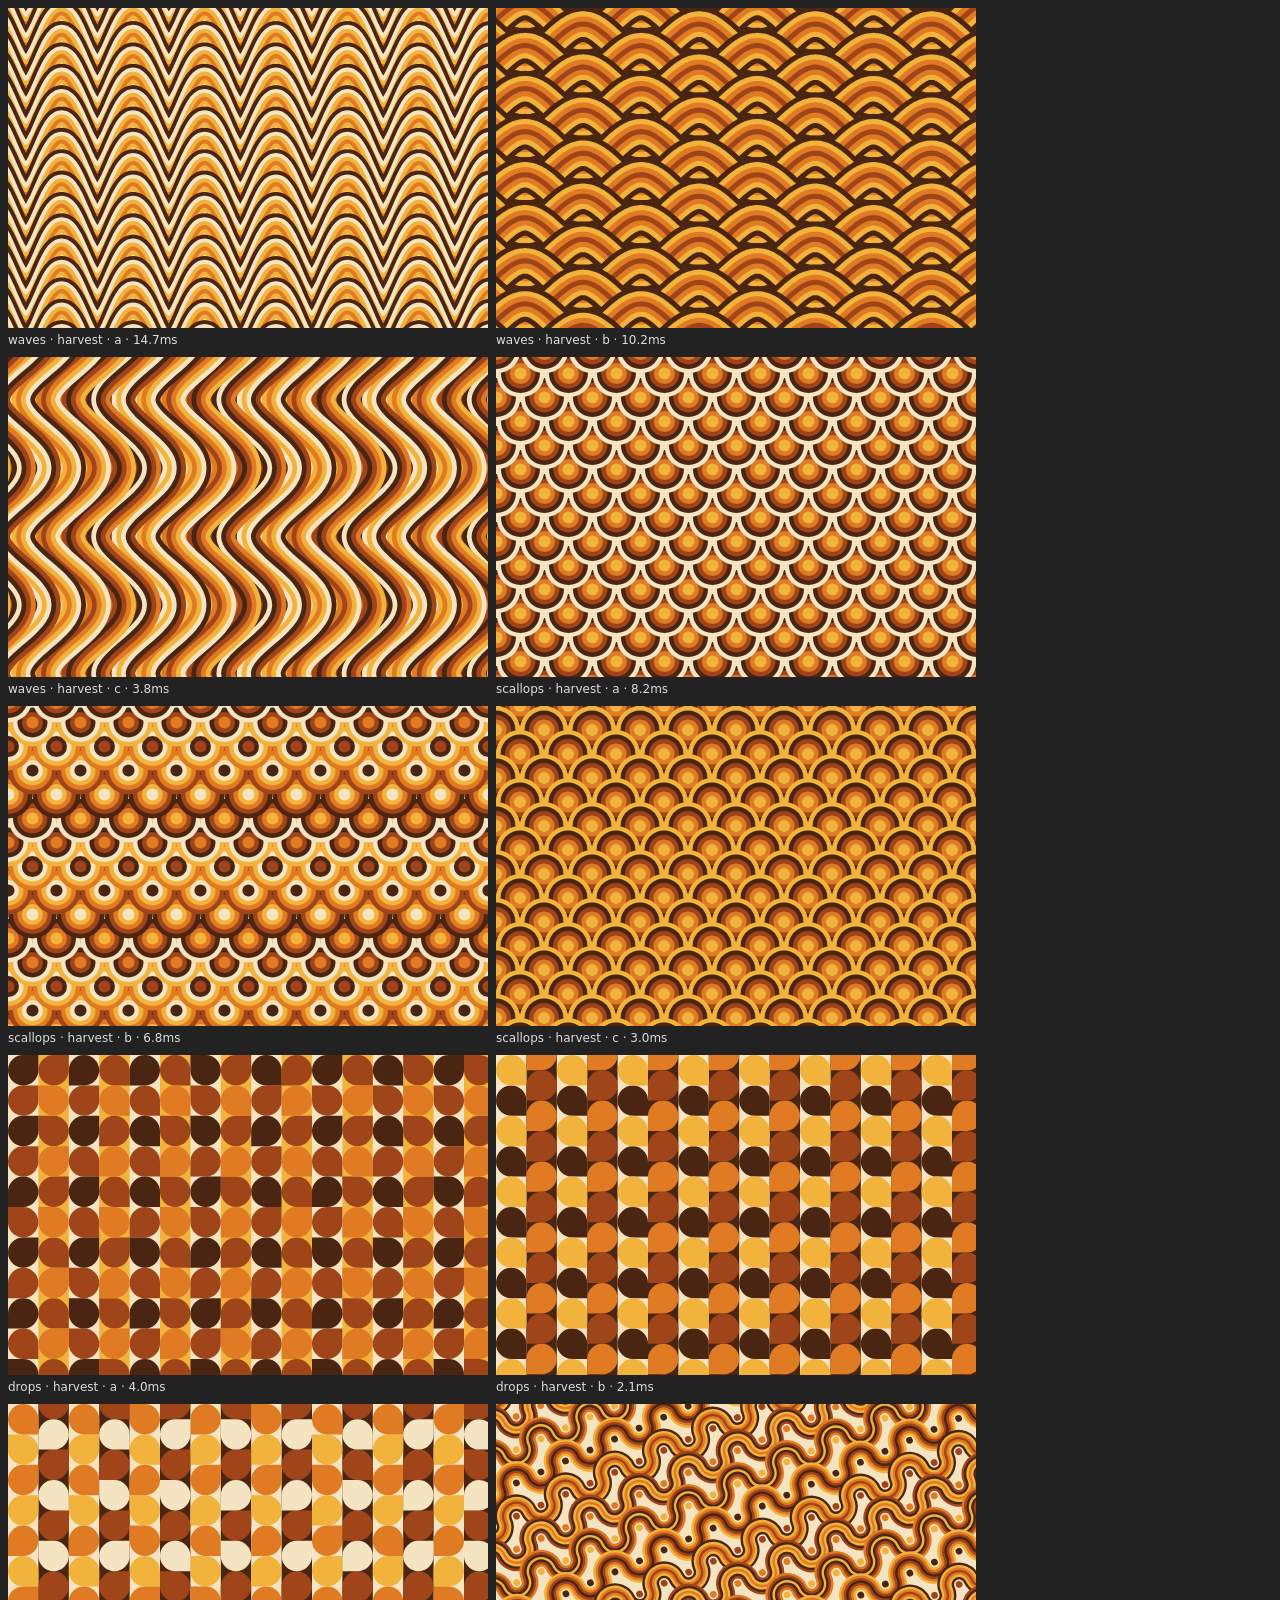
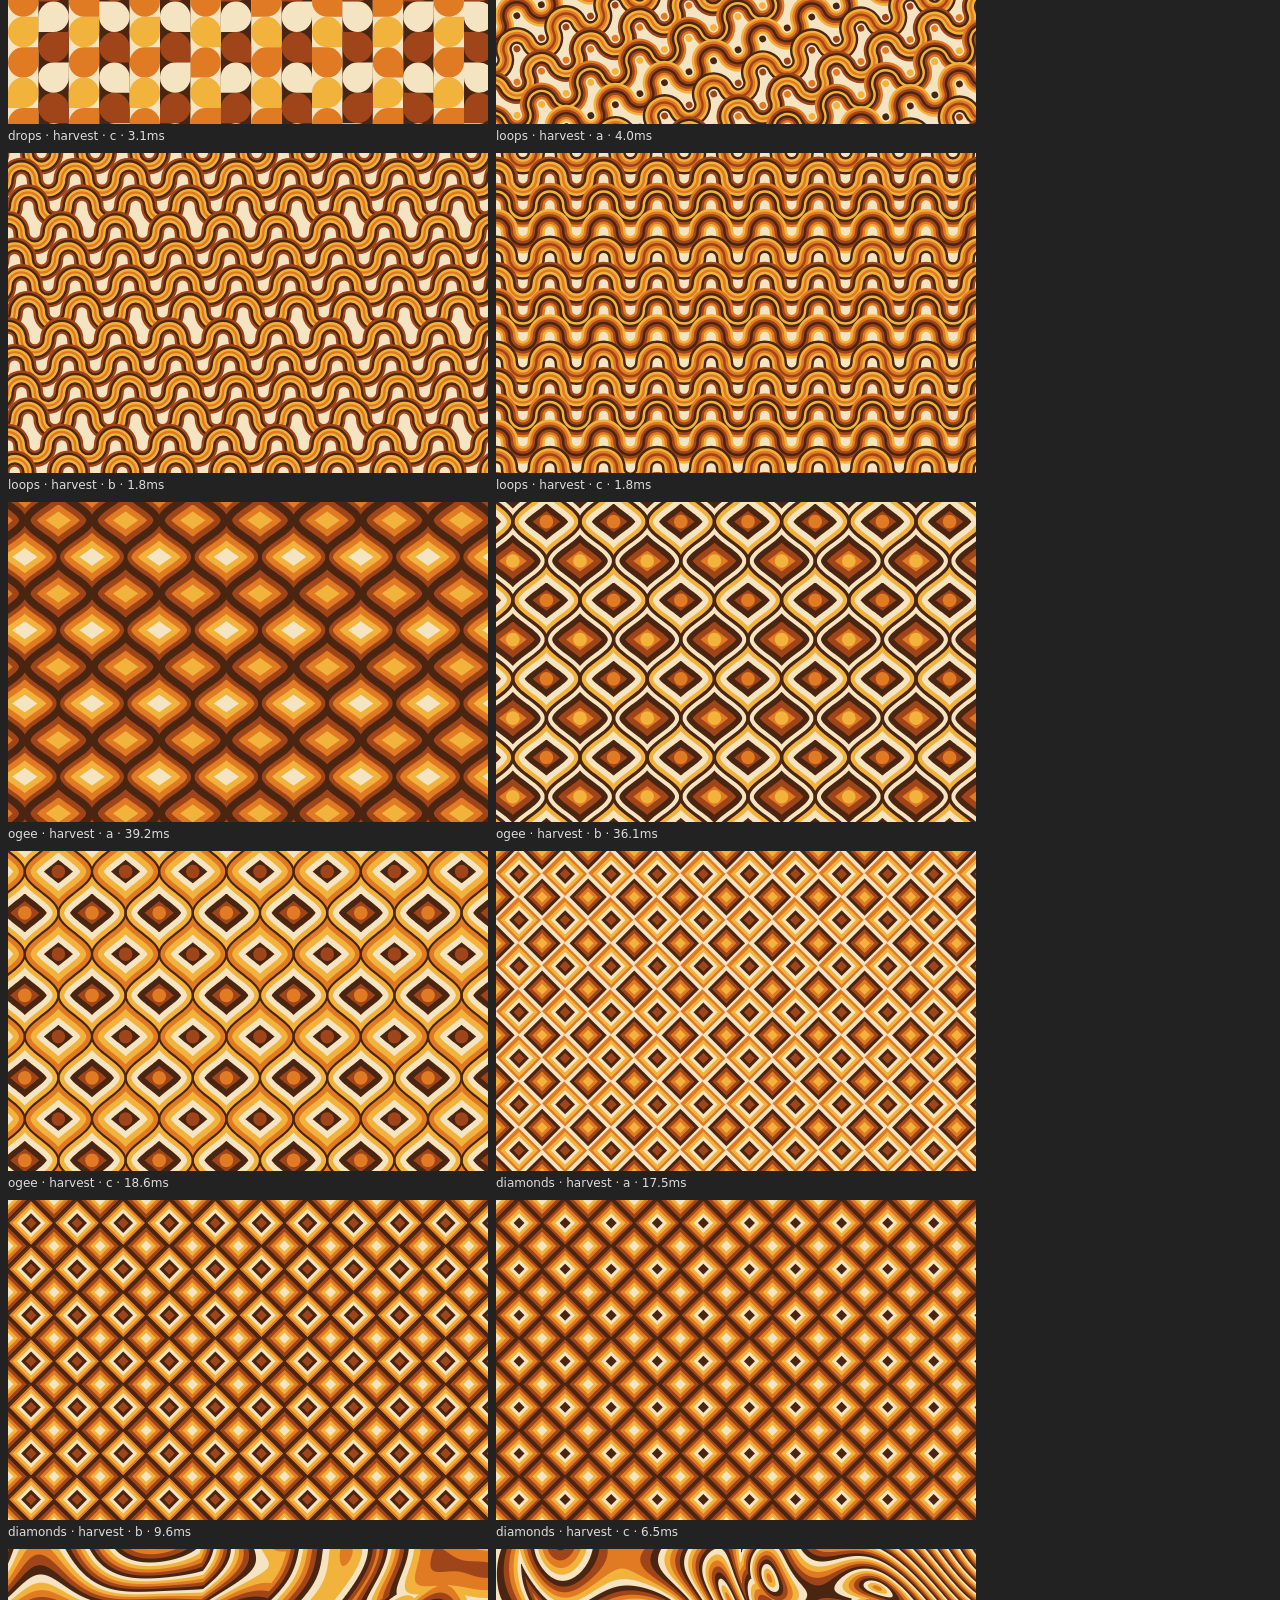
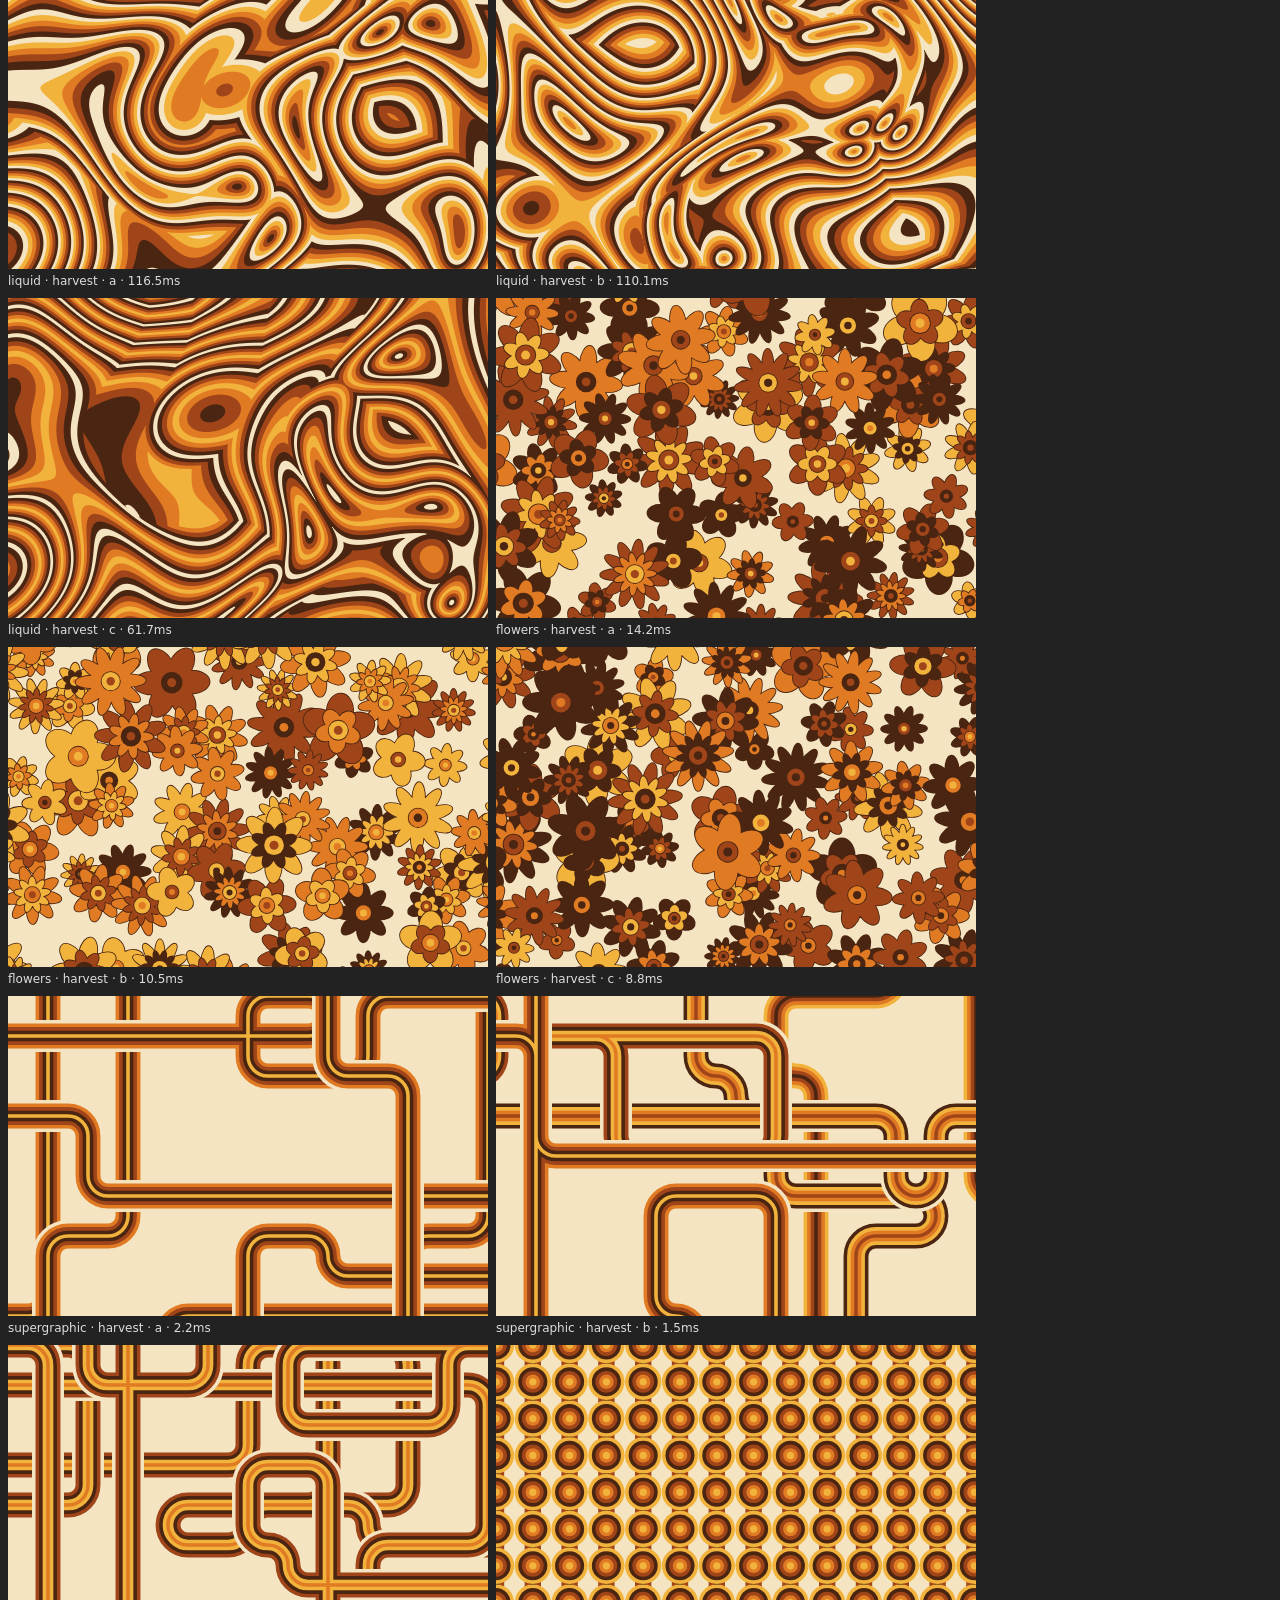
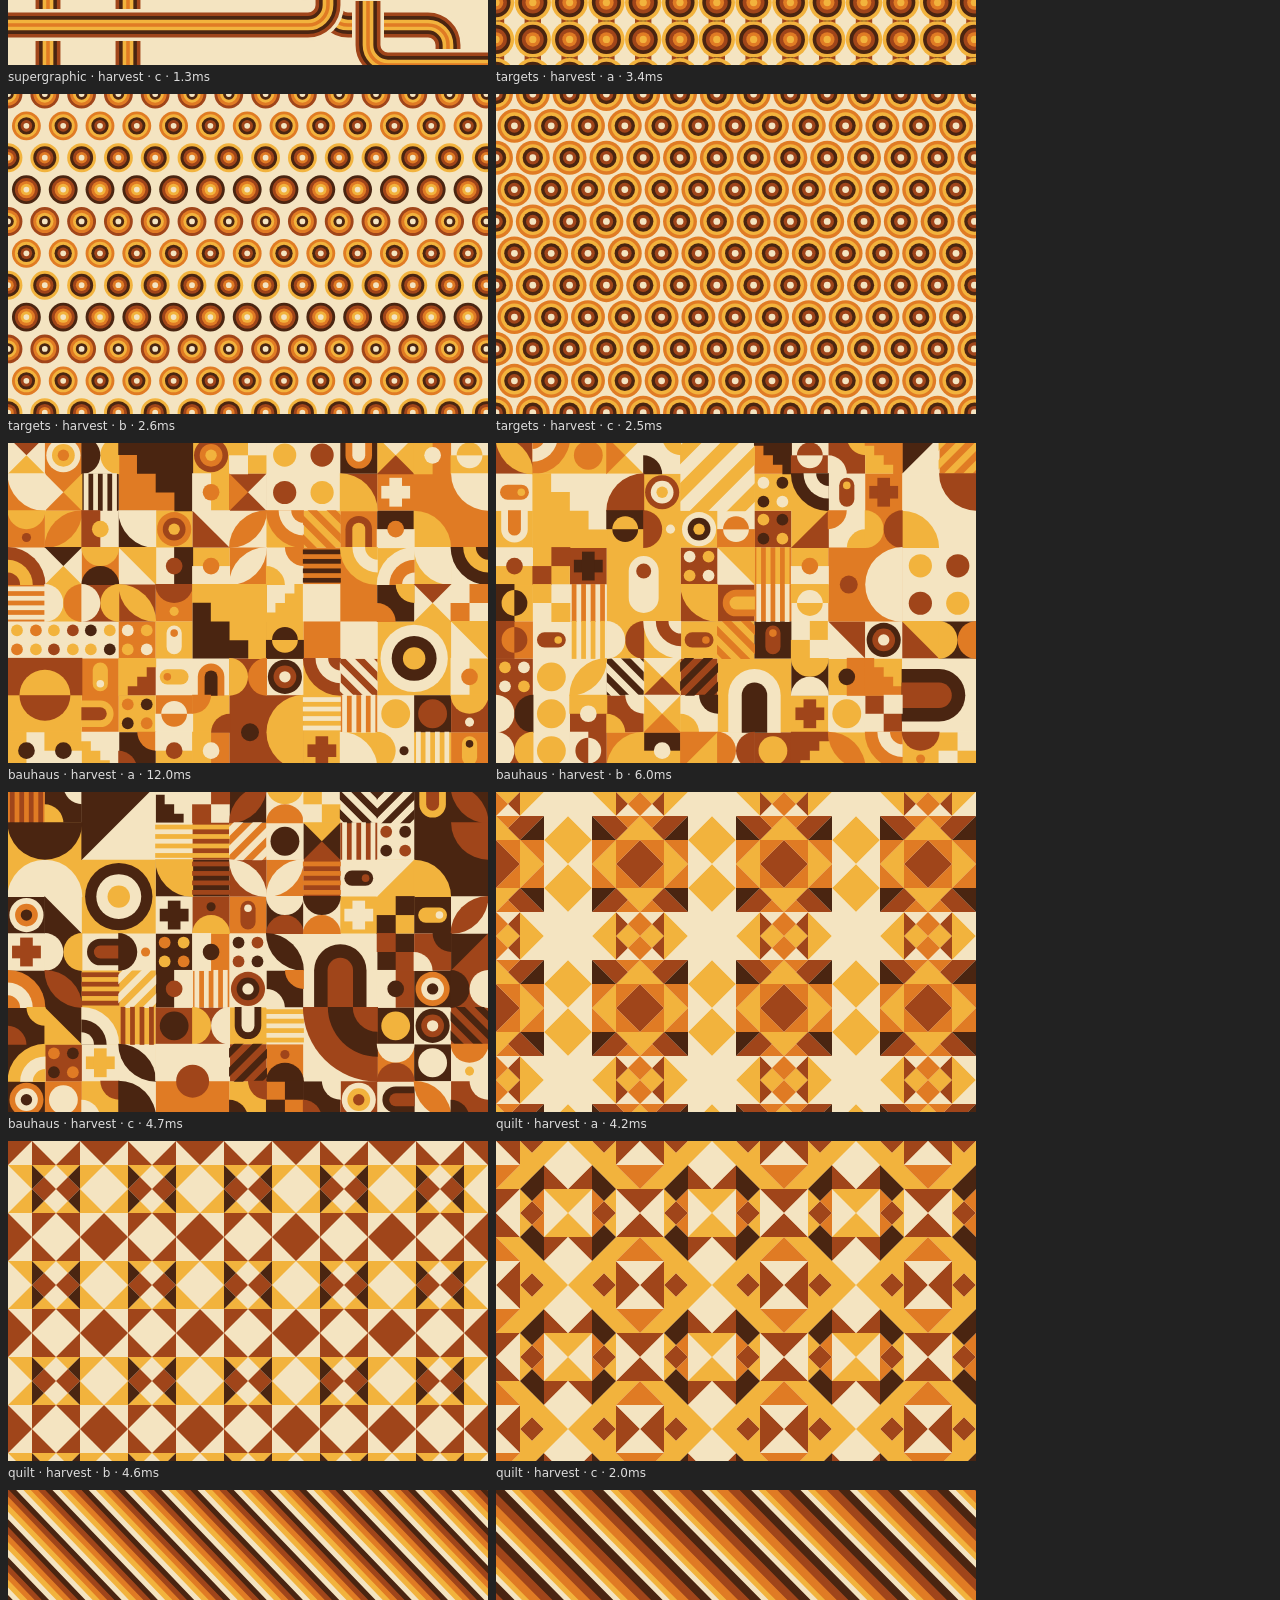
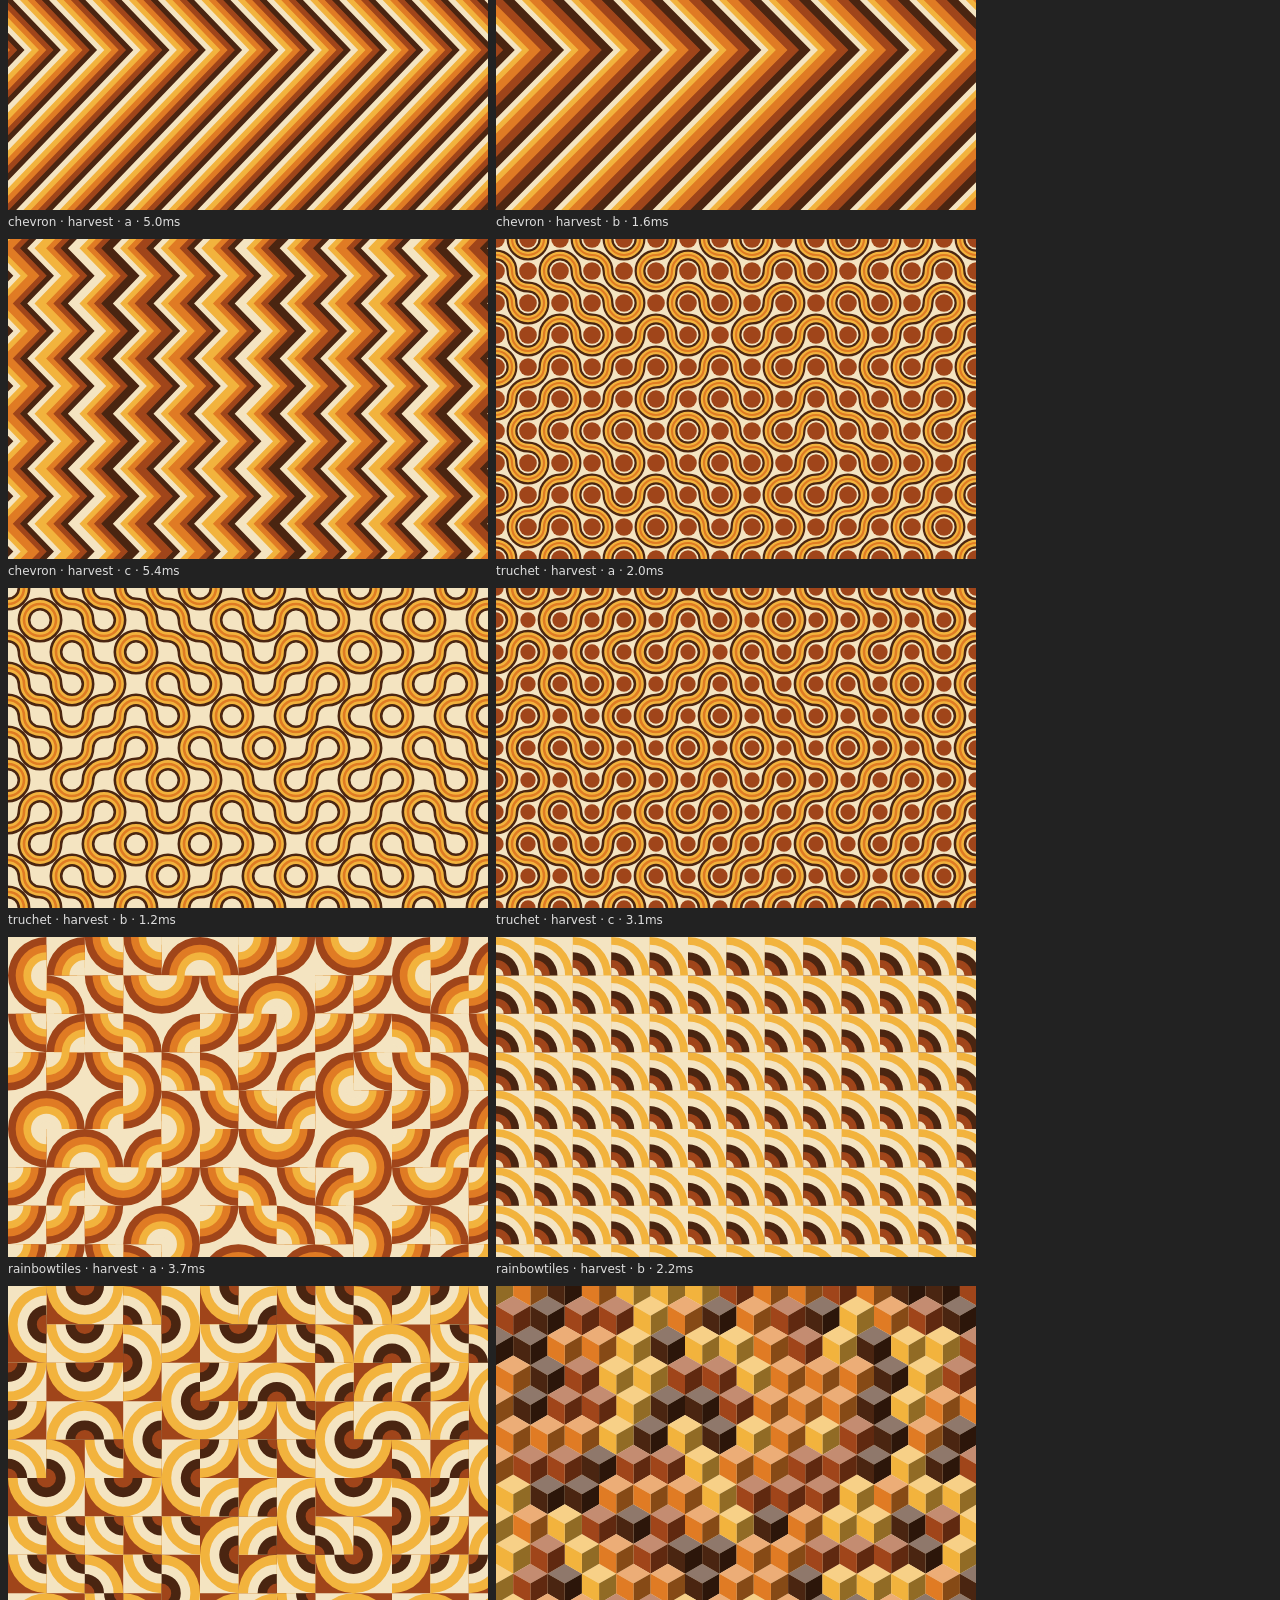
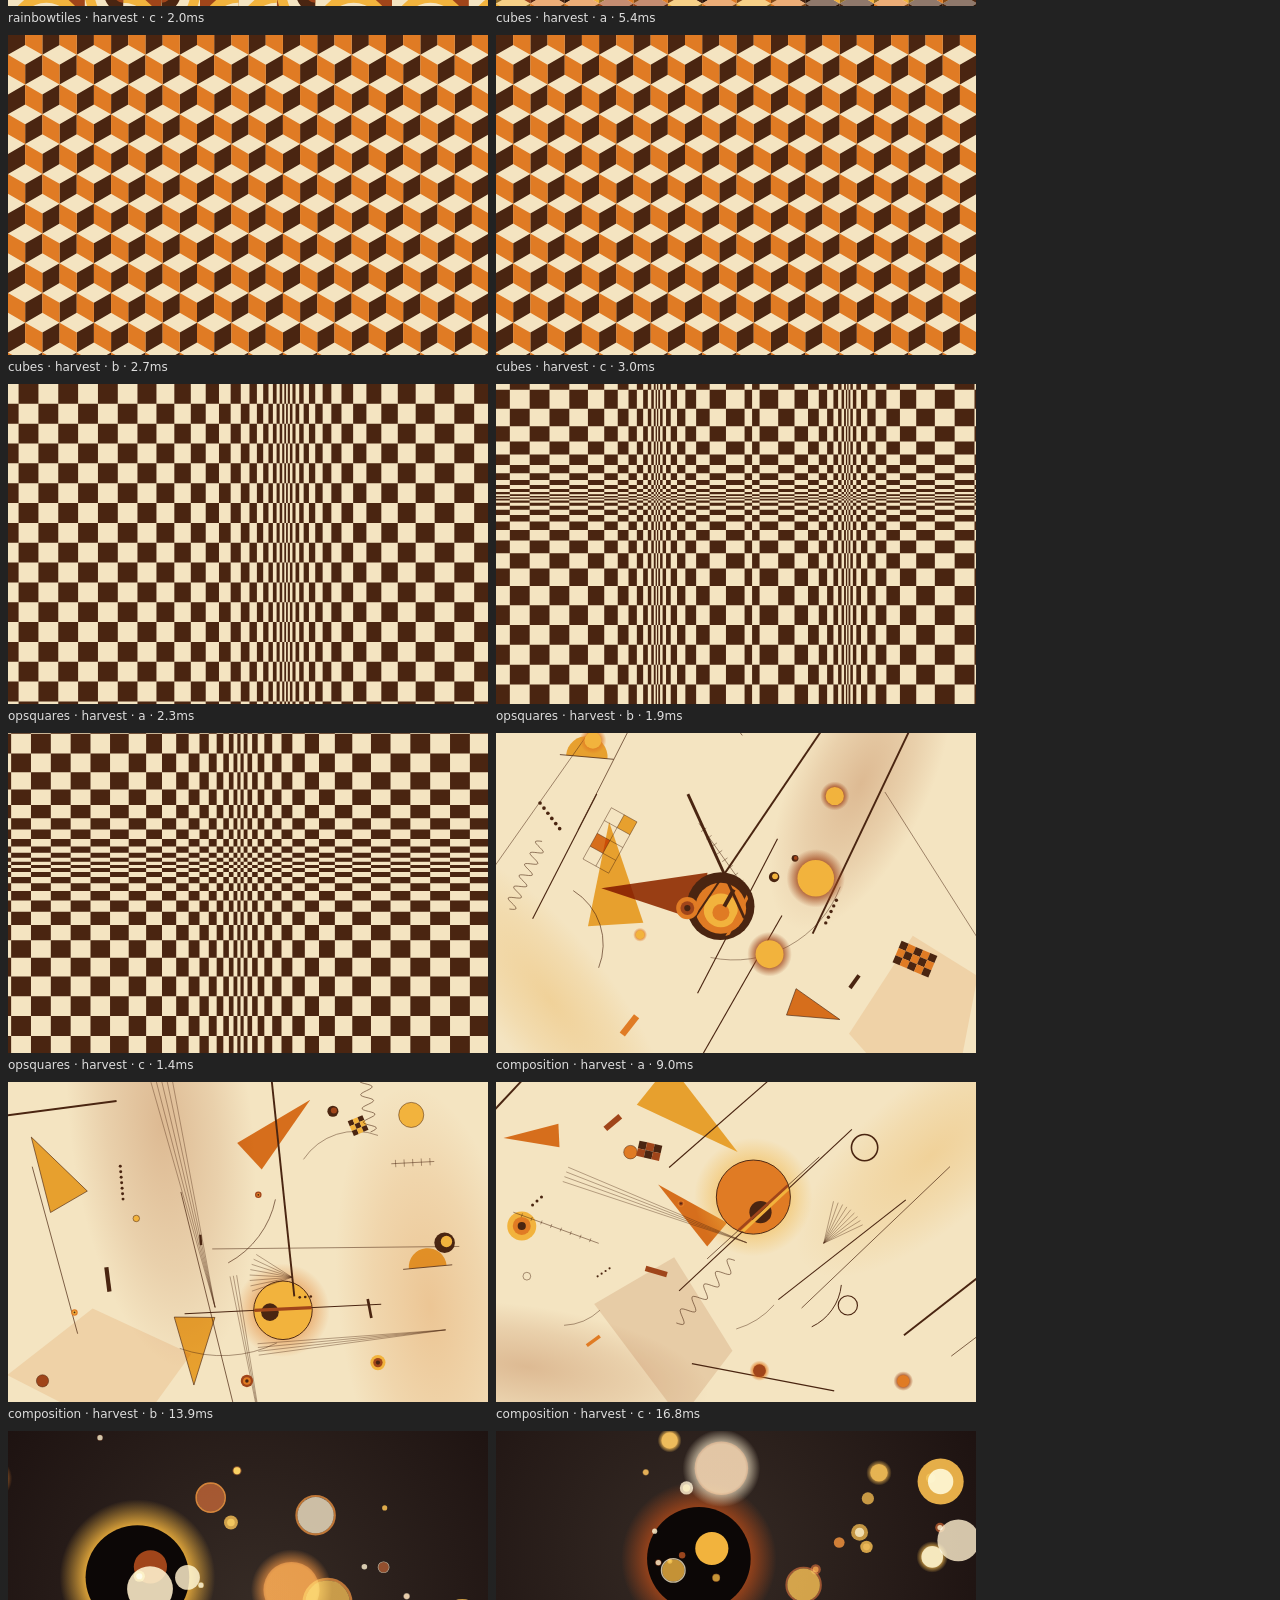
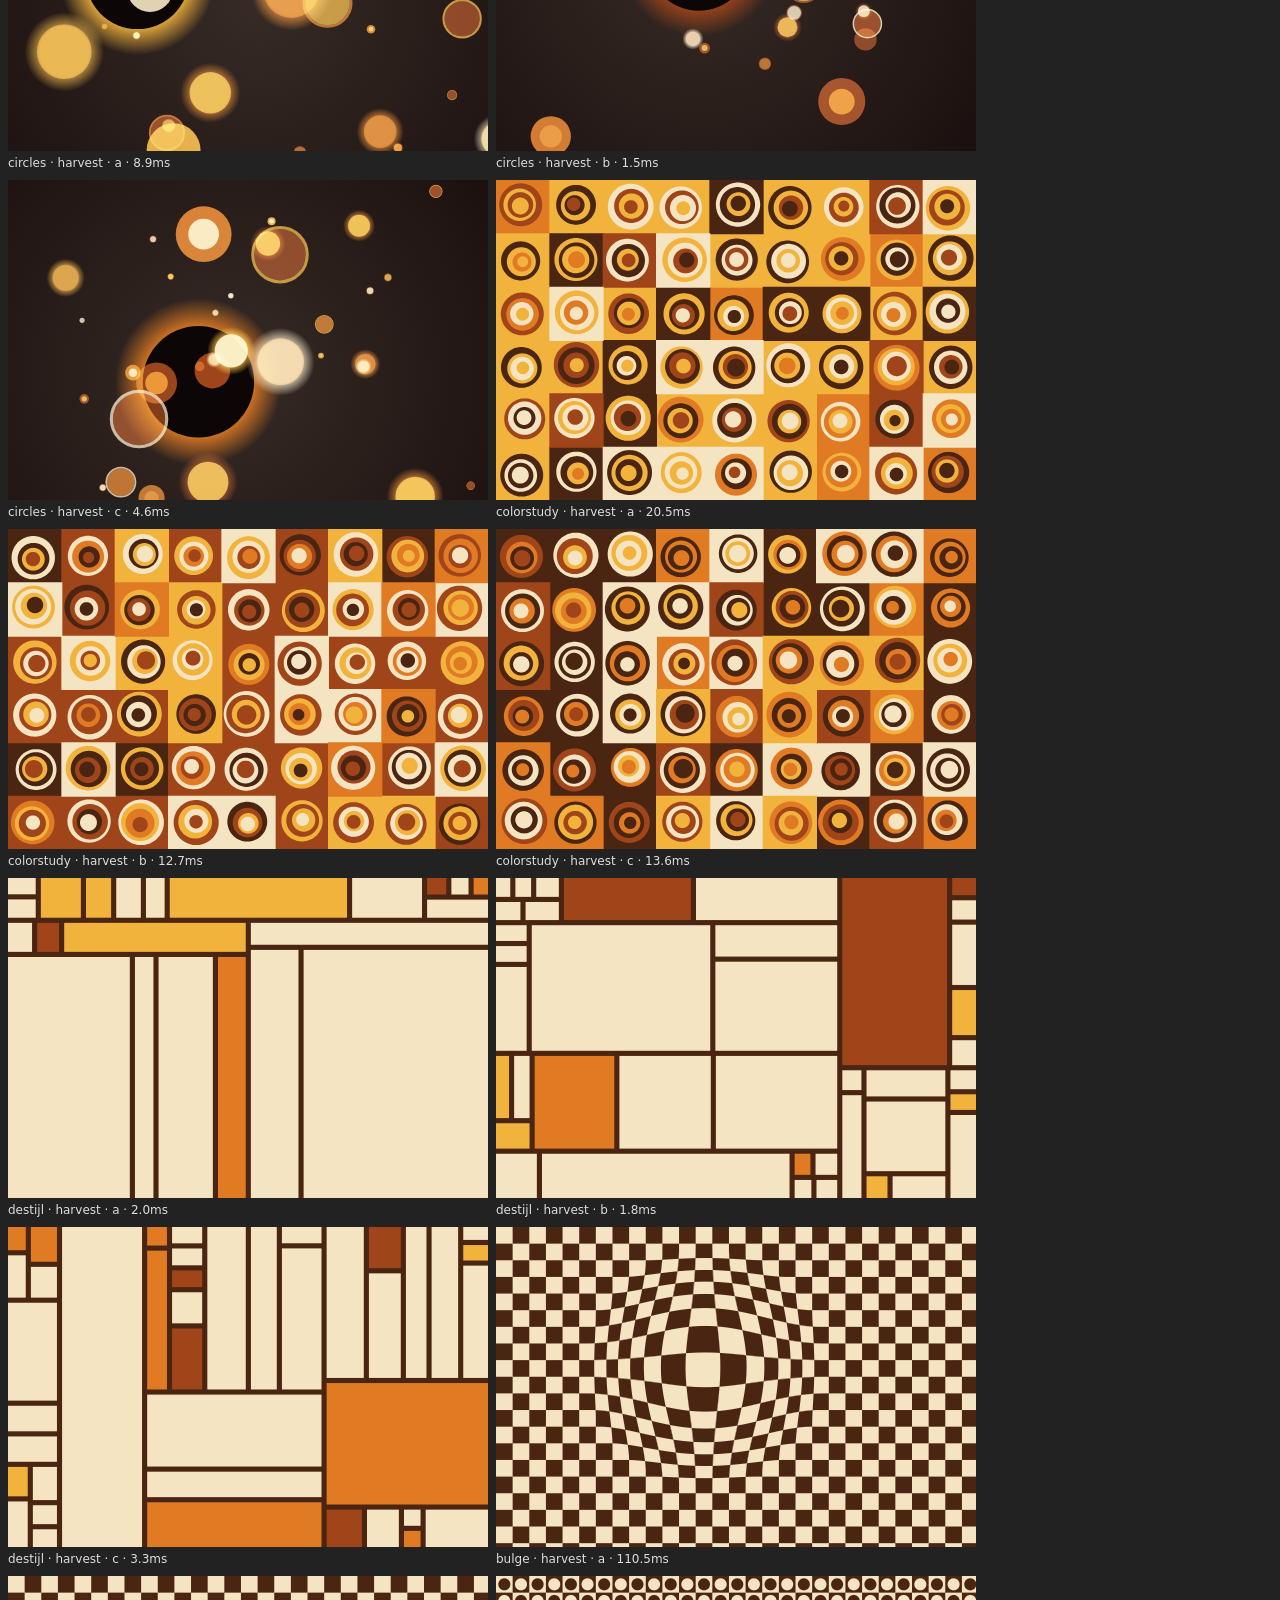
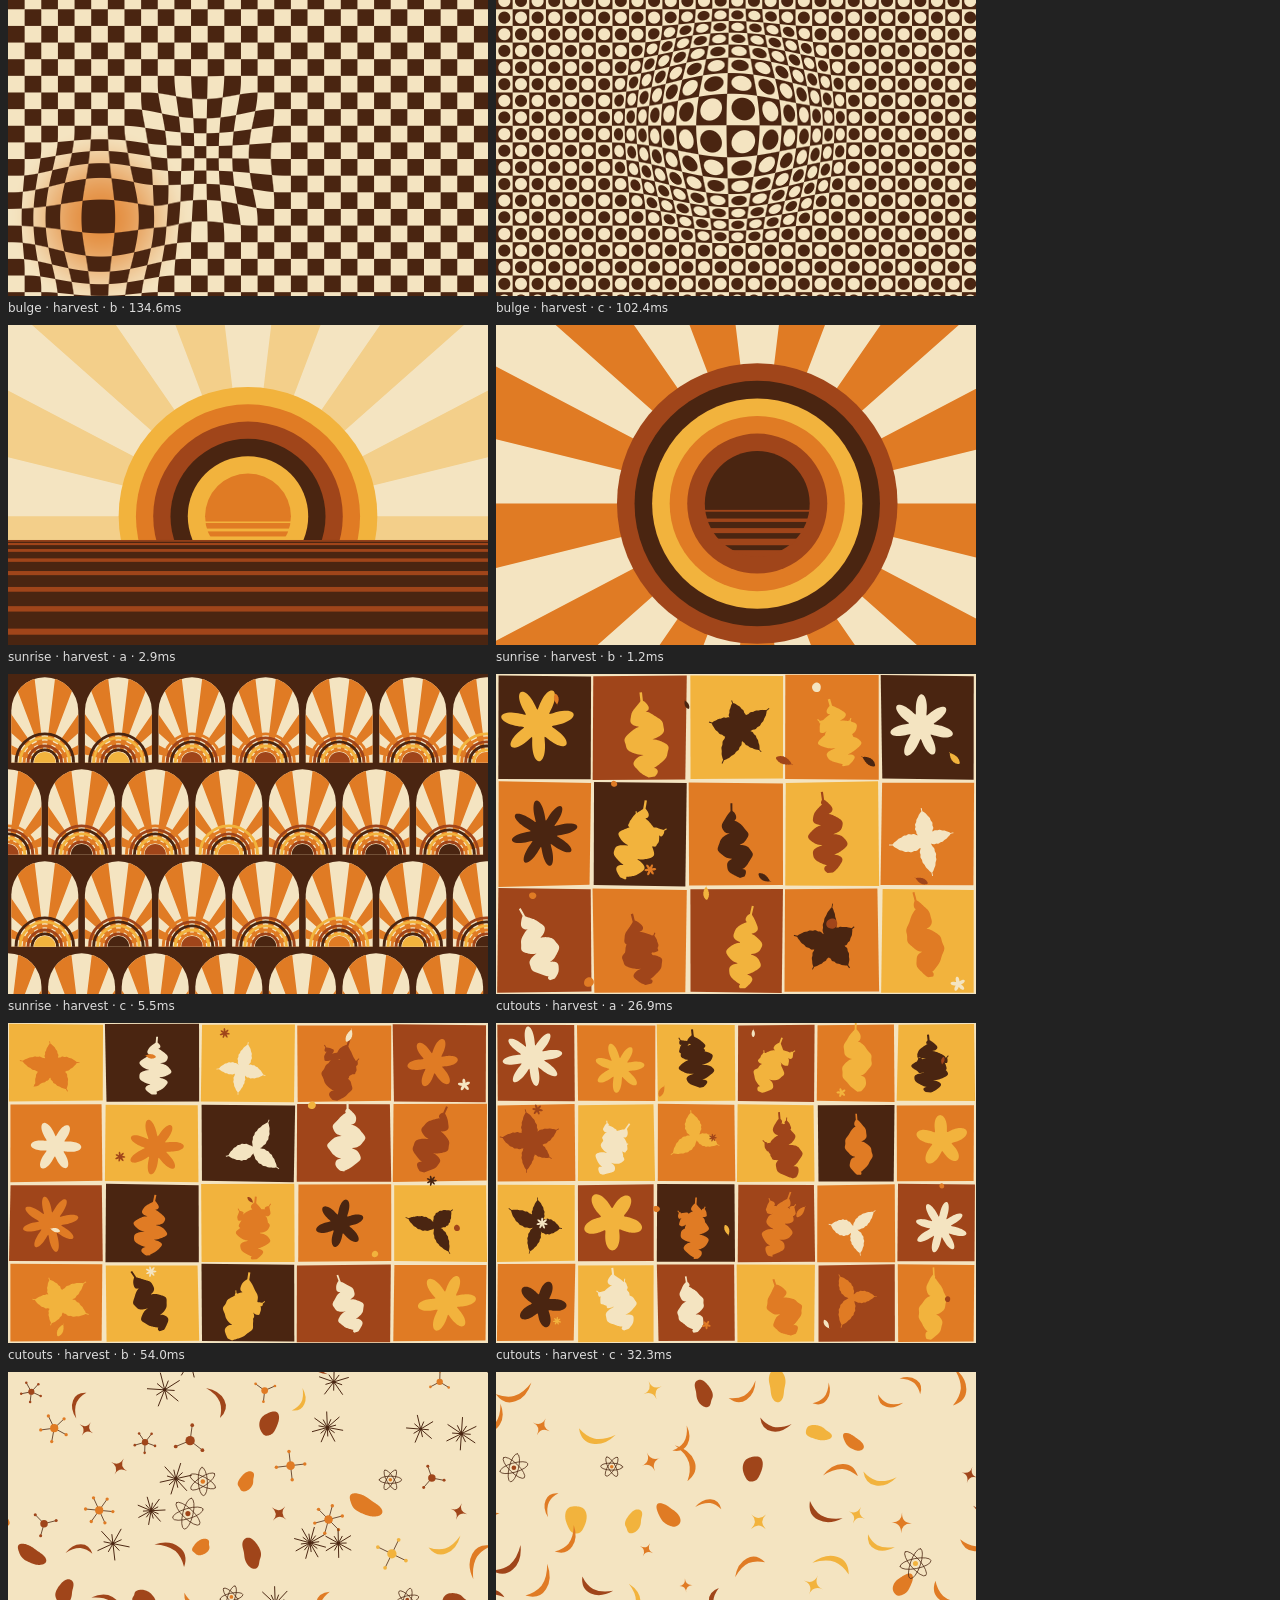
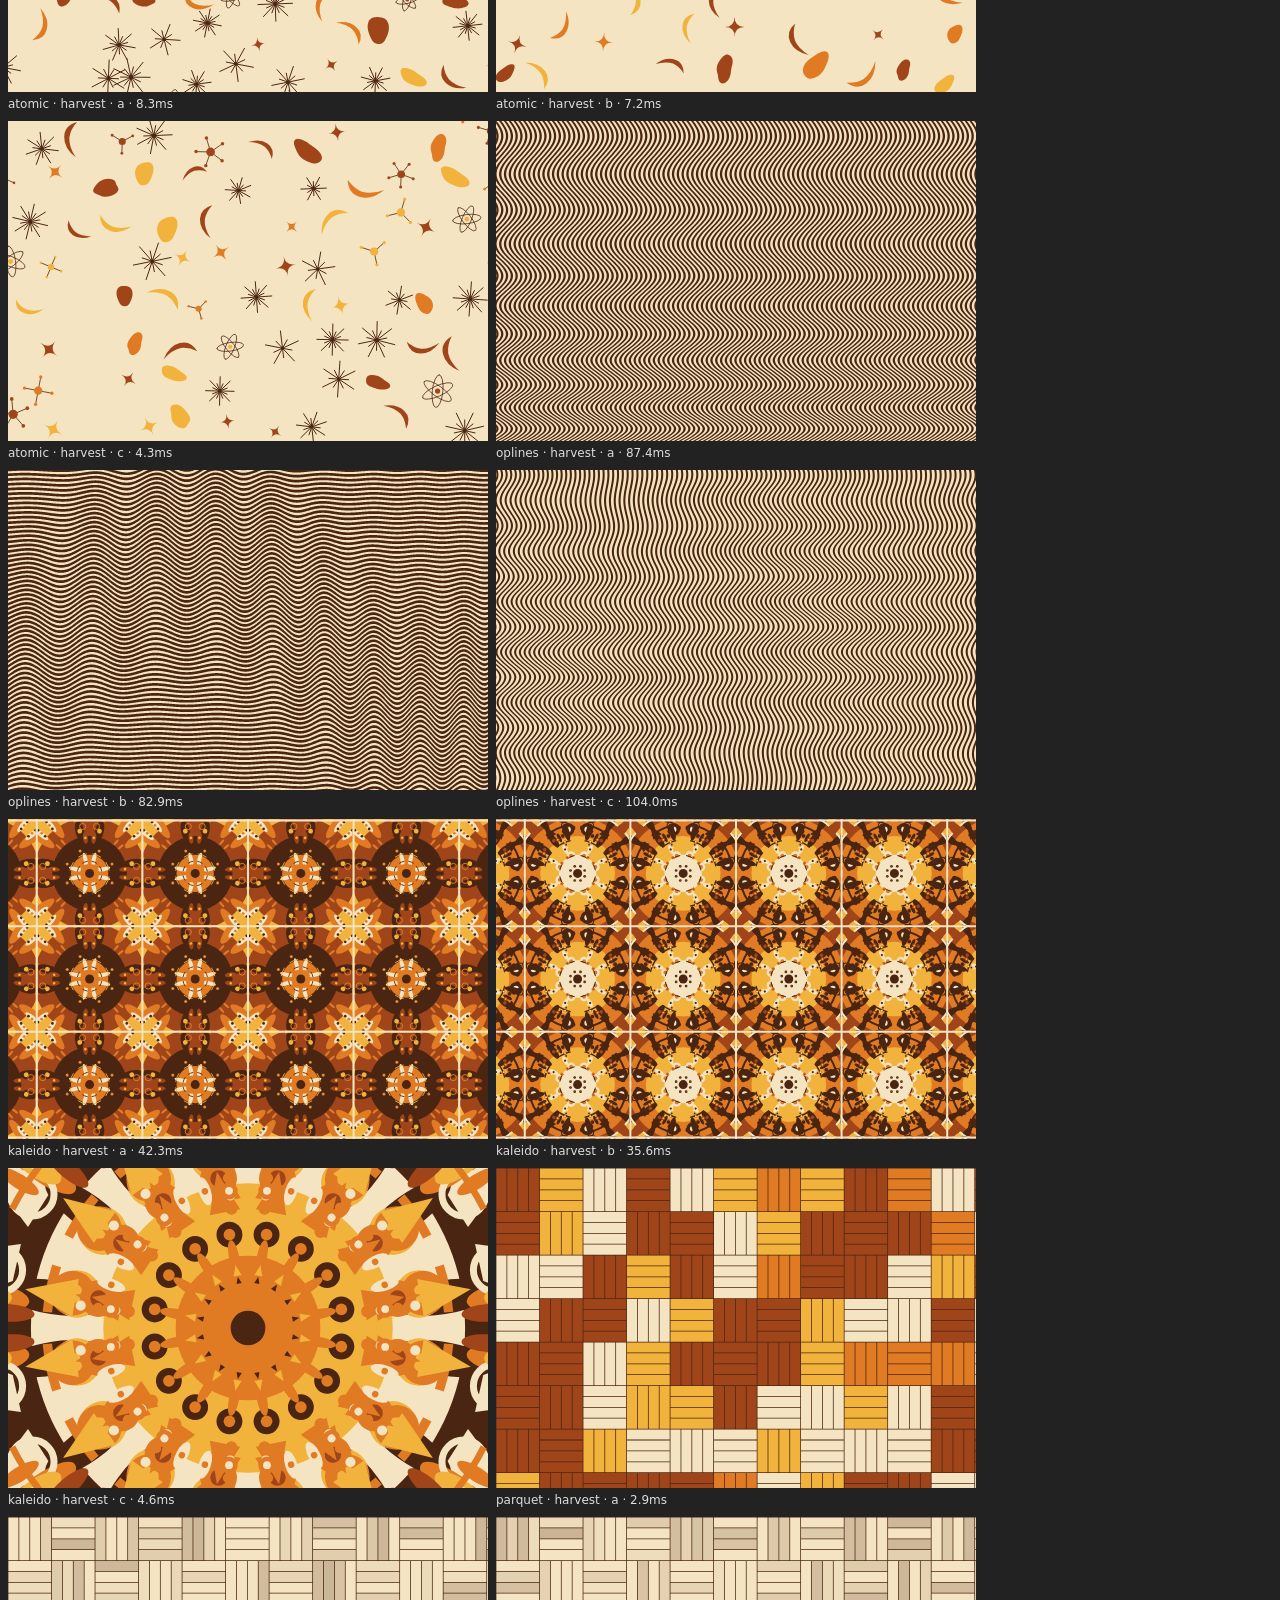
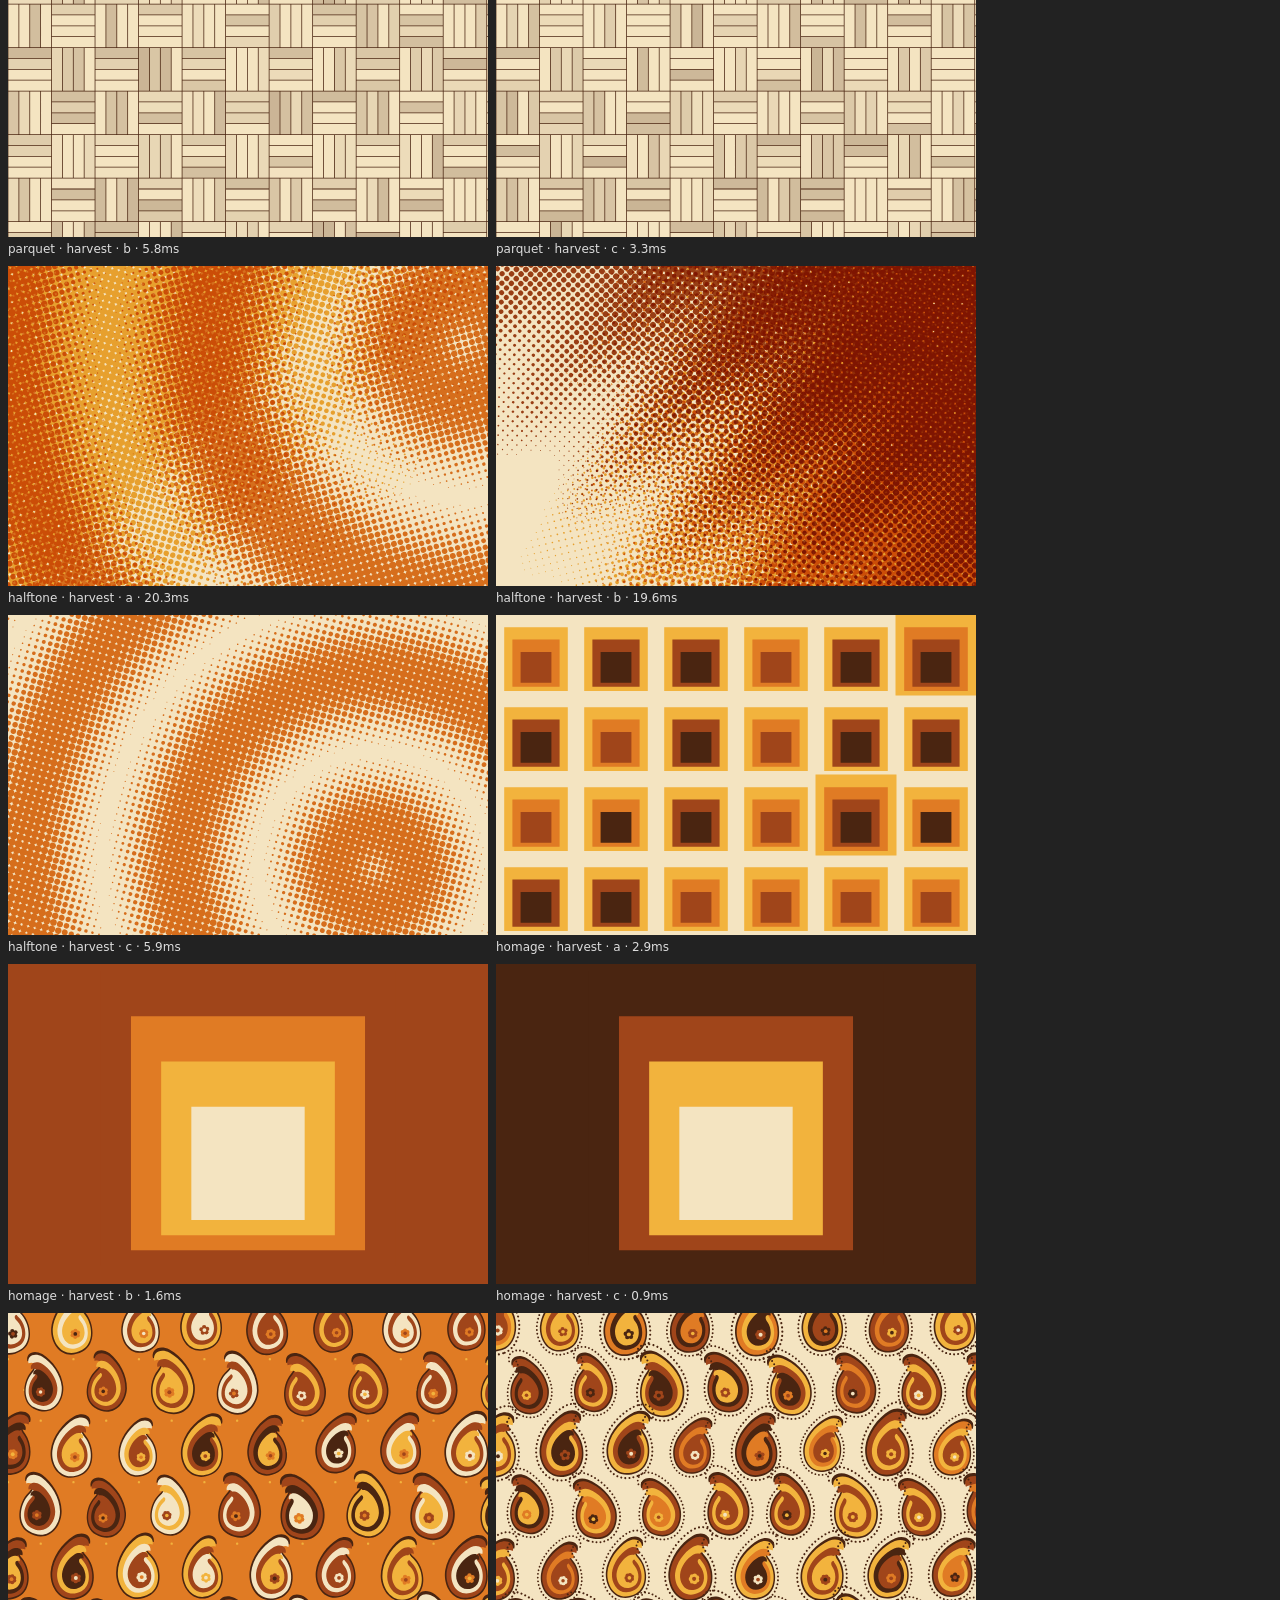
==== site/sheet.html @ 004f5cdc "Add Star & Cross: eight-point star tiling with nested stars and lead lines Co-Authored-By: Claude Op" ====
<!doctype html>
<html lang="en">
<head>
  <meta charset="utf-8">
  <title>Contact sheet</title>
  <!-- Dev tool: renders many style/seed combinations at once for visual QA.
       sheet.html?styles=waves,ogee&seeds=a,b,c&palette=harvest&w=480&h=320&scale=1&detail=5&rot=0 -->
  <style>
    body { margin: 0; background: #222; color: #ddd; font: 12px system-ui, sans-serif; }
    #grid { display: flex; flex-wrap: wrap; gap: 8px; padding: 8px; }
    figure { margin: 0; }
    figcaption { padding: 2px 0; }
  </style>
</head>
<body>
  <div id="grid"></div>
  <script type="module">
    import { PATTERNS, PALETTES_BY_ID, renderPattern } from './js/core.js?v=39';
    const q = new URLSearchParams(location.search);
    const styles = (q.get('styles') || PATTERNS.map((p) => p.id).join()).split(',');
    const seeds = (q.get('seeds') || 'a,b,c').split(',');
    const palettes = (q.get('palette') || 'harvest').split(',');
    const w = +q.get('w') || 480;
    const h = +q.get('h') || 320;
    const grid = document.getElementById('grid');
    for (const style of styles) for (const palette of palettes) for (const seed of seeds) {
      const fig = document.createElement('figure');
      const c = document.createElement('canvas');
      c.width = w;
      c.height = h;
      const t0 = performance.now();
      renderPattern(c.getContext('2d'), {
        style, seed, colors: PALETTES_BY_ID[palette].colors,
        scale: +q.get('scale') || 1, detail: +q.get('detail') || 5, rotation: +q.get('rot') || 0,
      }, w, h);
      const cap = document.createElement('figcaption');
      cap.textContent = `${style} · ${palette} · ${seed} · ${(performance.now() - t0).toFixed(1)}ms`;
      fig.append(c, cap);
      grid.append(fig);
    }
    document.body.dataset.done = '1';
  </script>
</body>
</html>
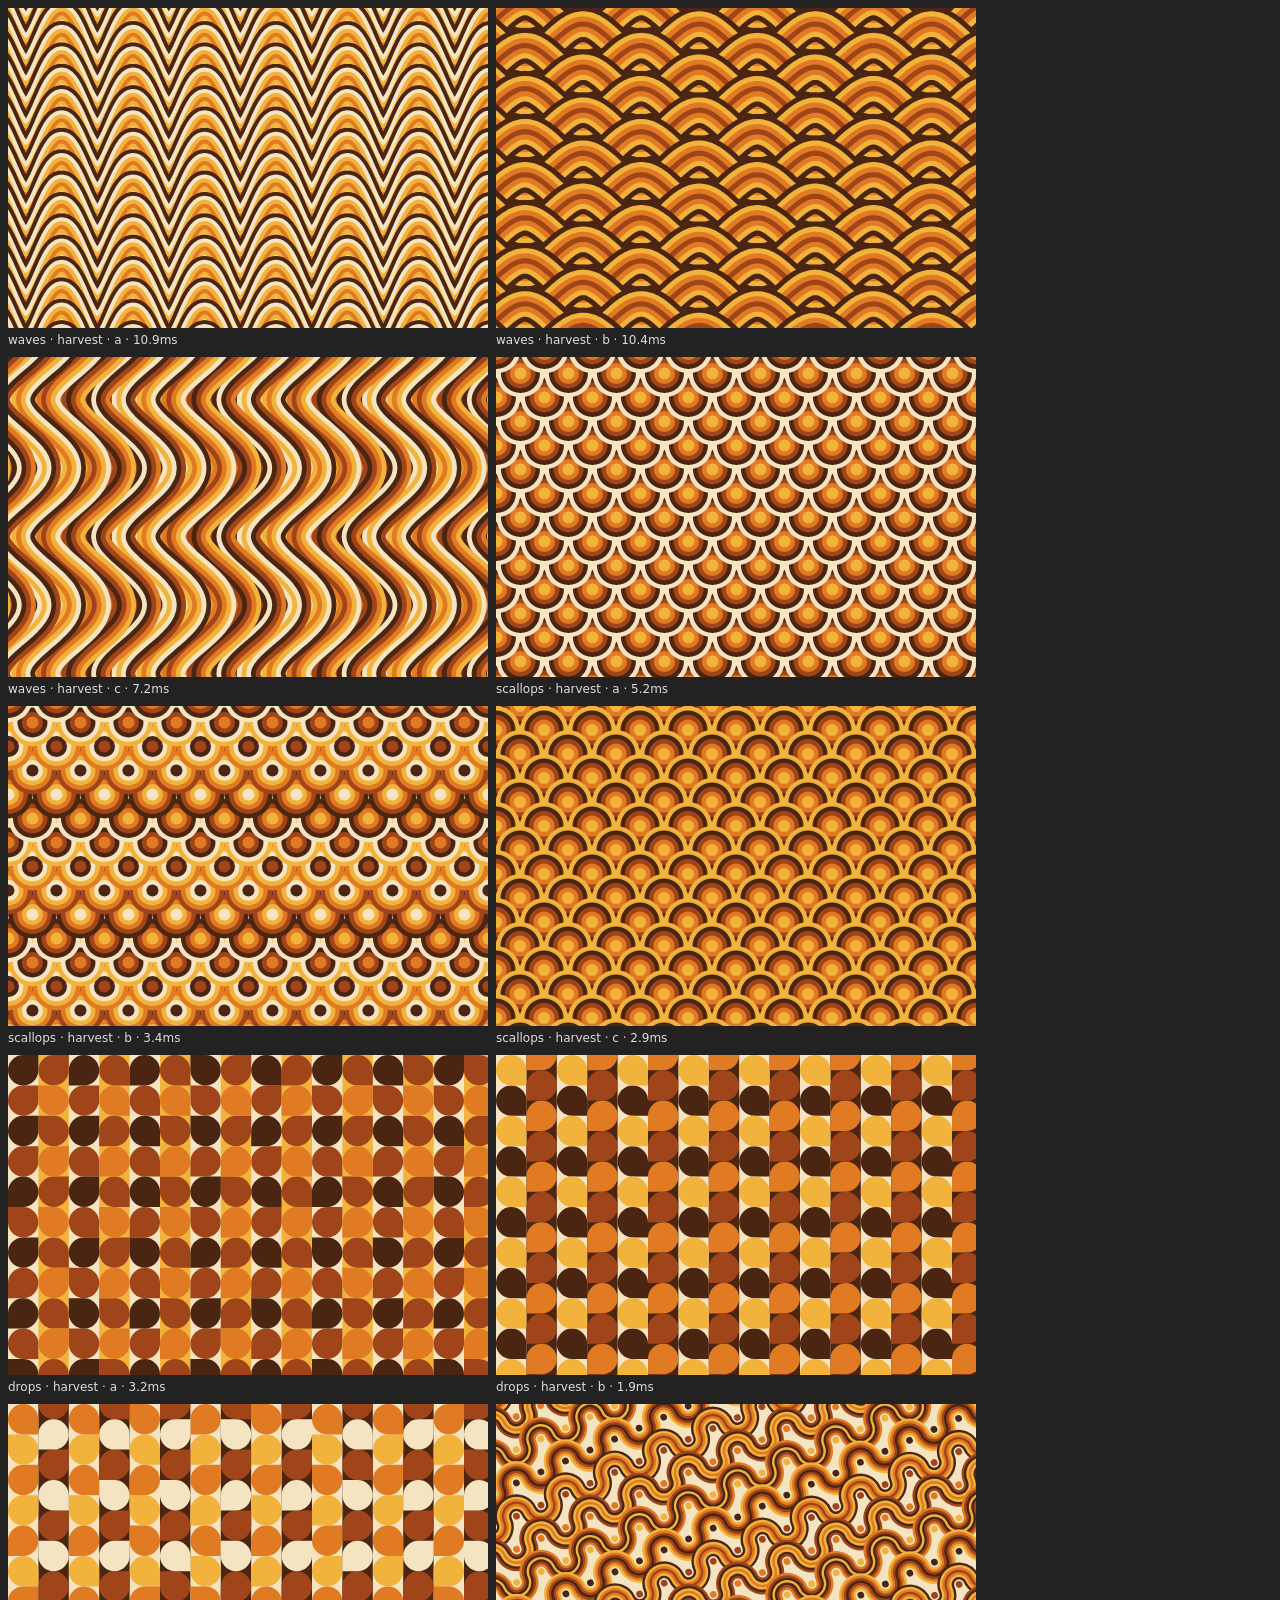
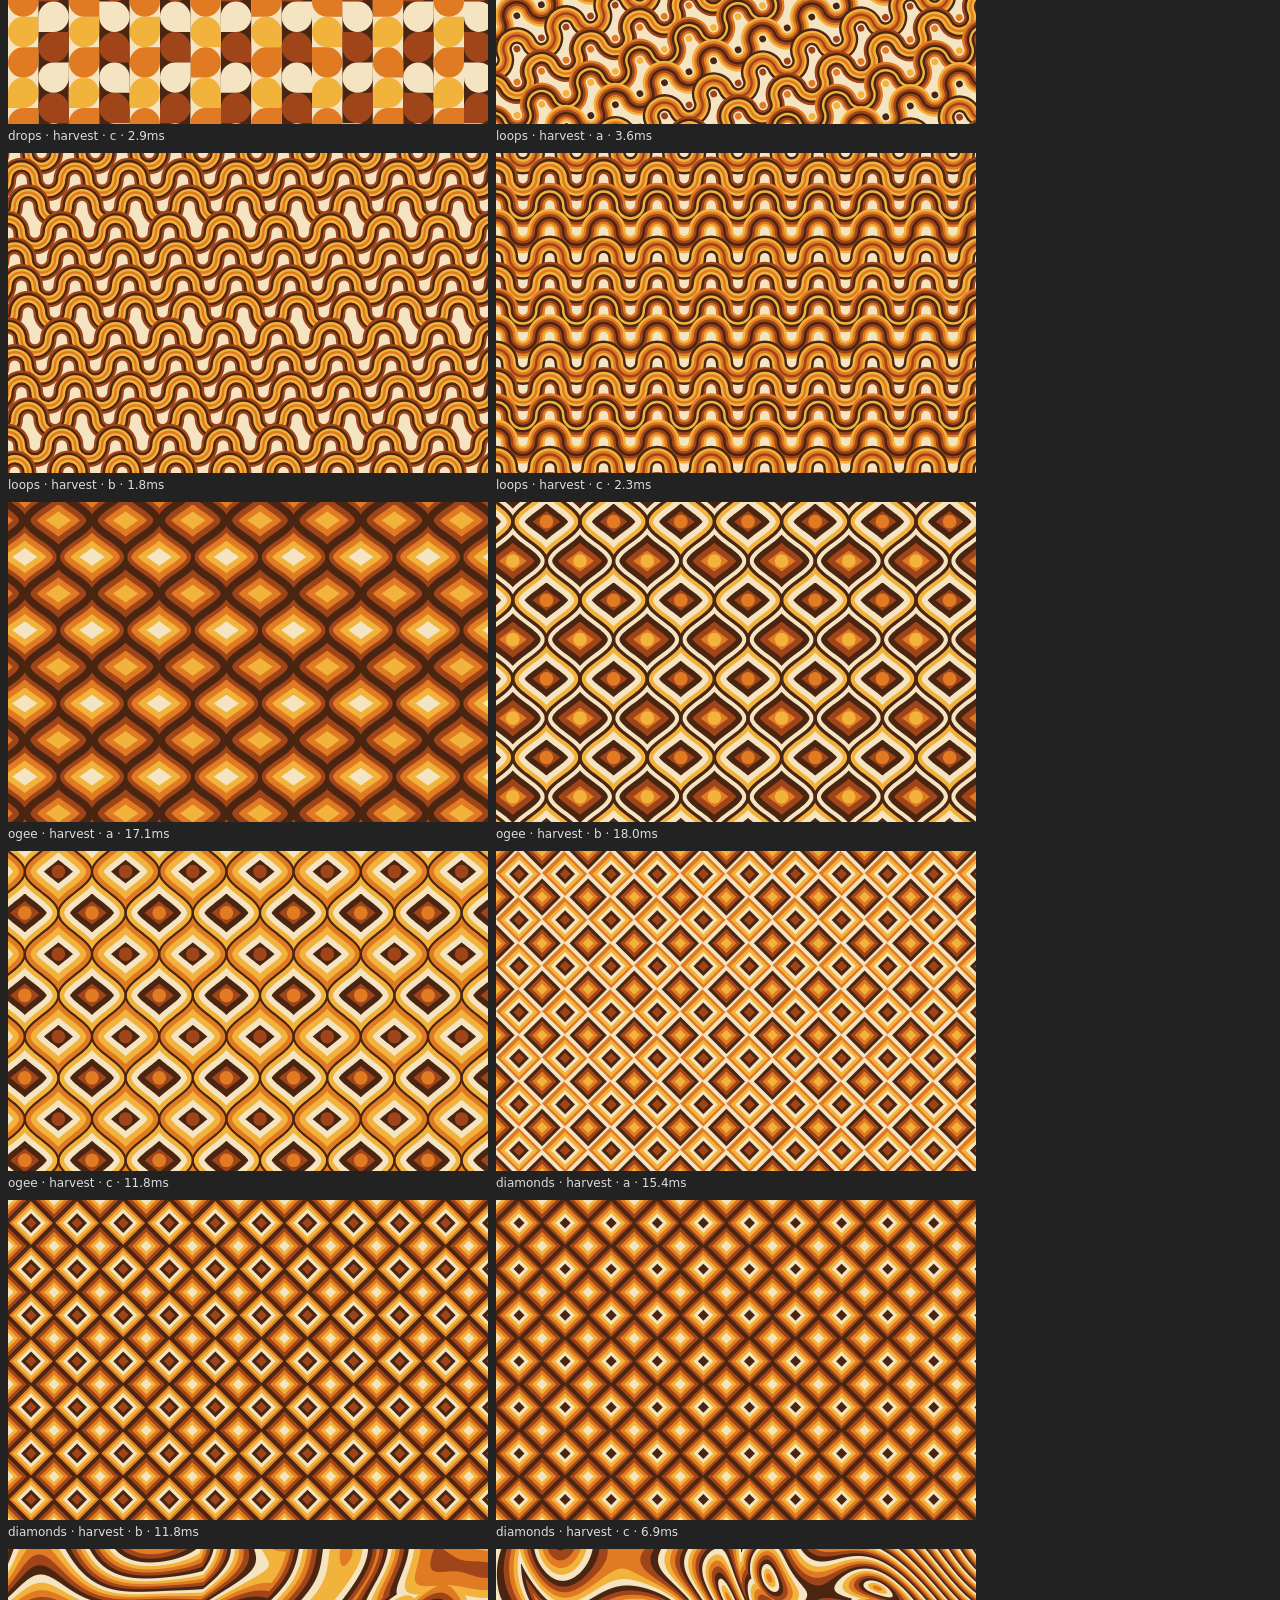
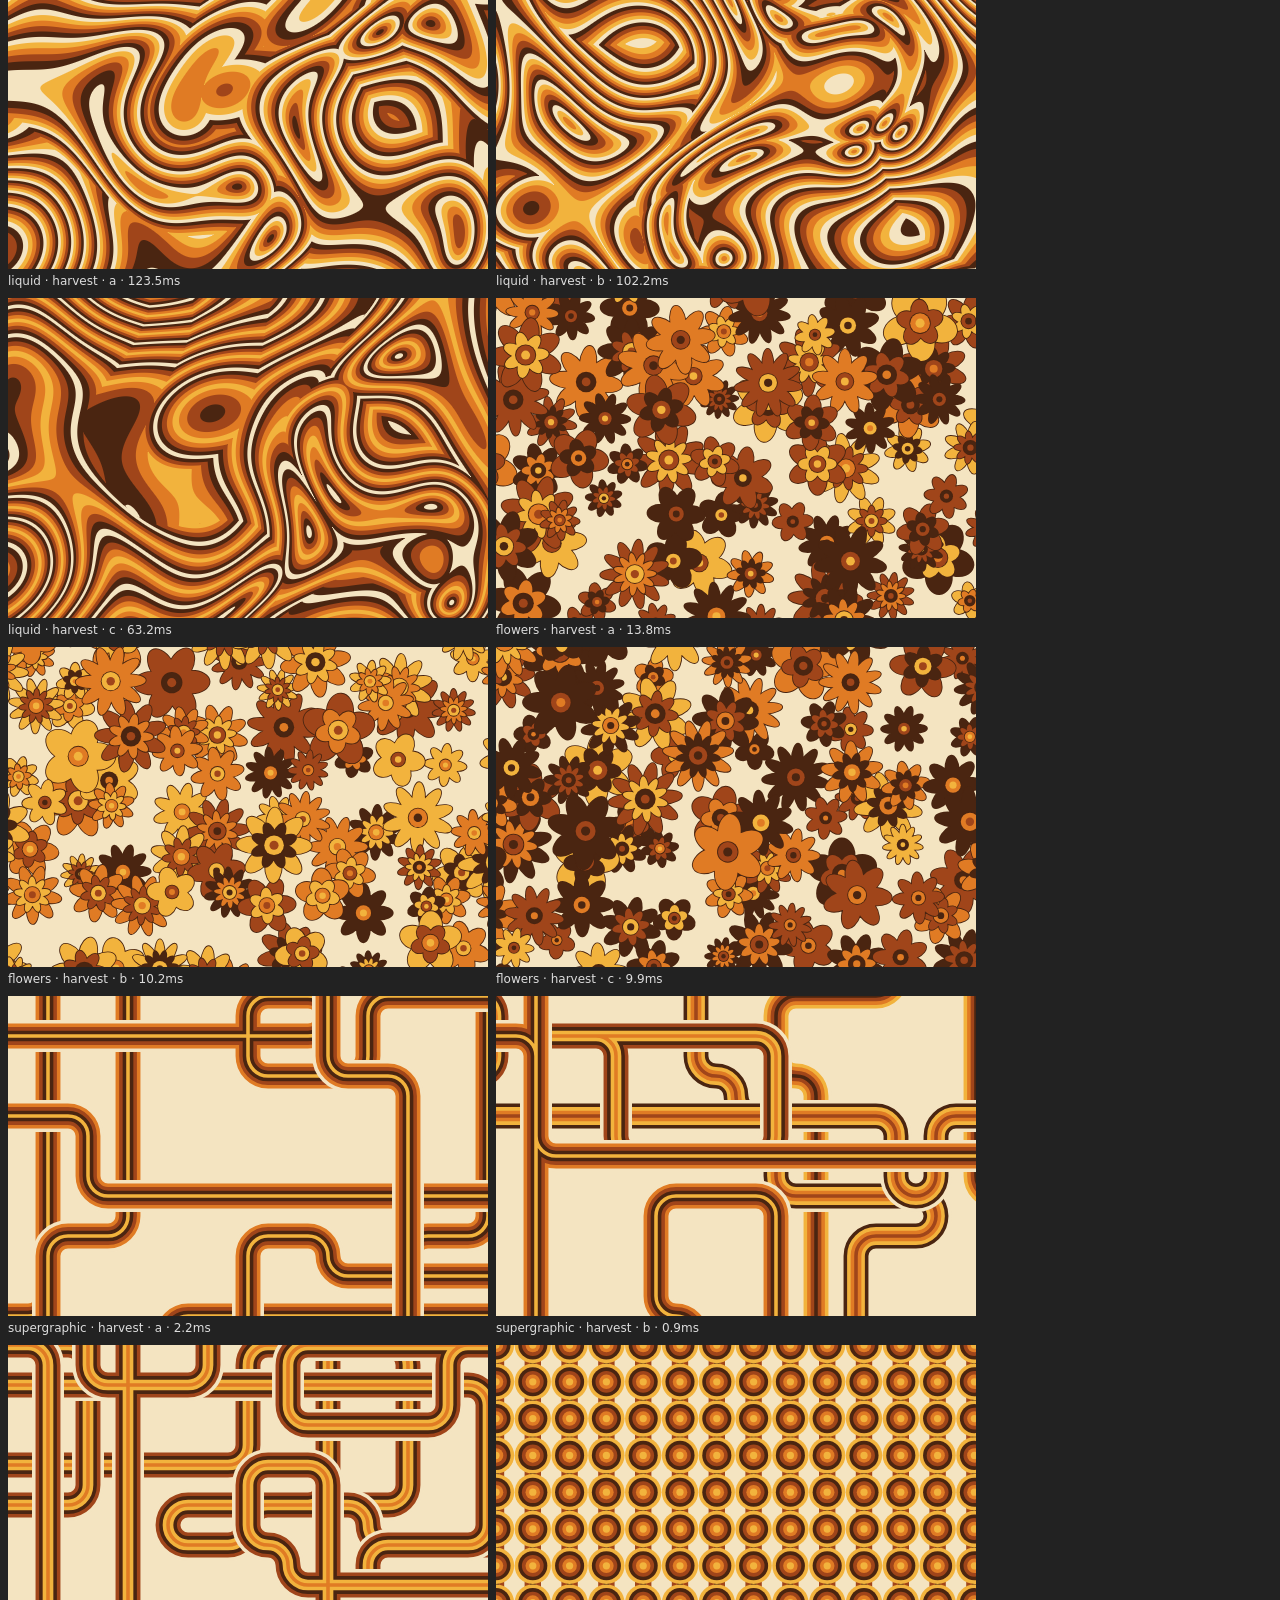
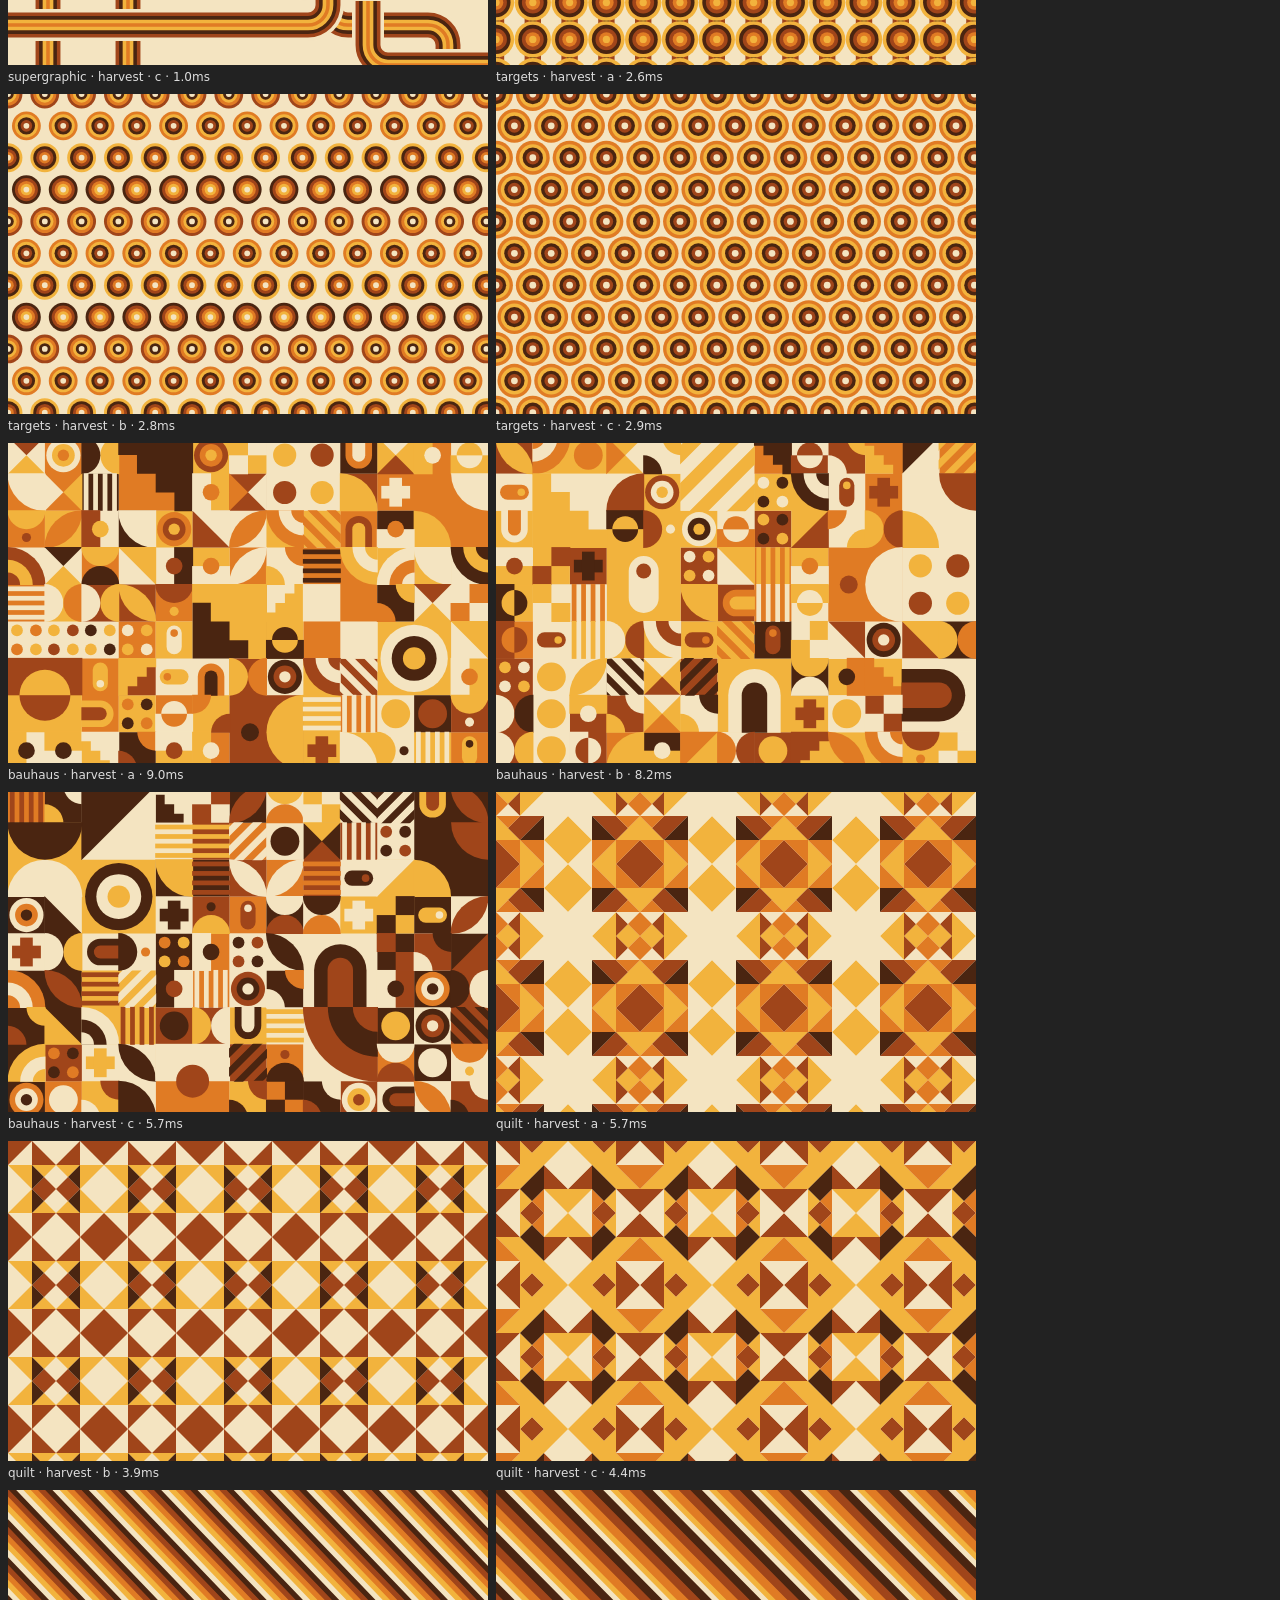
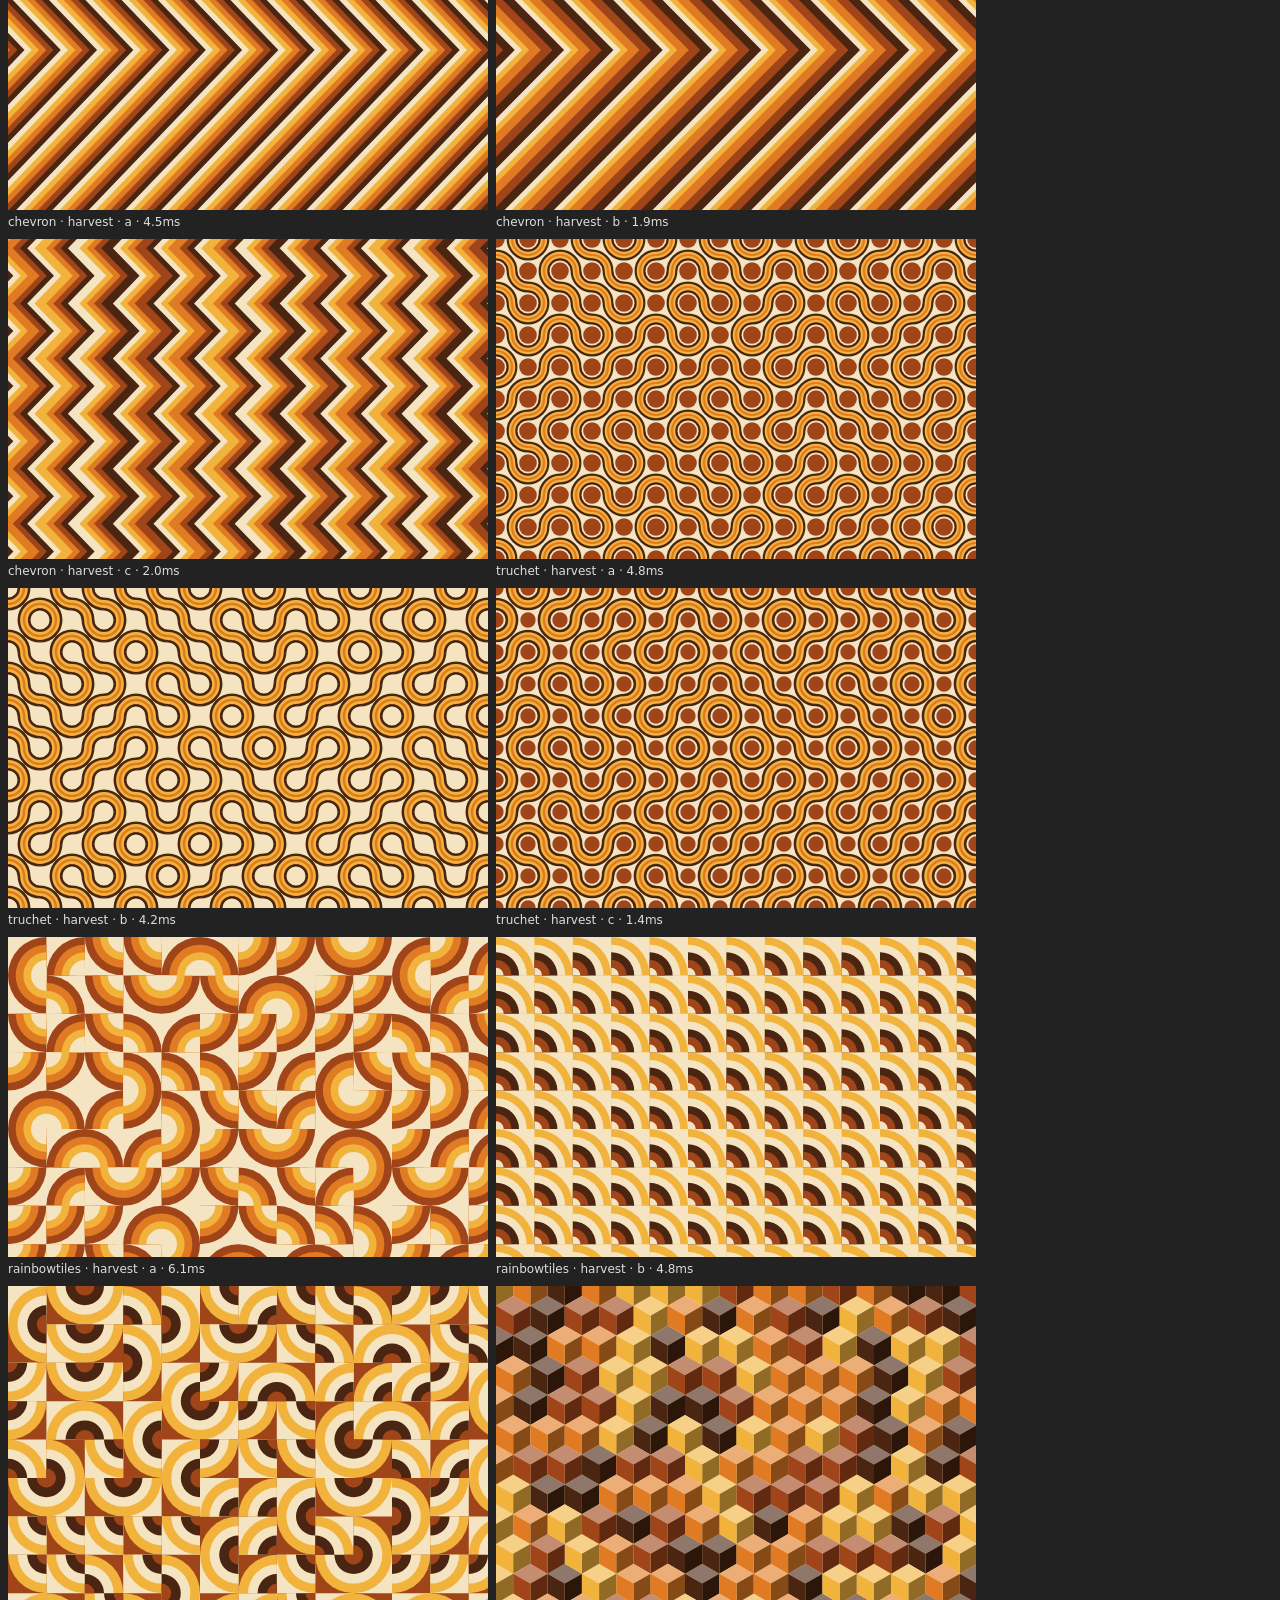
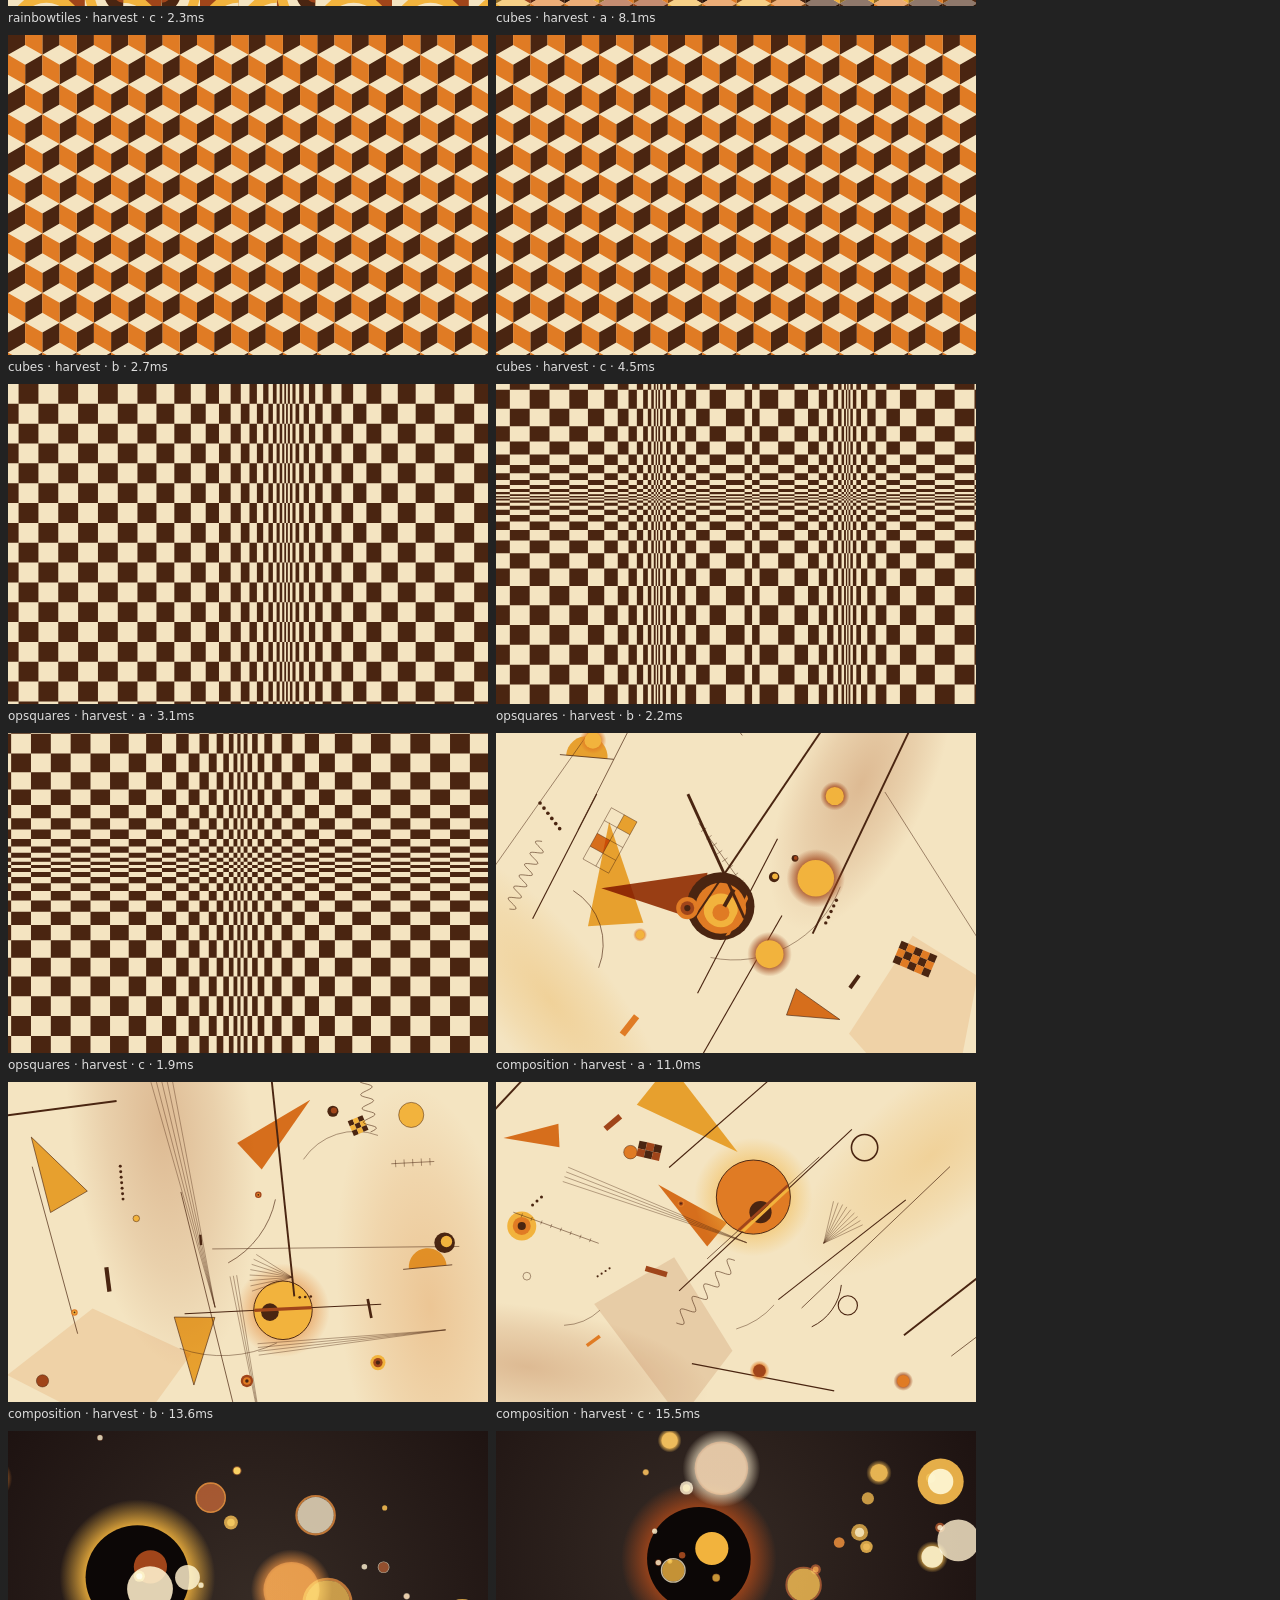
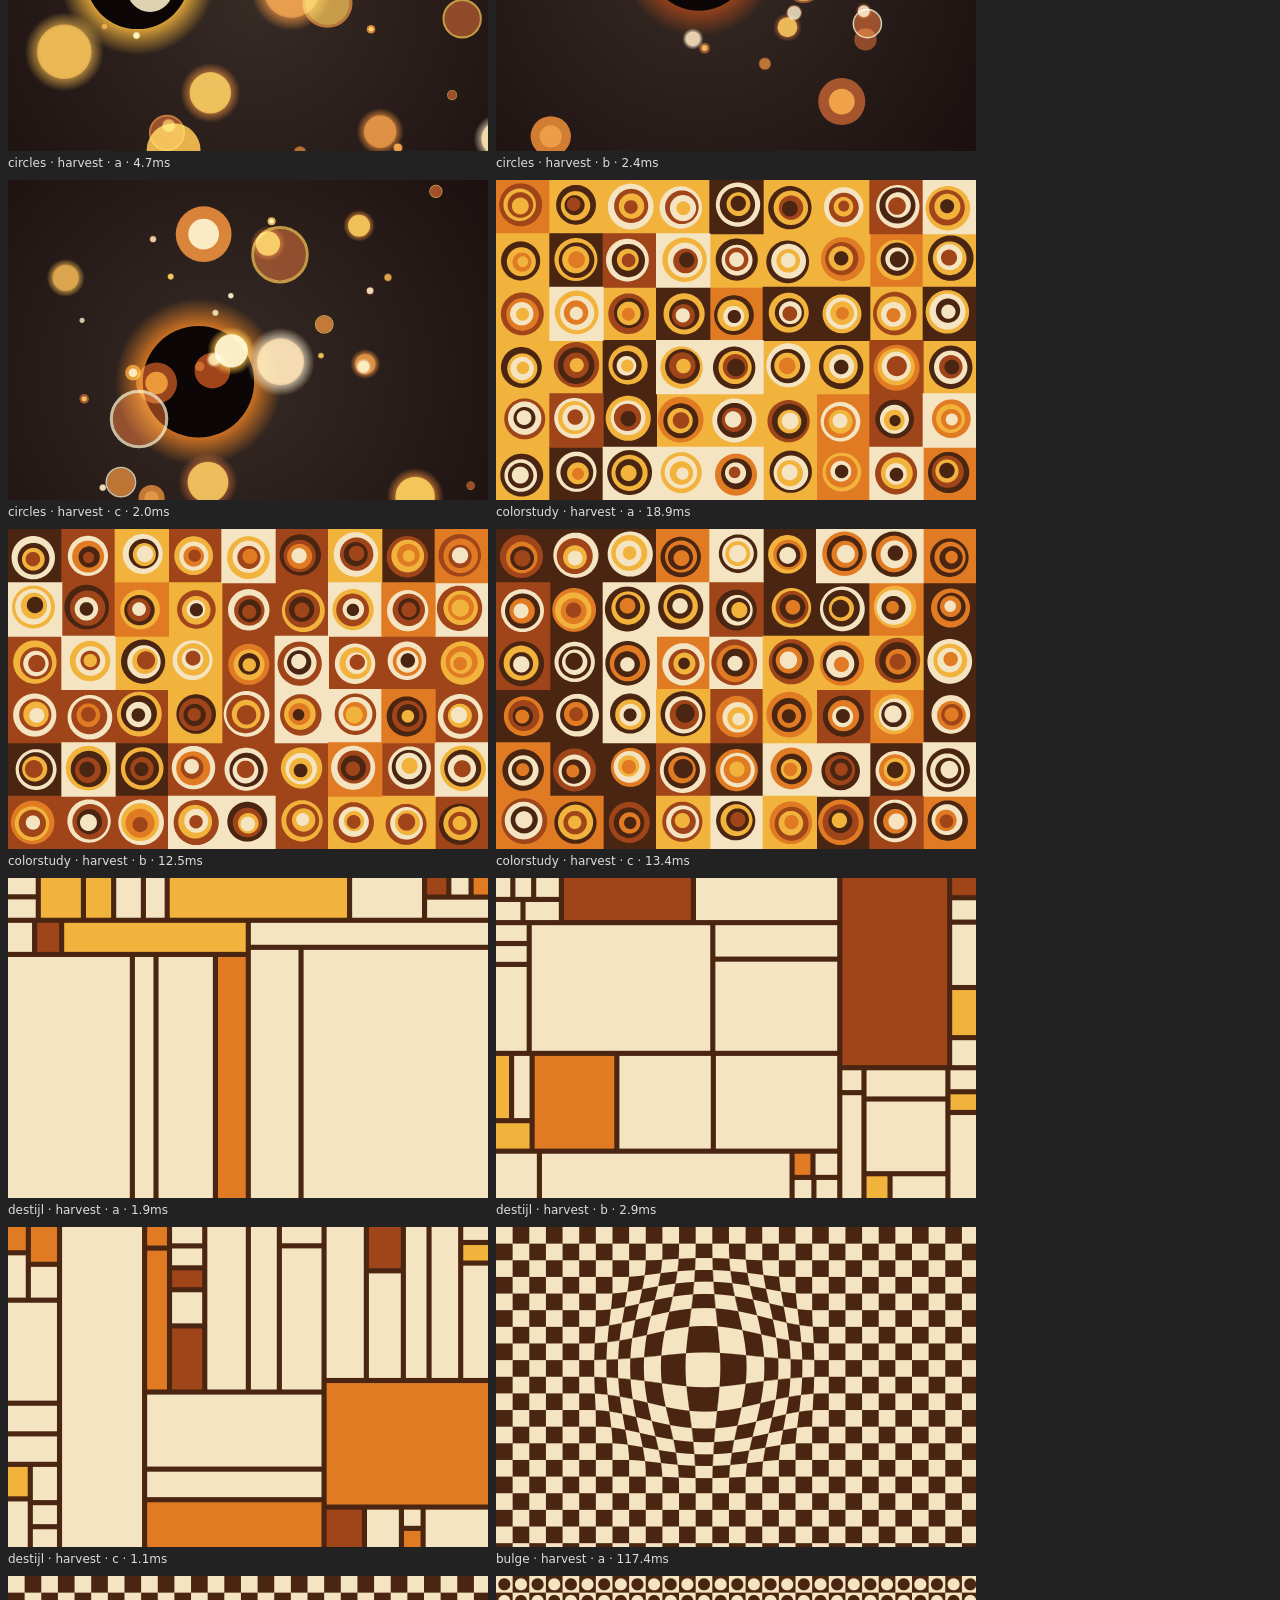
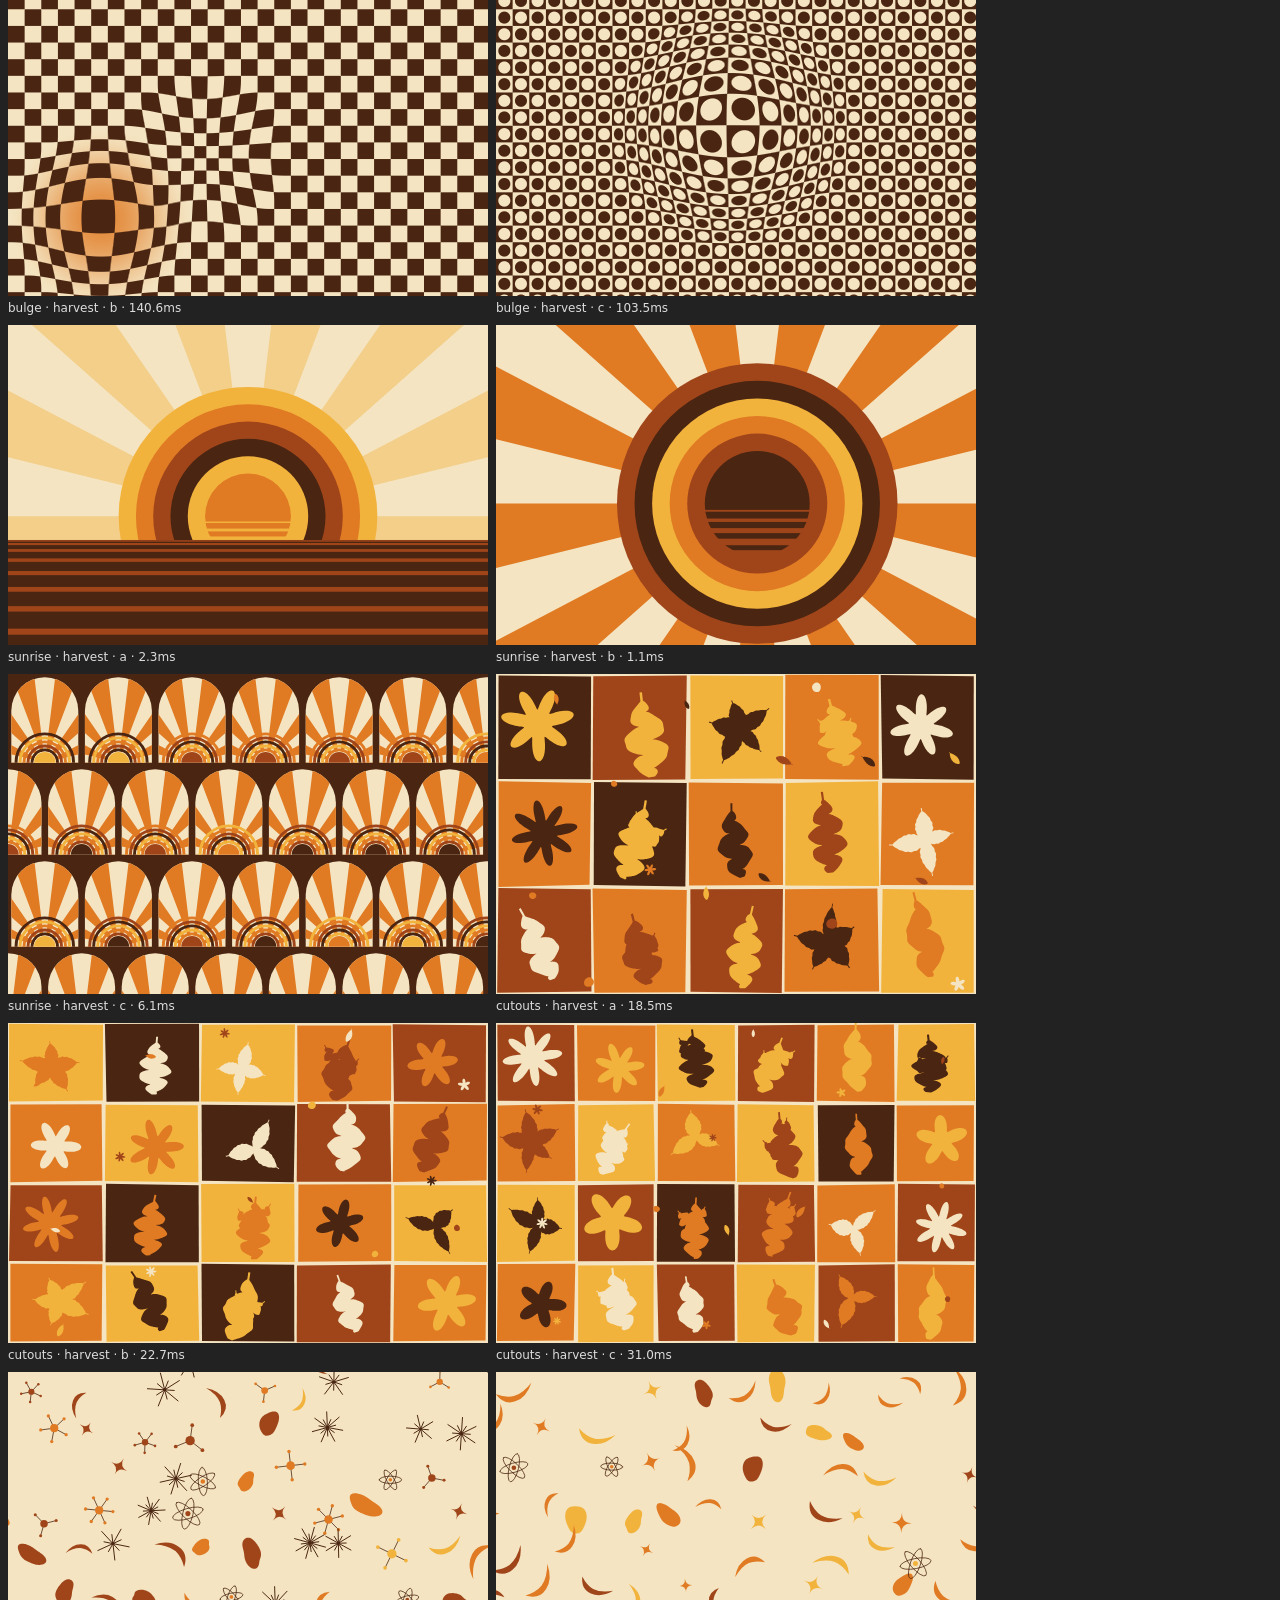
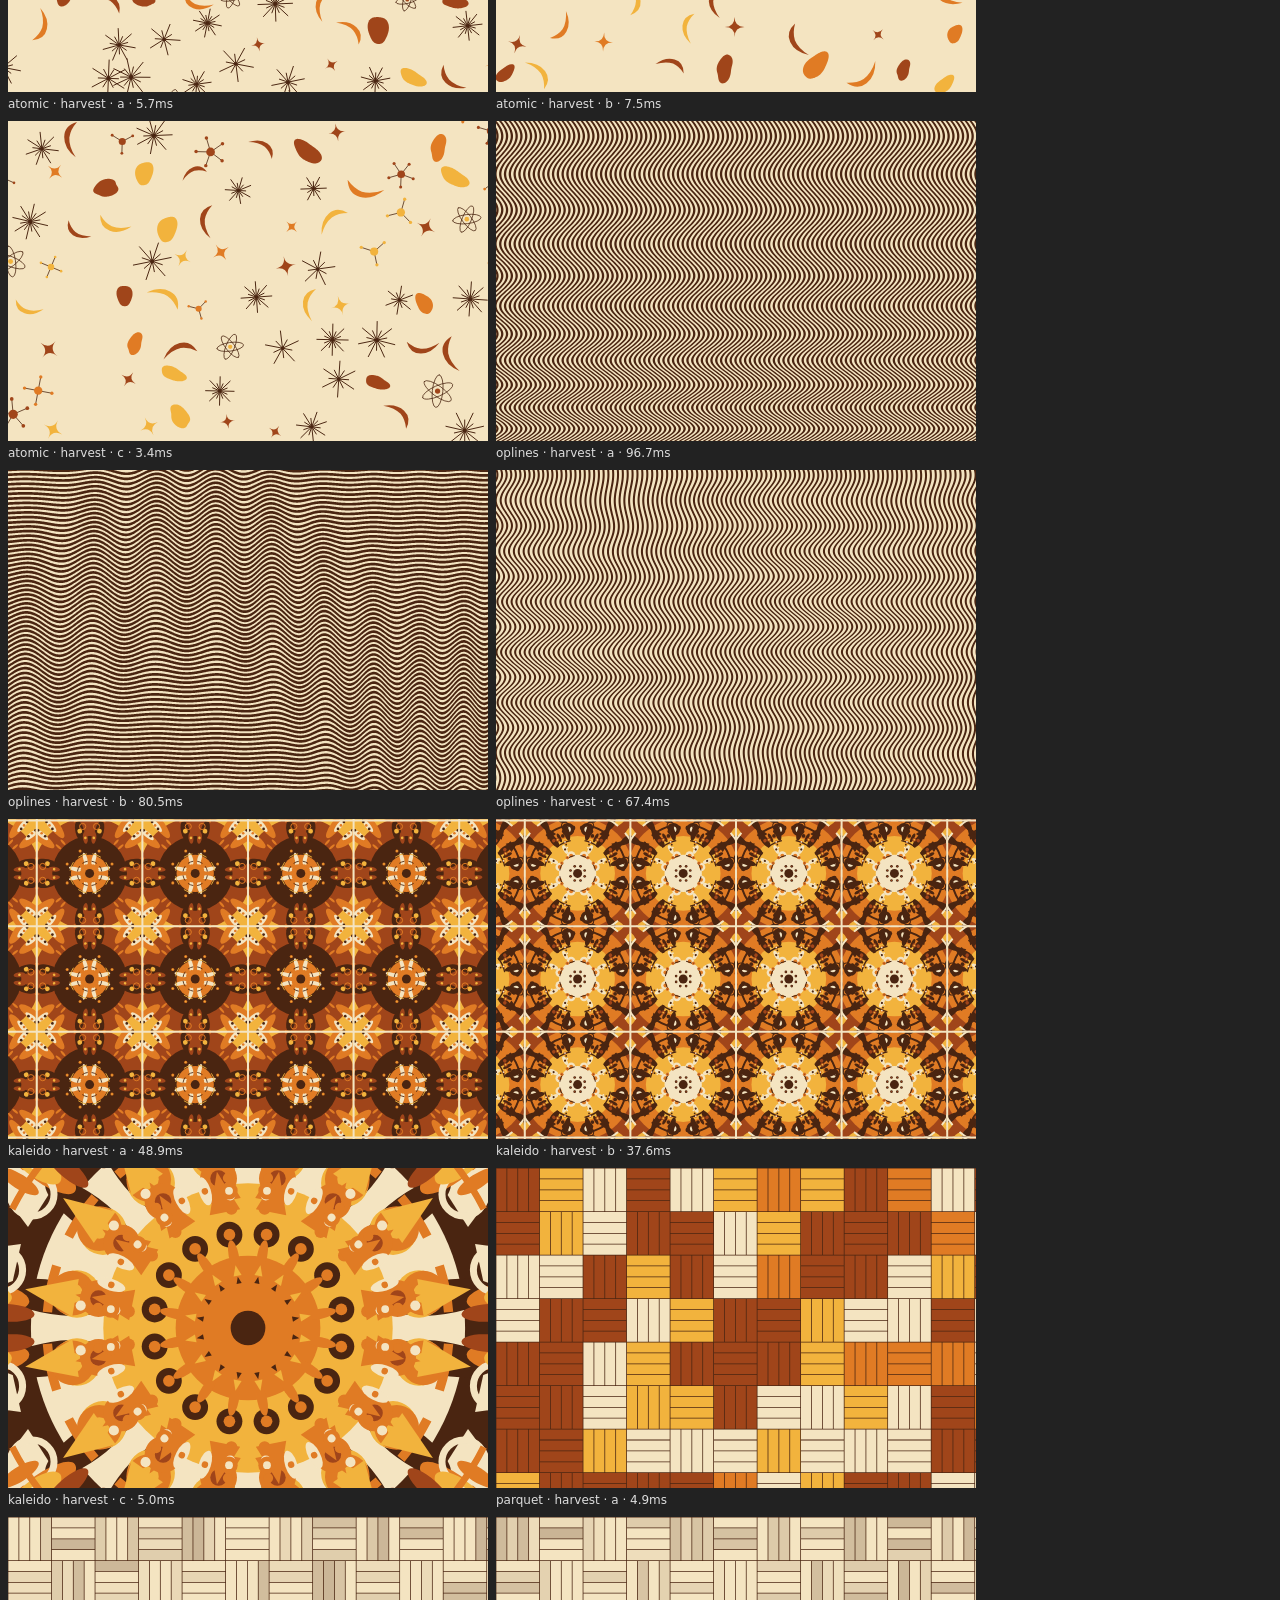
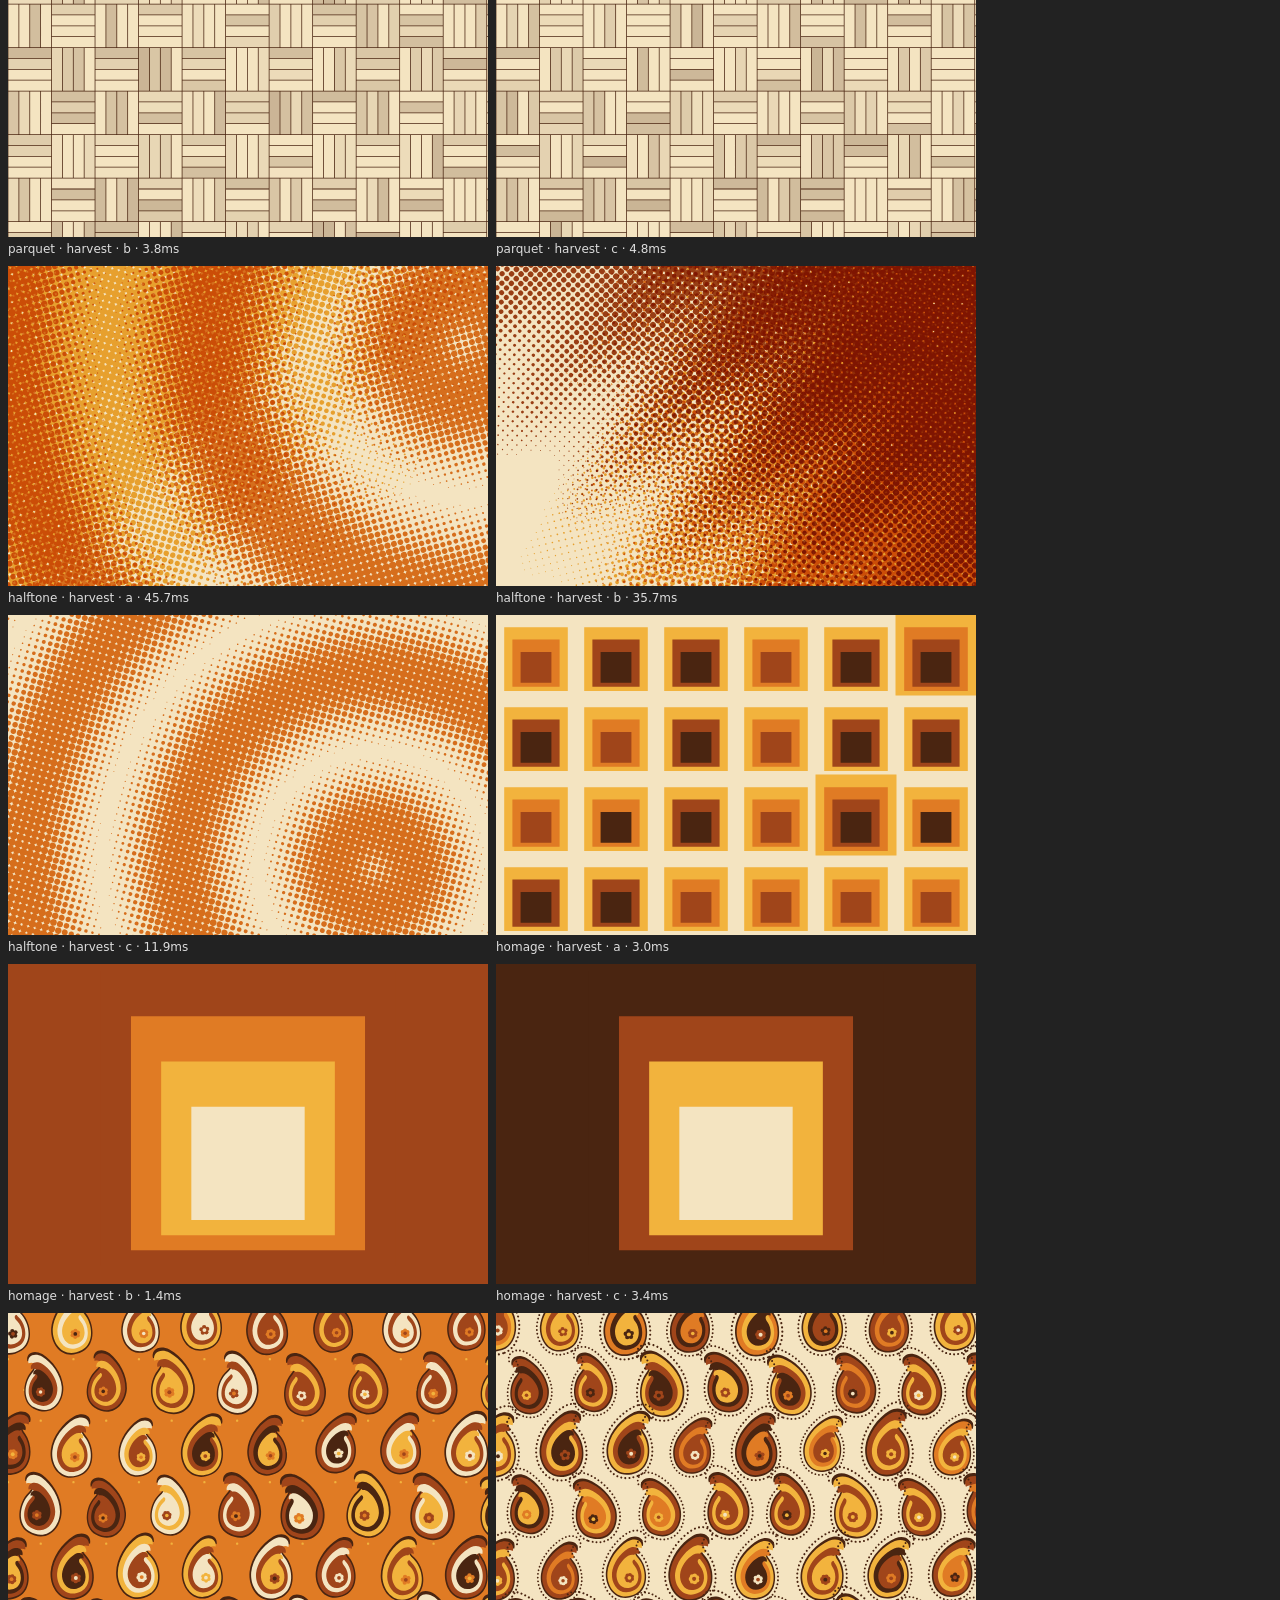
==== commit 513b90b4: "Even rows of picks on tablets Co-Authored-By: Claude Opus 5.5 <noreply@anthropic.com>" ====
--- a/site/sheet.html
+++ b/site/sheet.html
@@ -15,7 +15,7 @@
 <body>
   <div id="grid"></div>
   <script type="module">
-    import { PATTERNS, PALETTES_BY_ID, renderPattern } from './js/core.js?v=39';
+    import { PATTERNS, PALETTES_BY_ID, renderPattern } from './js/core.js?v=40';
     const q = new URLSearchParams(location.search);
     const styles = (q.get('styles') || PATTERNS.map((p) => p.id).join()).split(',');
     const seeds = (q.get('seeds') || 'a,b,c').split(',');
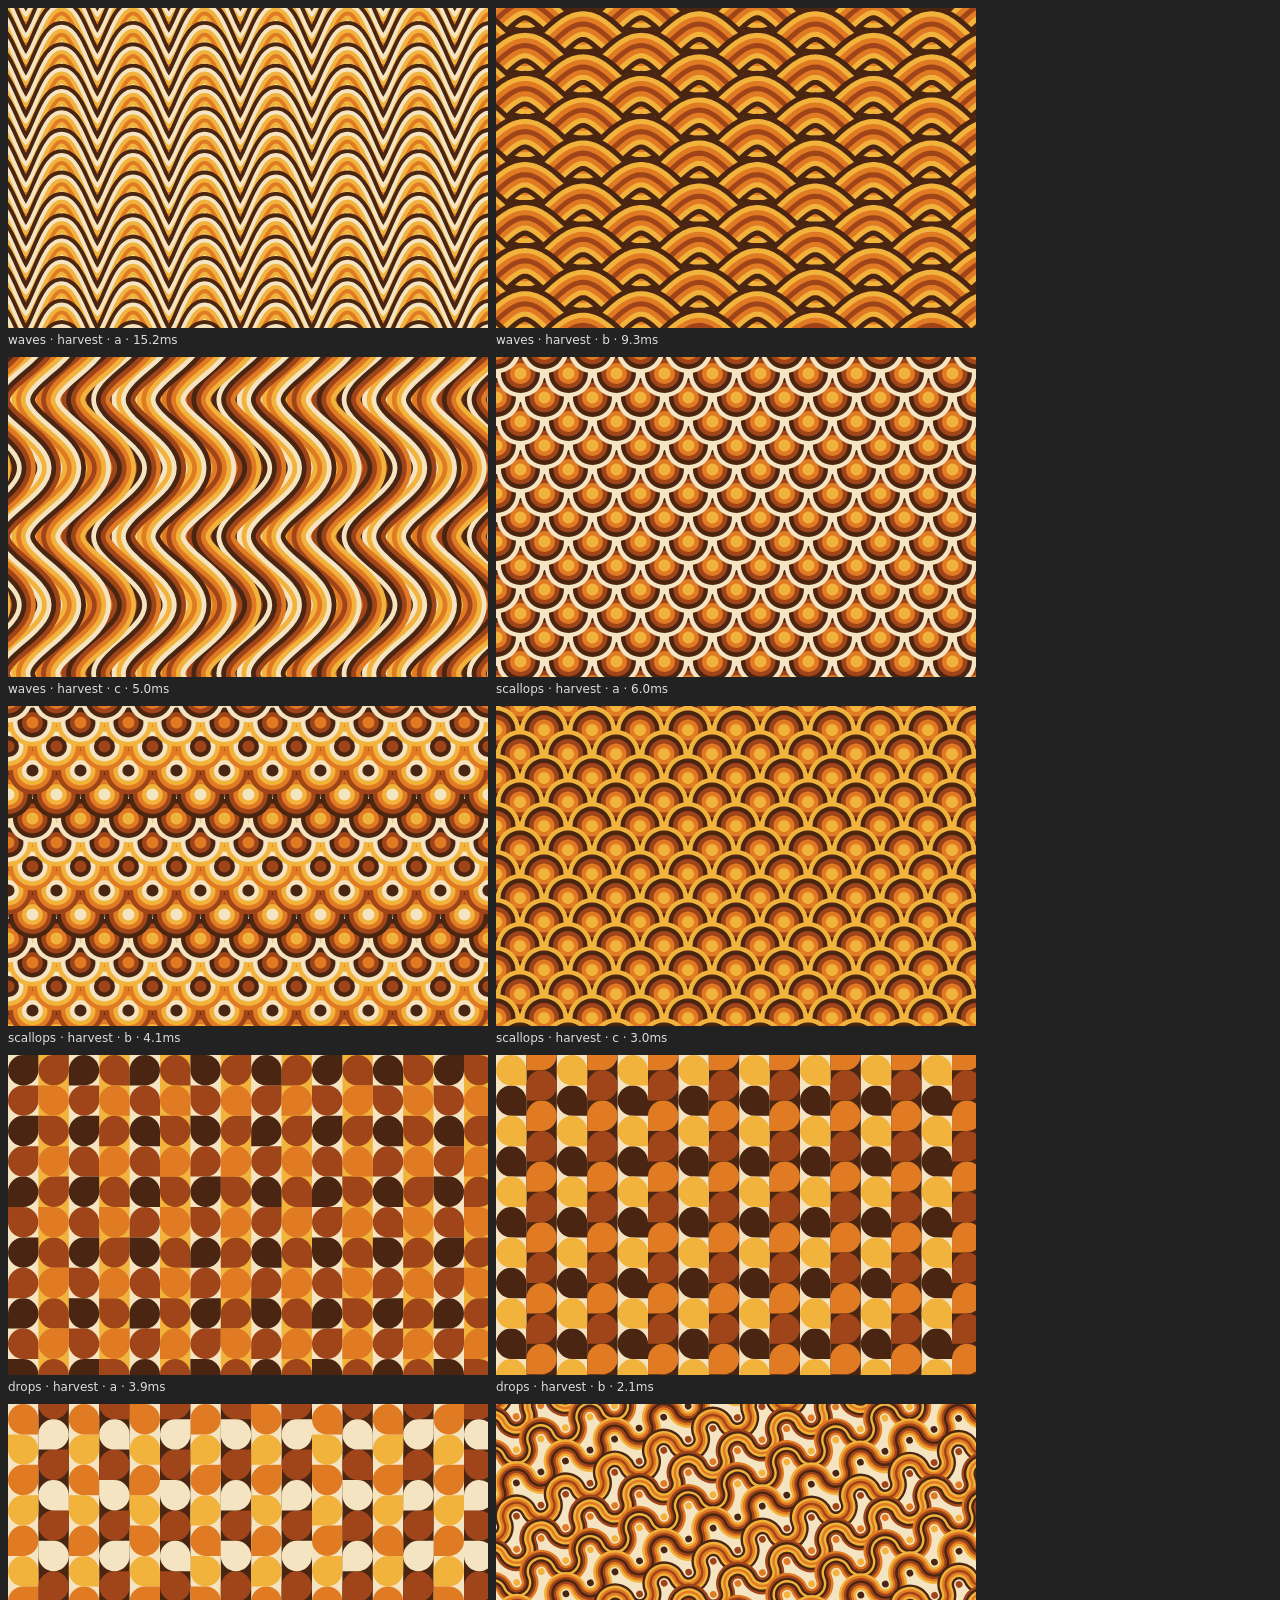
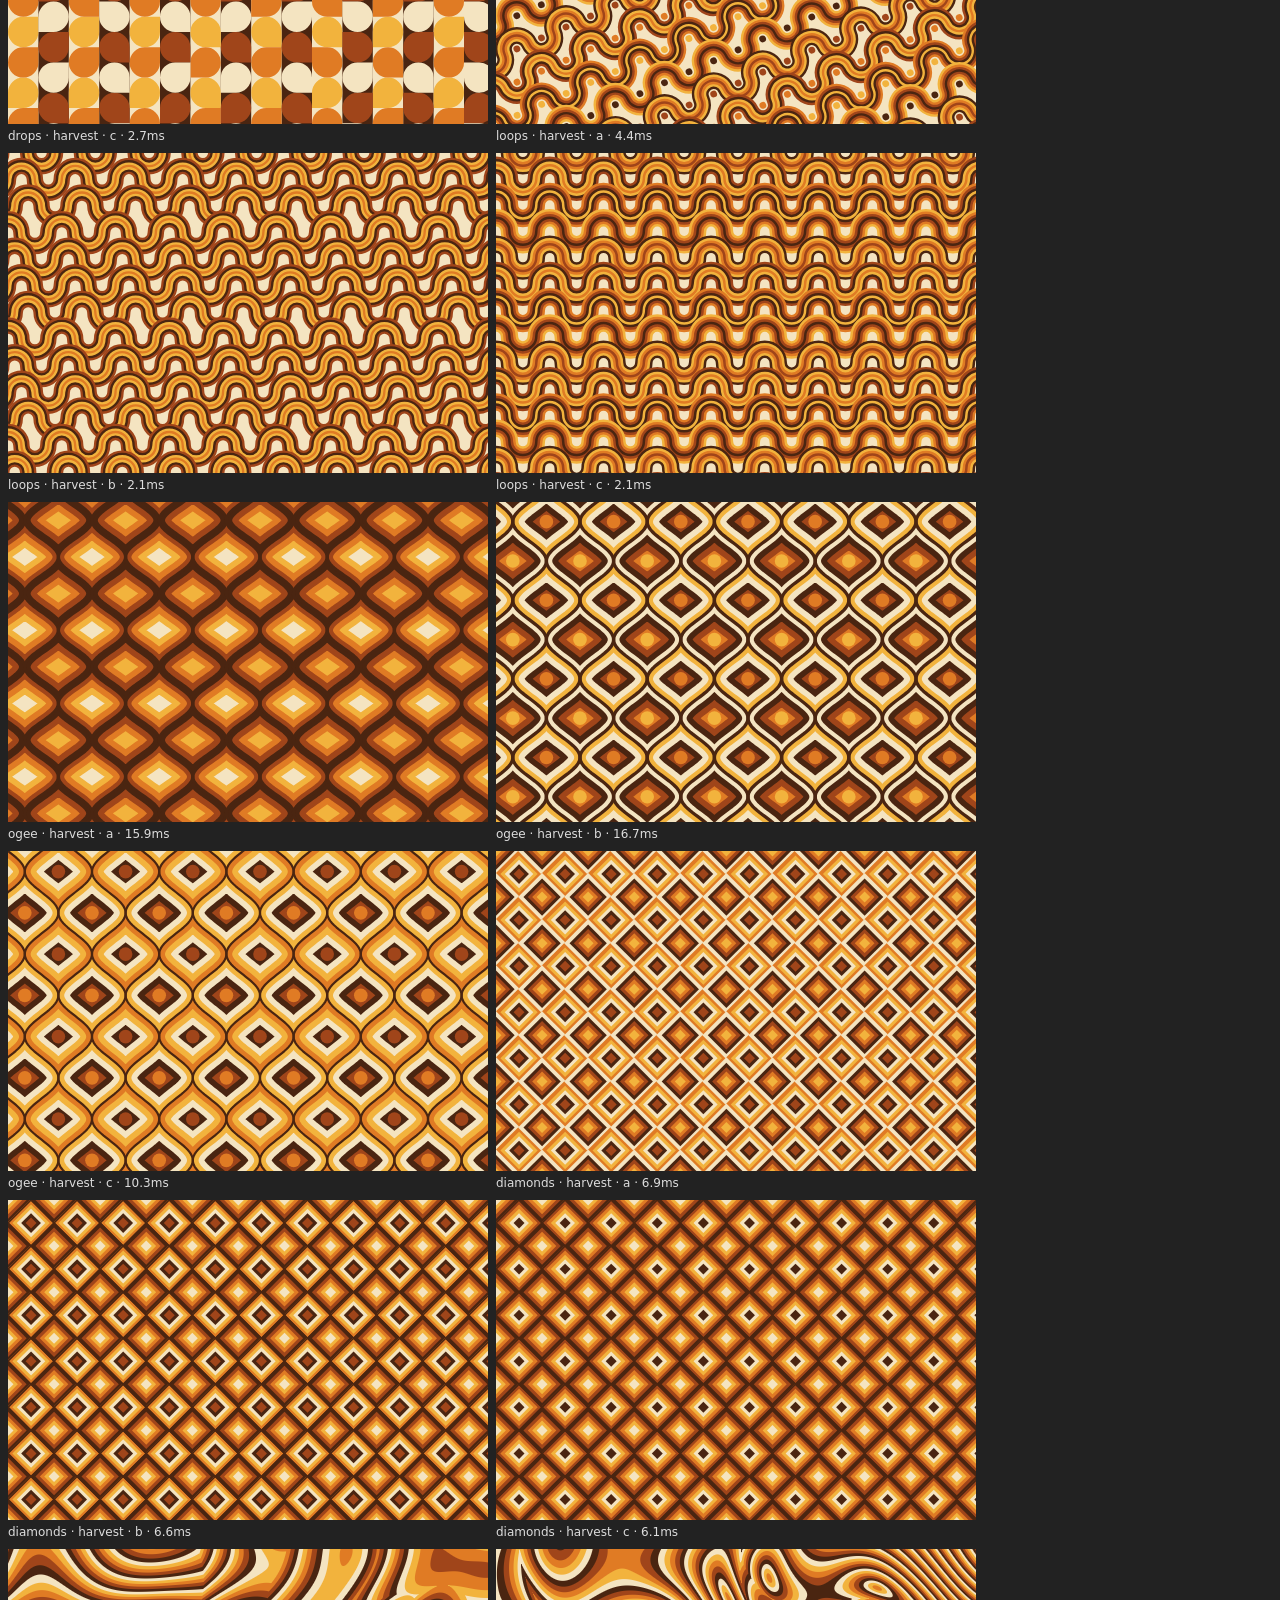
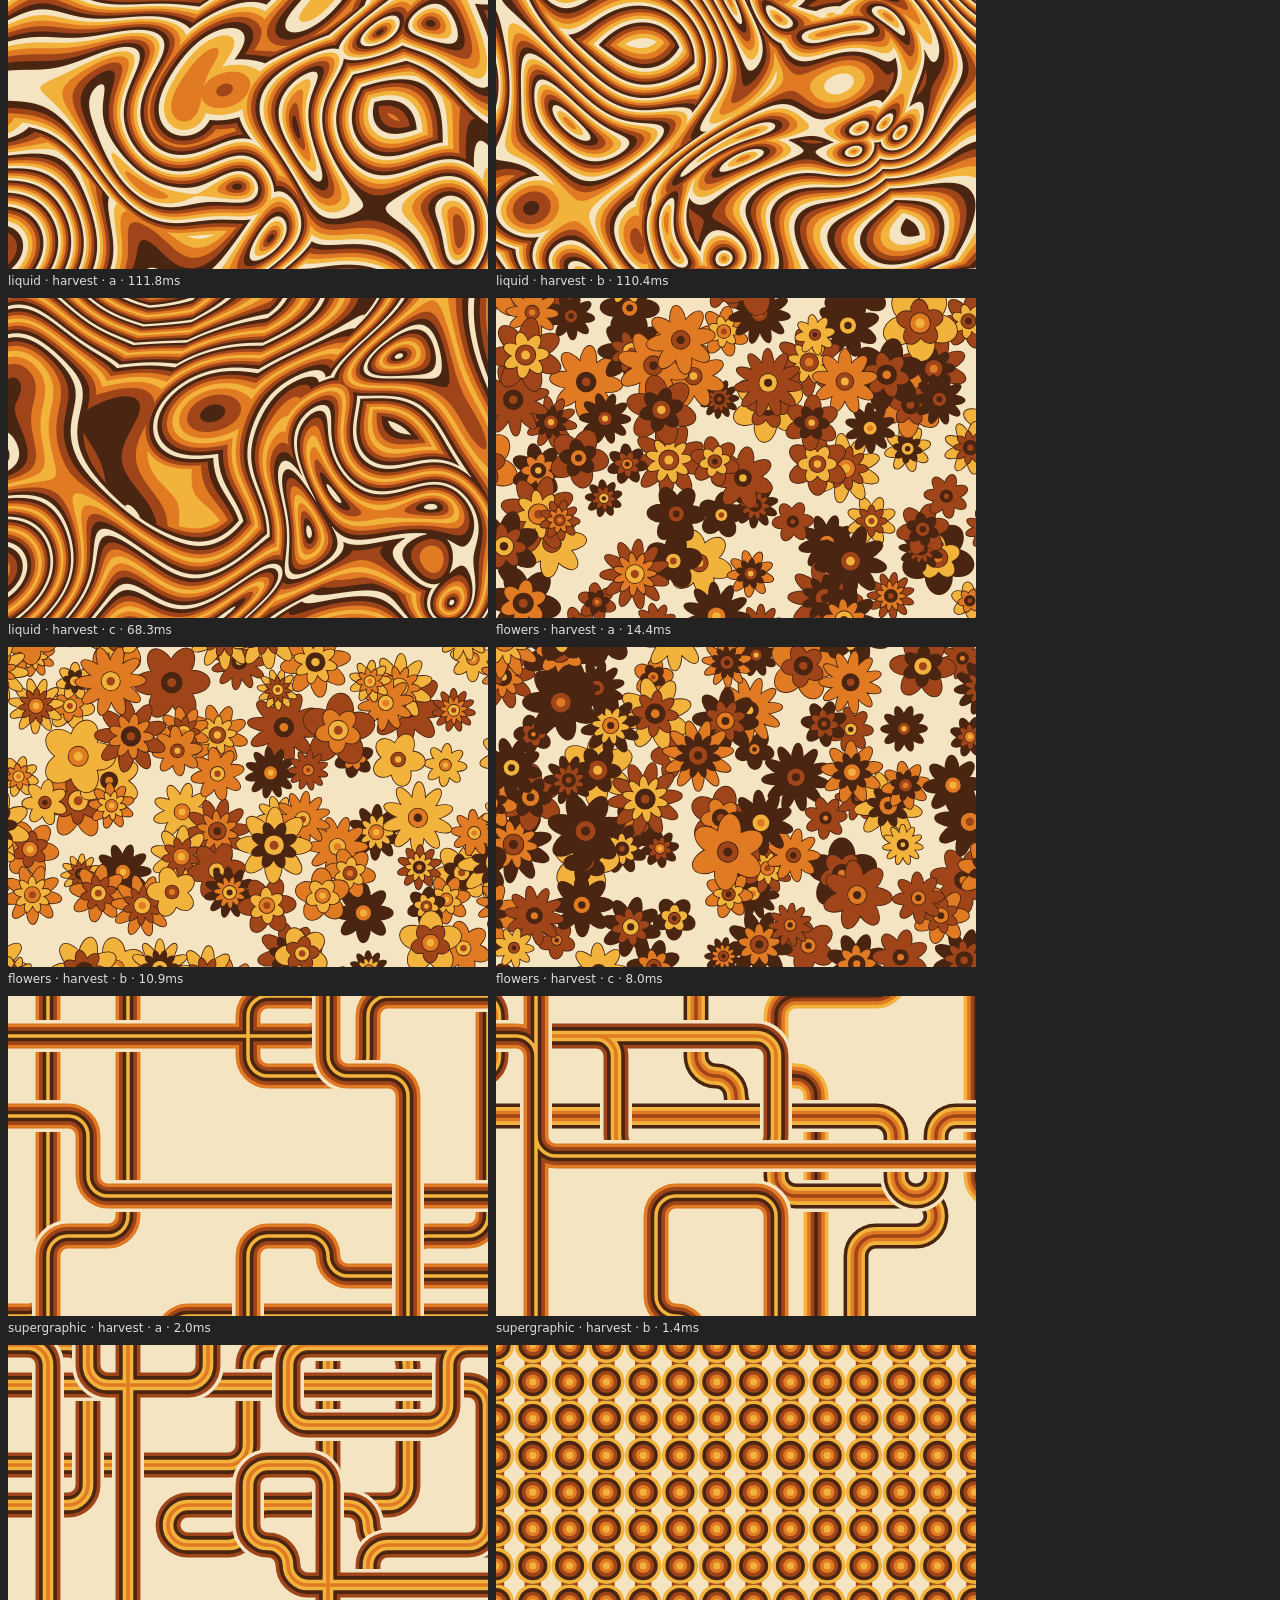
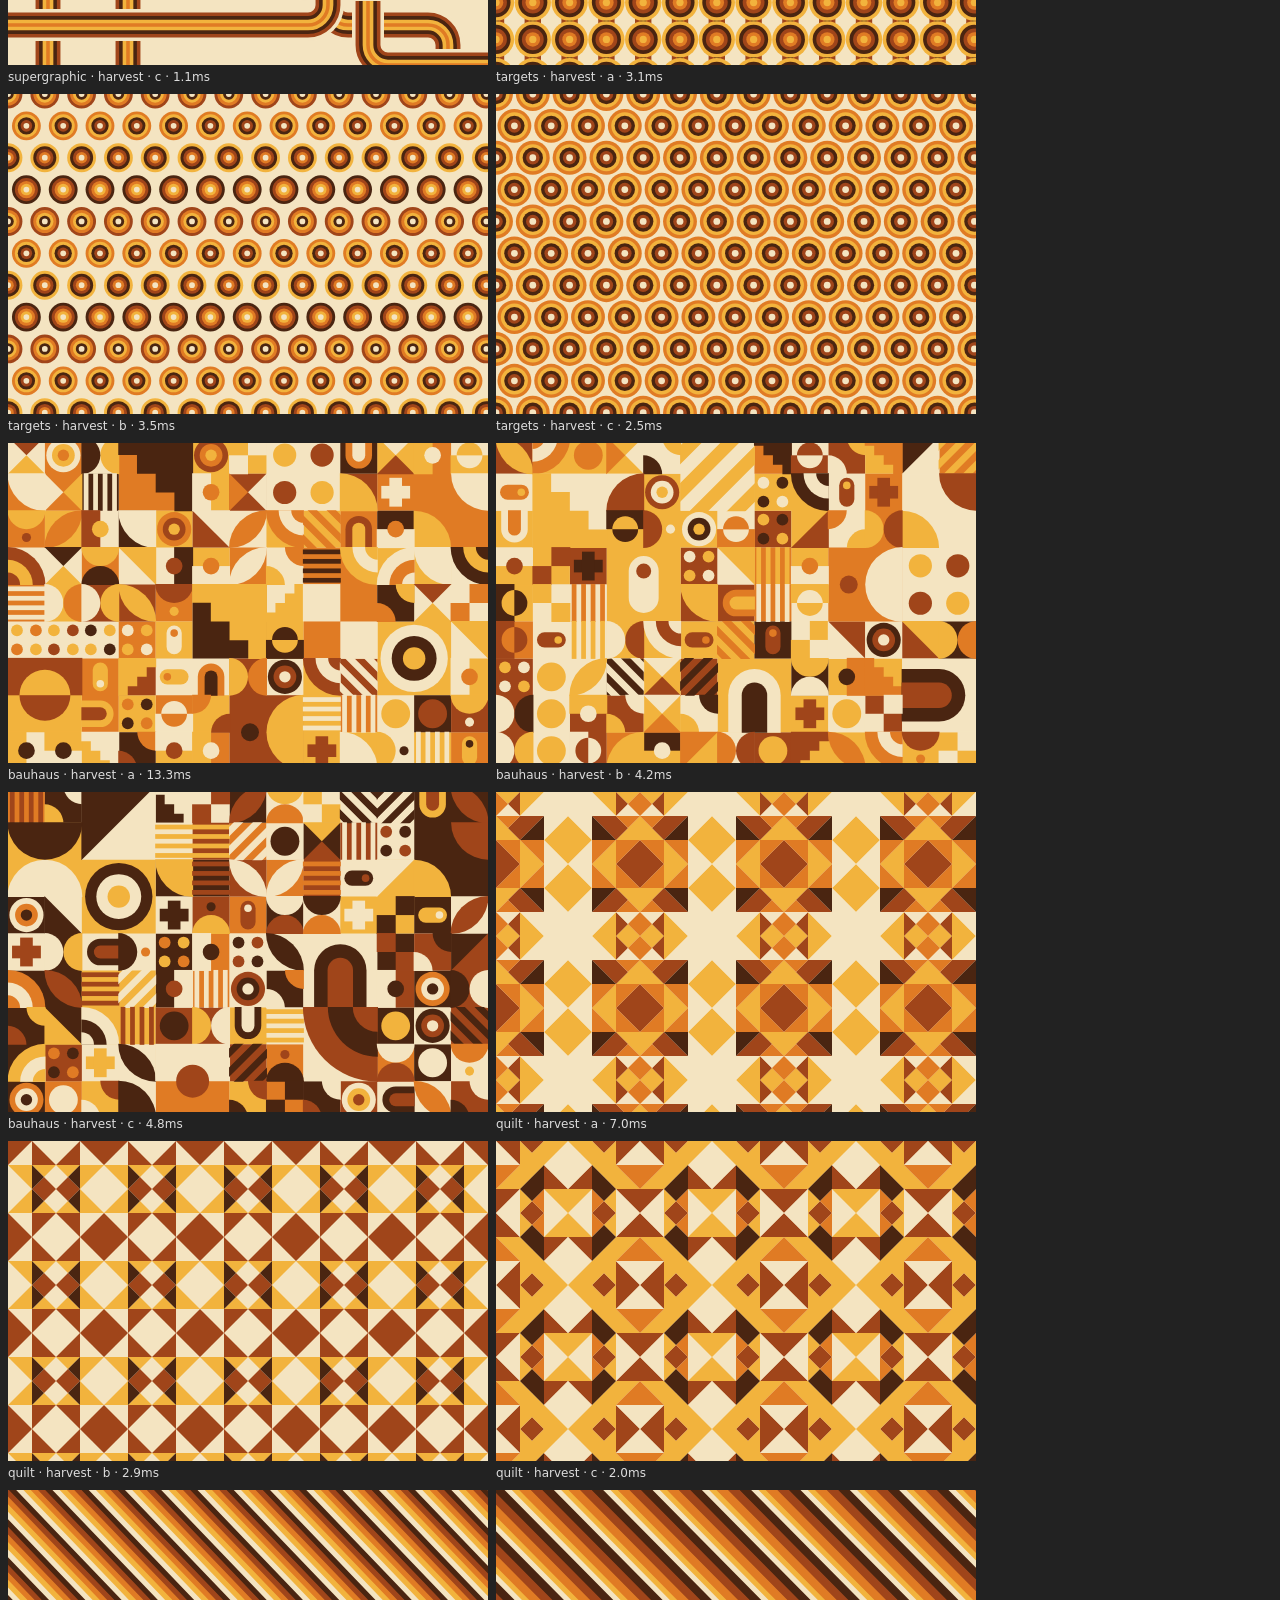
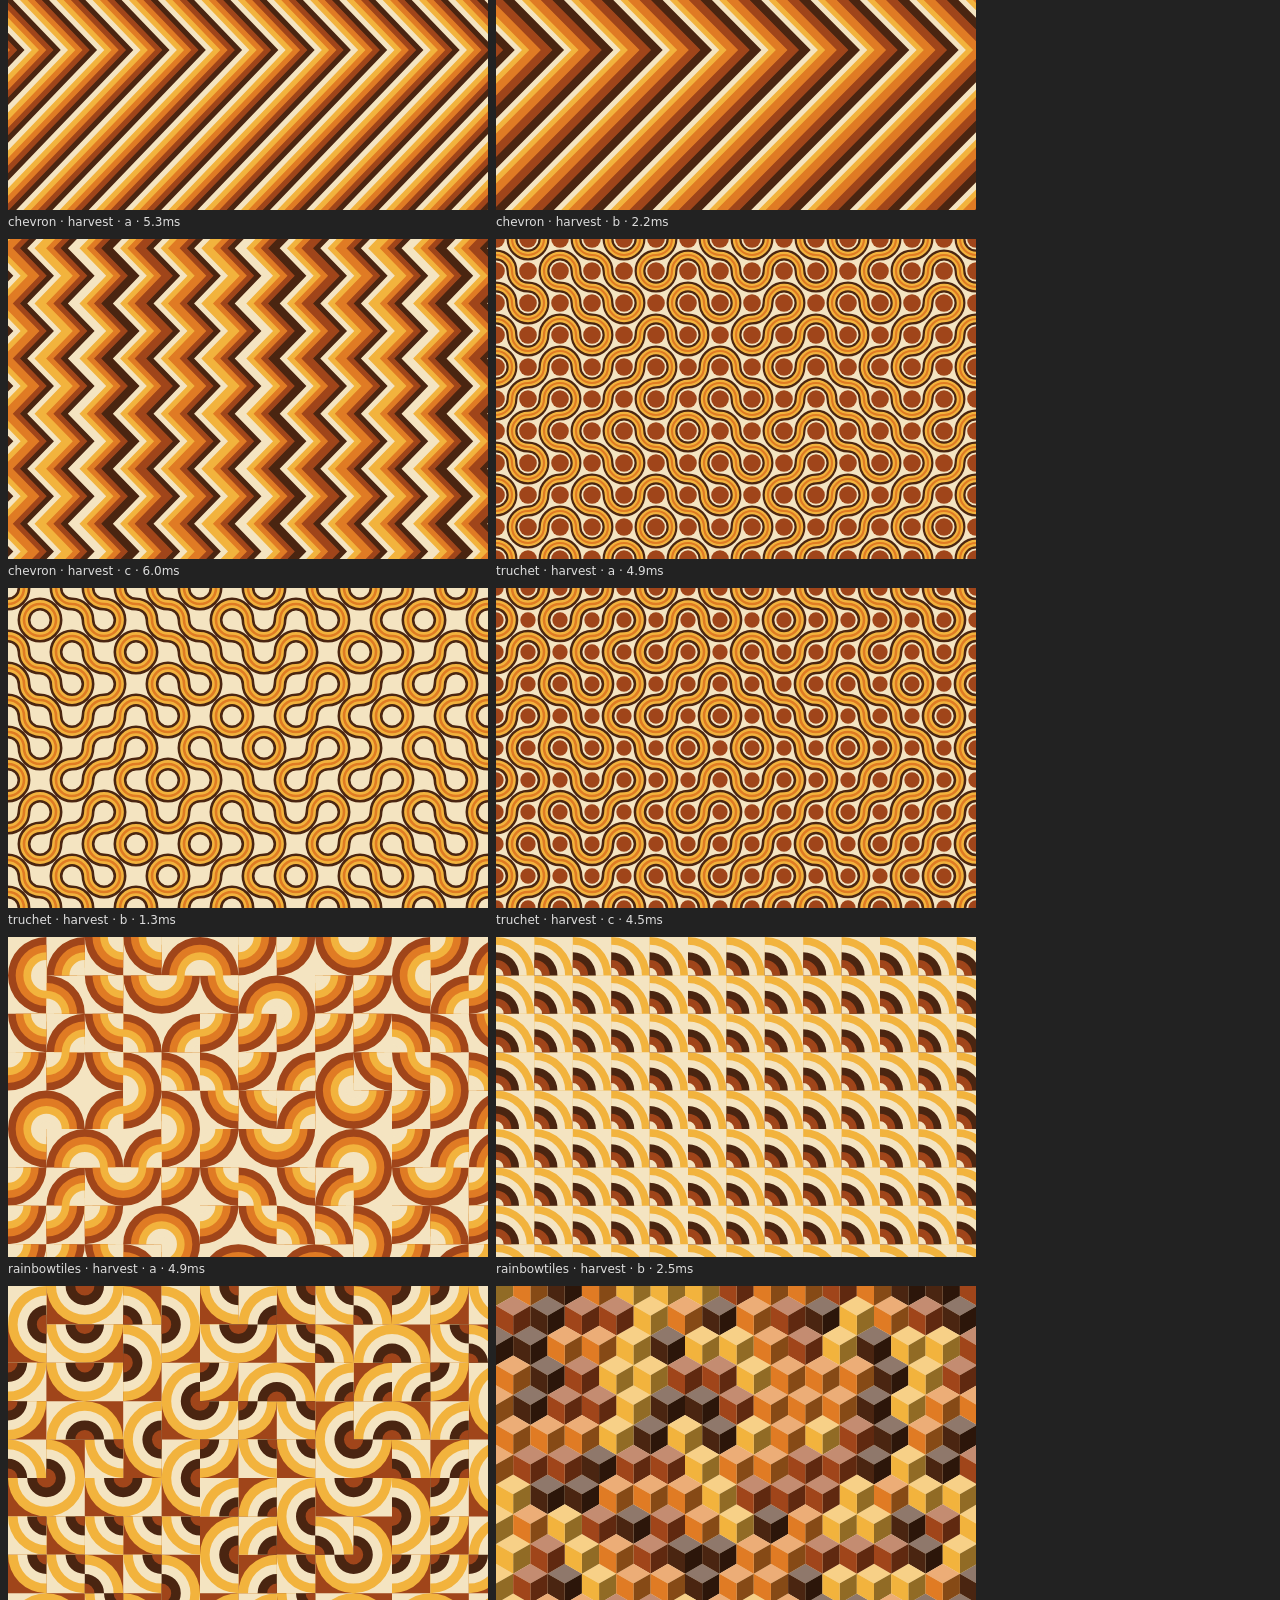
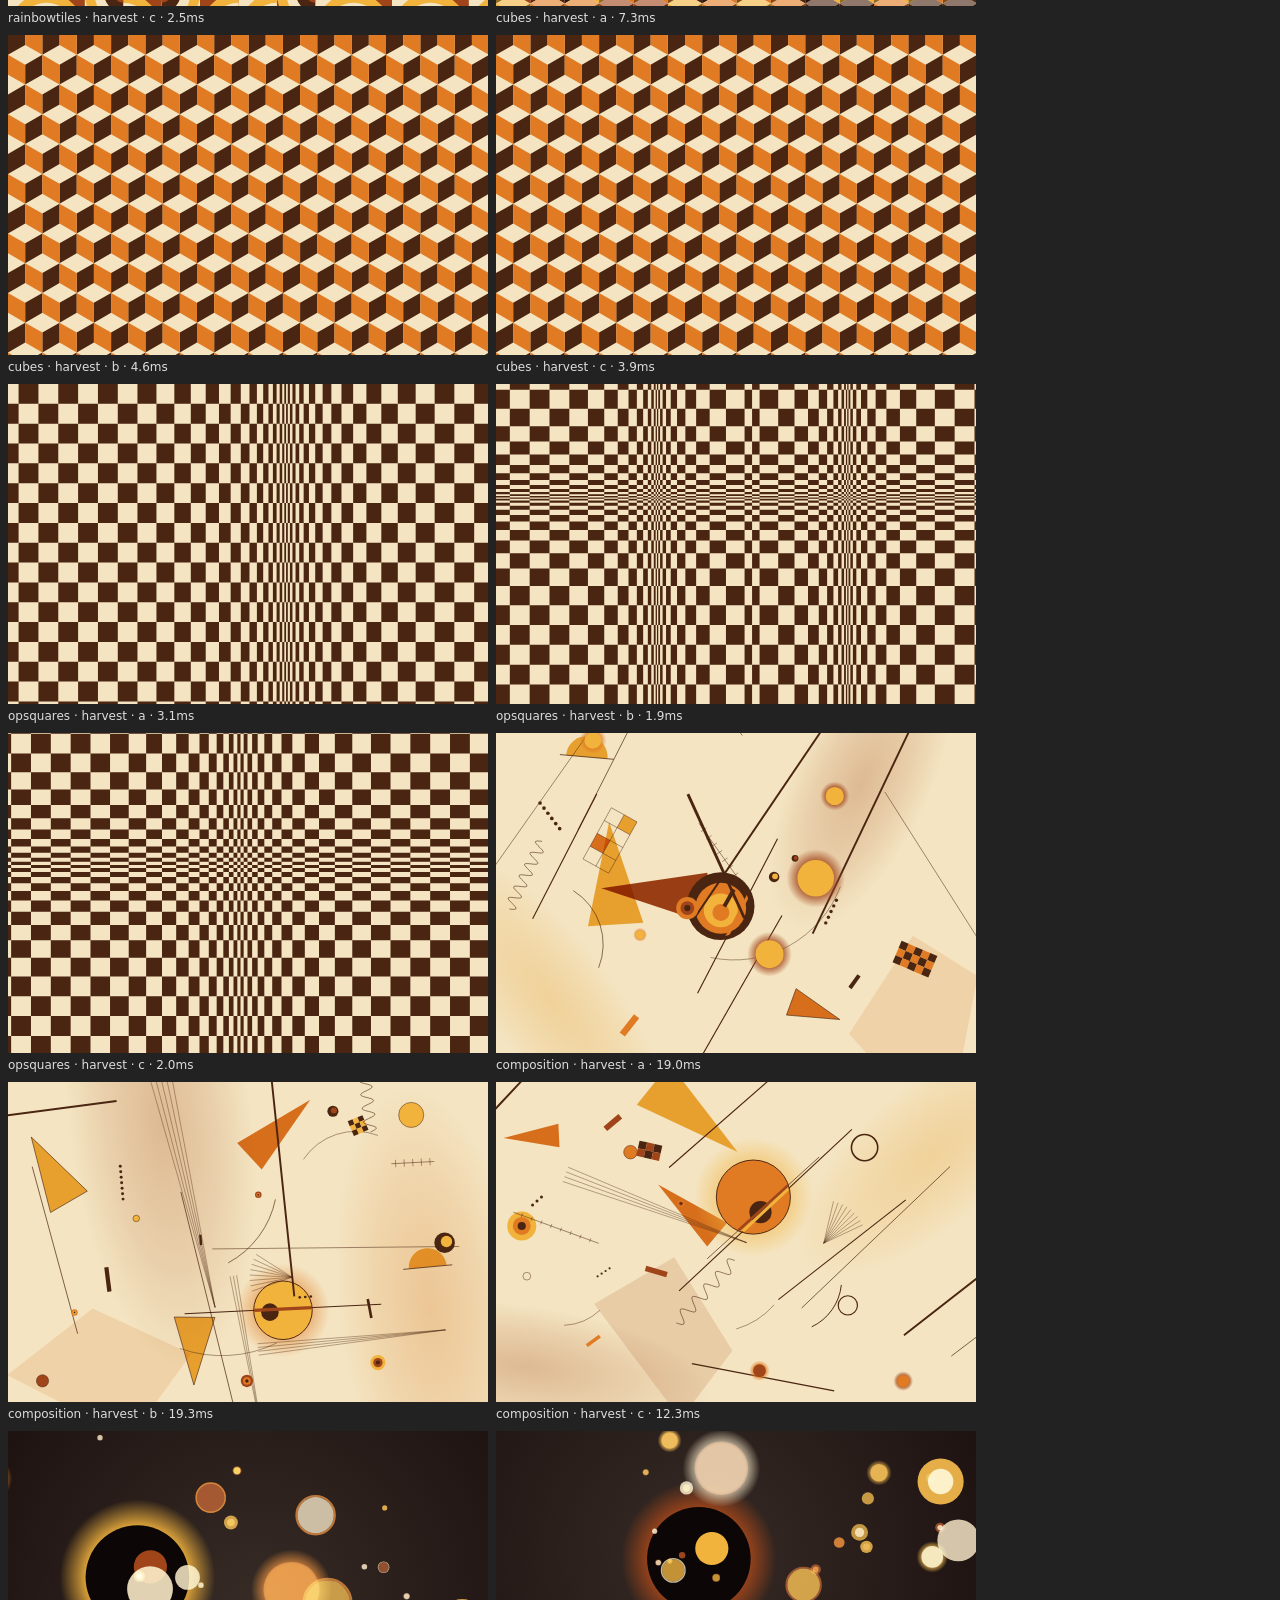
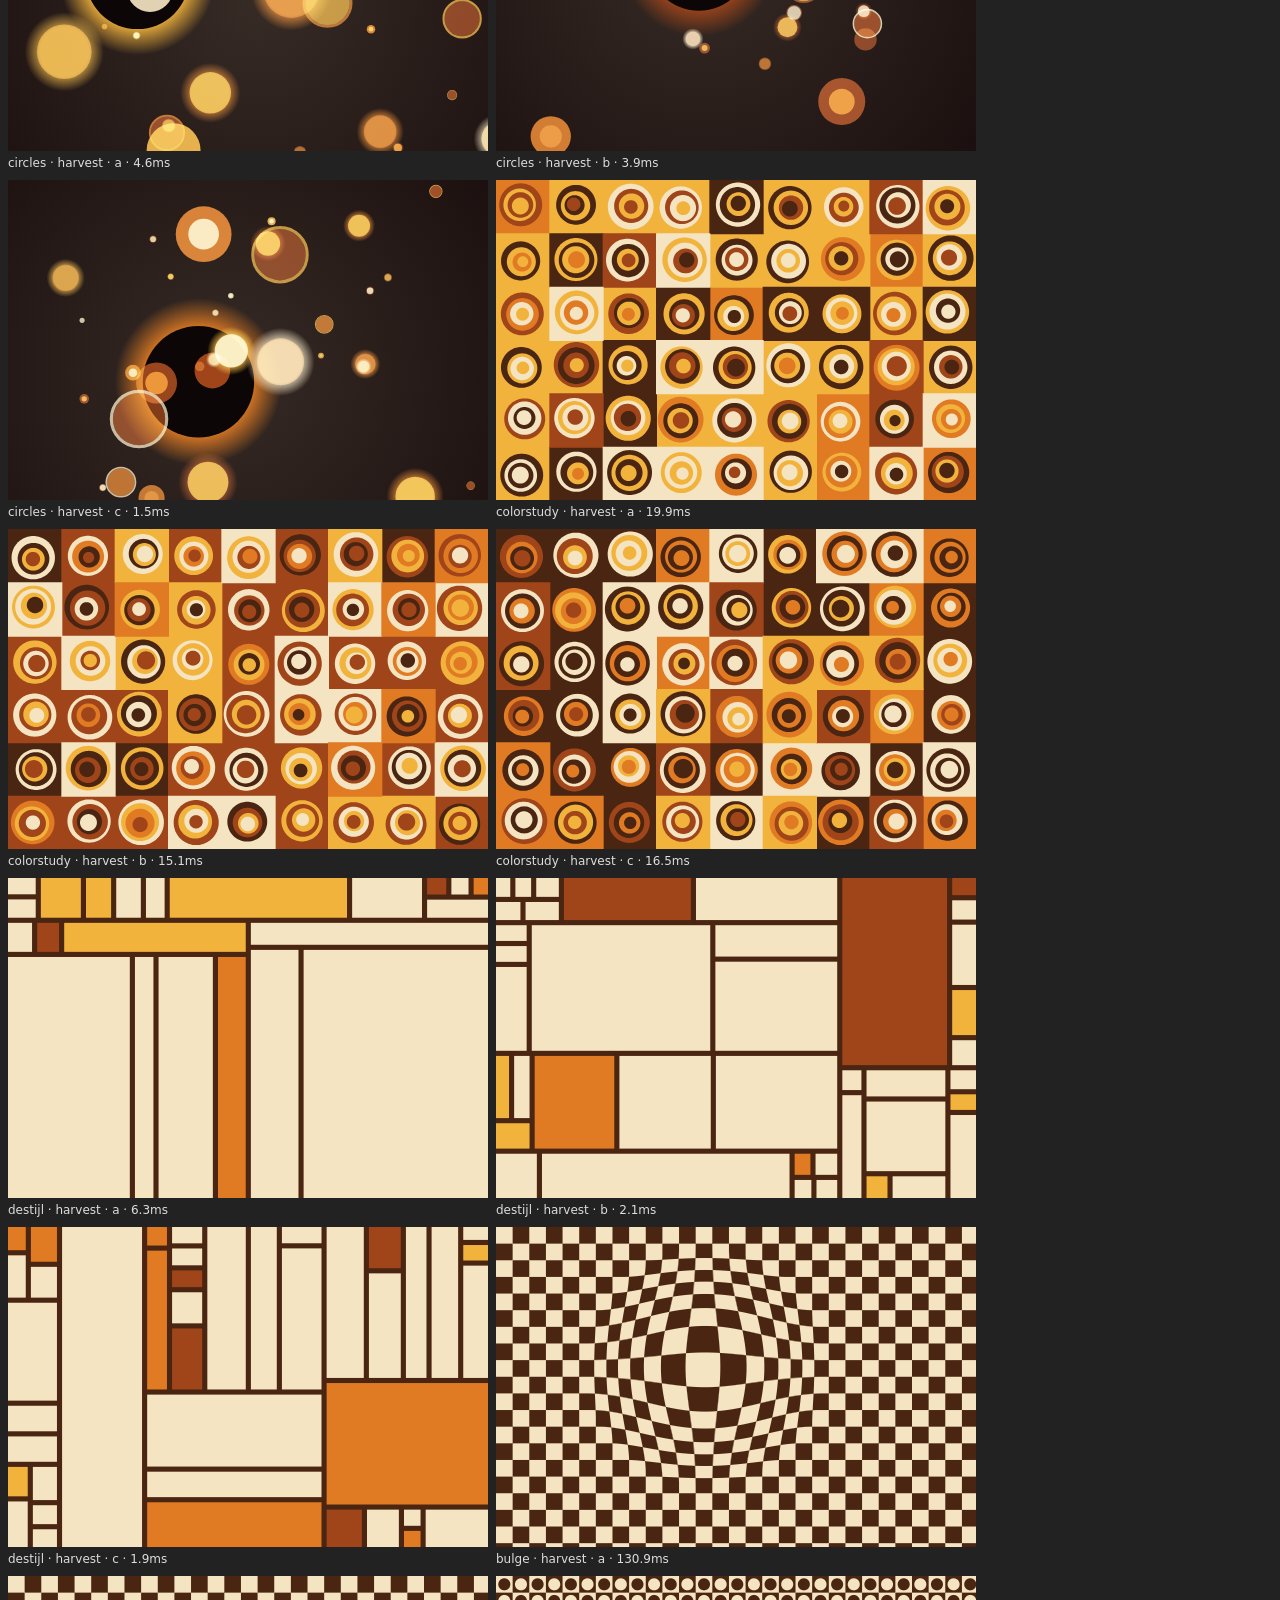
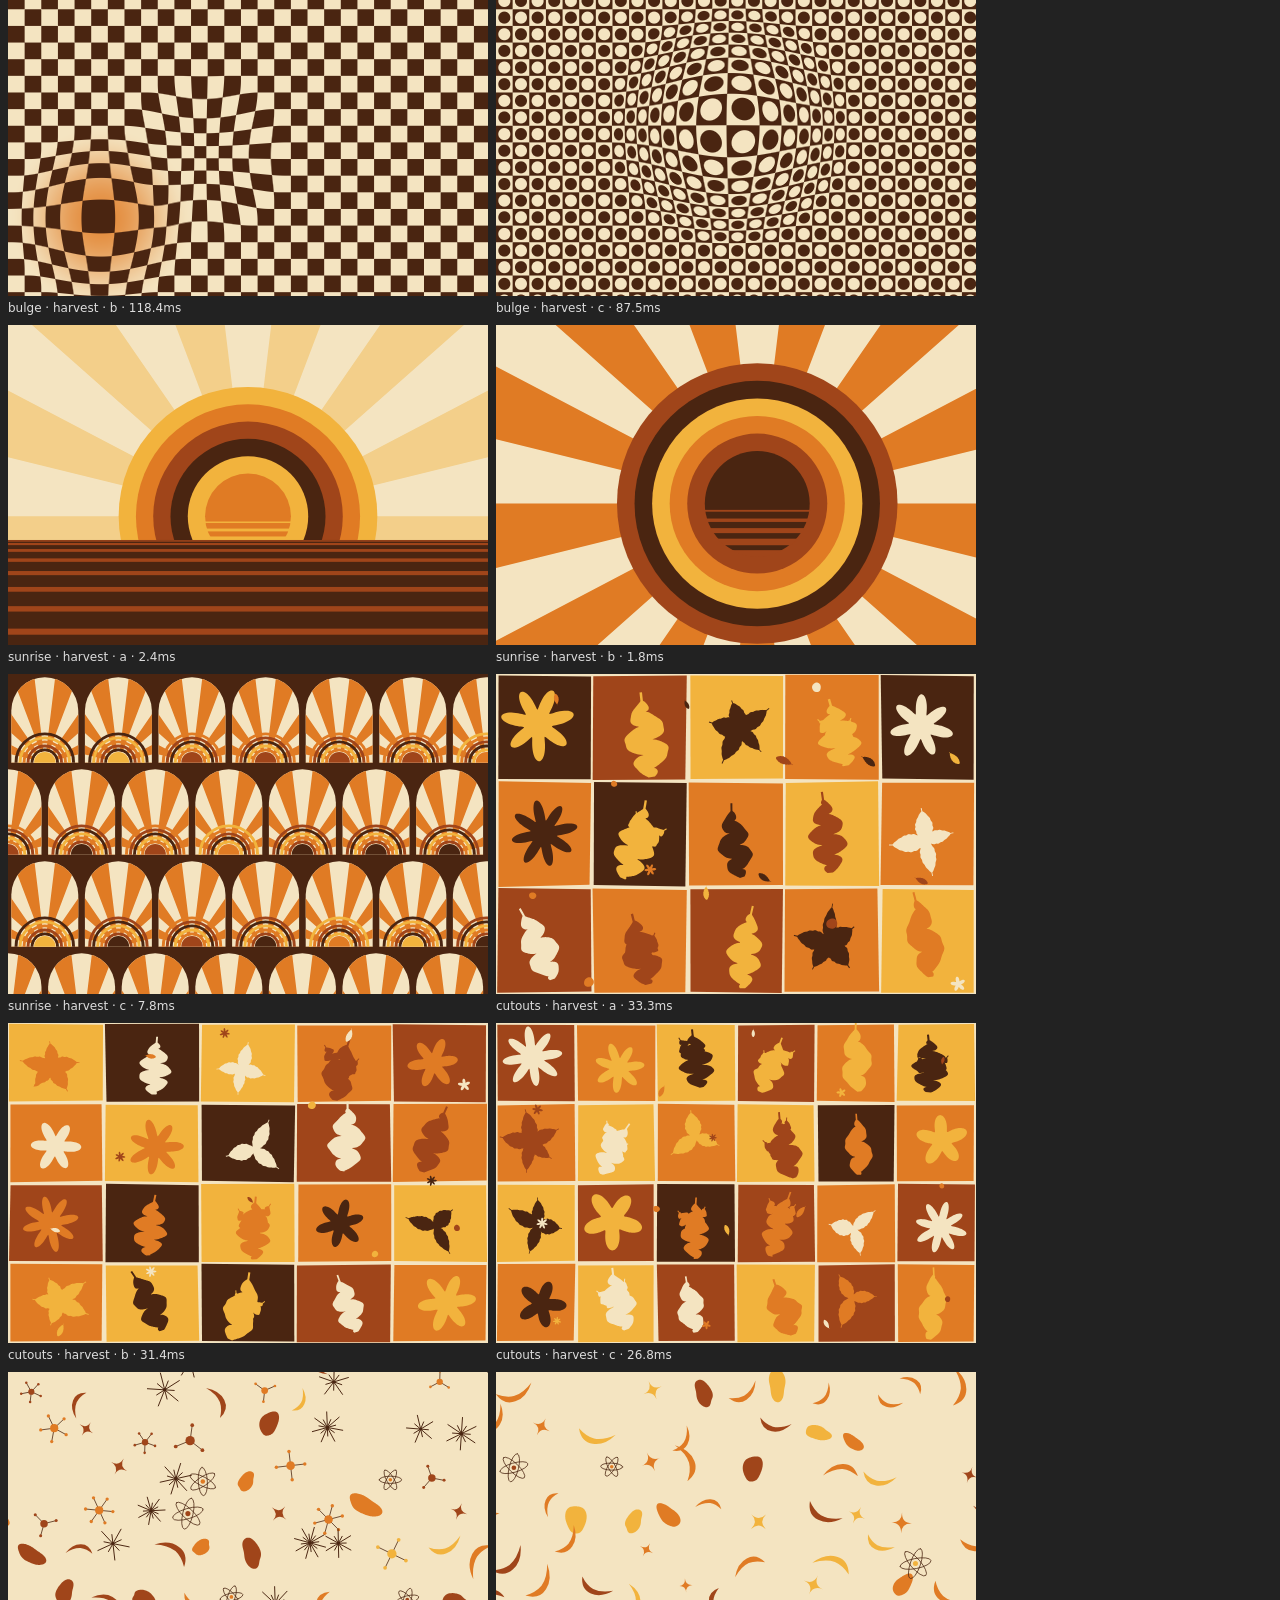
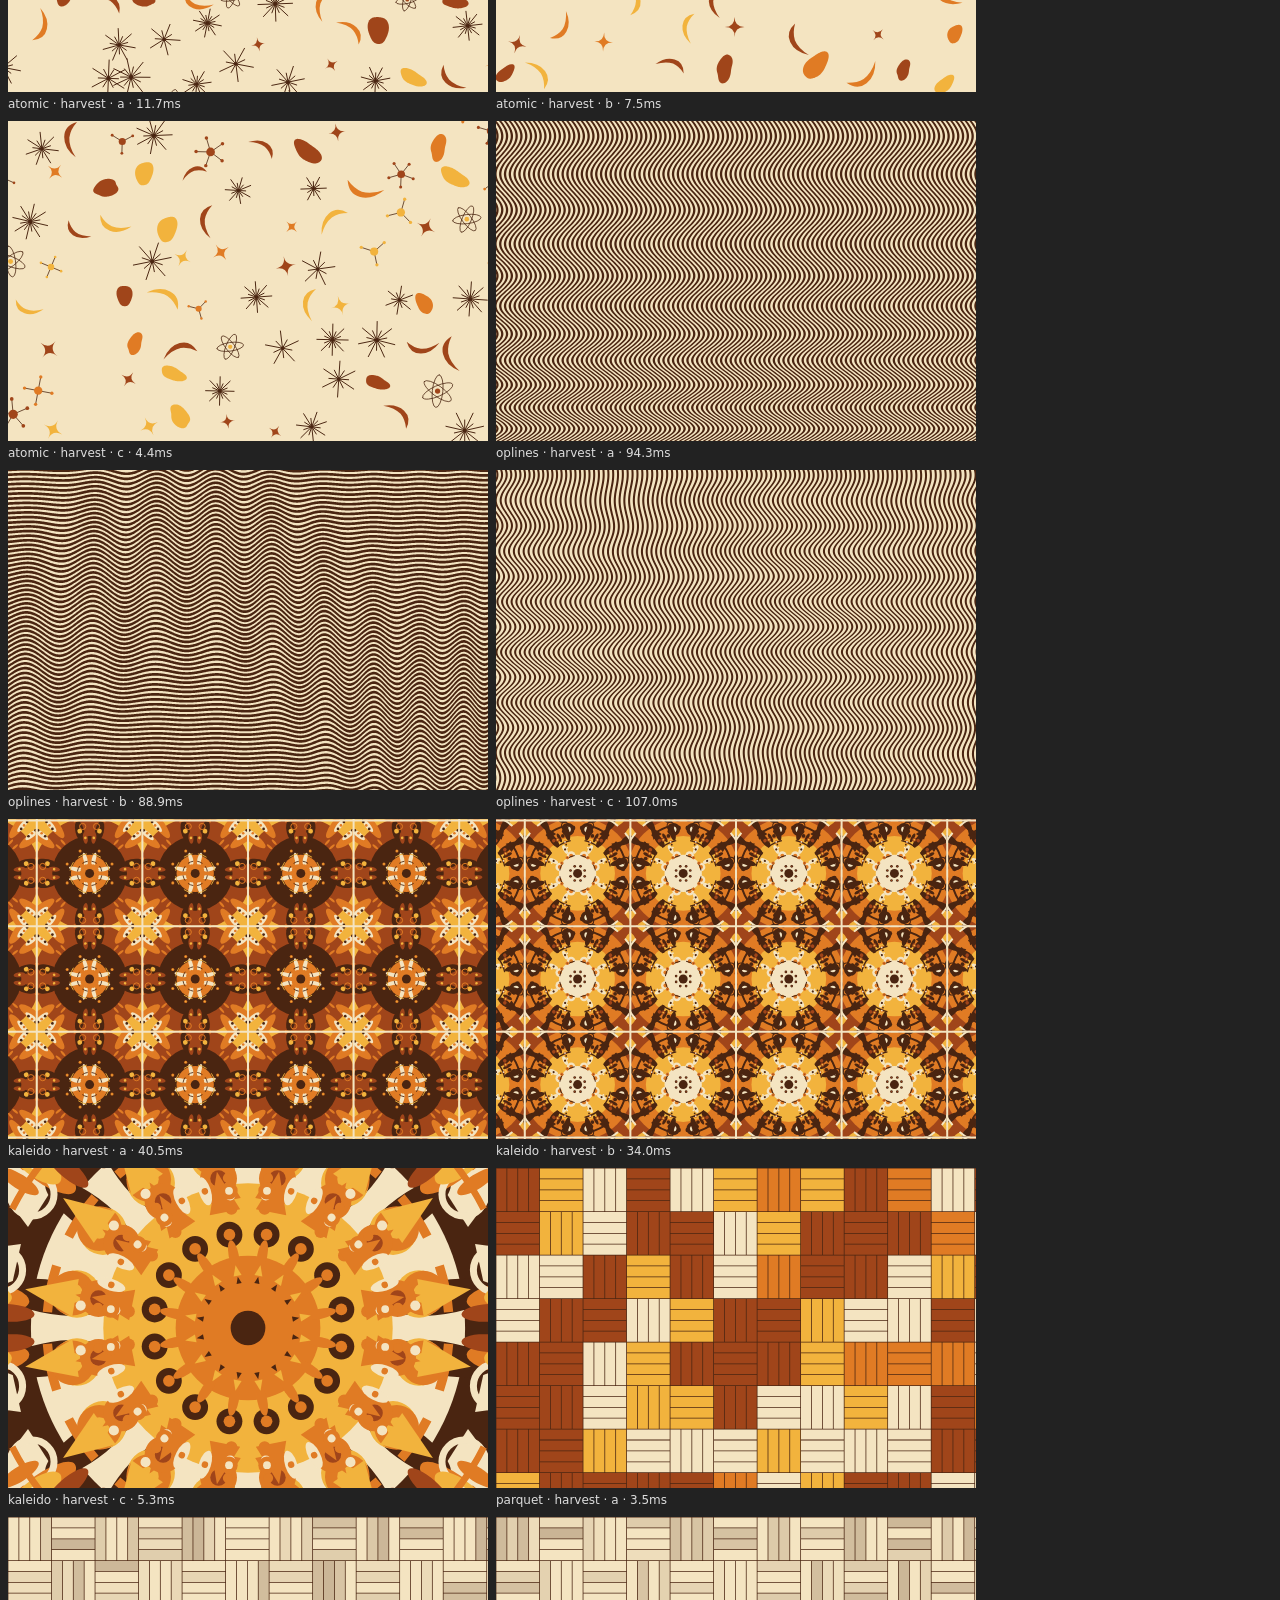
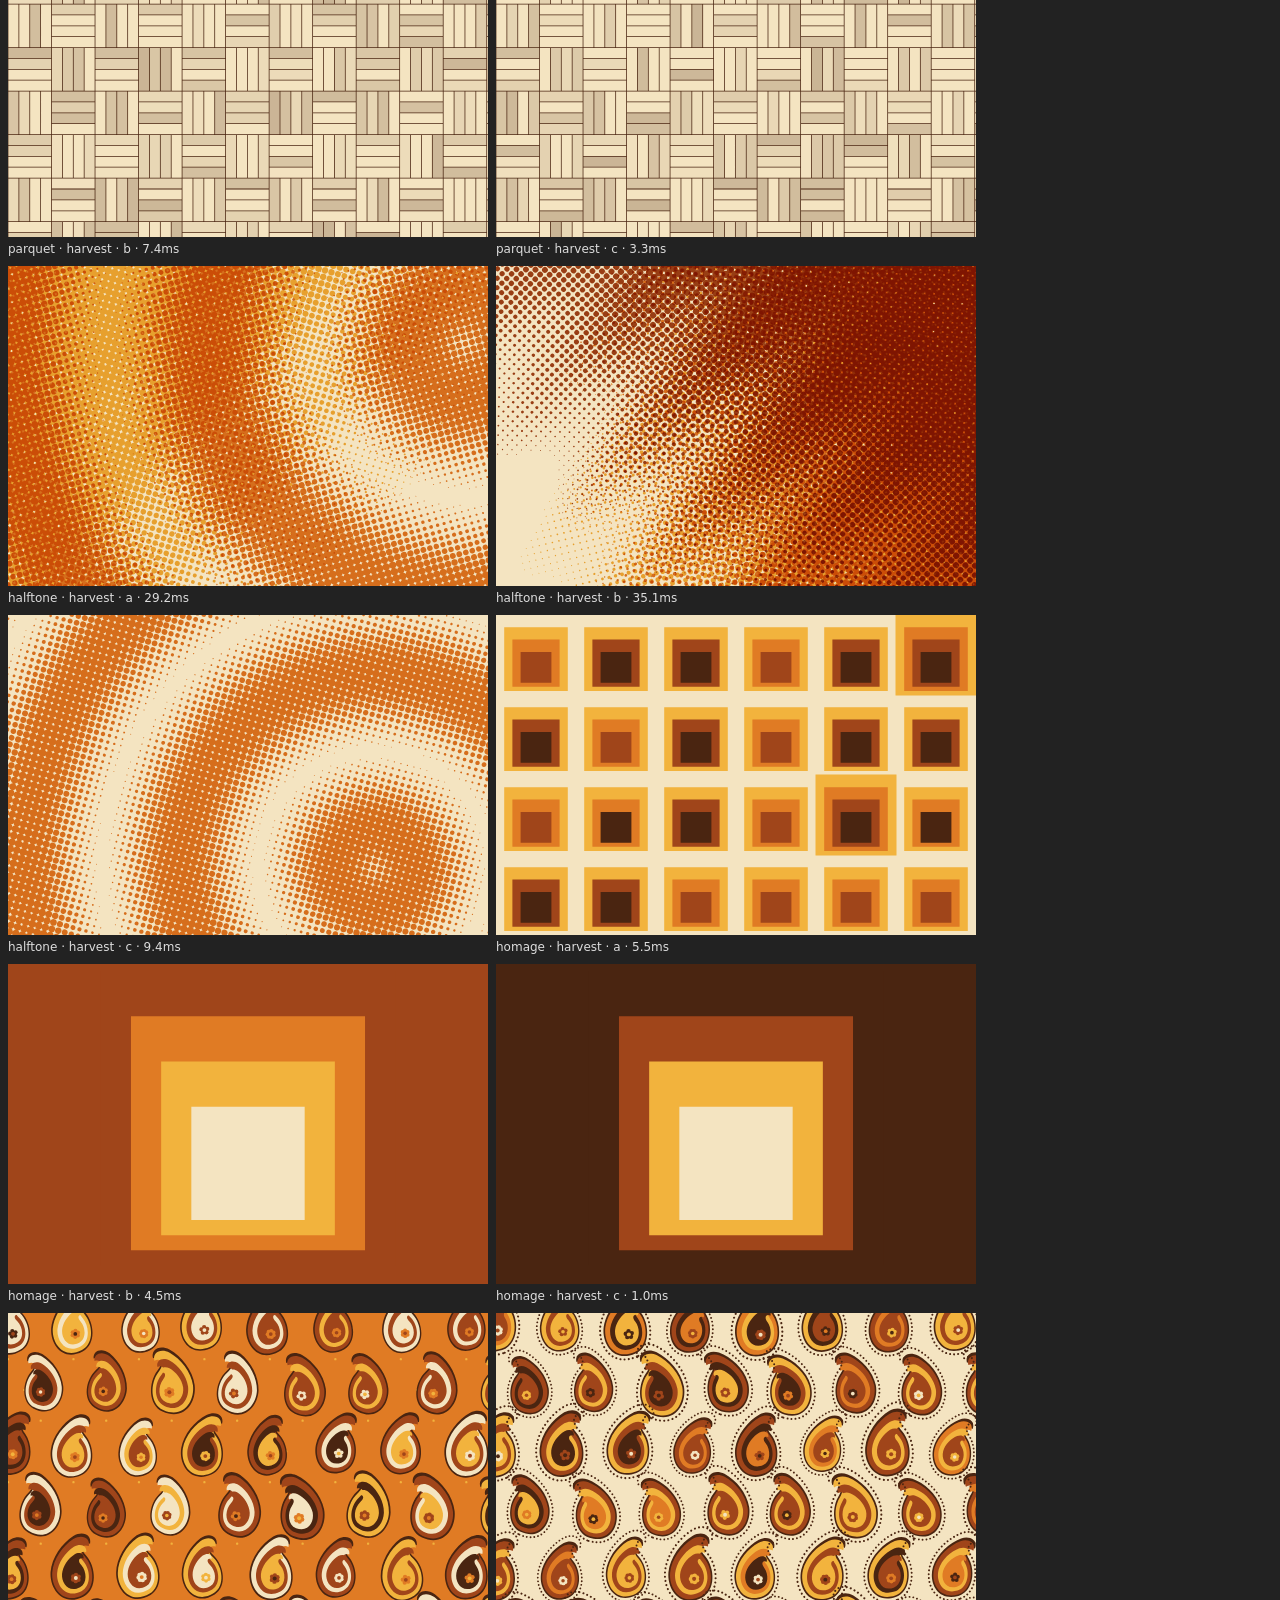
==== commit 385cdc06: "Homage covers the frame when rotated Co-Authored-By: Claude Opus 5.5 <noreply@anthropic.com>" ====
--- a/site/sheet.html
+++ b/site/sheet.html
@@ -15,7 +15,7 @@
 <body>
   <div id="grid"></div>
   <script type="module">
-    import { PATTERNS, PALETTES_BY_ID, renderPattern } from './js/core.js?v=40';
+    import { PATTERNS, PALETTES_BY_ID, renderPattern } from './js/core.js?v=41';
     const q = new URLSearchParams(location.search);
     const styles = (q.get('styles') || PATTERNS.map((p) => p.id).join()).split(',');
     const seeds = (q.get('seeds') || 'a,b,c').split(',');
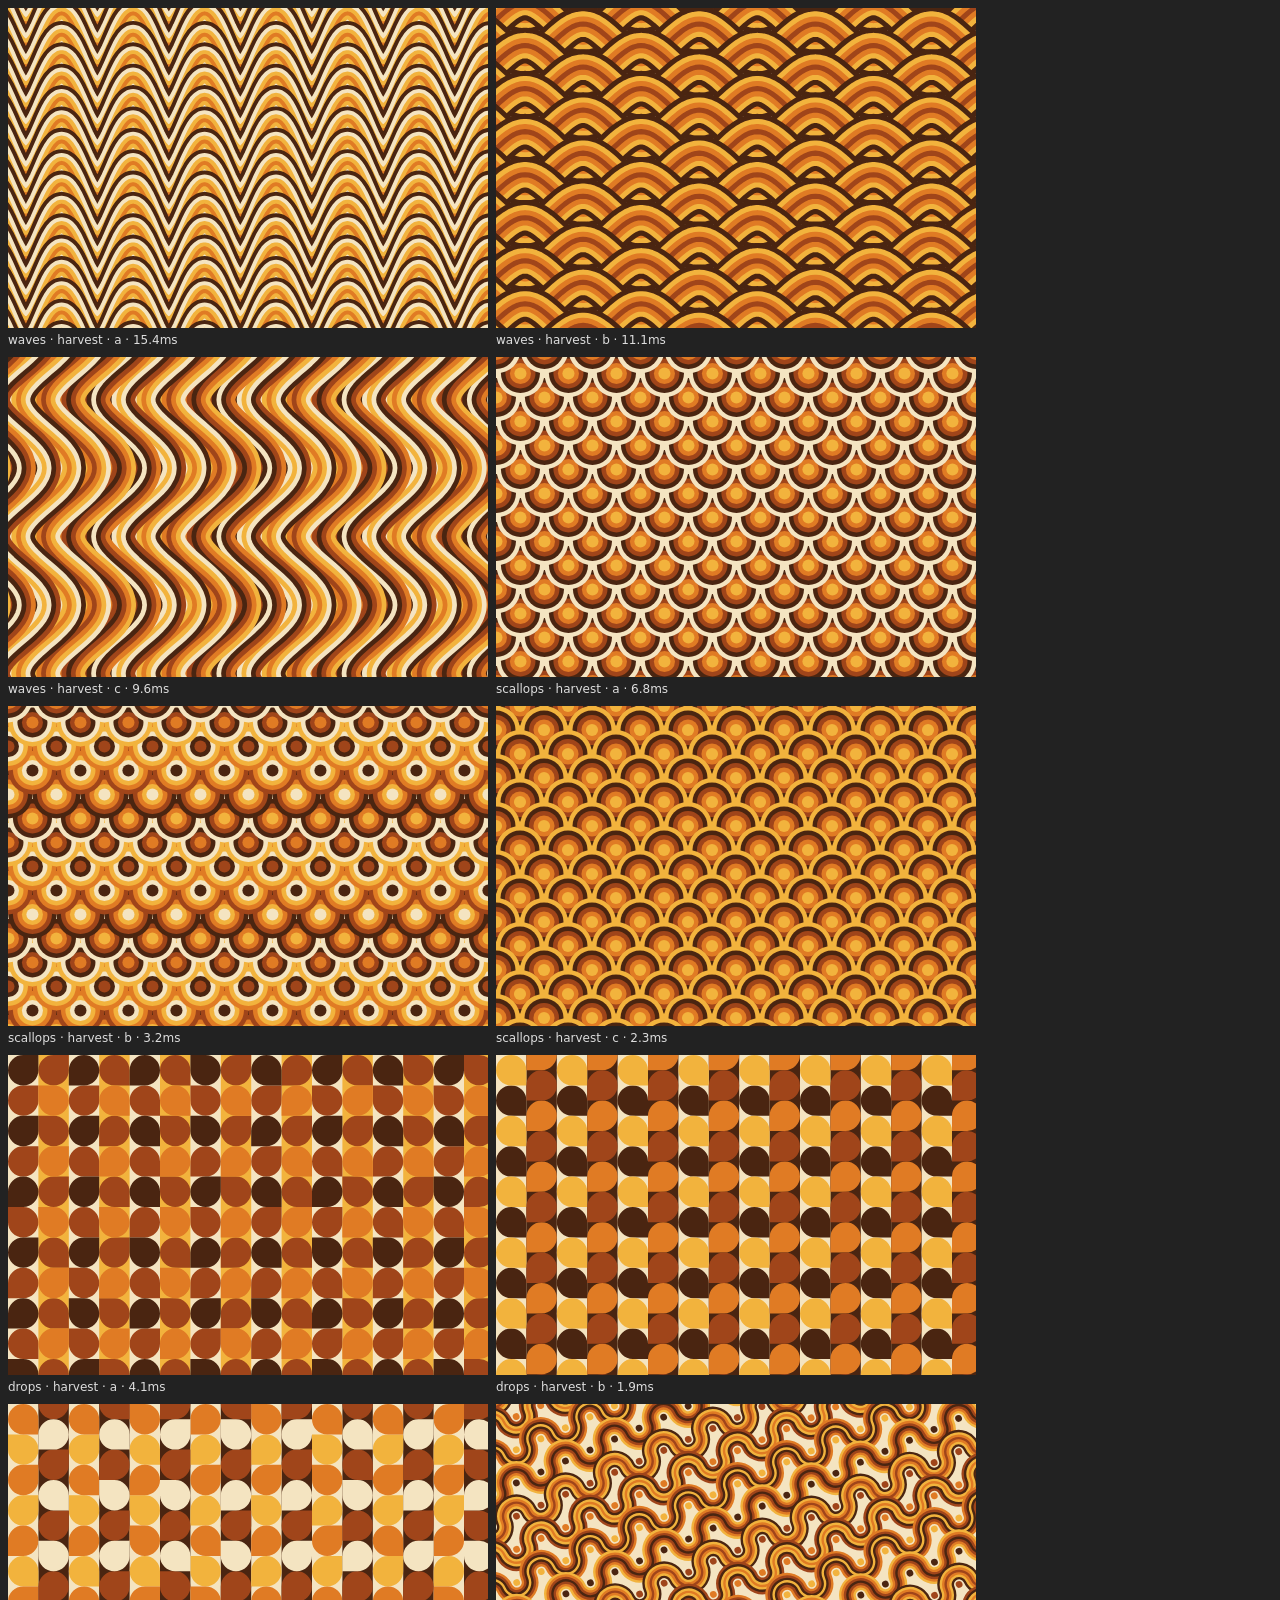
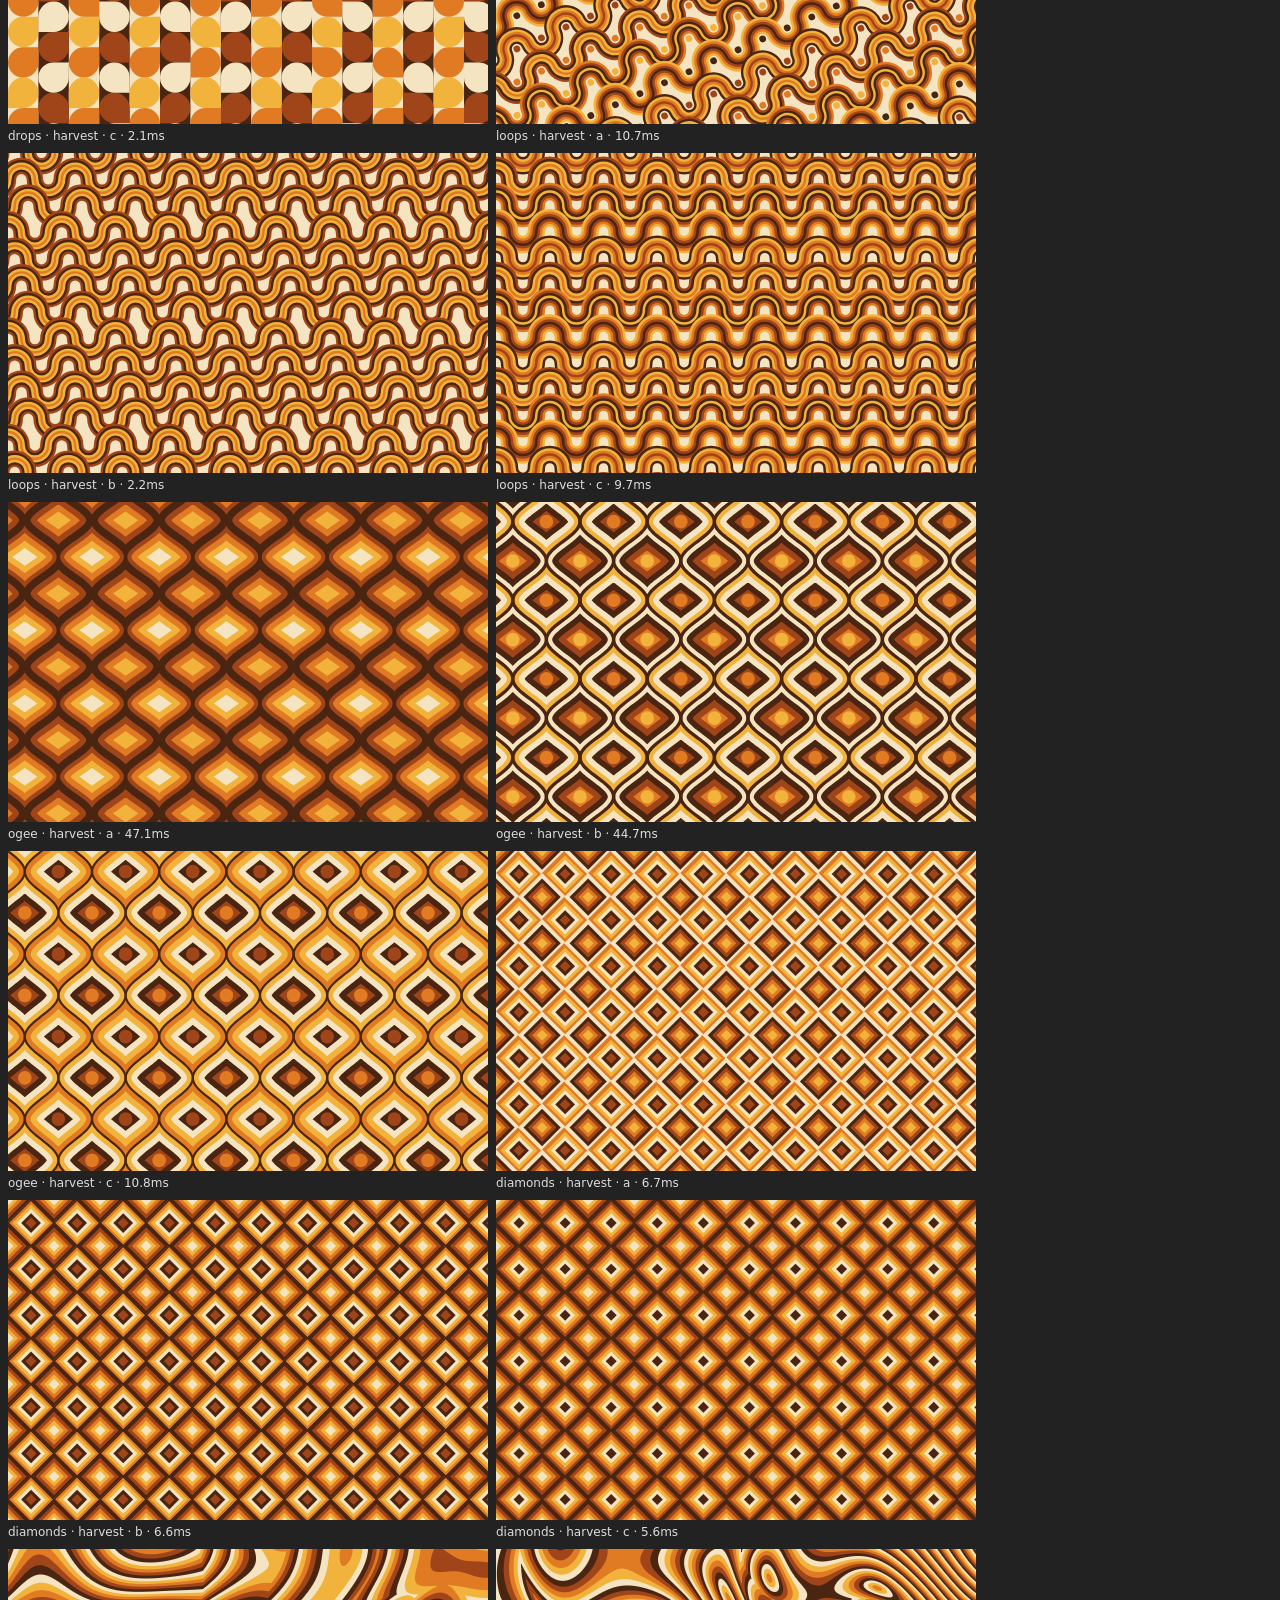
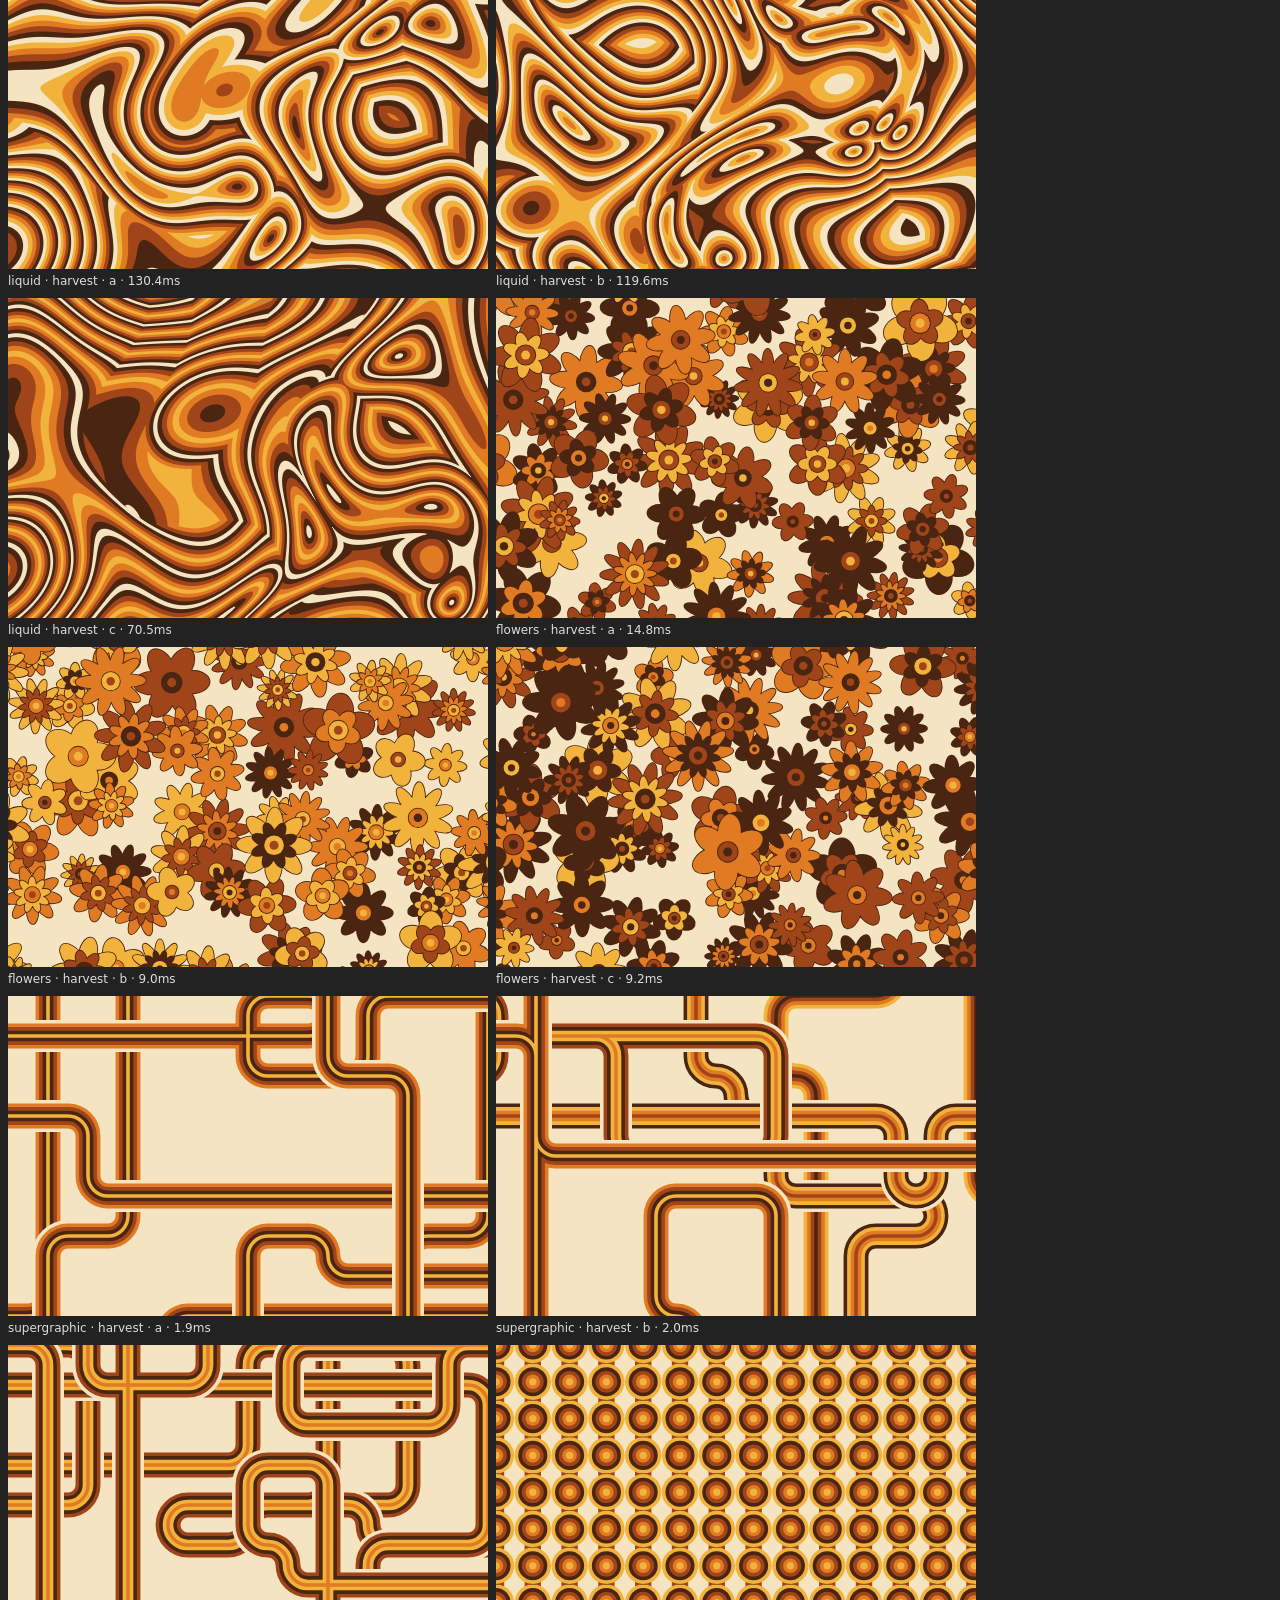
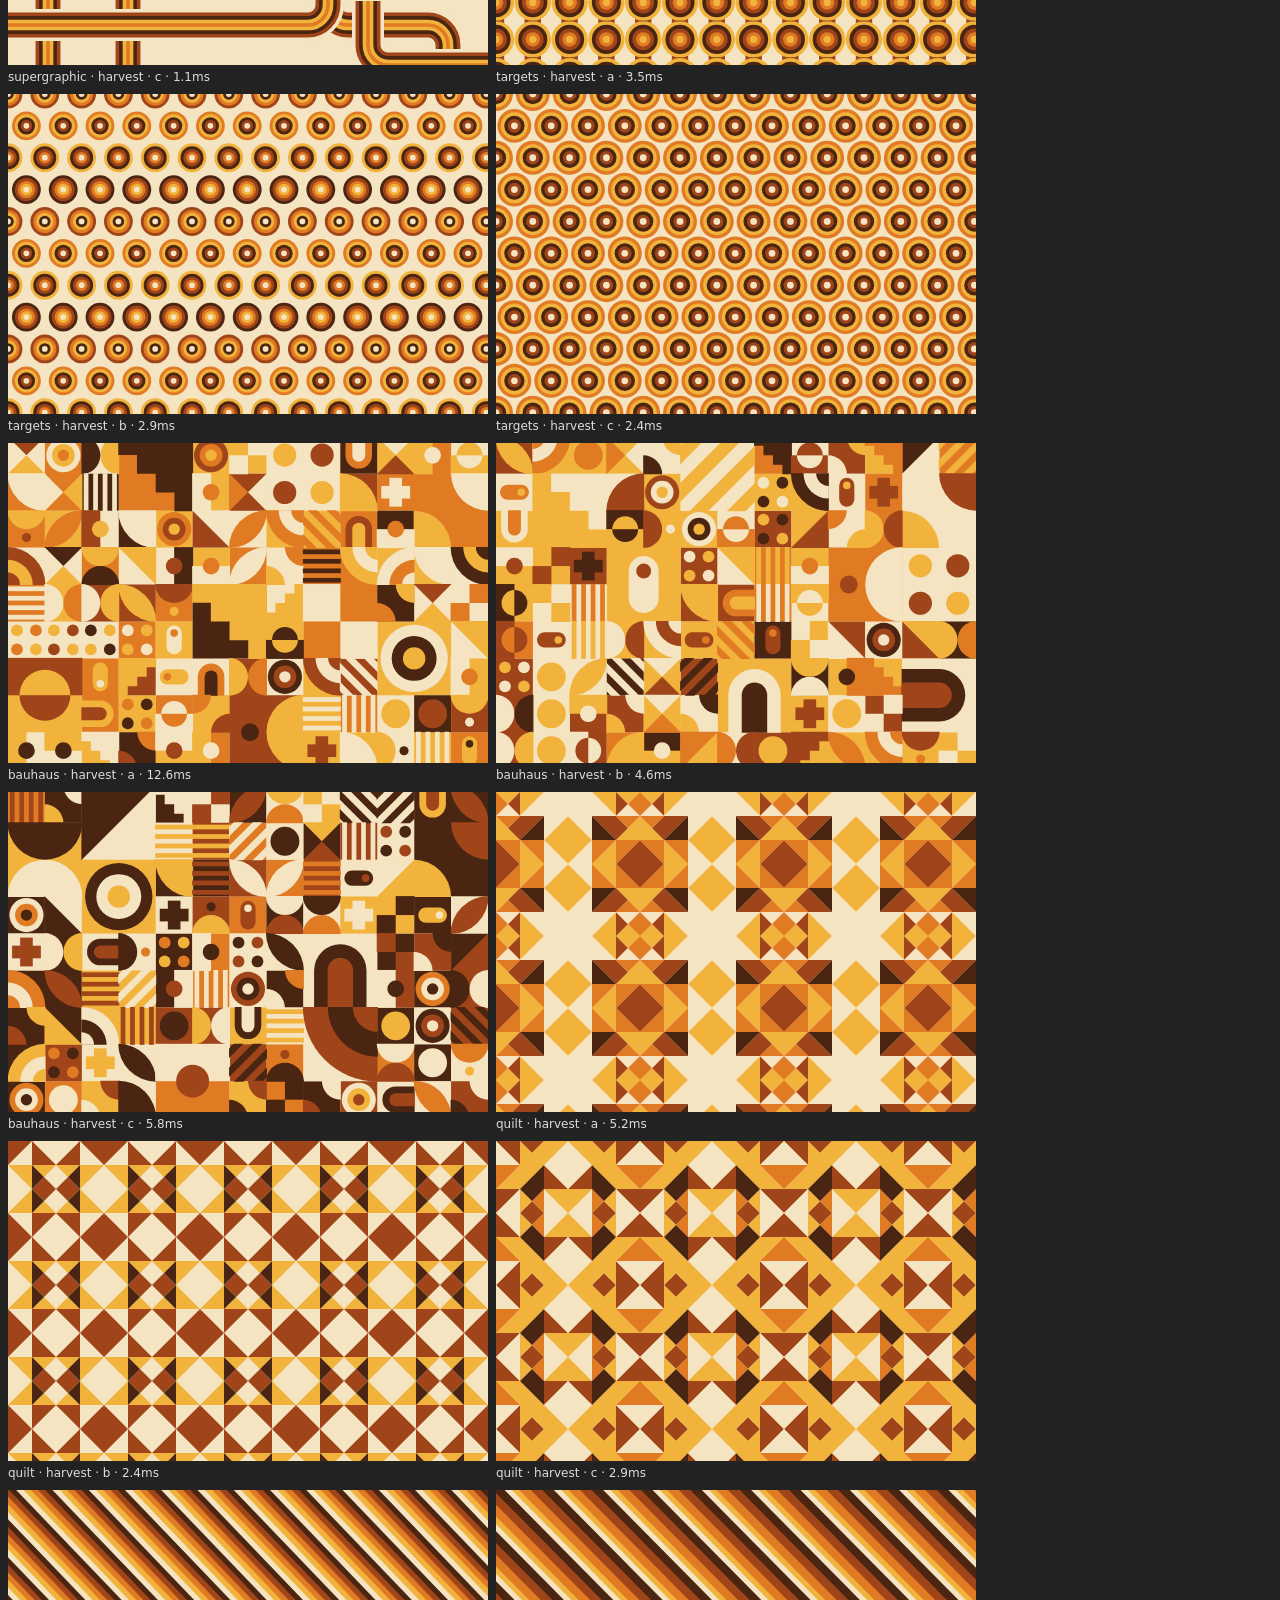
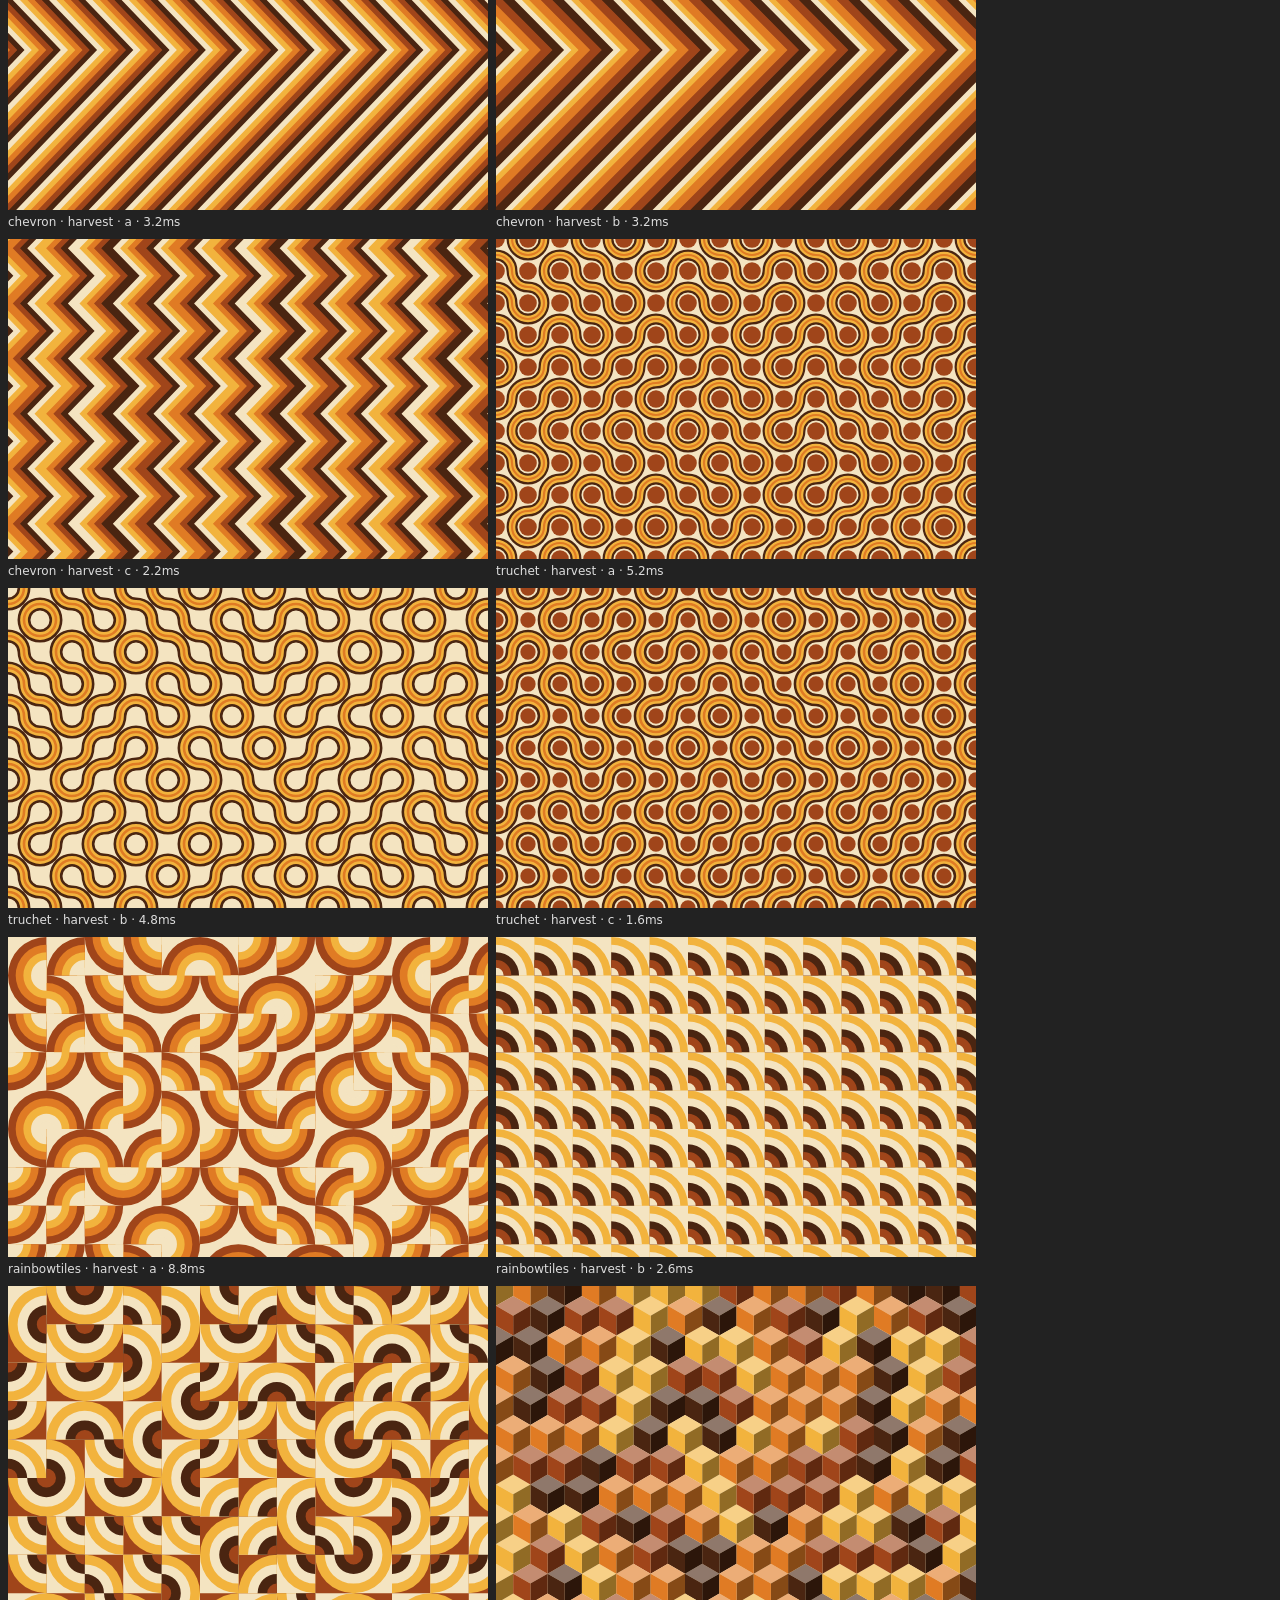
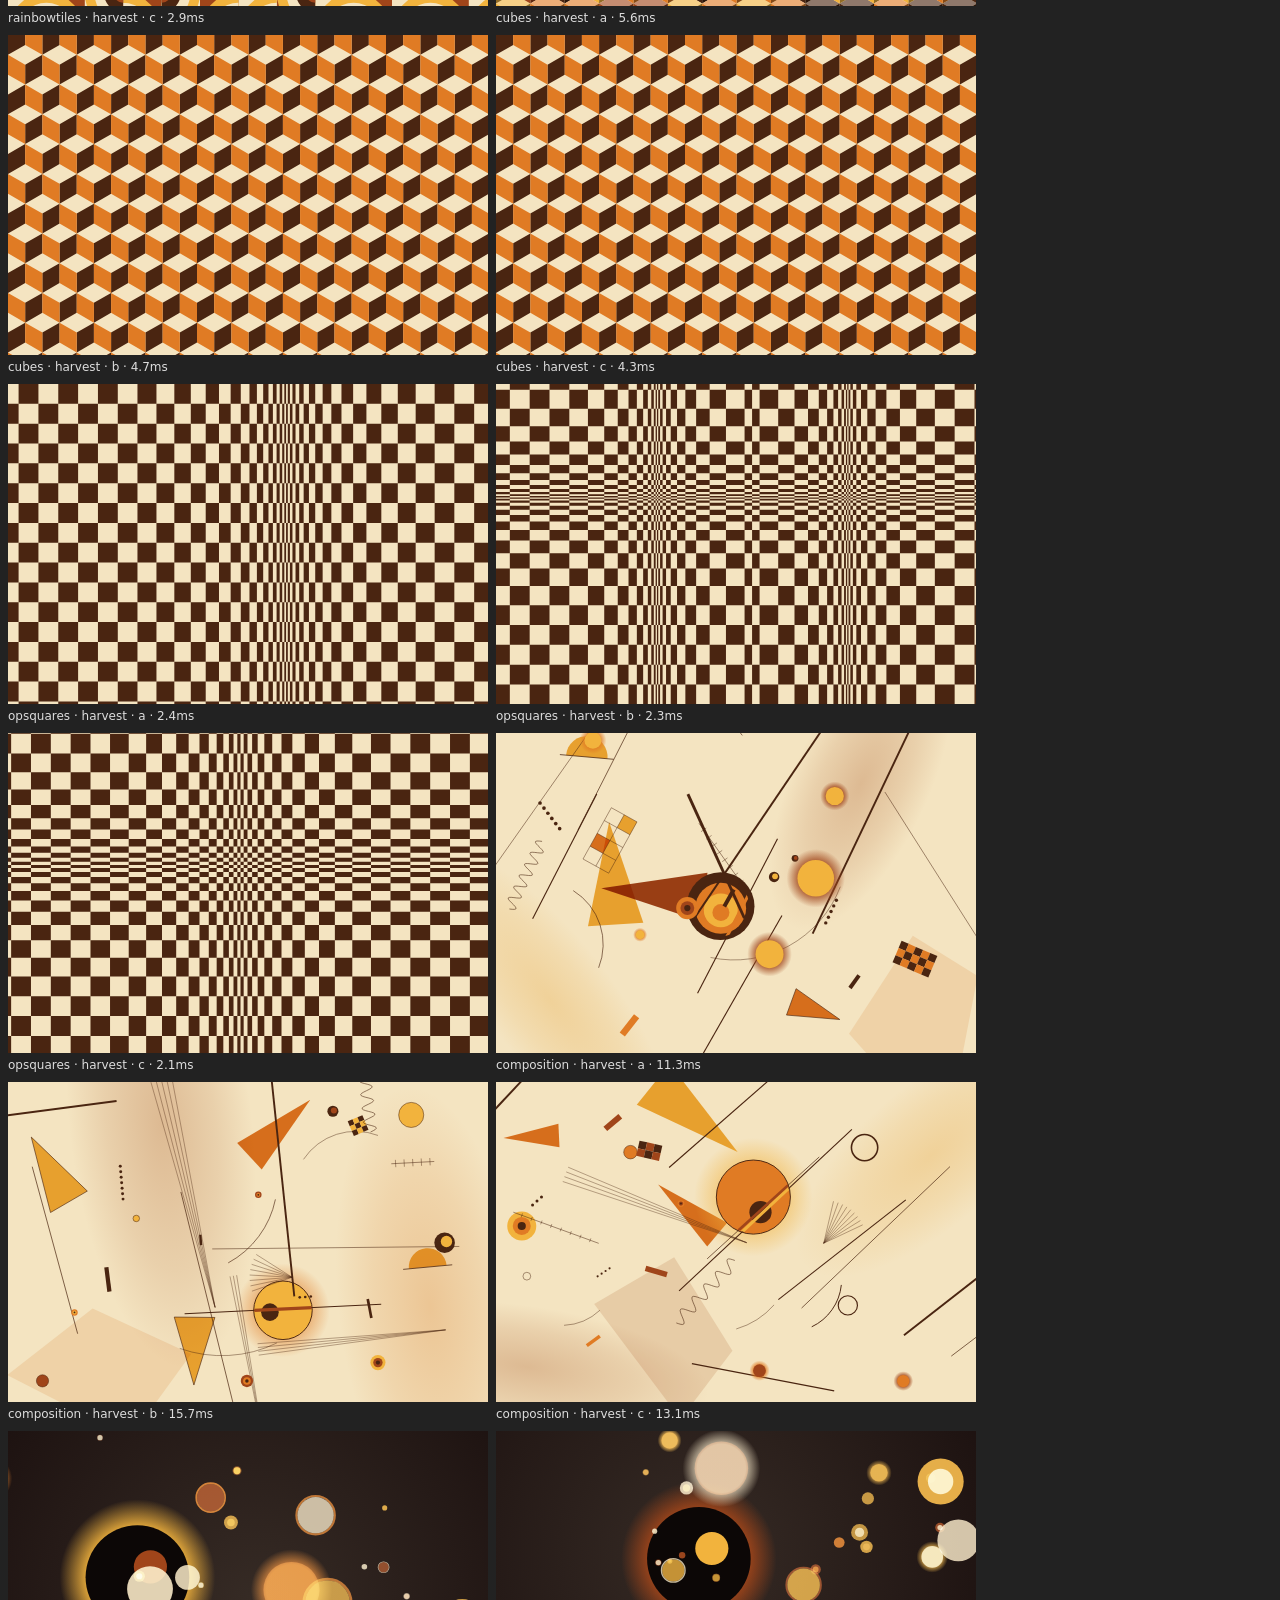
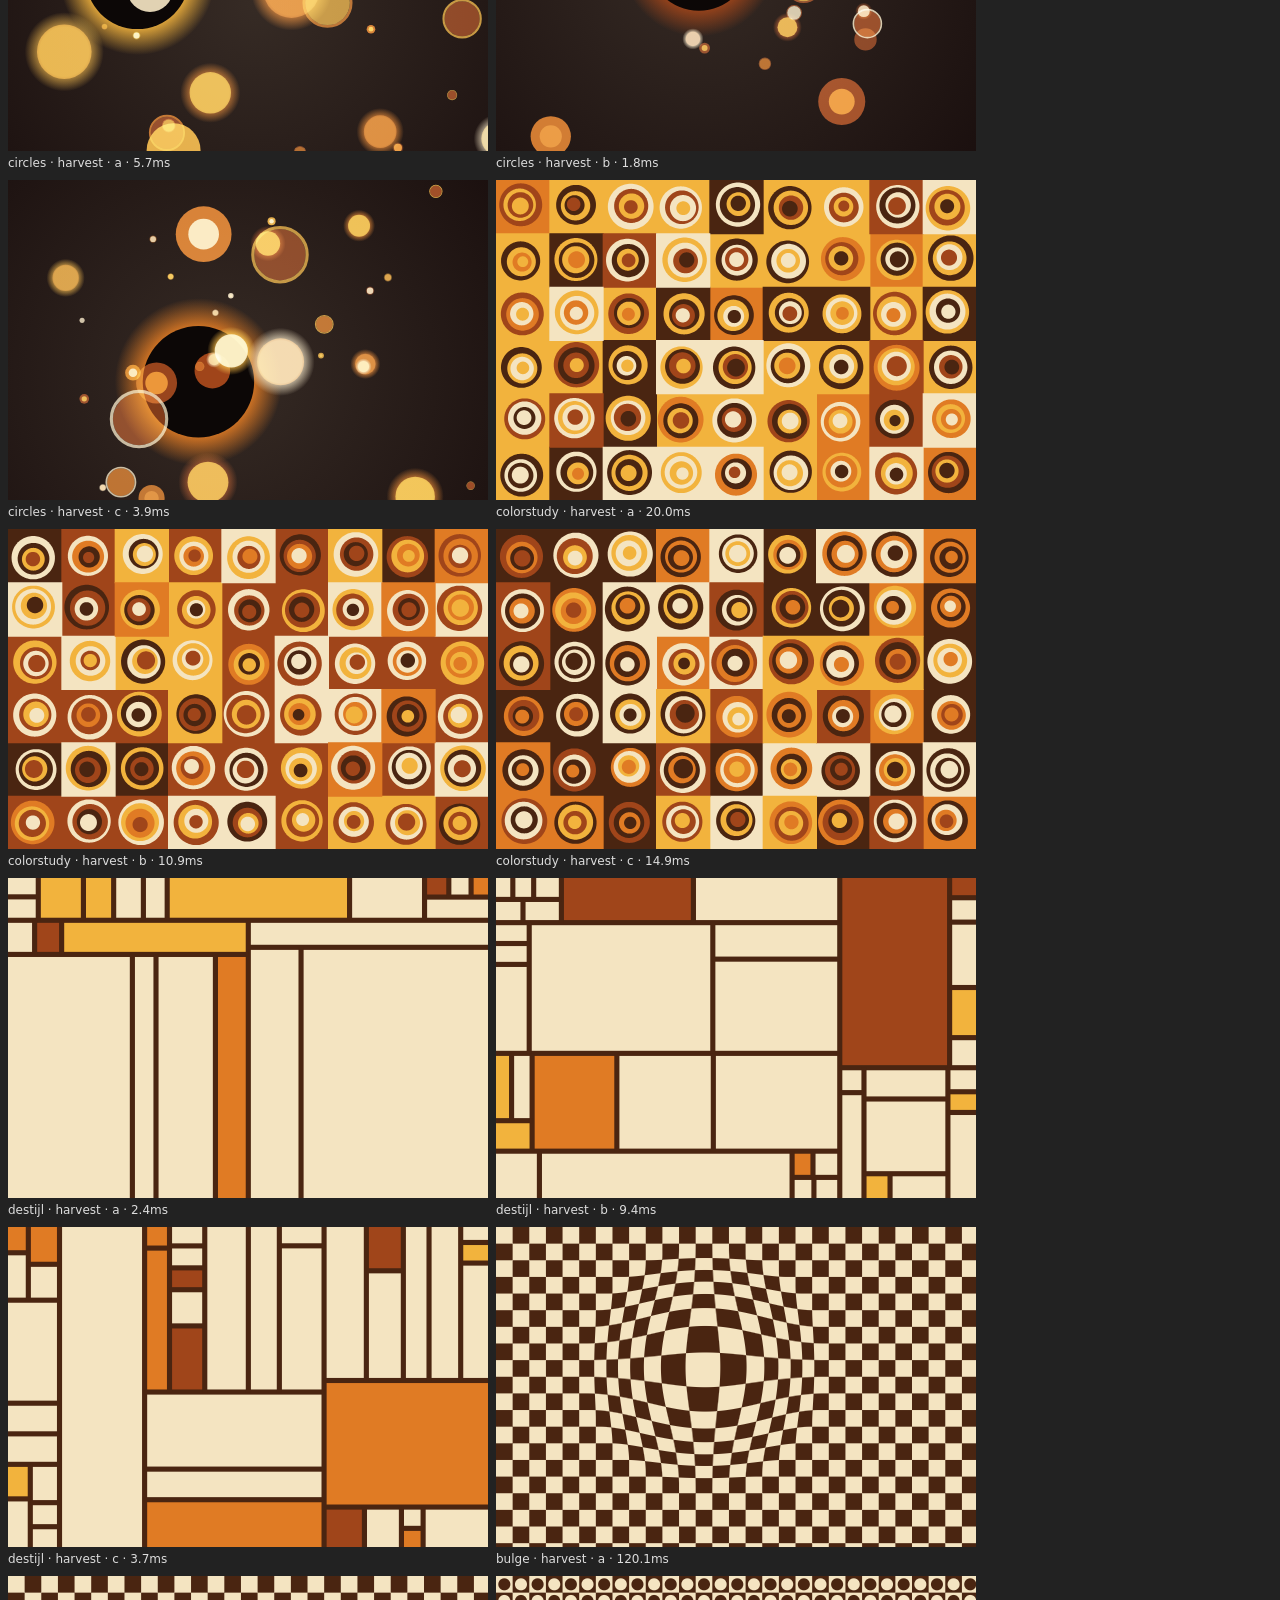
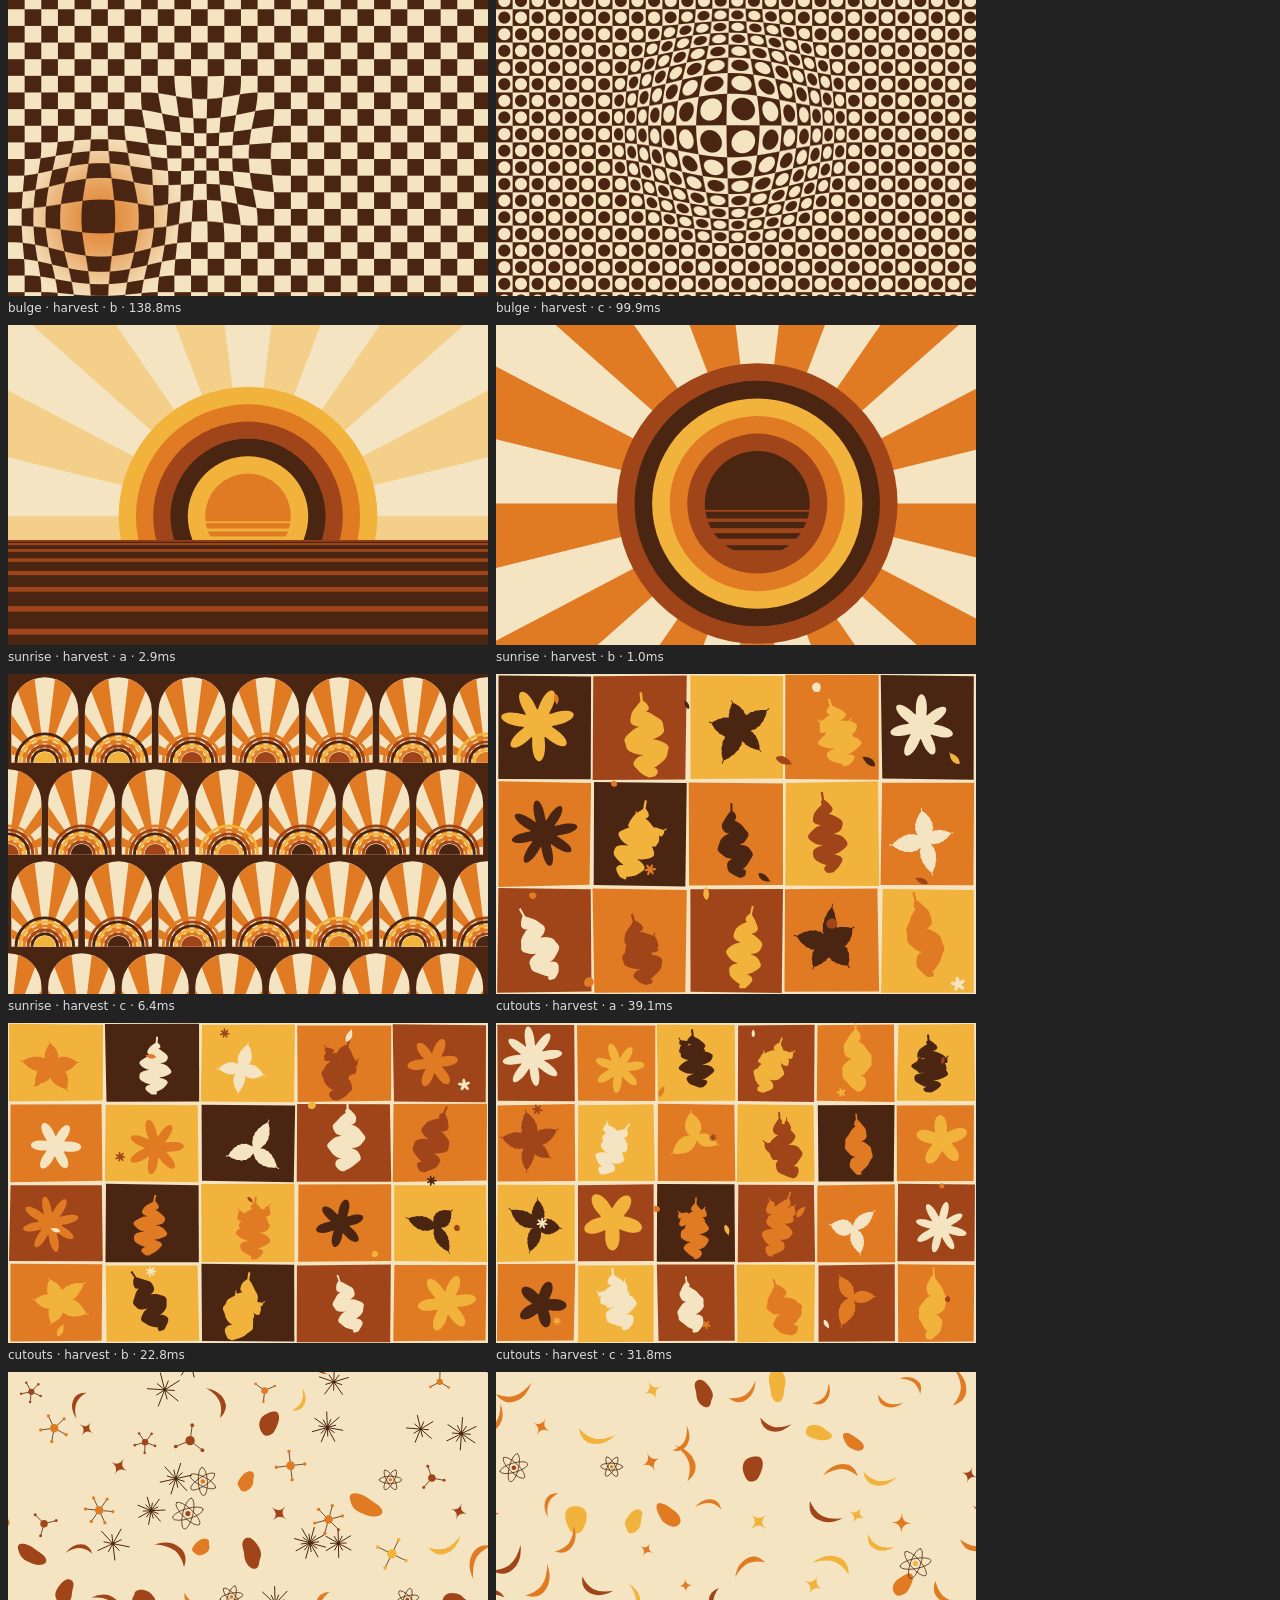
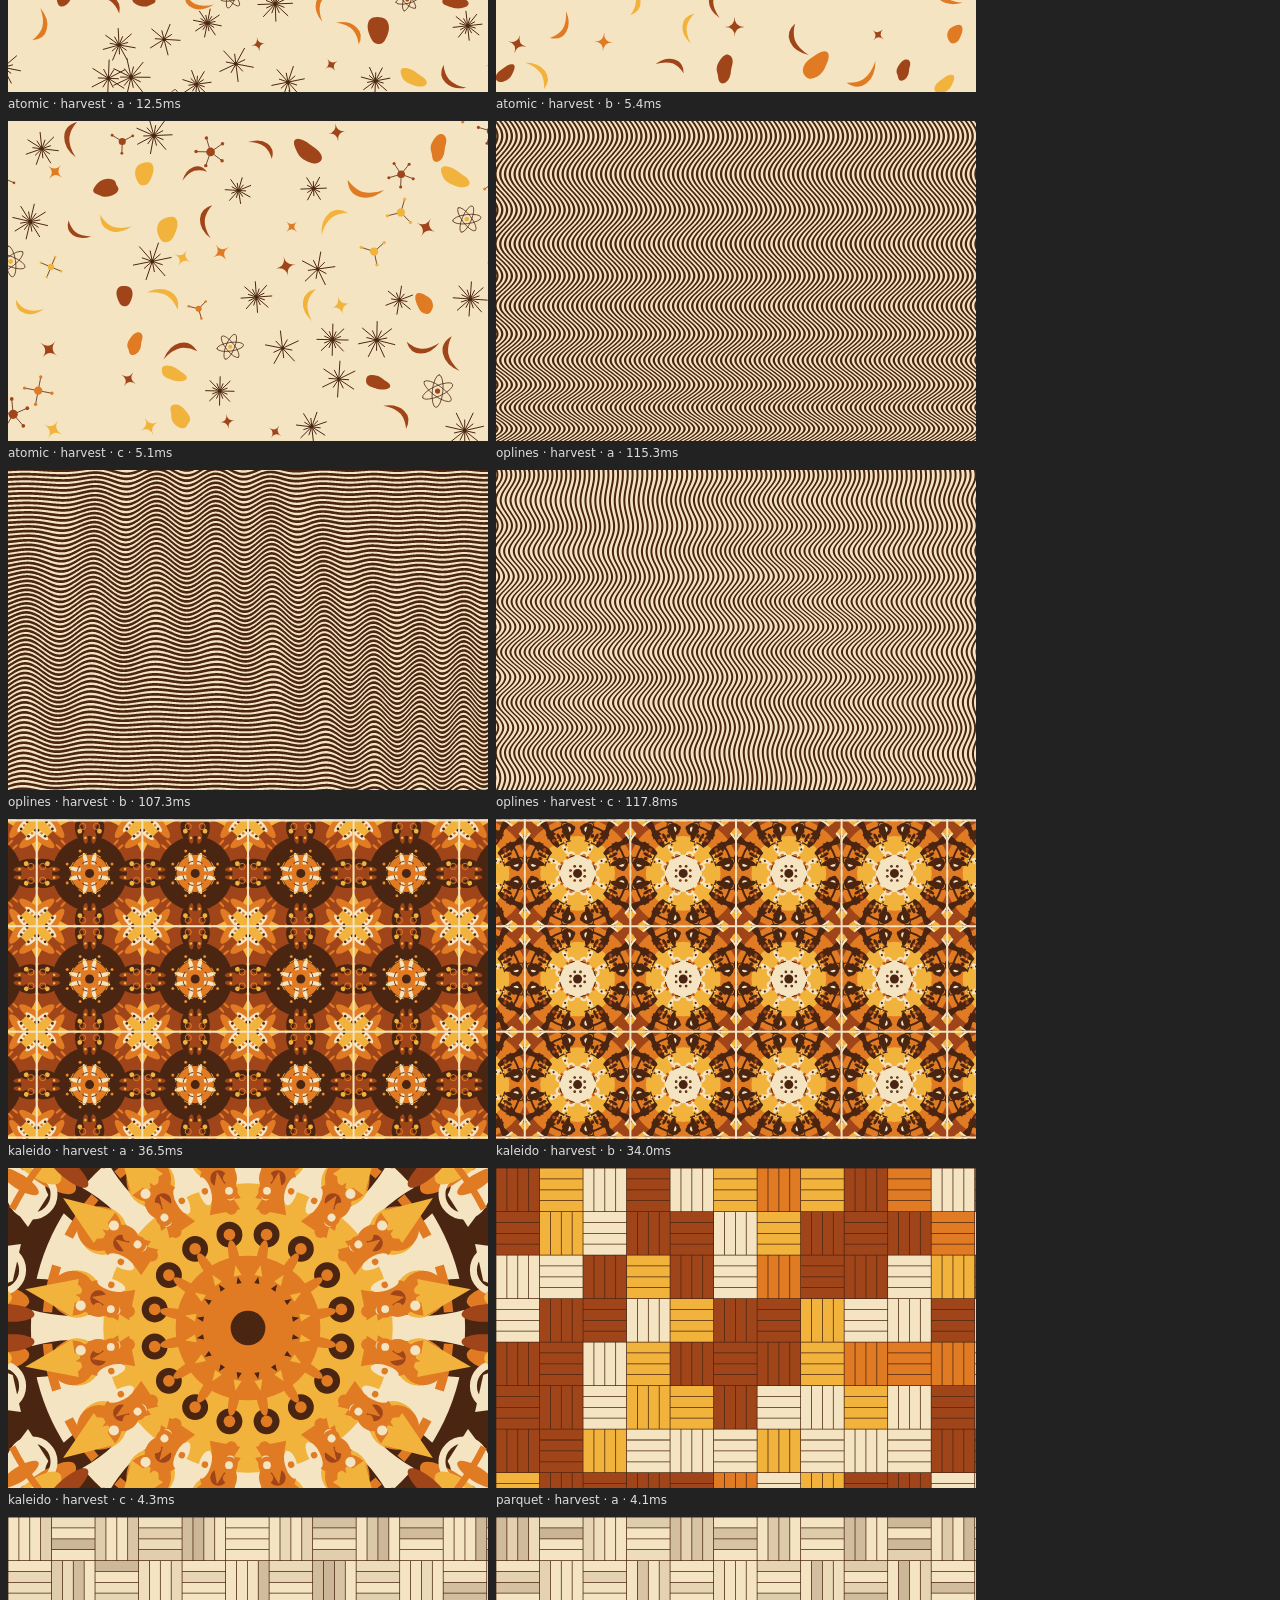
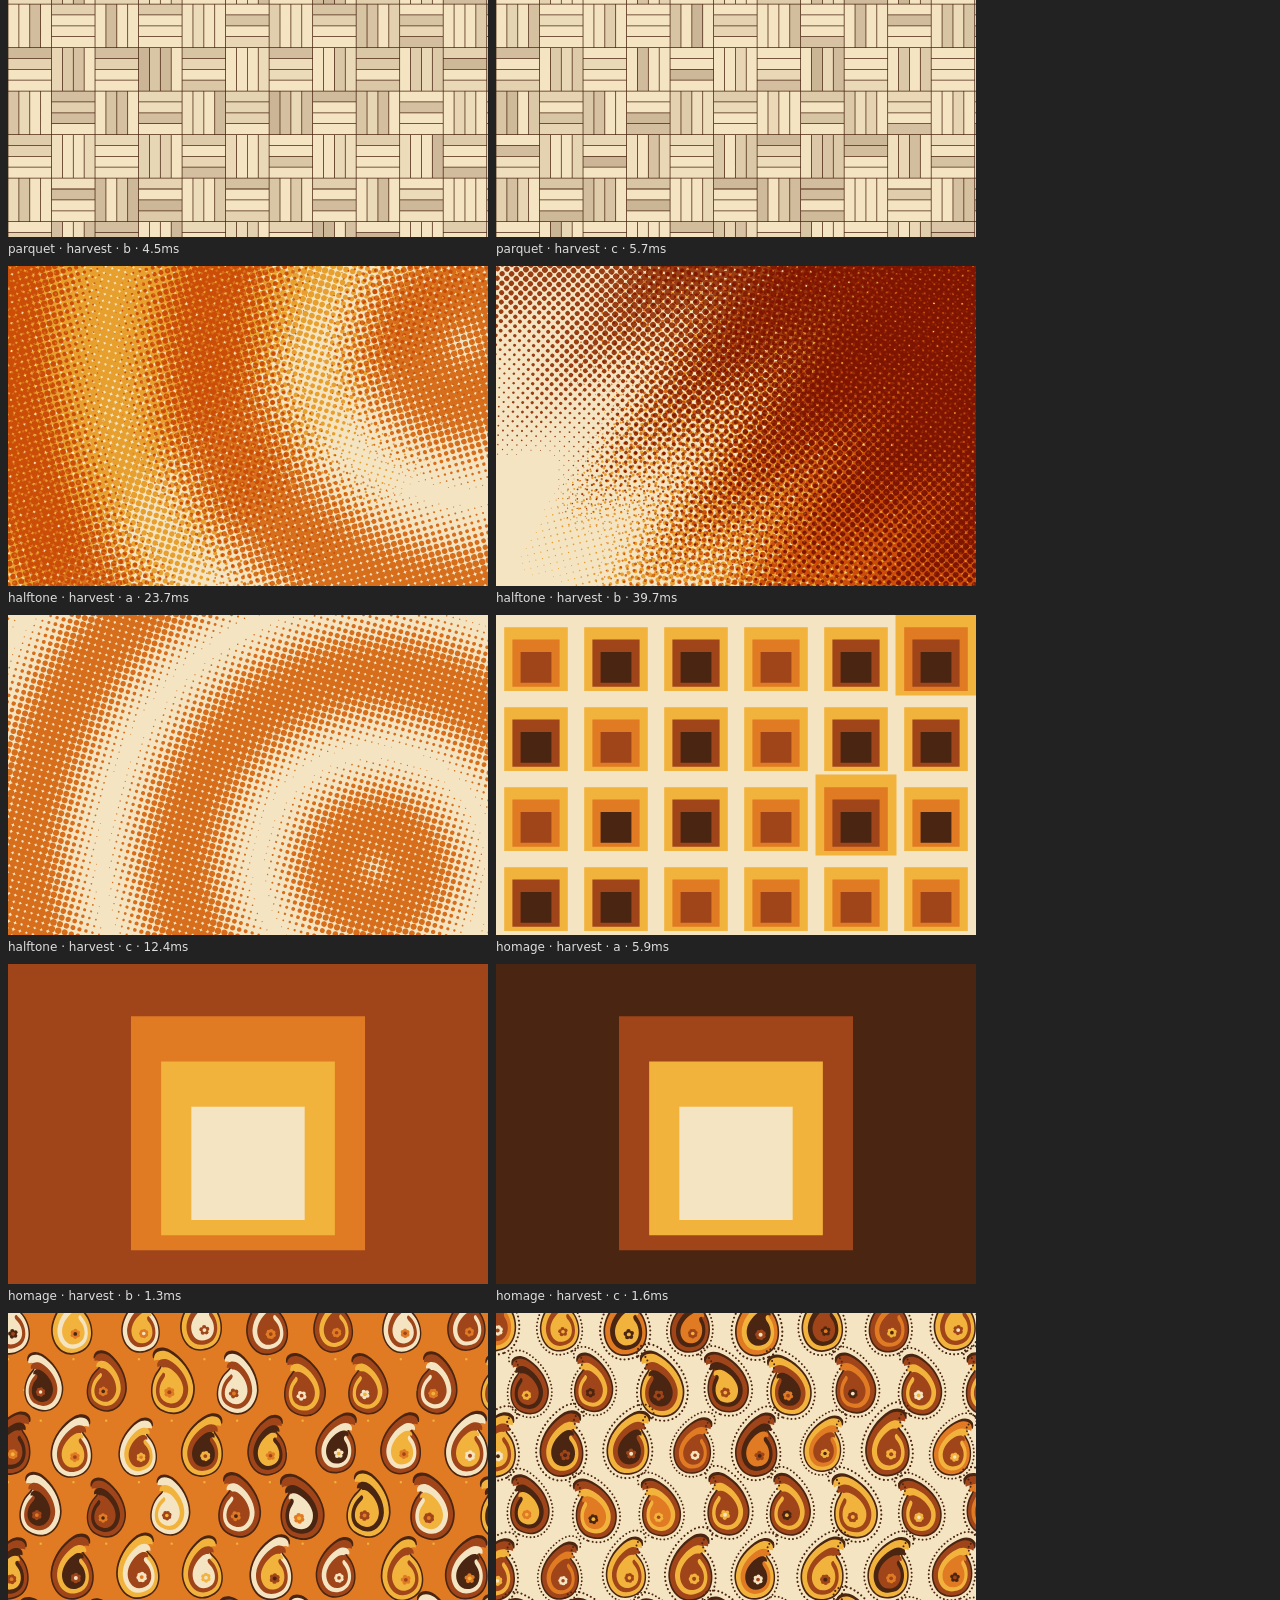
==== commit 407b3924: "Keep output sizes within 16:1 Patterns scale to the shorter side, so extreme strips (8192 x 16) drew" ====
--- a/site/sheet.html
+++ b/site/sheet.html
@@ -15,7 +15,7 @@
 <body>
   <div id="grid"></div>
   <script type="module">
-    import { PATTERNS, PALETTES_BY_ID, renderPattern } from './js/core.js?v=41';
+    import { PATTERNS, PALETTES_BY_ID, renderPattern } from './js/core.js?v=42';
     const q = new URLSearchParams(location.search);
     const styles = (q.get('styles') || PATTERNS.map((p) => p.id).join()).split(',');
     const seeds = (q.get('seeds') || 'a,b,c').split(',');
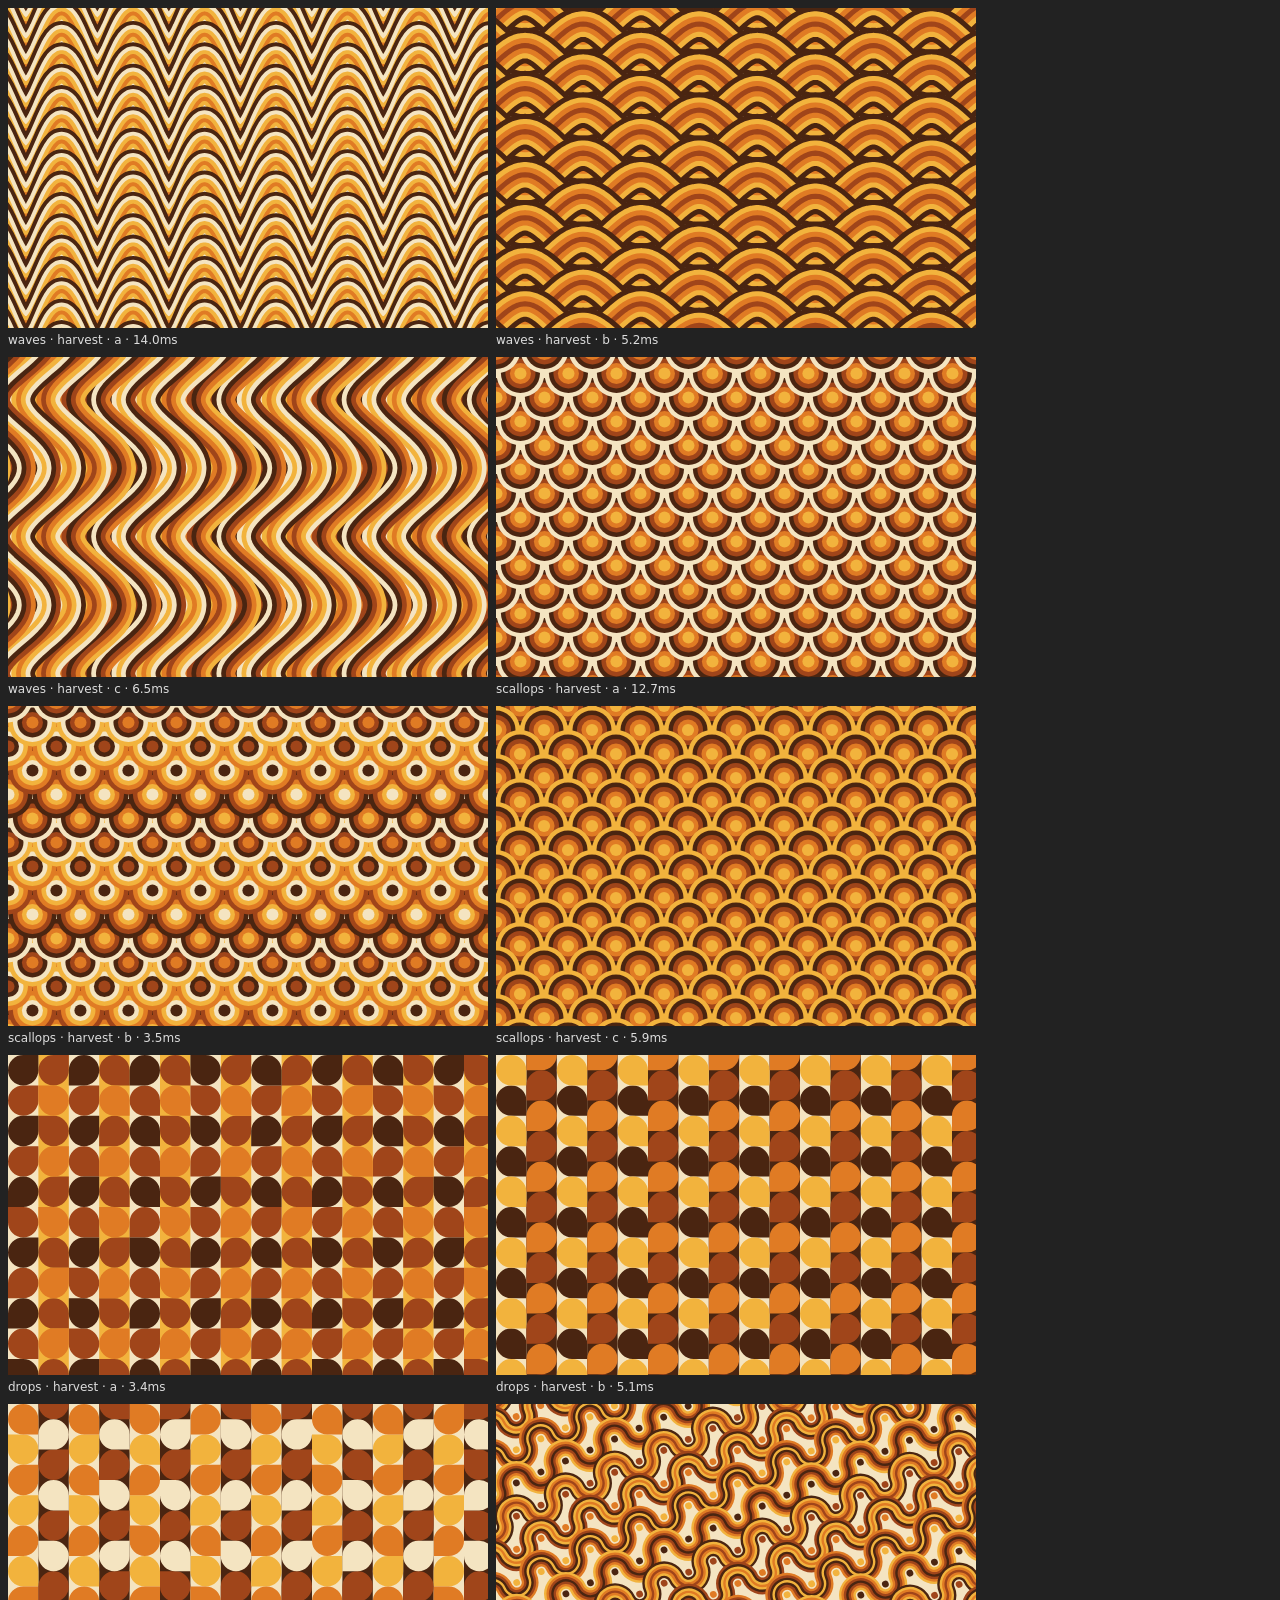
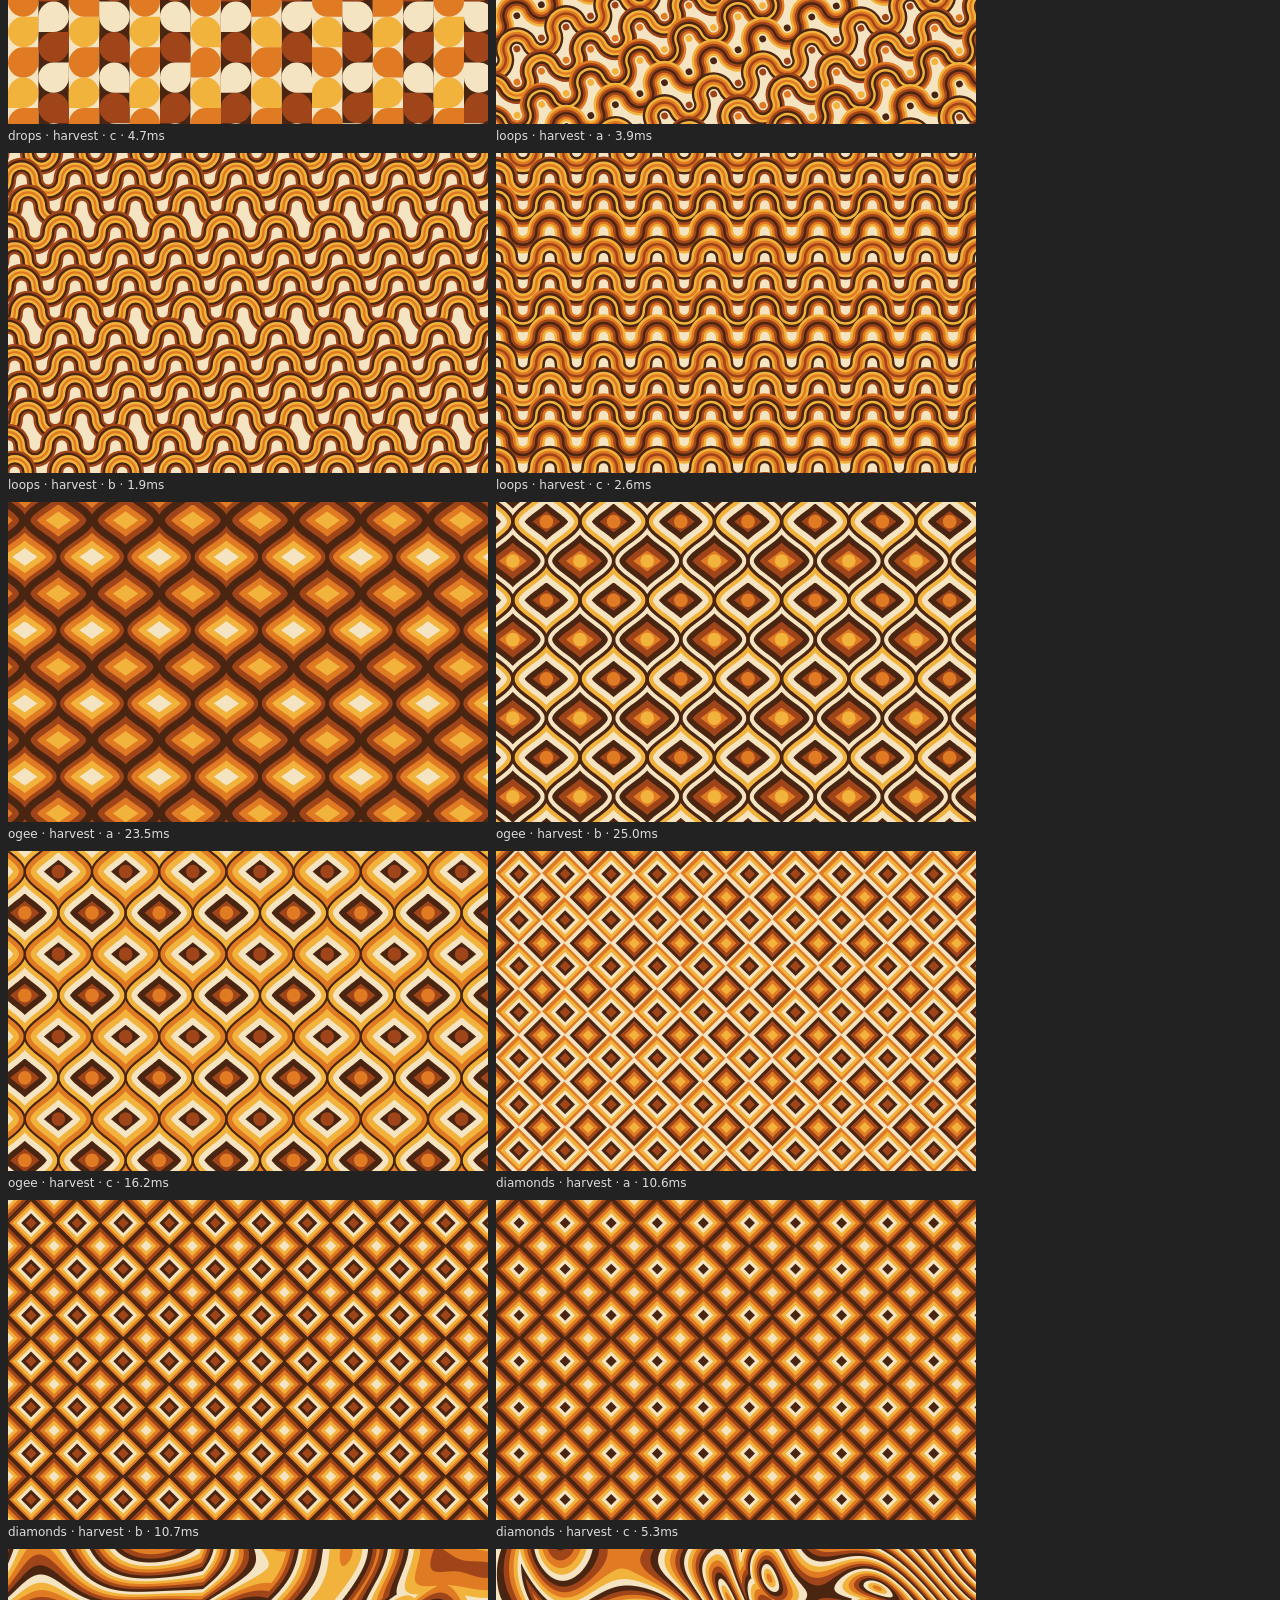
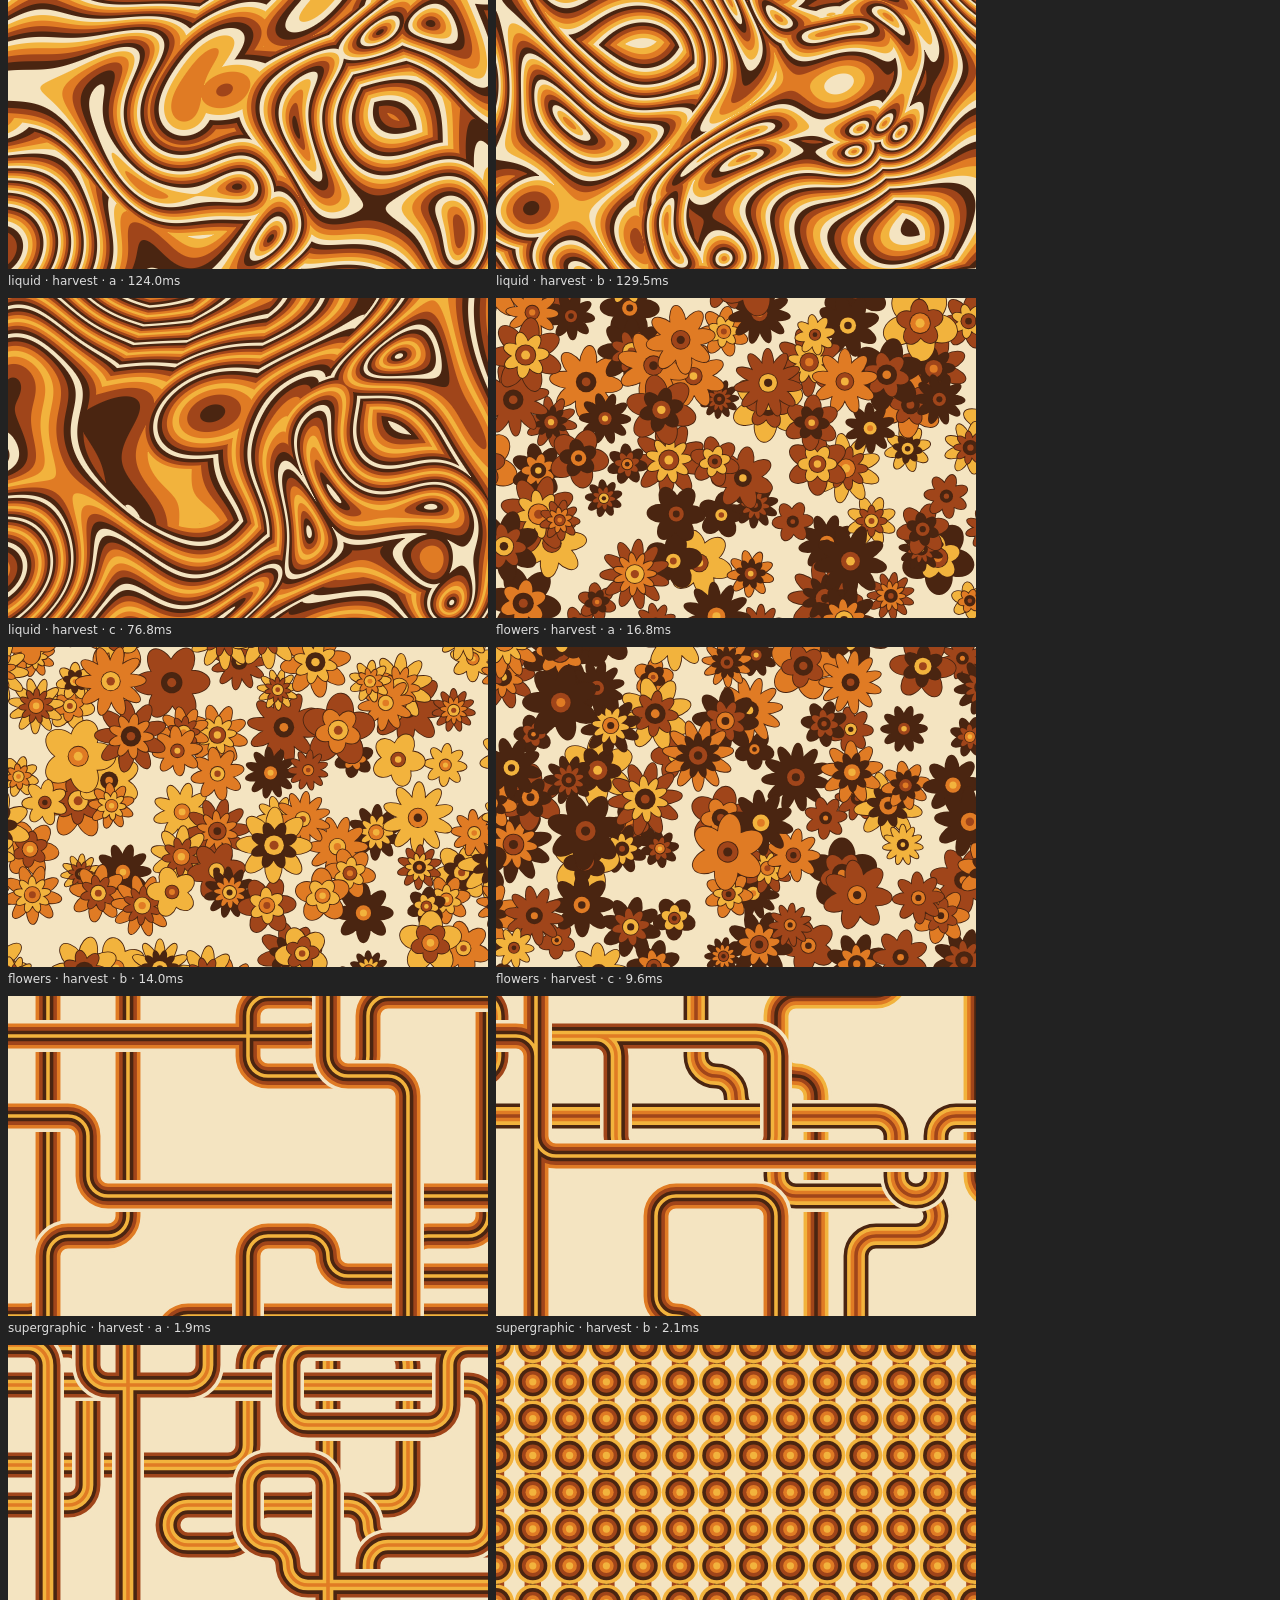
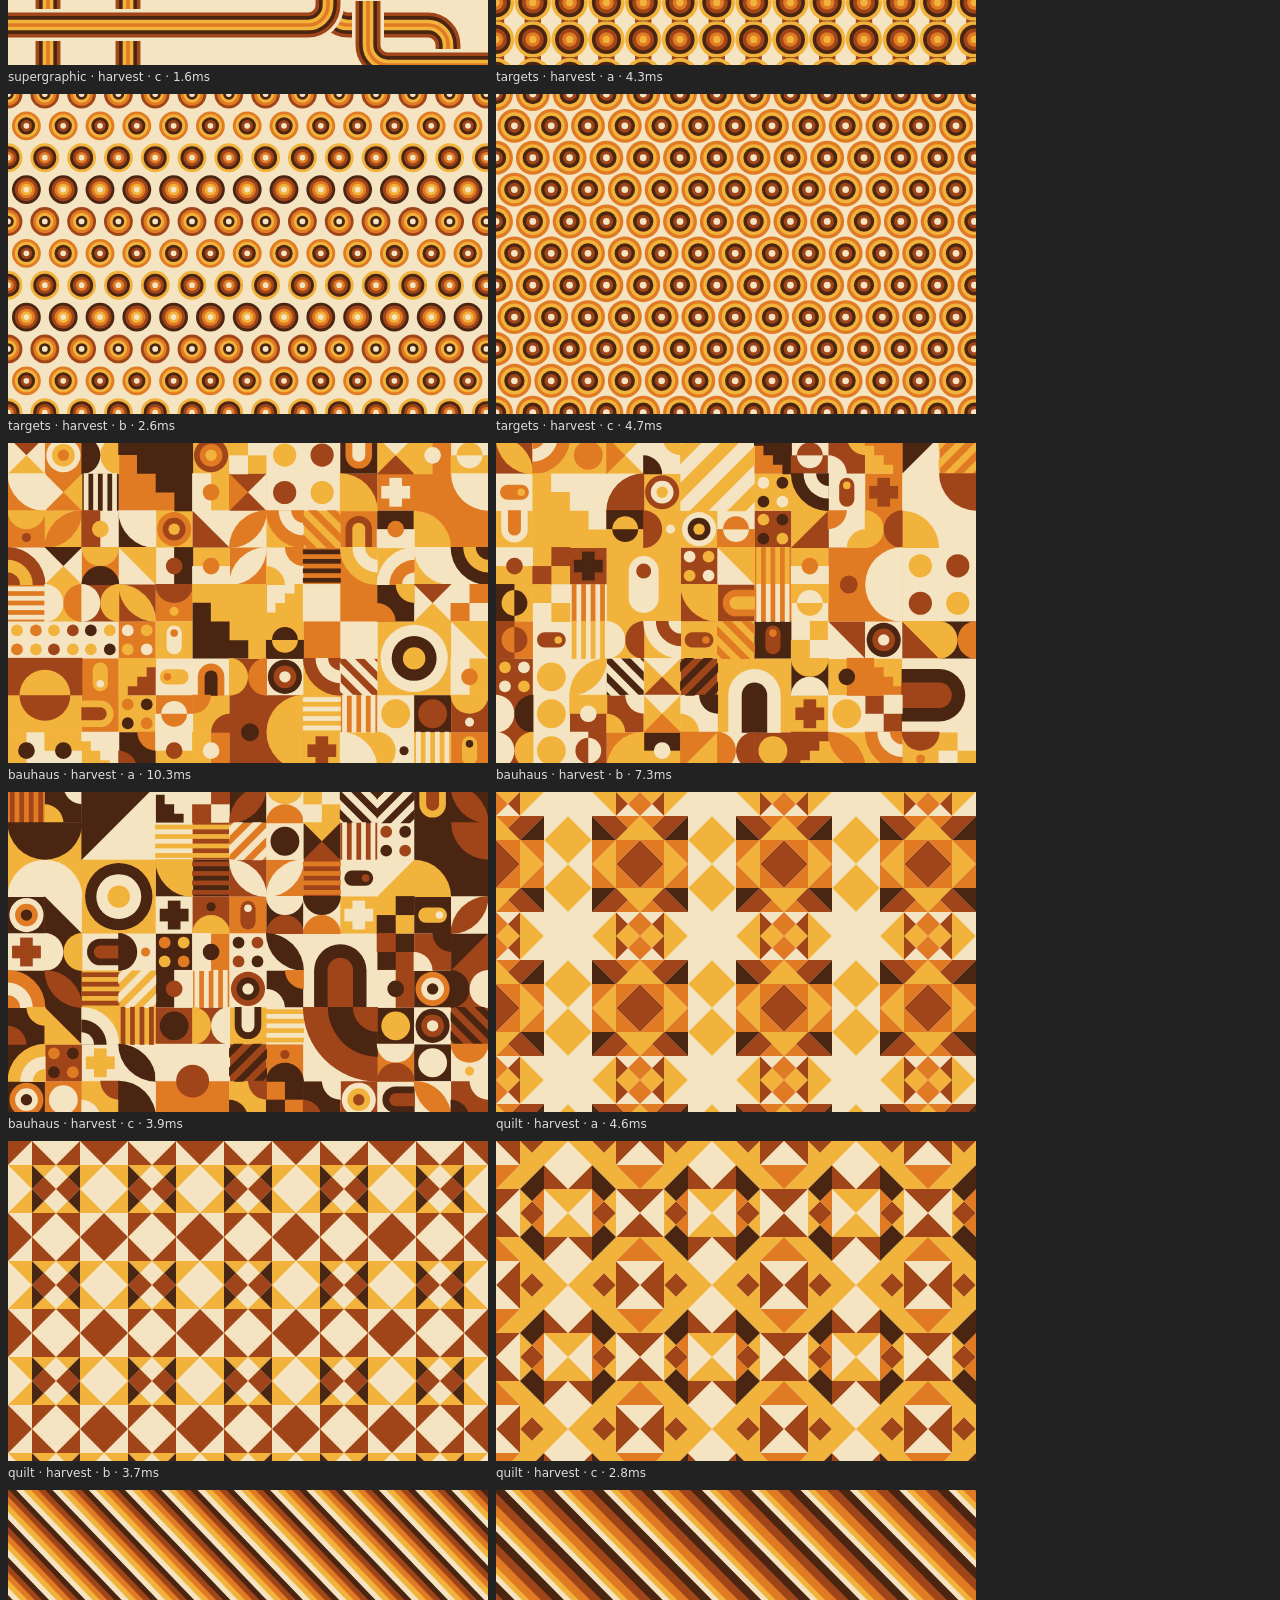
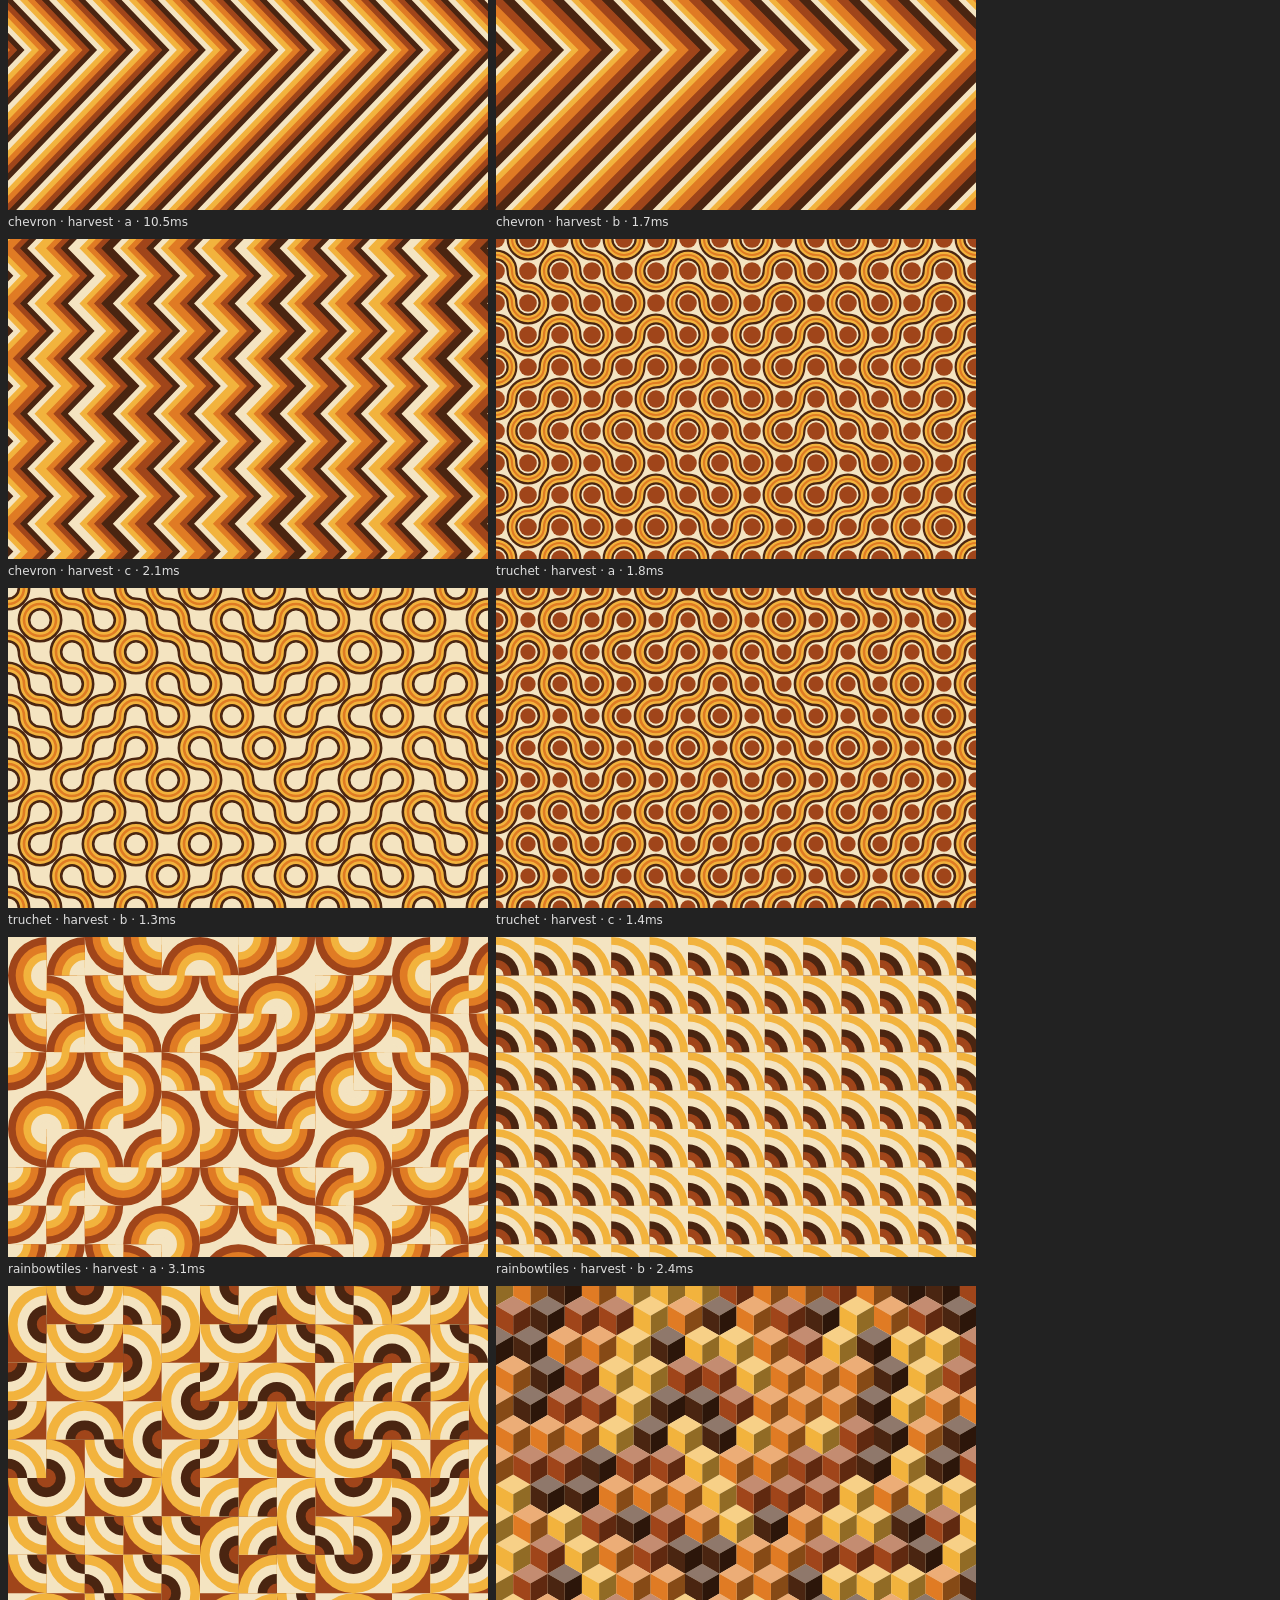
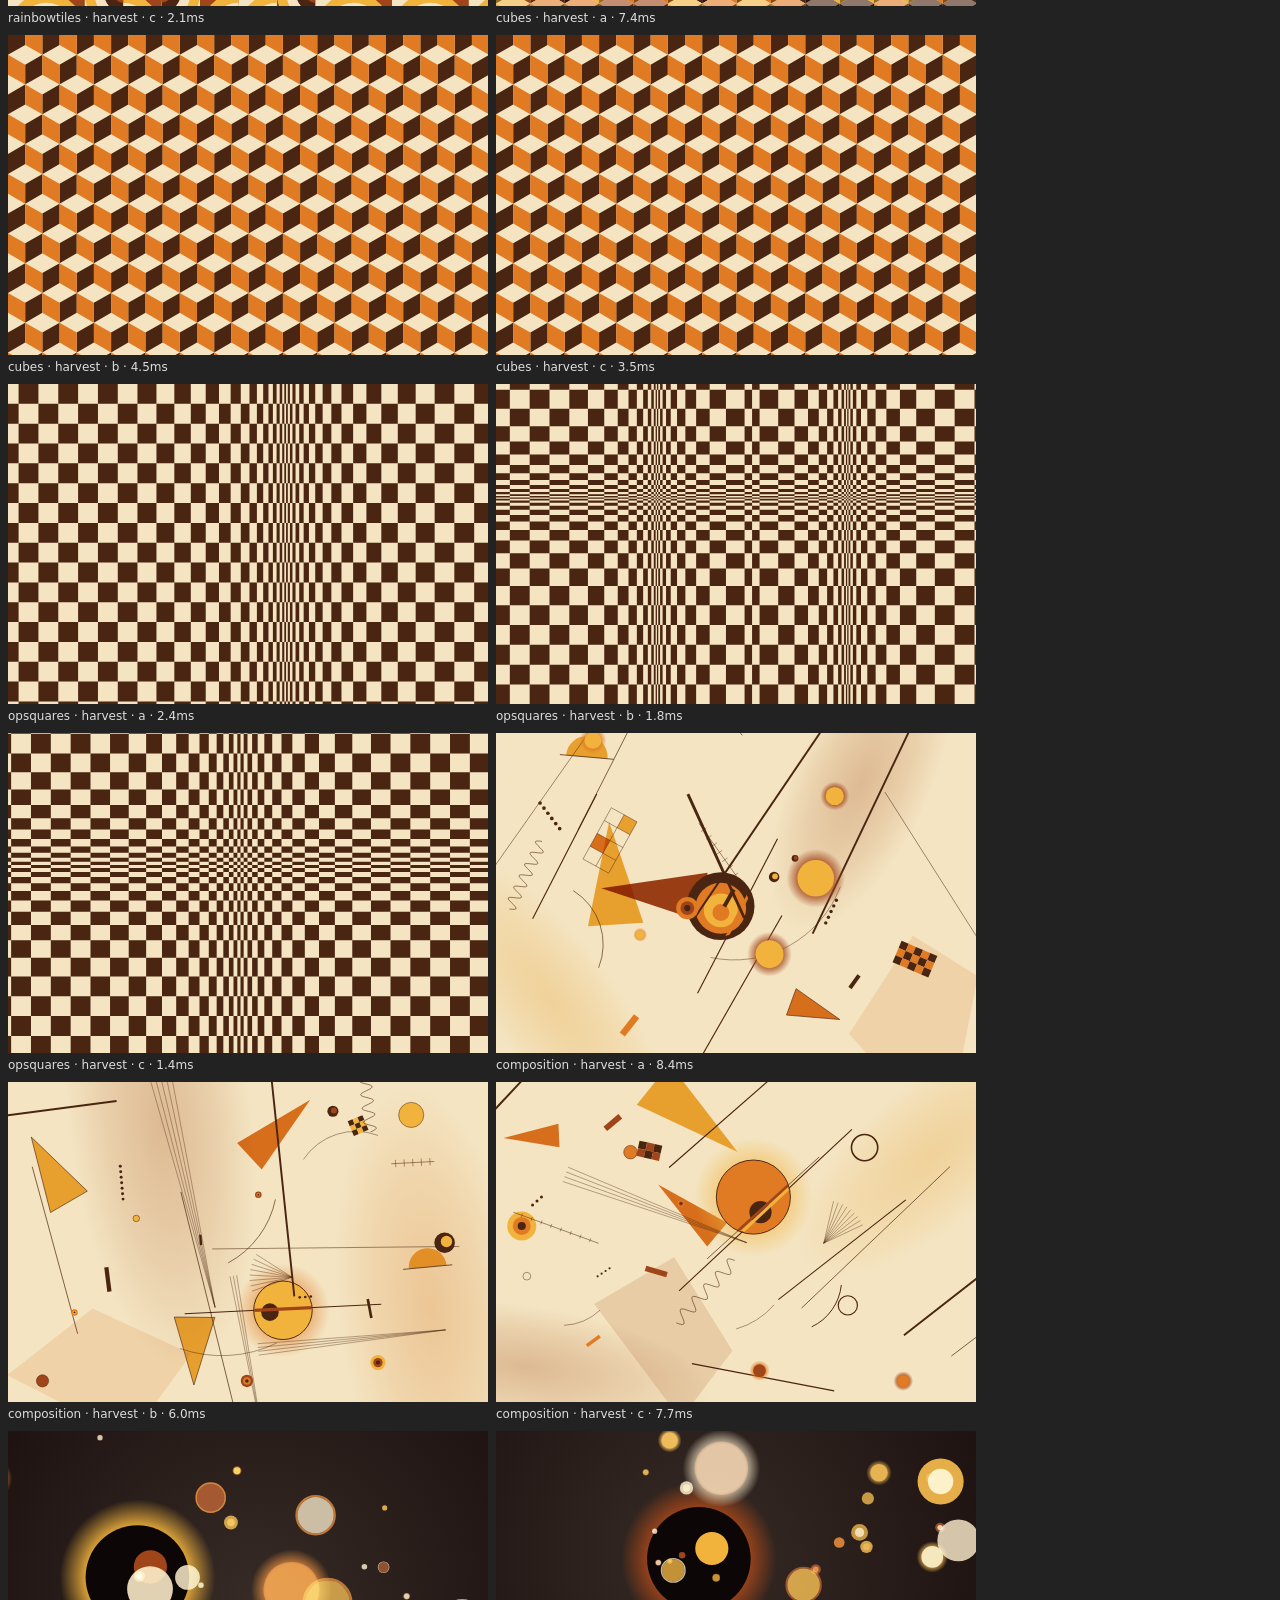
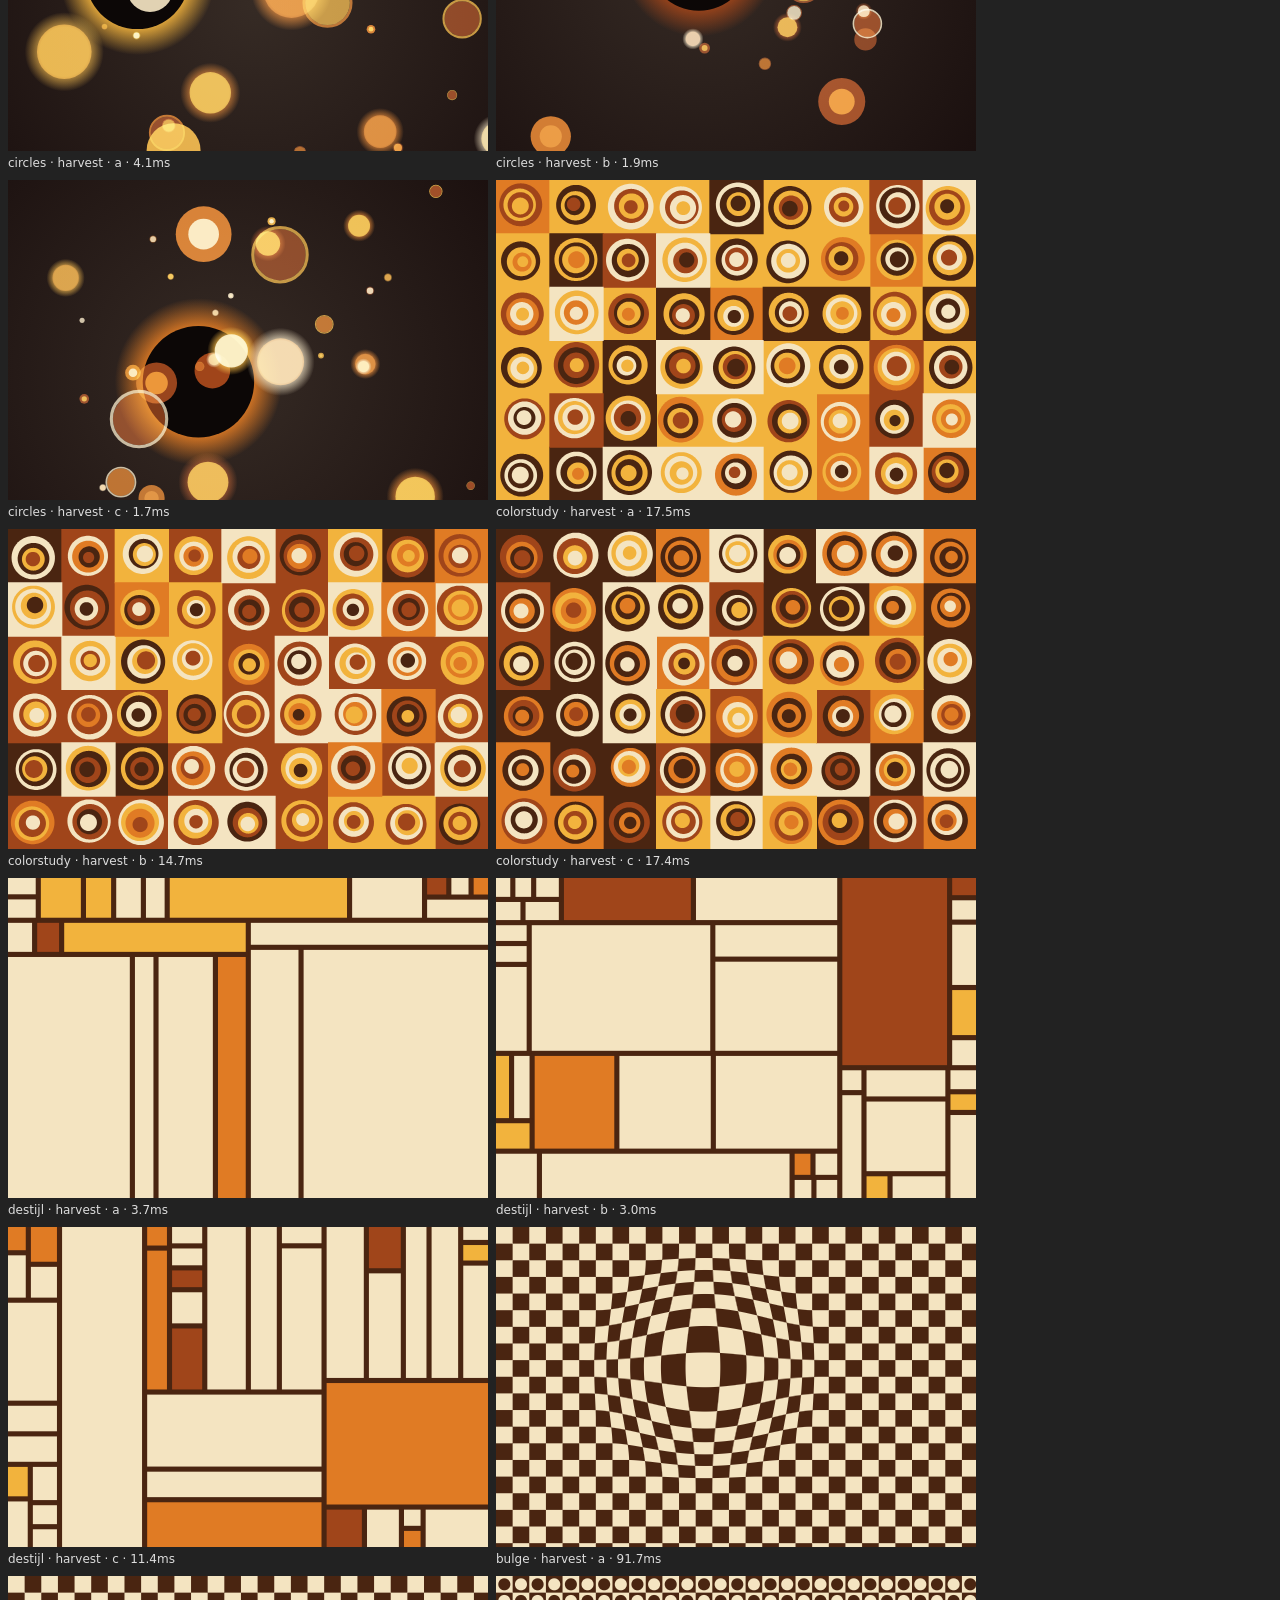
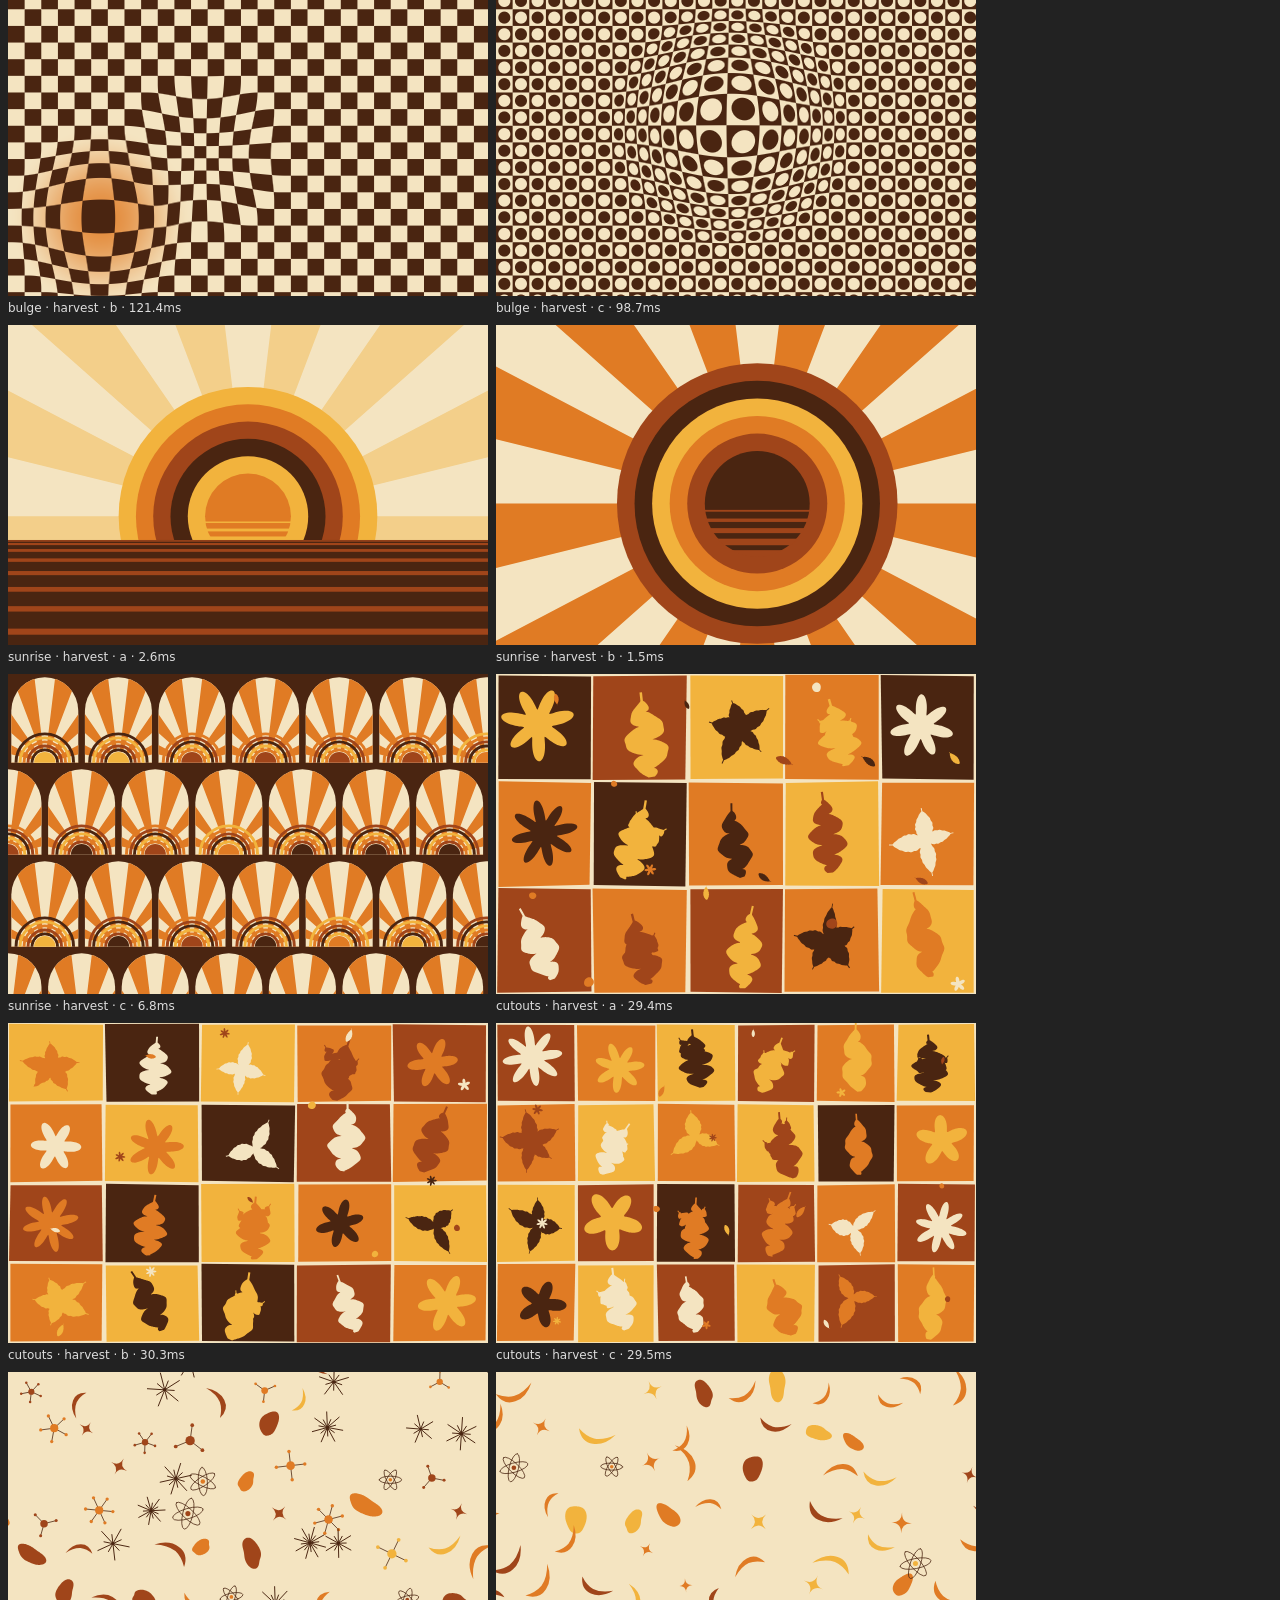
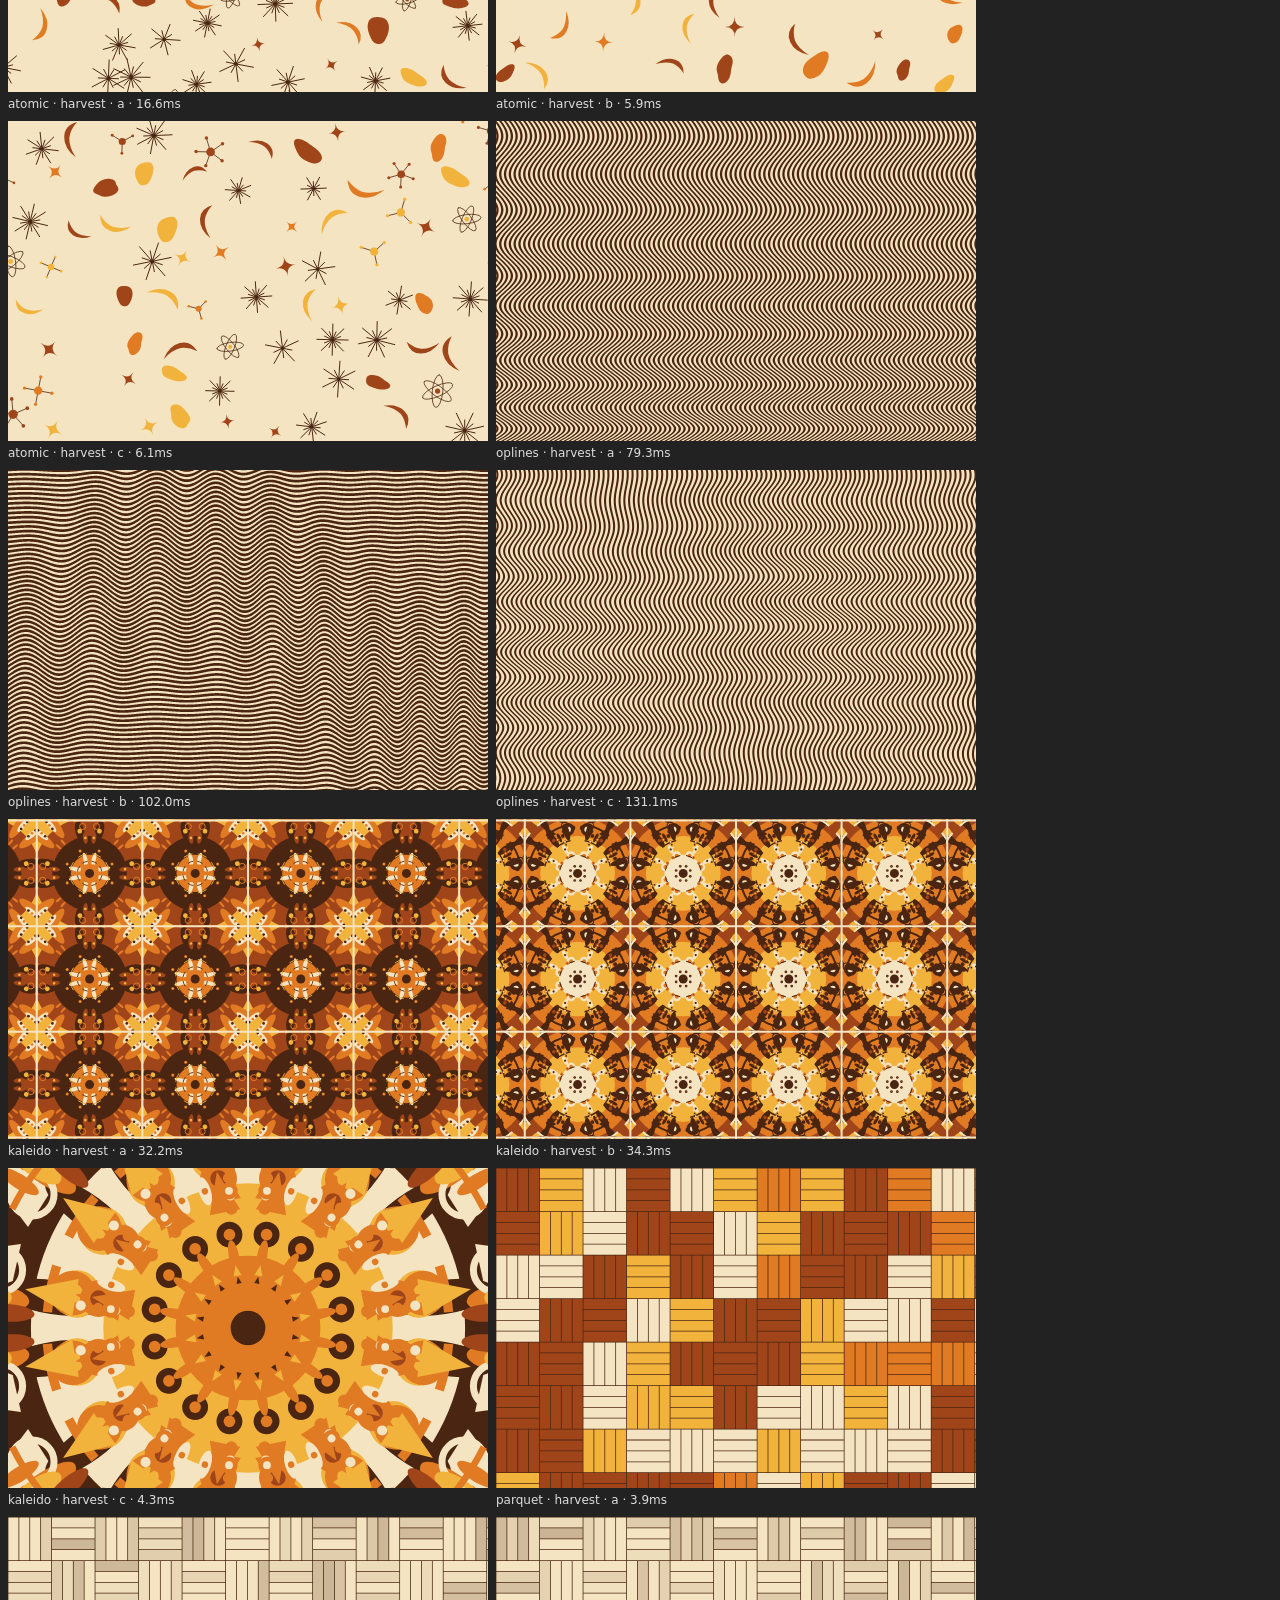
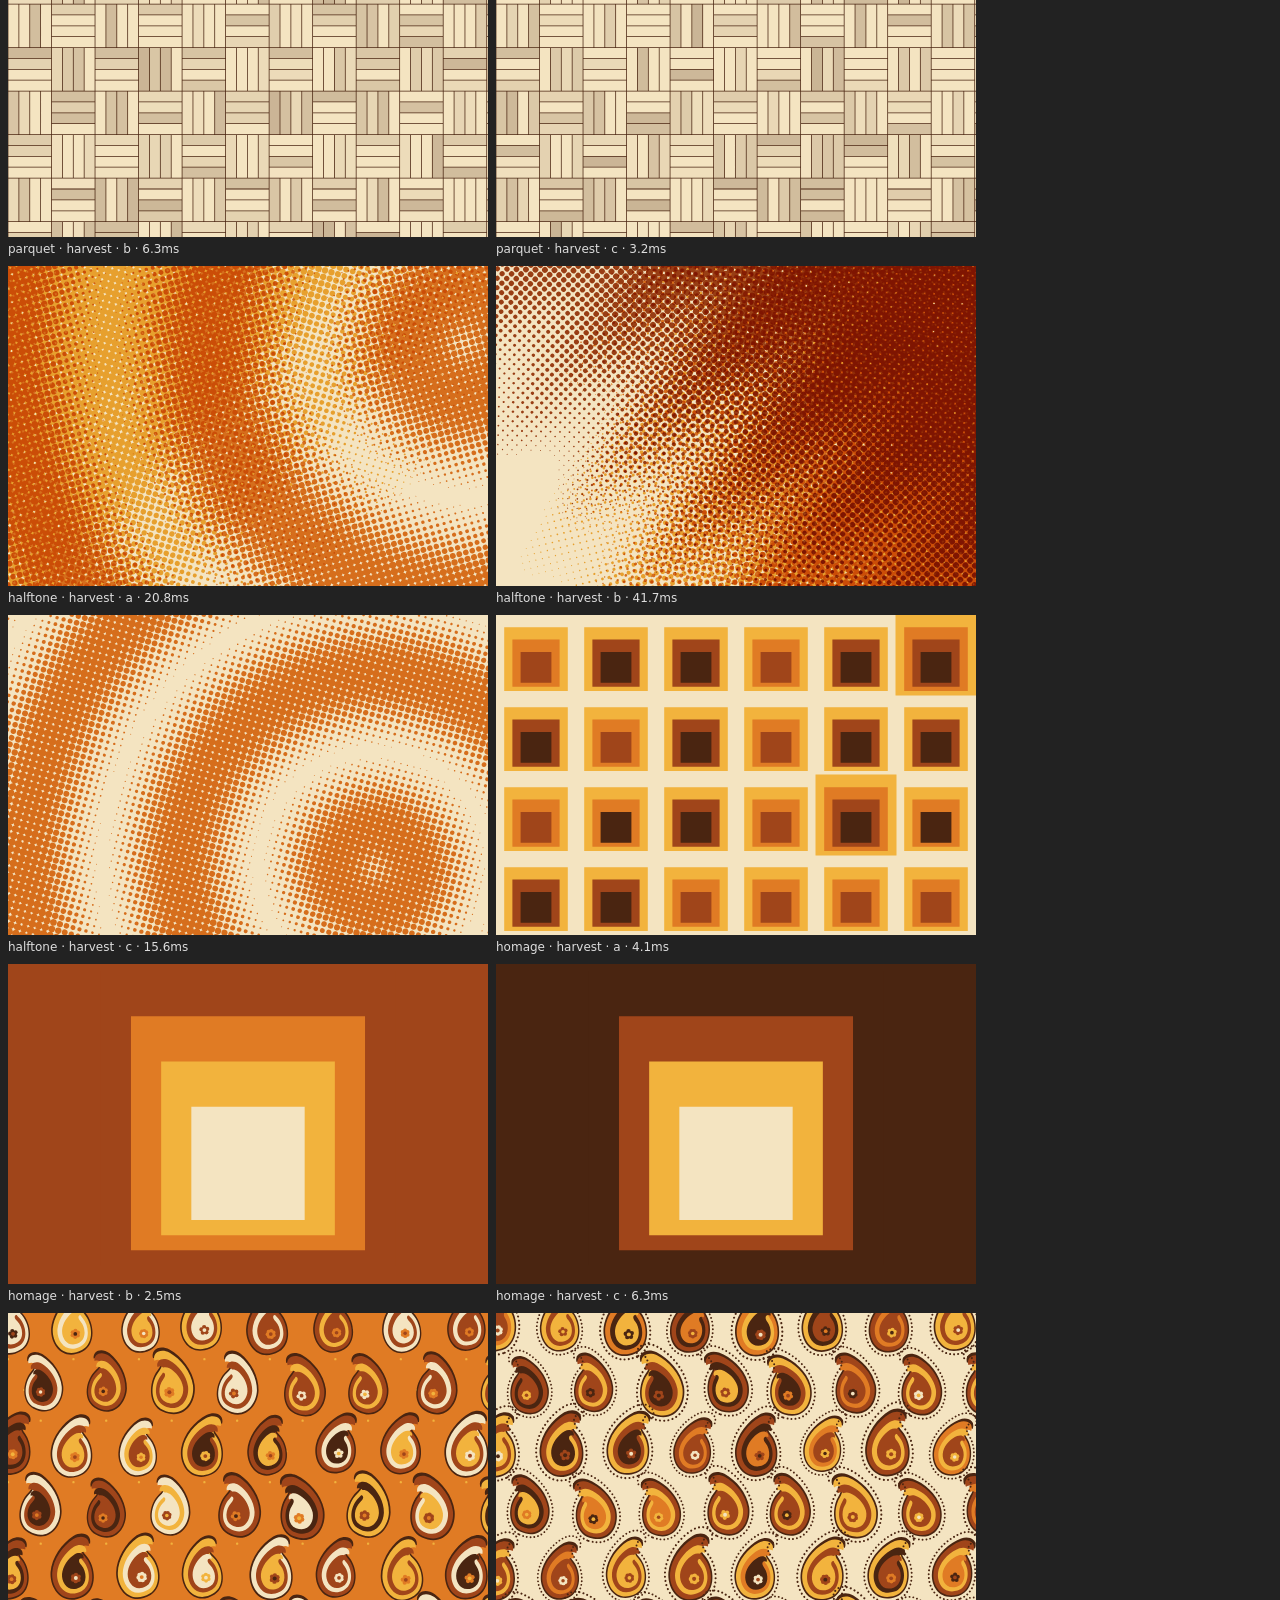
==== commit 1a13287a: "F opens full screen Co-Authored-By: Claude Opus 5.5 <noreply@anthropic.com>" ====
--- a/site/sheet.html
+++ b/site/sheet.html
@@ -15,7 +15,7 @@
 <body>
   <div id="grid"></div>
   <script type="module">
-    import { PATTERNS, PALETTES_BY_ID, renderPattern } from './js/core.js?v=42';
+    import { PATTERNS, PALETTES_BY_ID, renderPattern } from './js/core.js?v=43';
     const q = new URLSearchParams(location.search);
     const styles = (q.get('styles') || PATTERNS.map((p) => p.id).join()).split(',');
     const seeds = (q.get('seeds') || 'a,b,c').split(',');
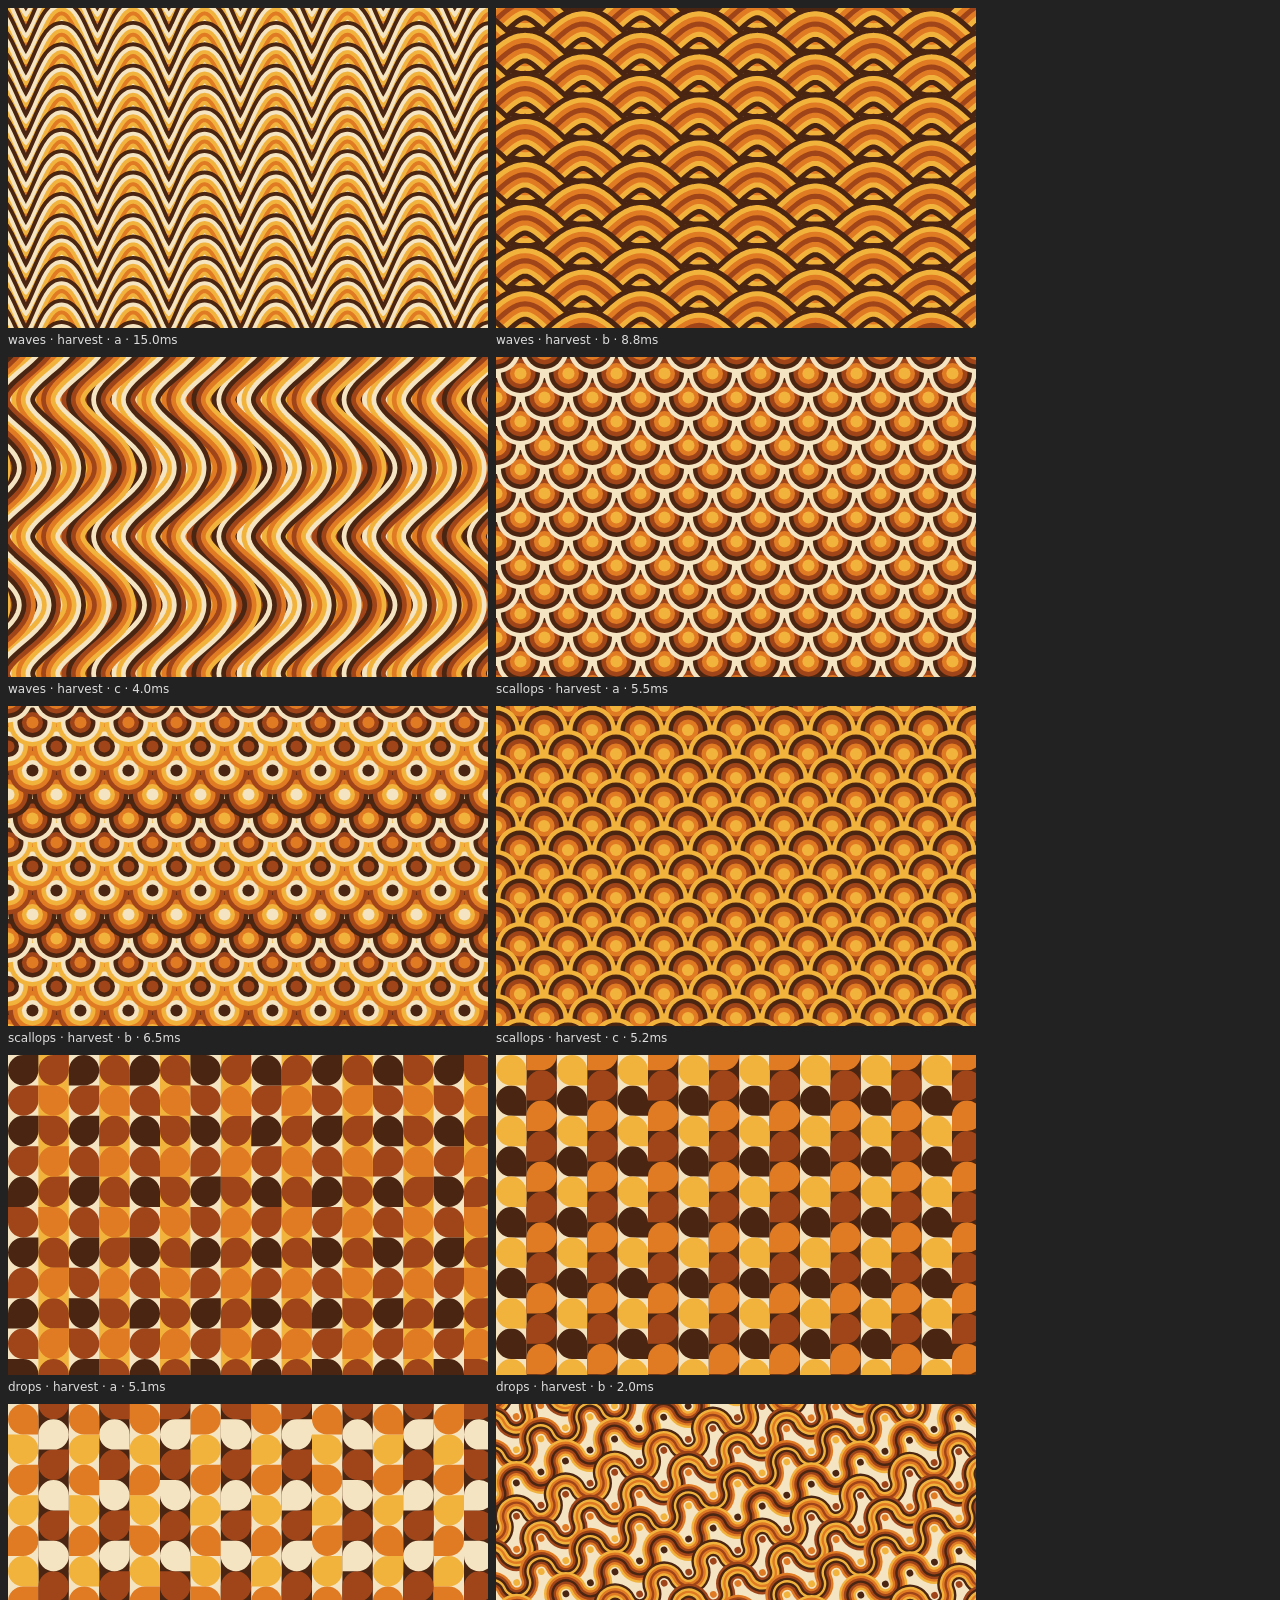
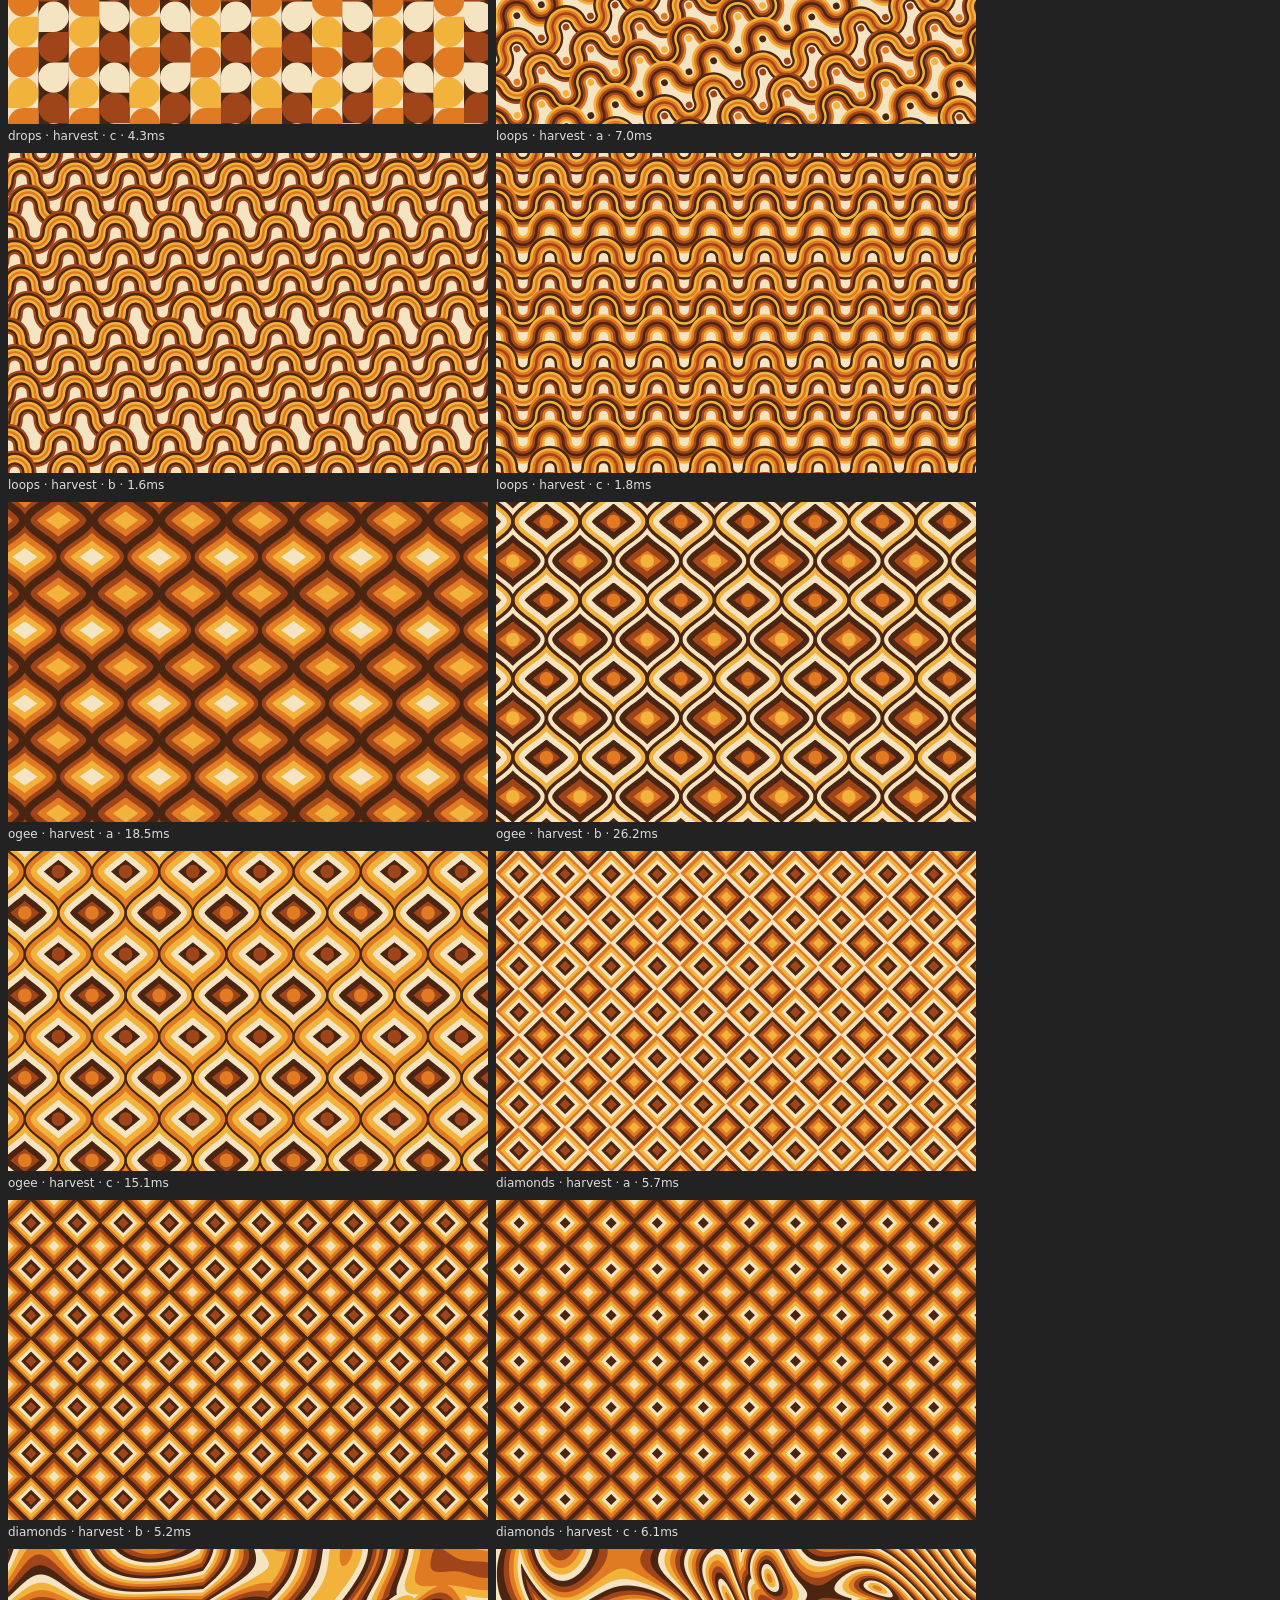
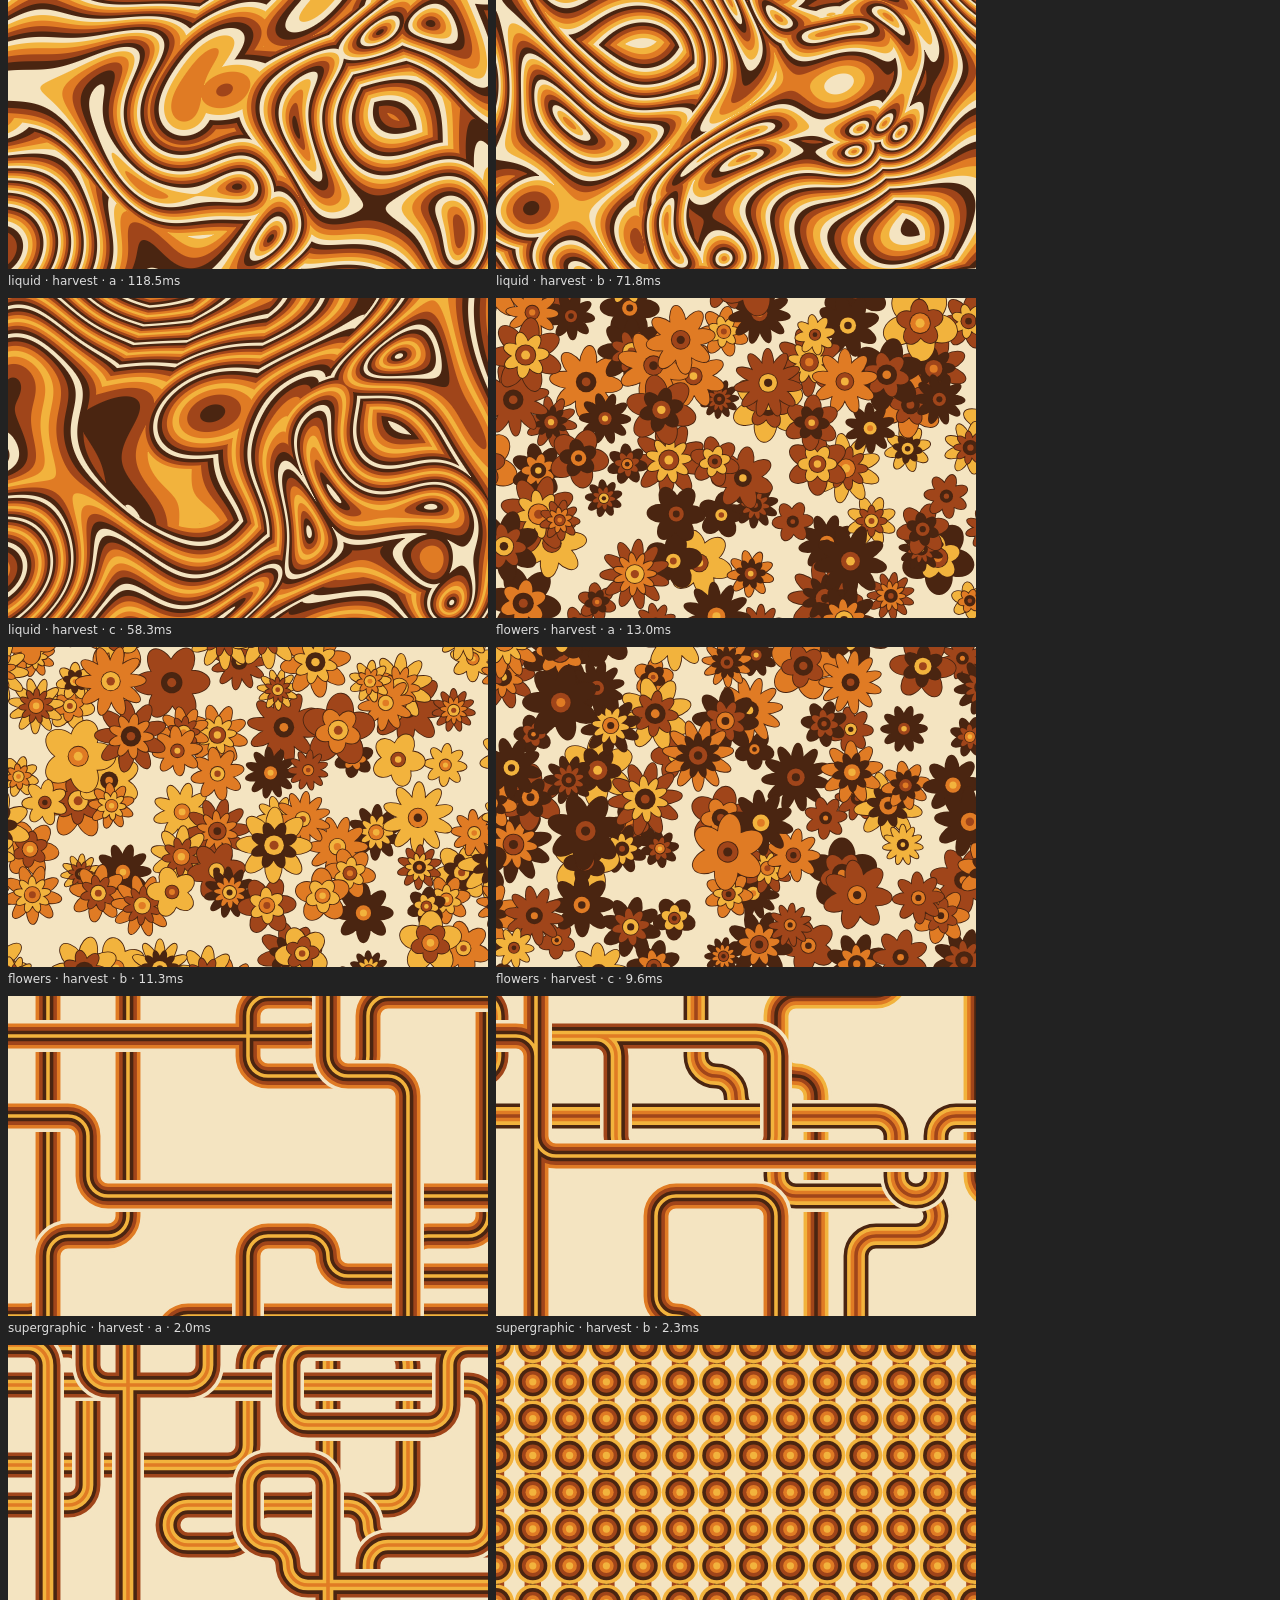
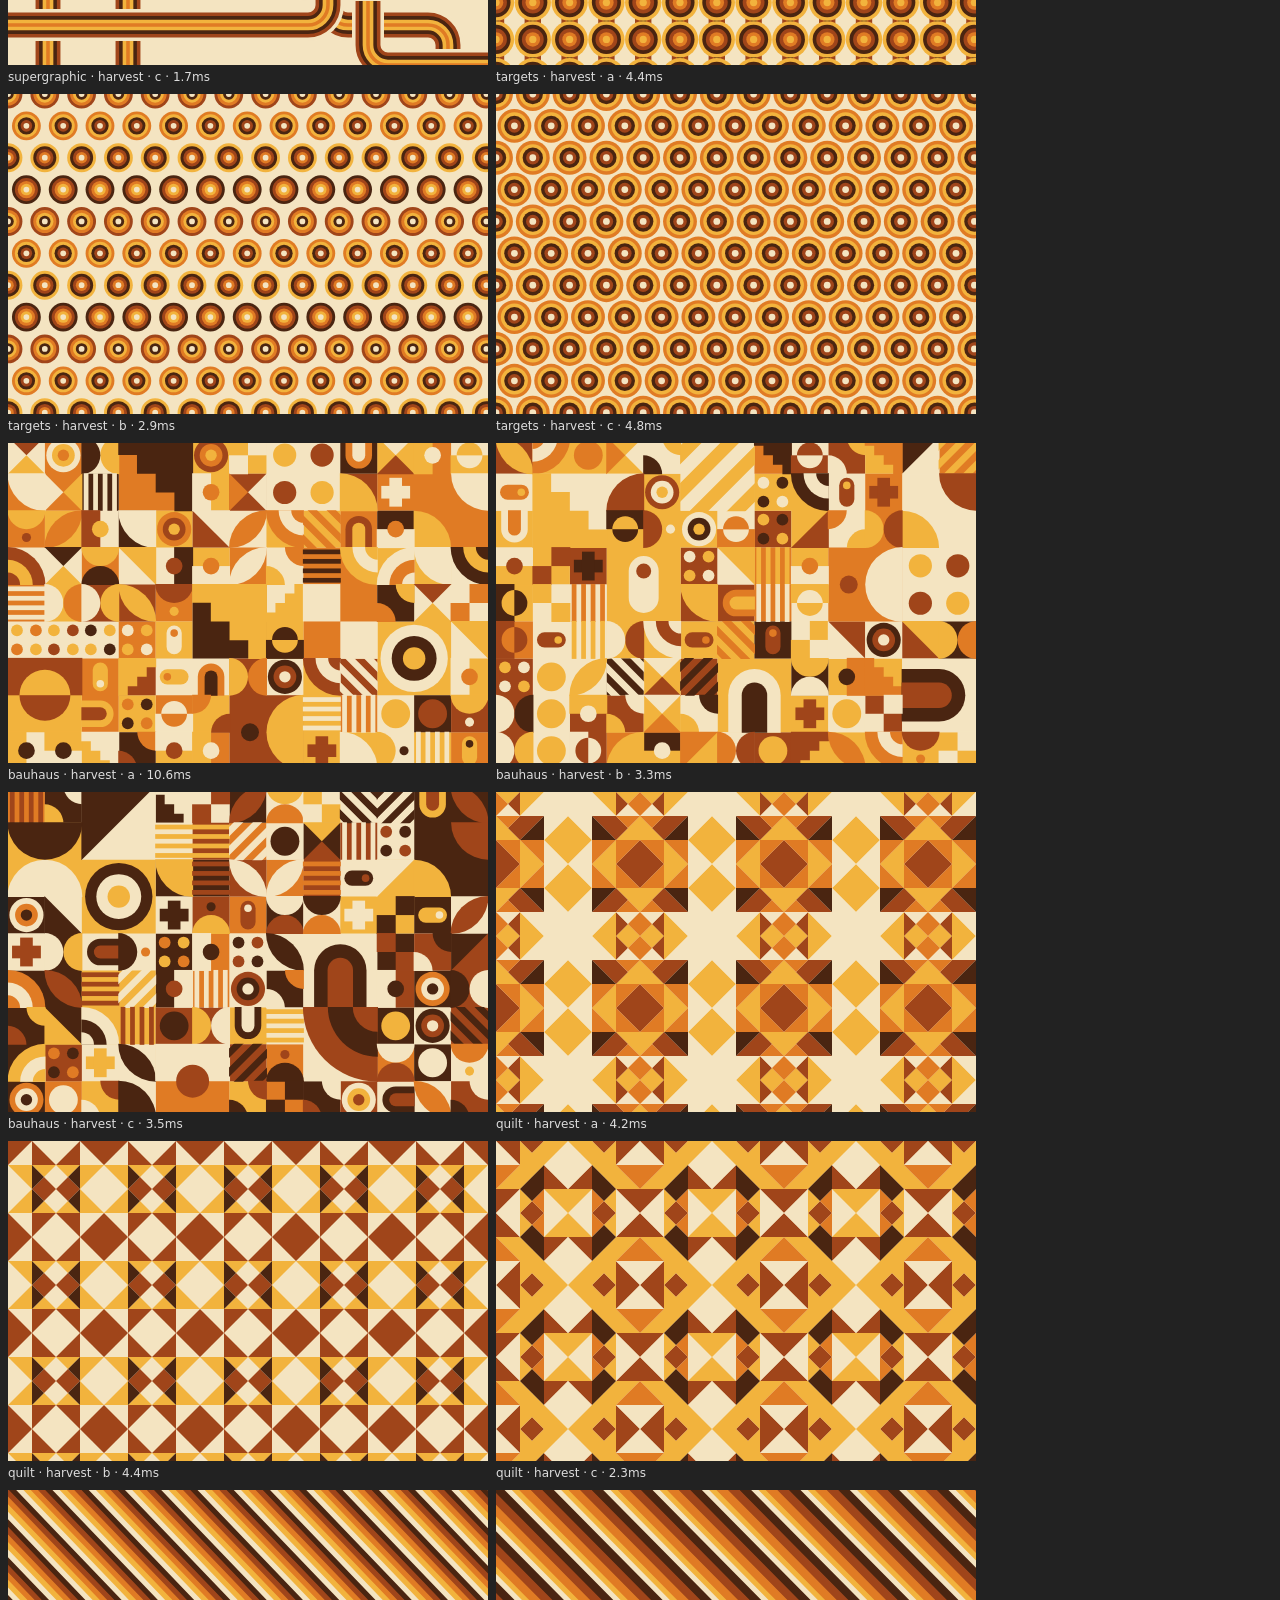
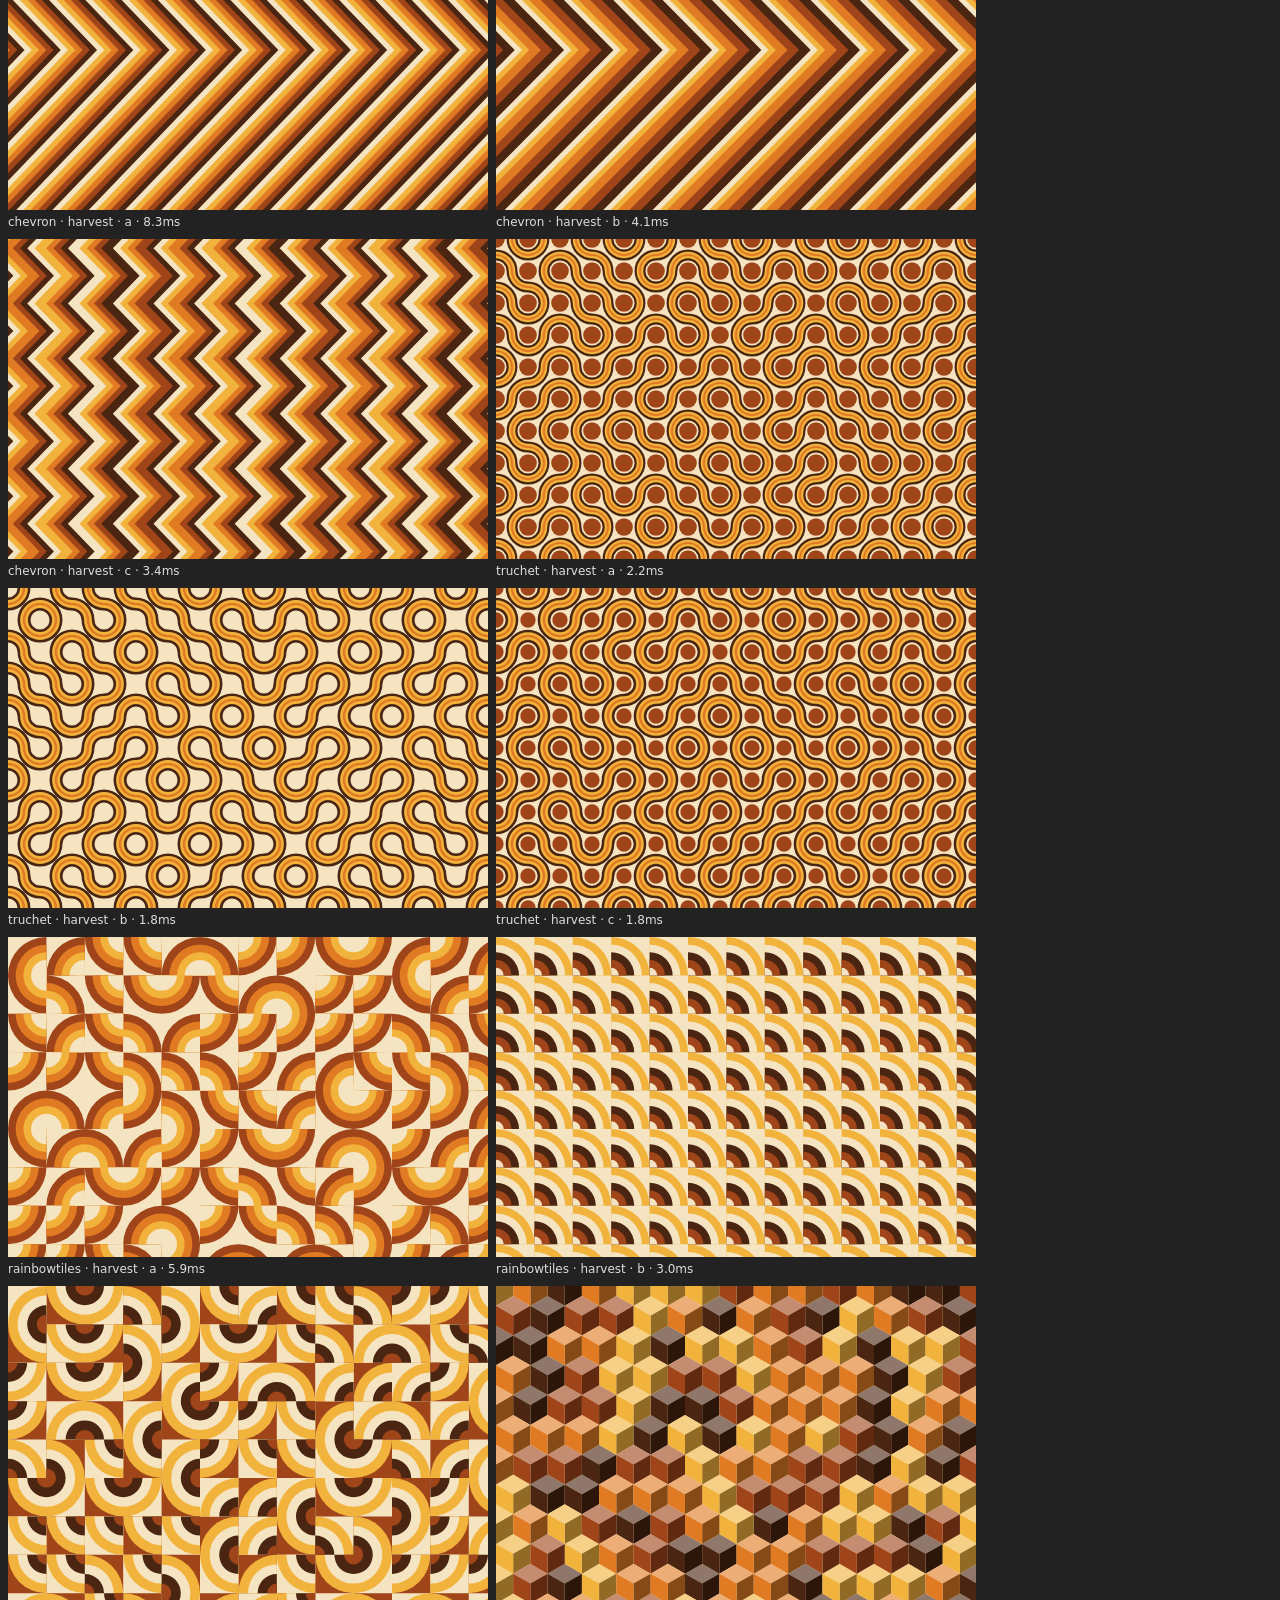
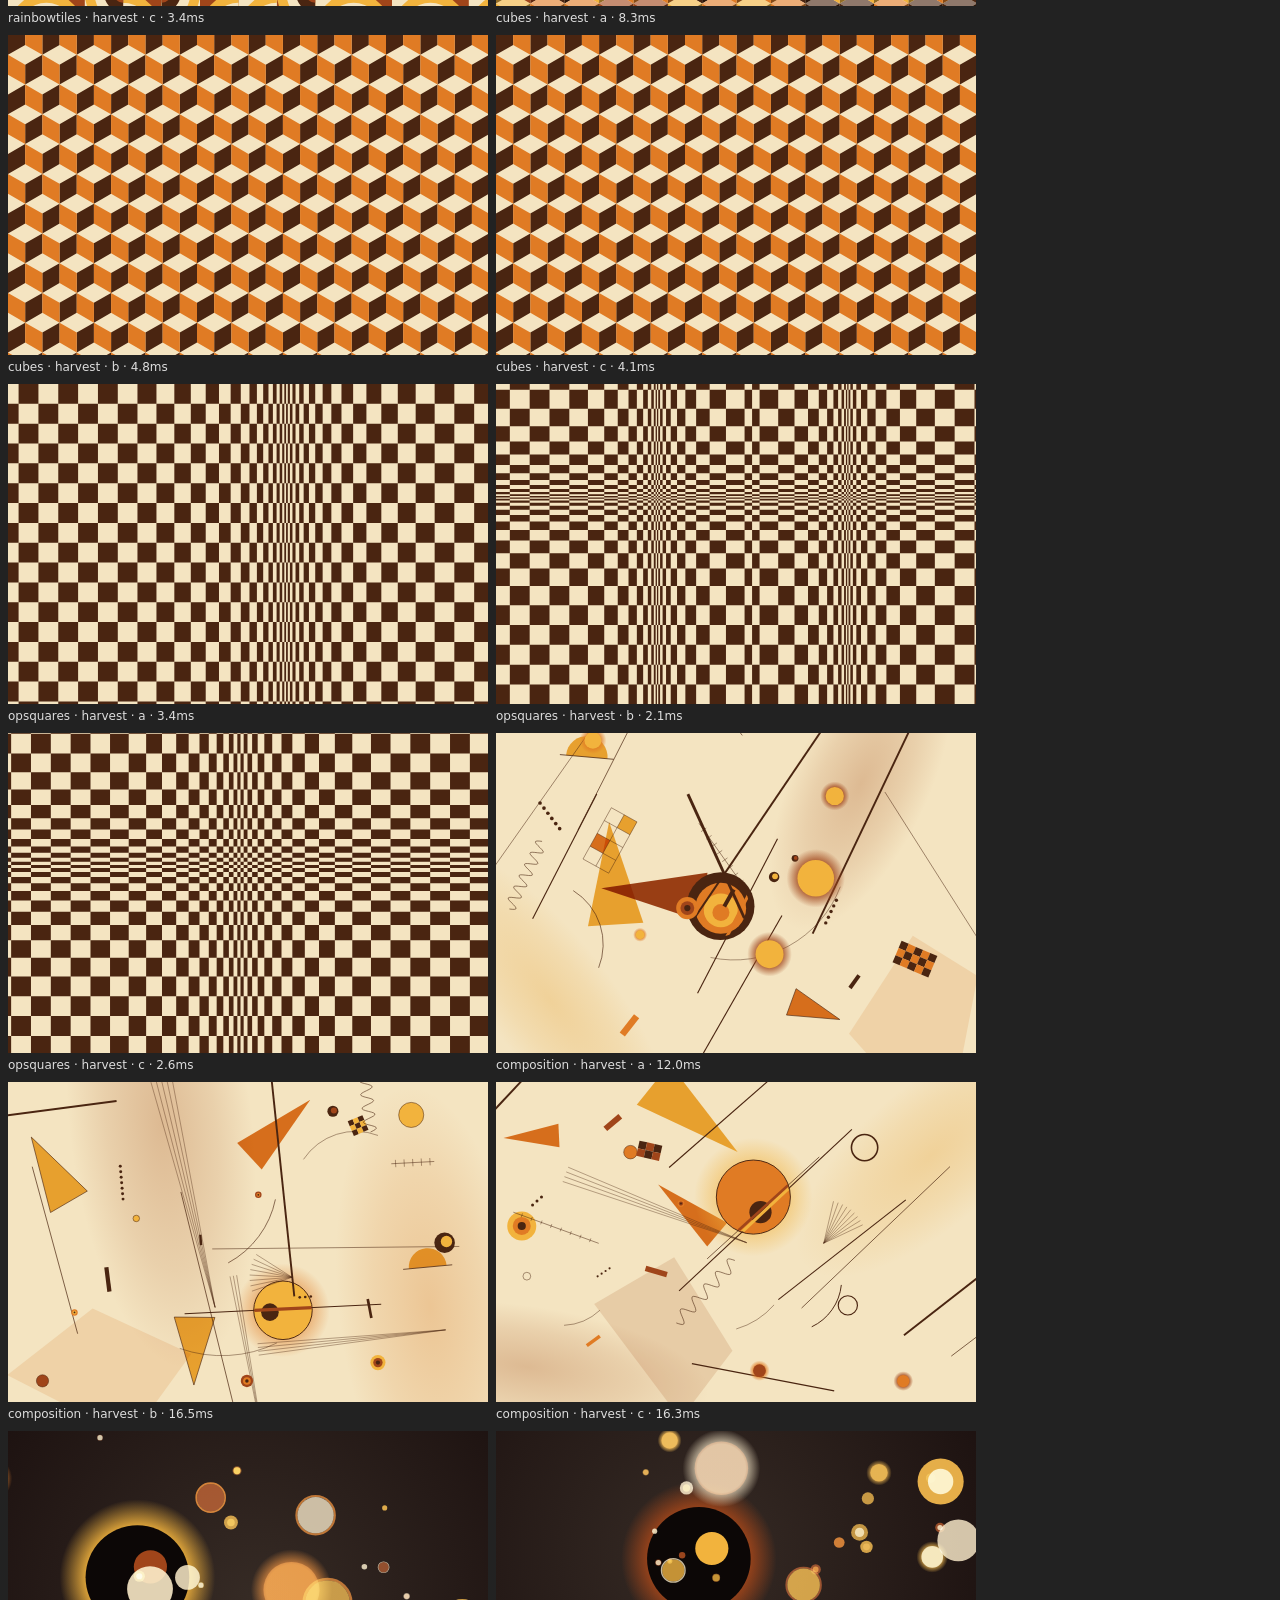
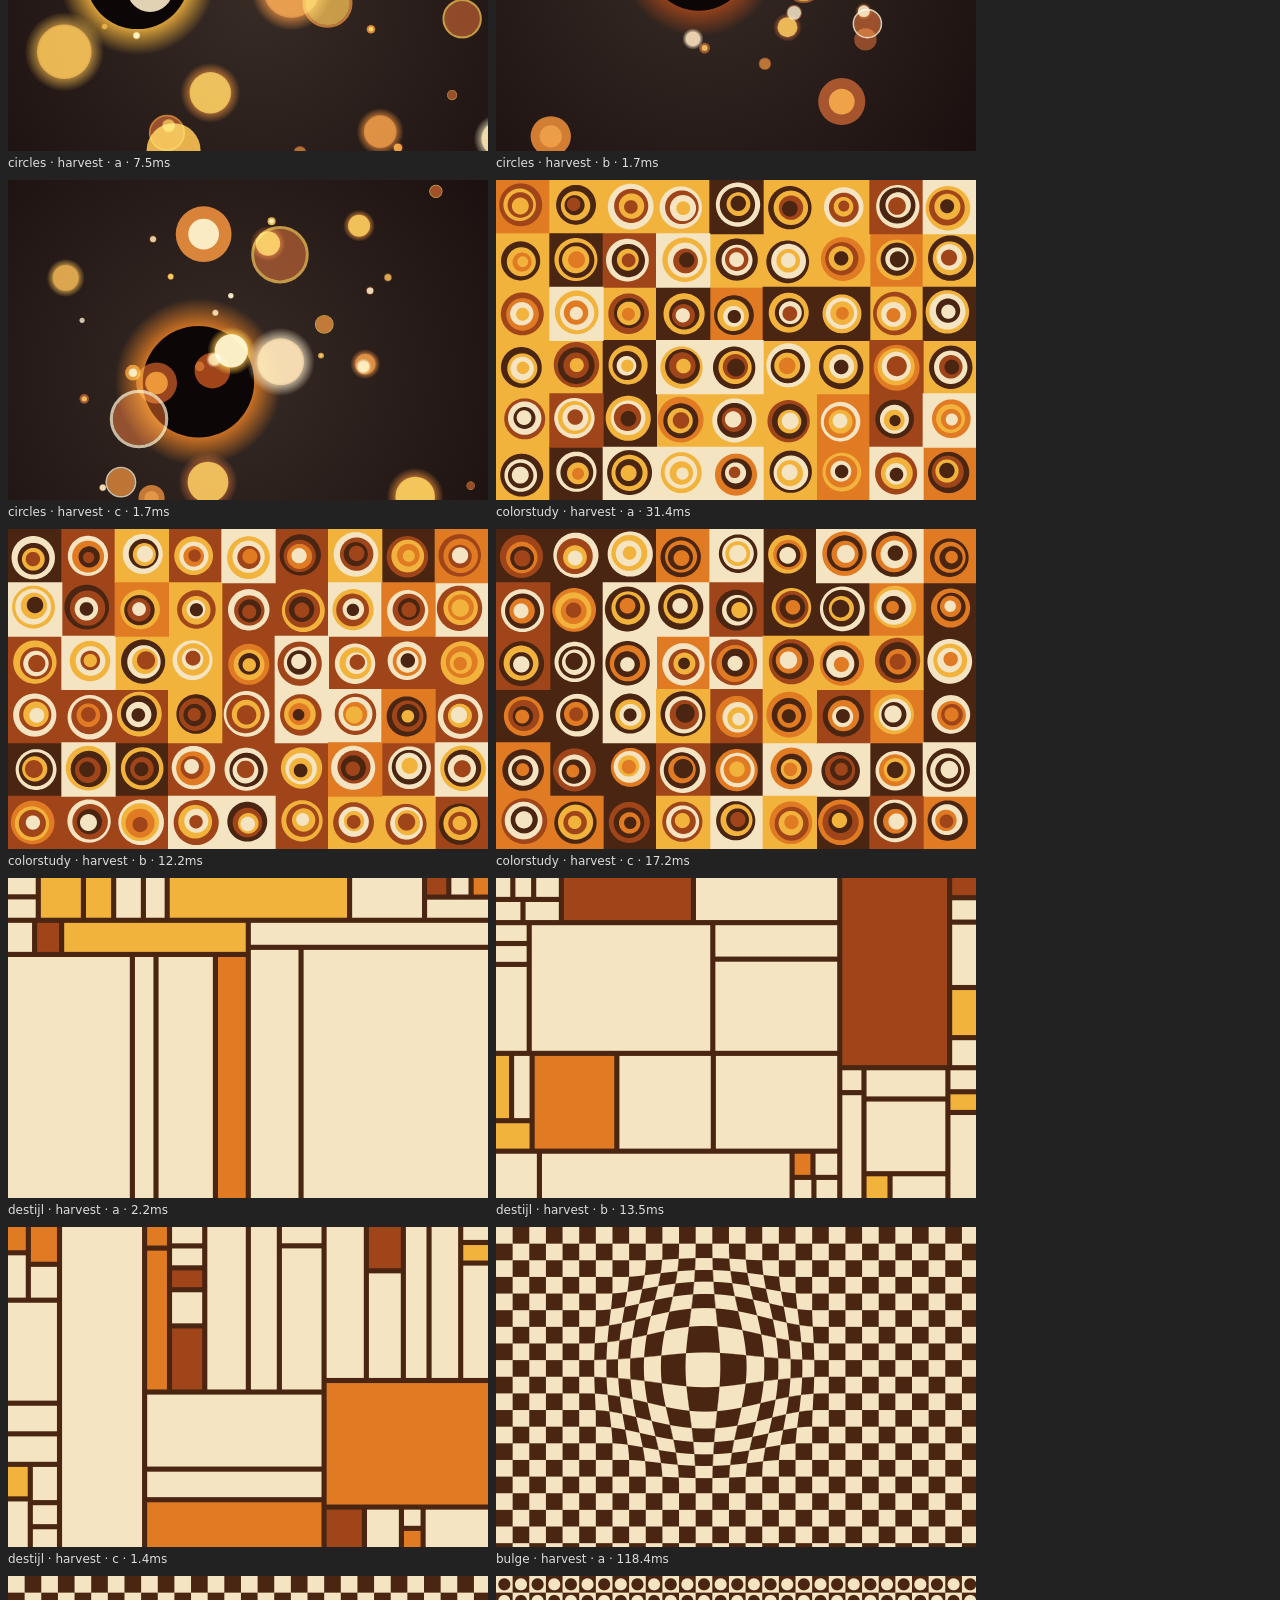
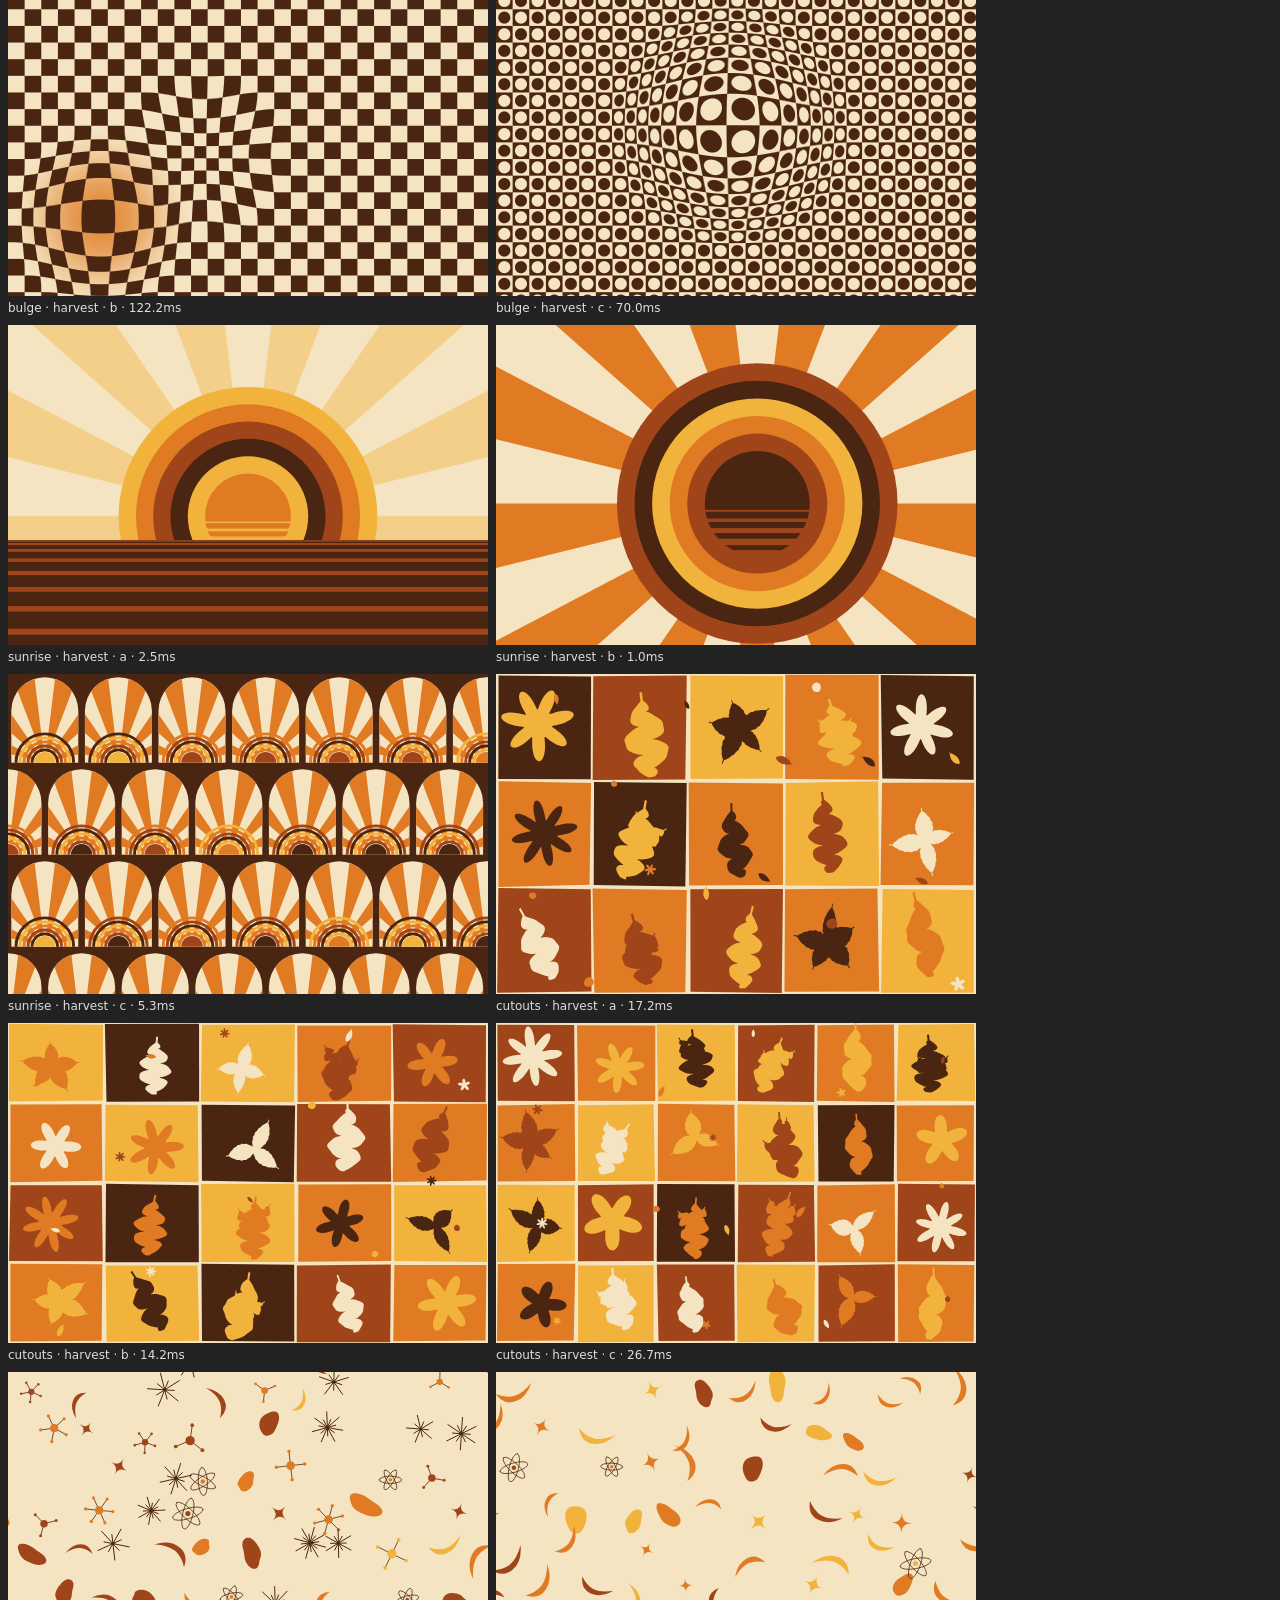
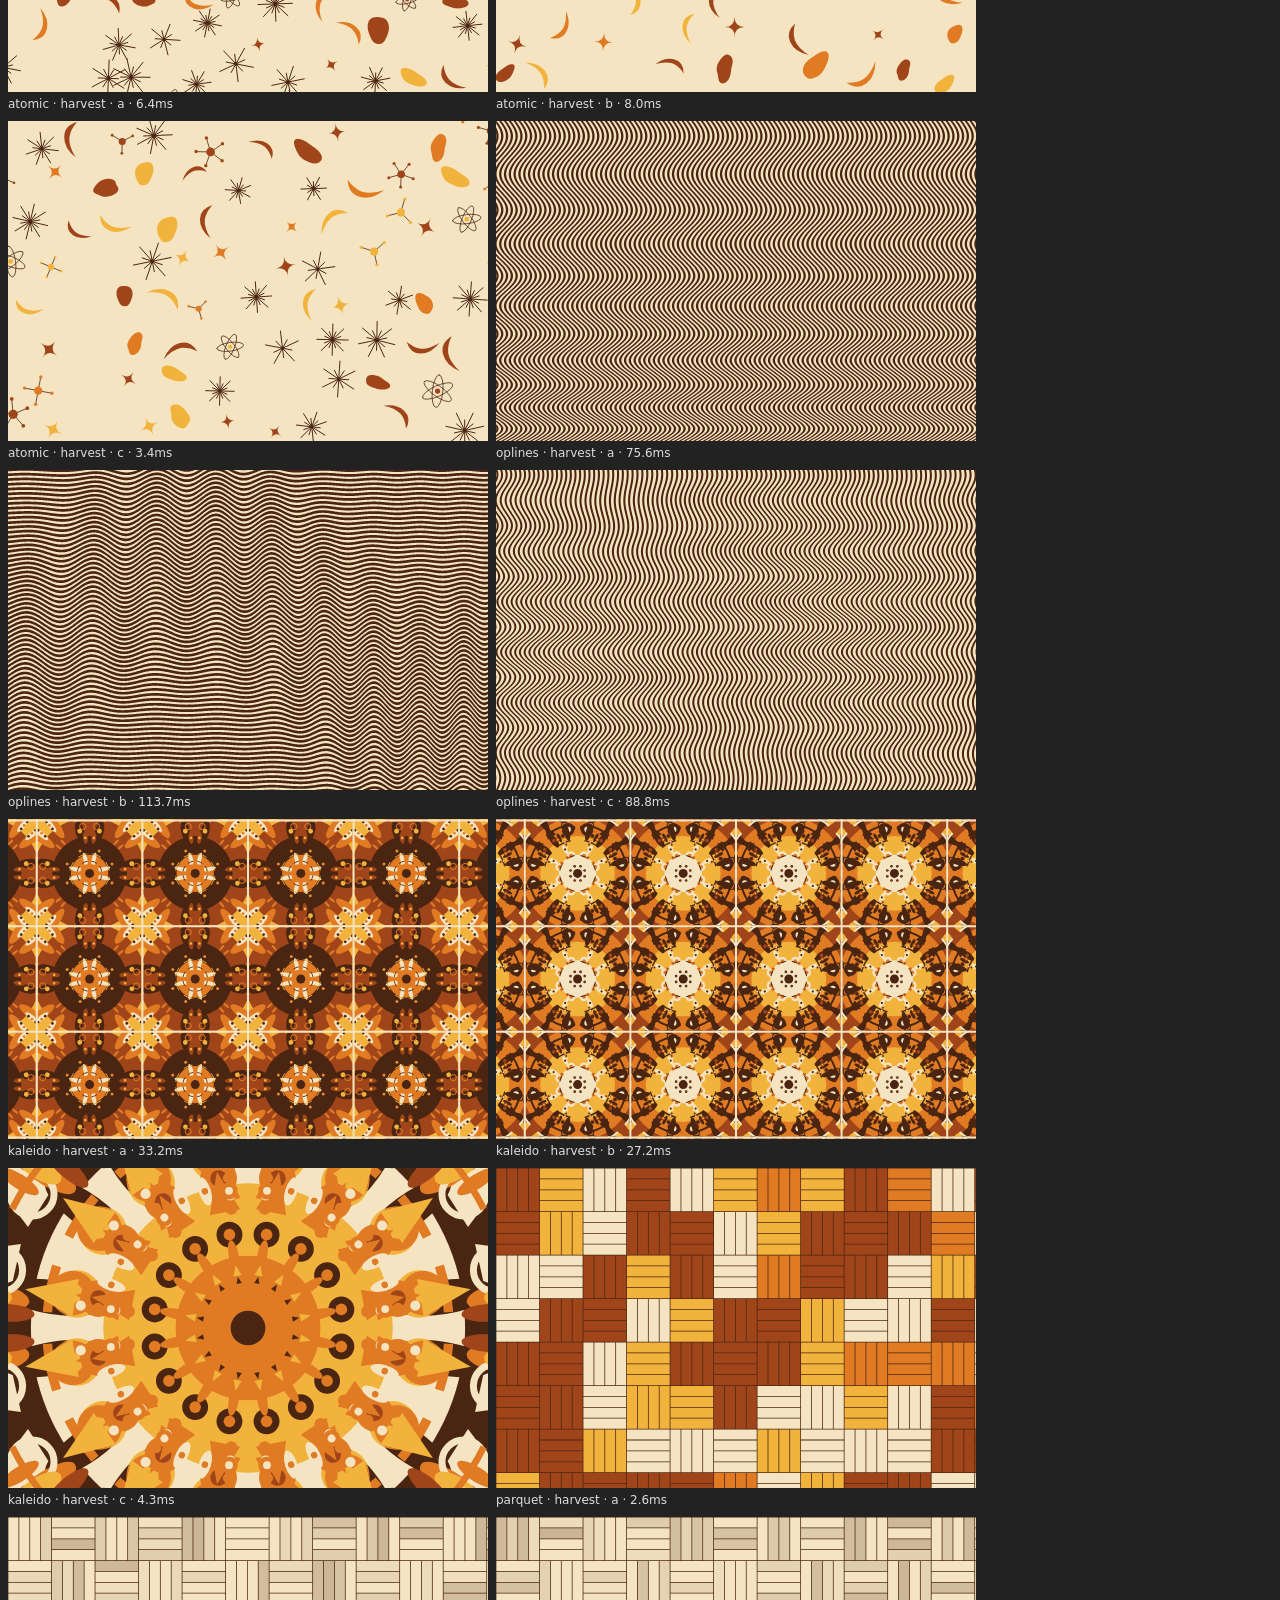
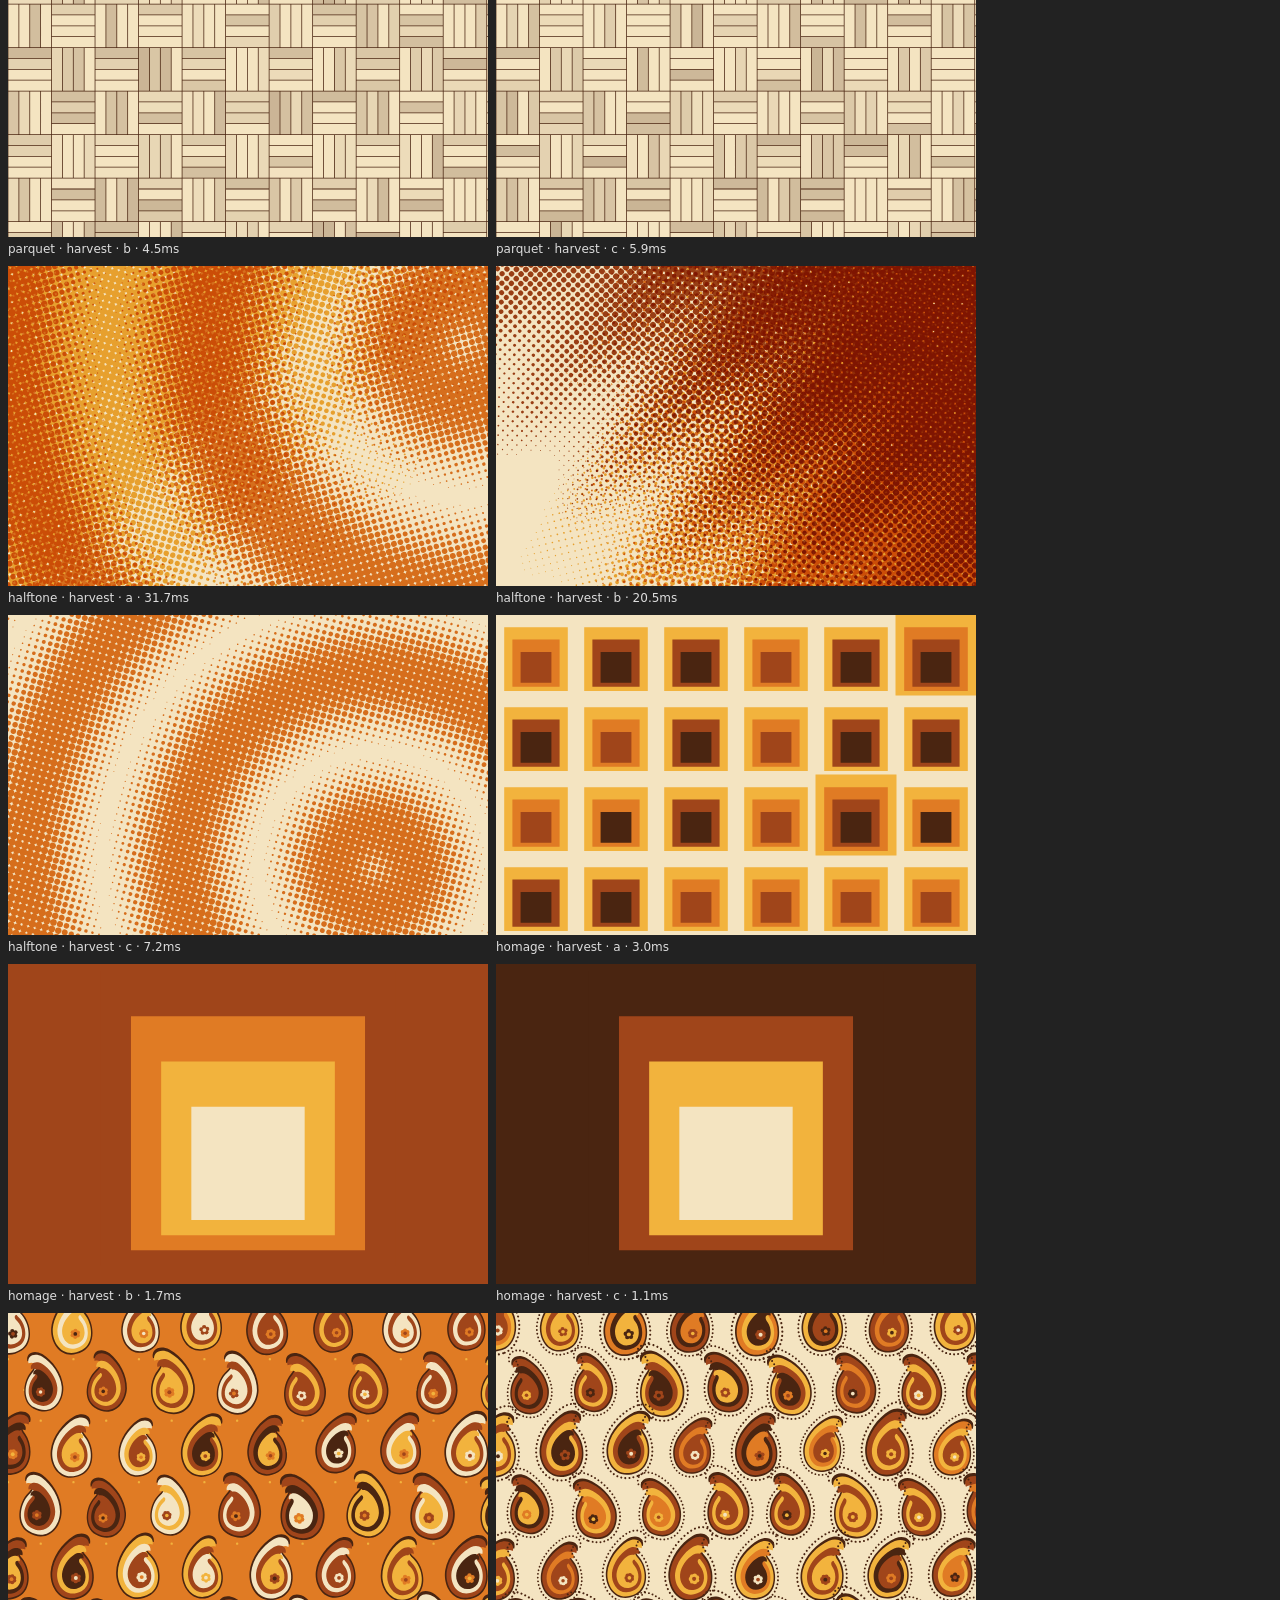
==== commit 97607ddf: "Fix button for near-identical colours separateColors() moves the later colour of each too-close pair" ====
--- a/site/sheet.html
+++ b/site/sheet.html
@@ -15,7 +15,7 @@
 <body>
   <div id="grid"></div>
   <script type="module">
-    import { PATTERNS, PALETTES_BY_ID, renderPattern } from './js/core.js?v=43';
+    import { PATTERNS, PALETTES_BY_ID, renderPattern } from './js/core.js?v=44';
     const q = new URLSearchParams(location.search);
     const styles = (q.get('styles') || PATTERNS.map((p) => p.id).join()).split(',');
     const seeds = (q.get('seeds') || 'a,b,c').split(',');
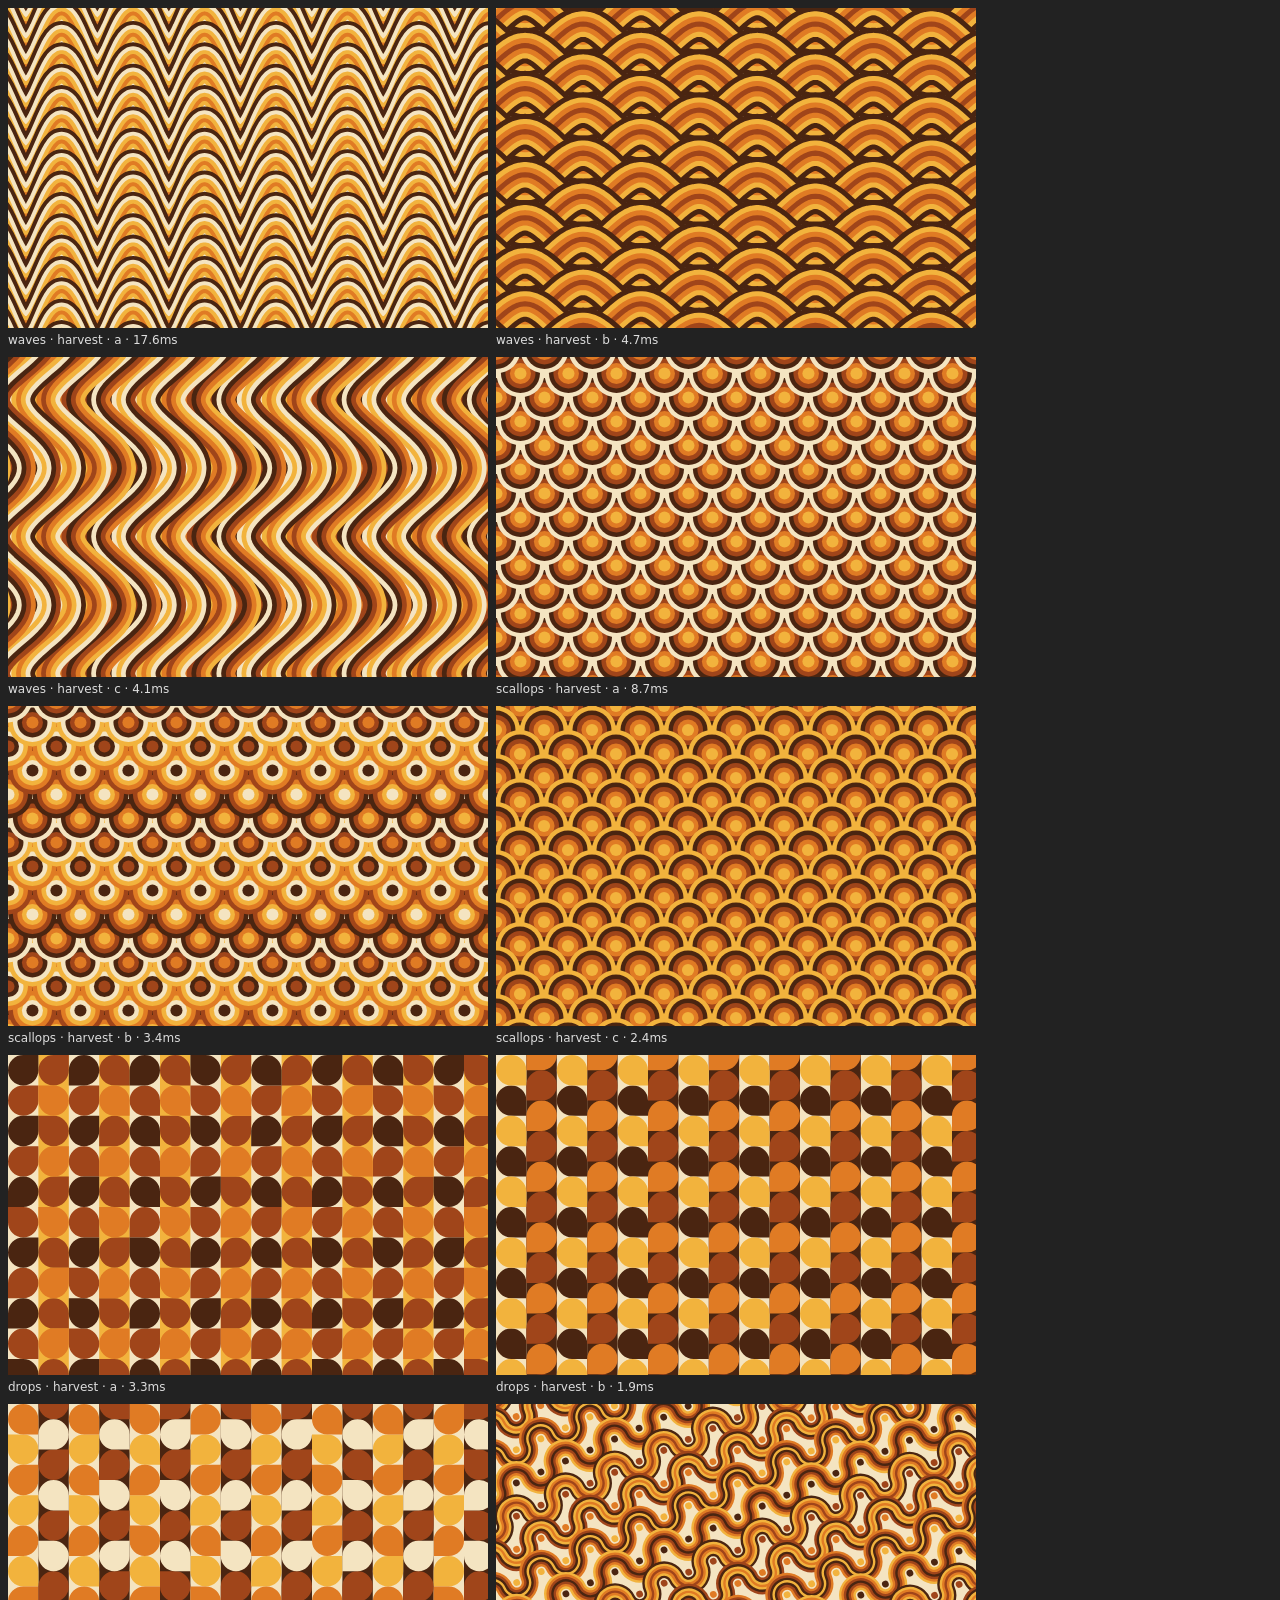
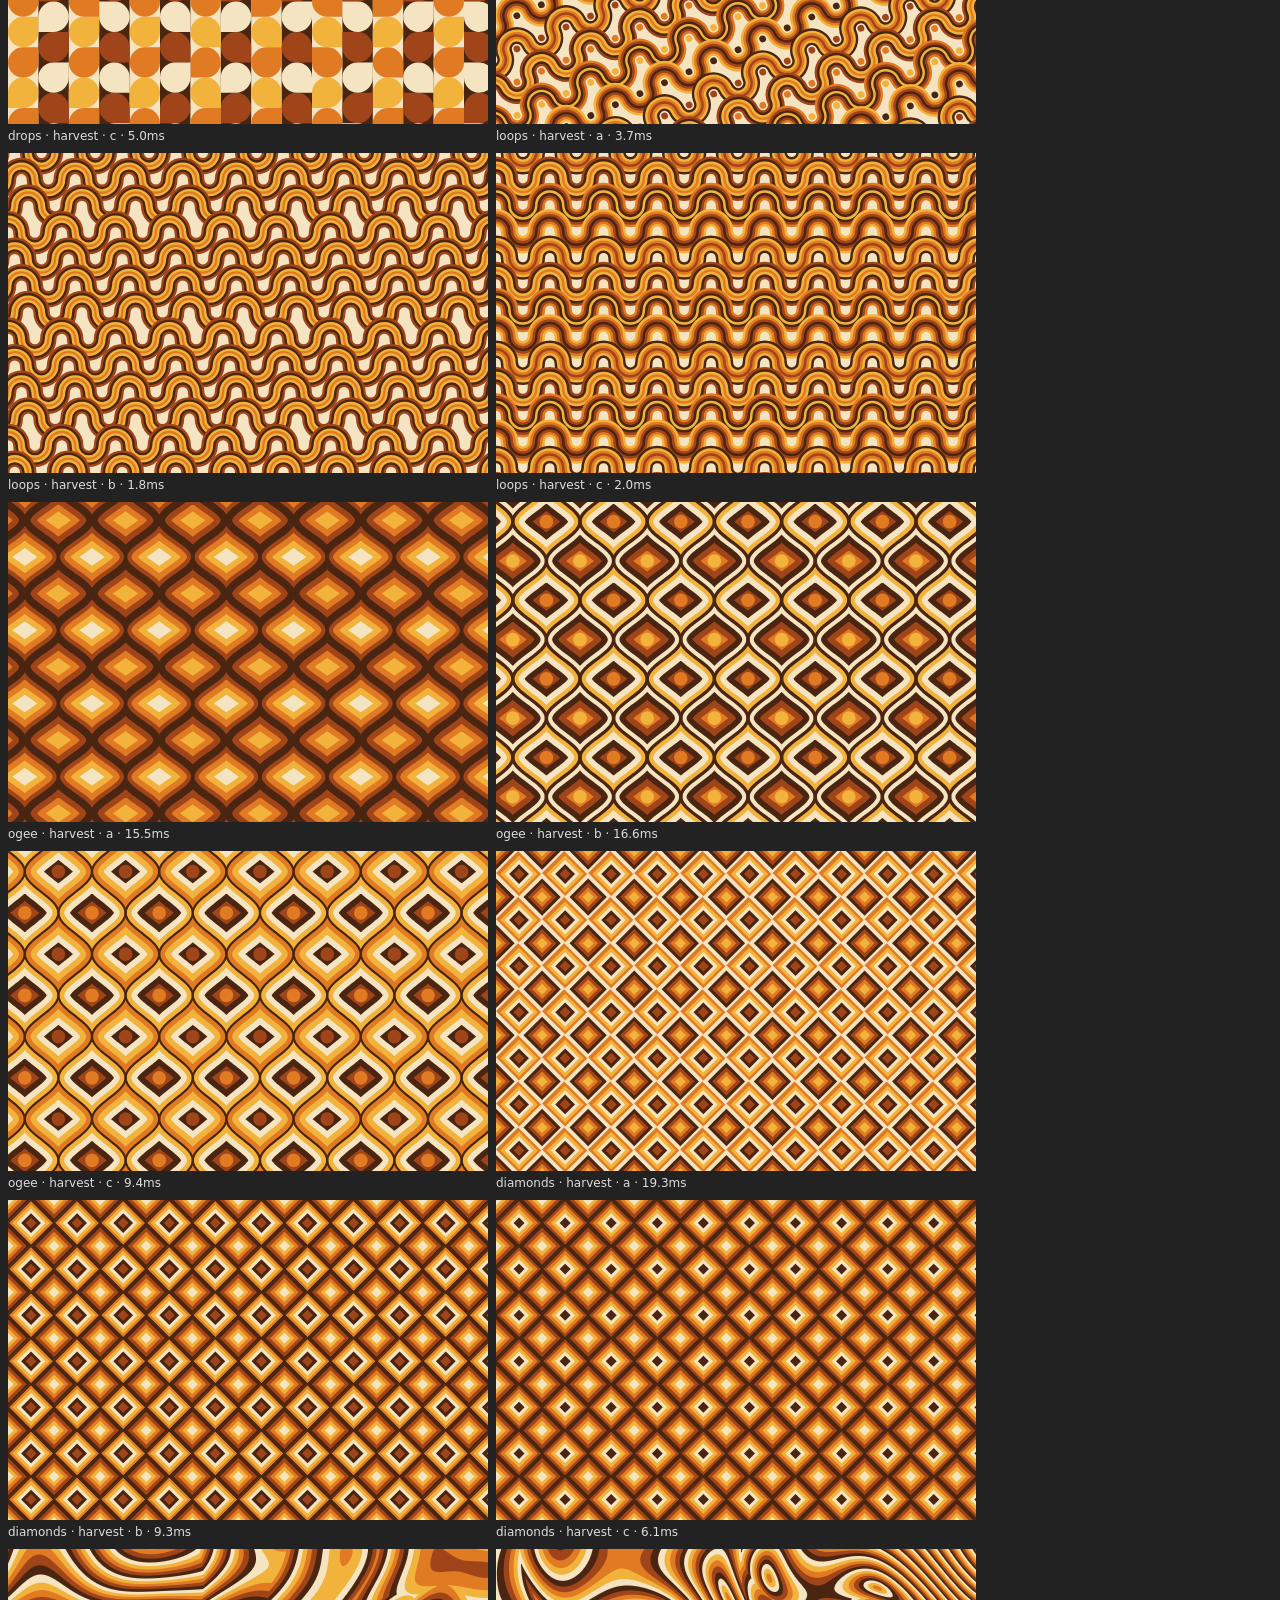
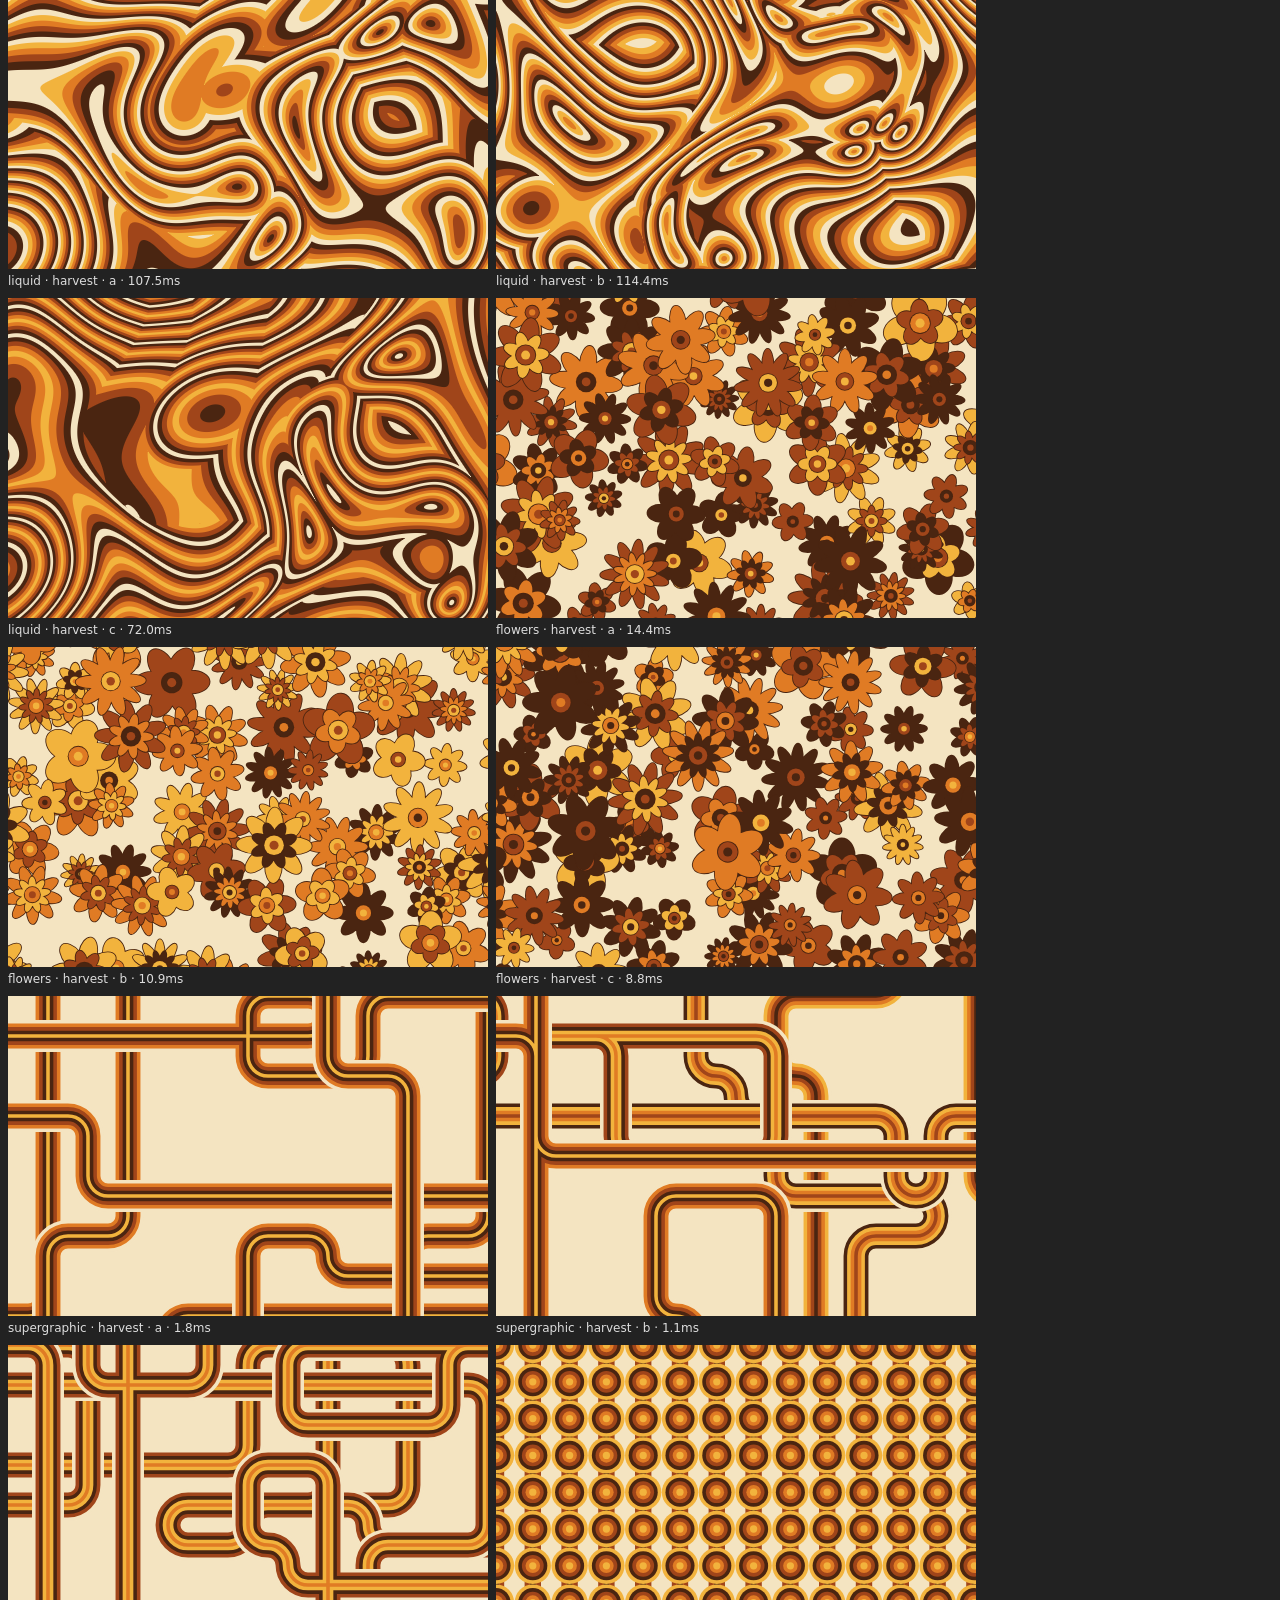
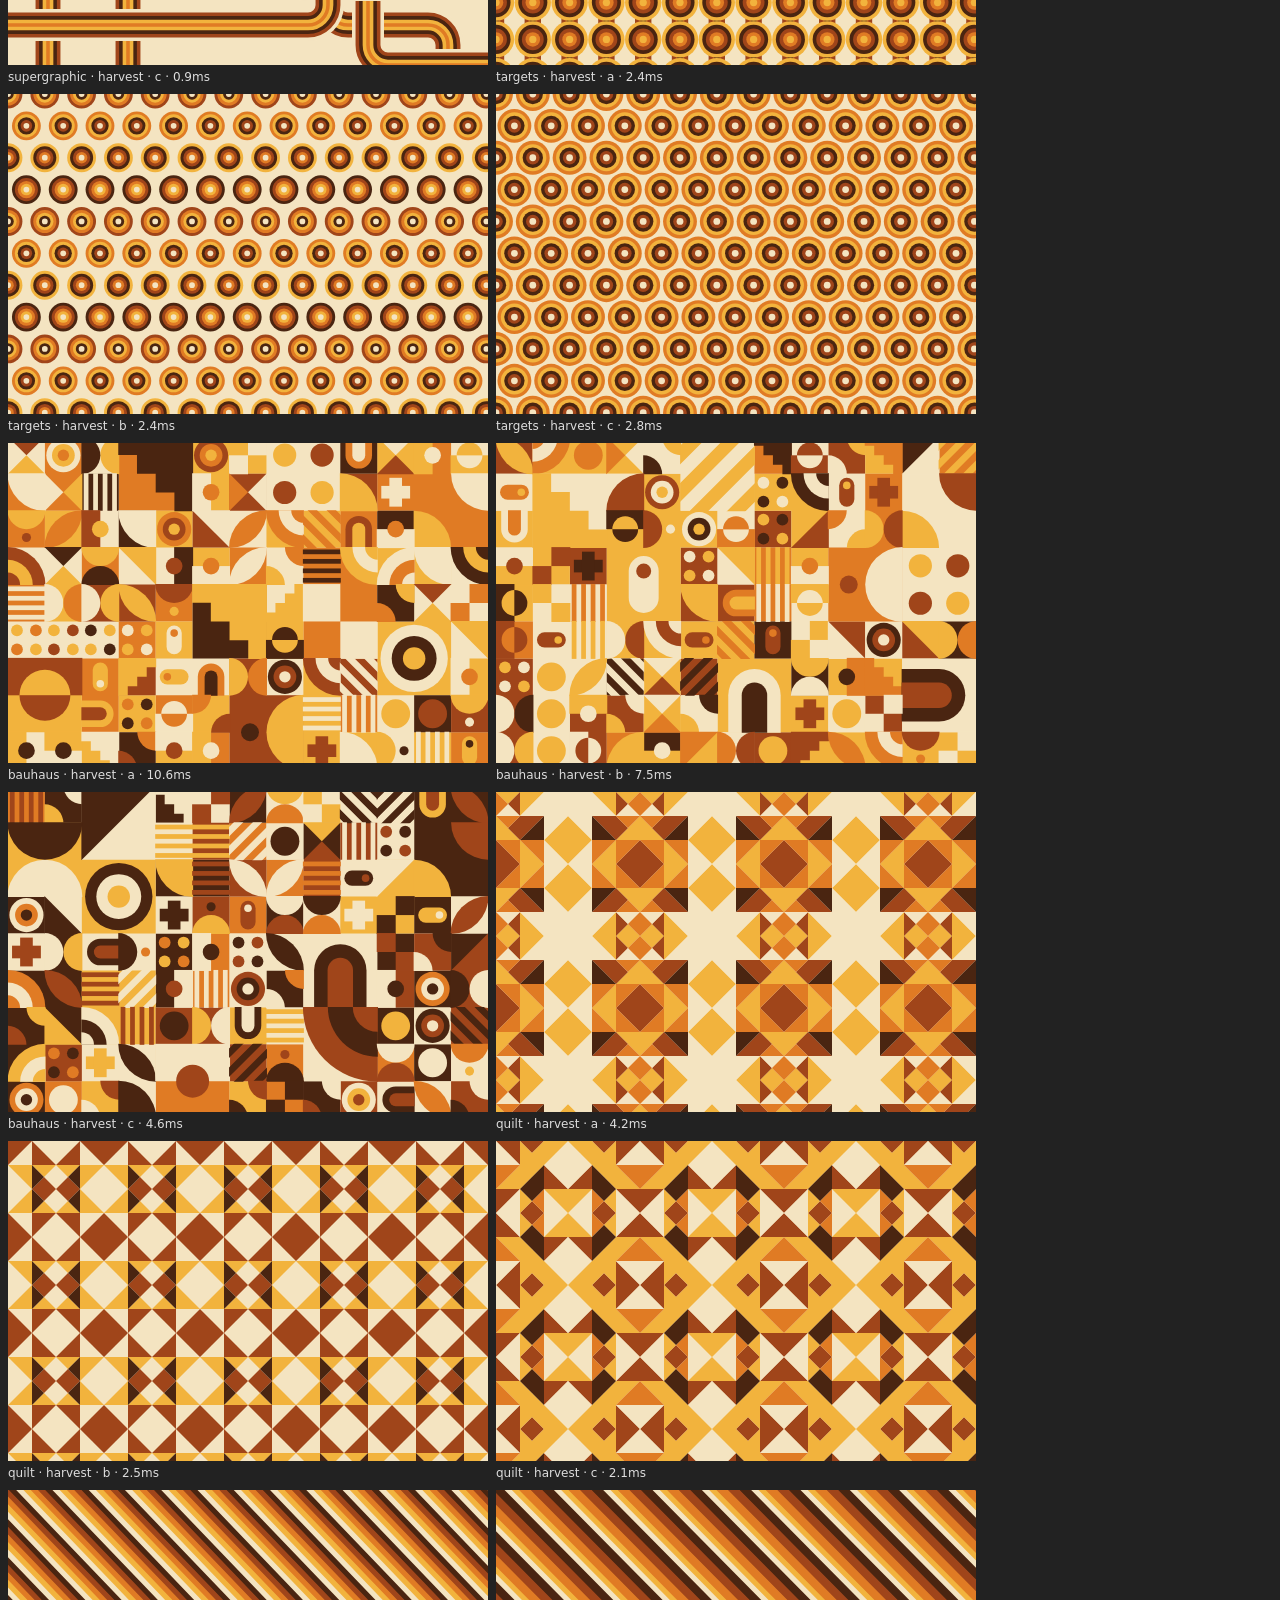
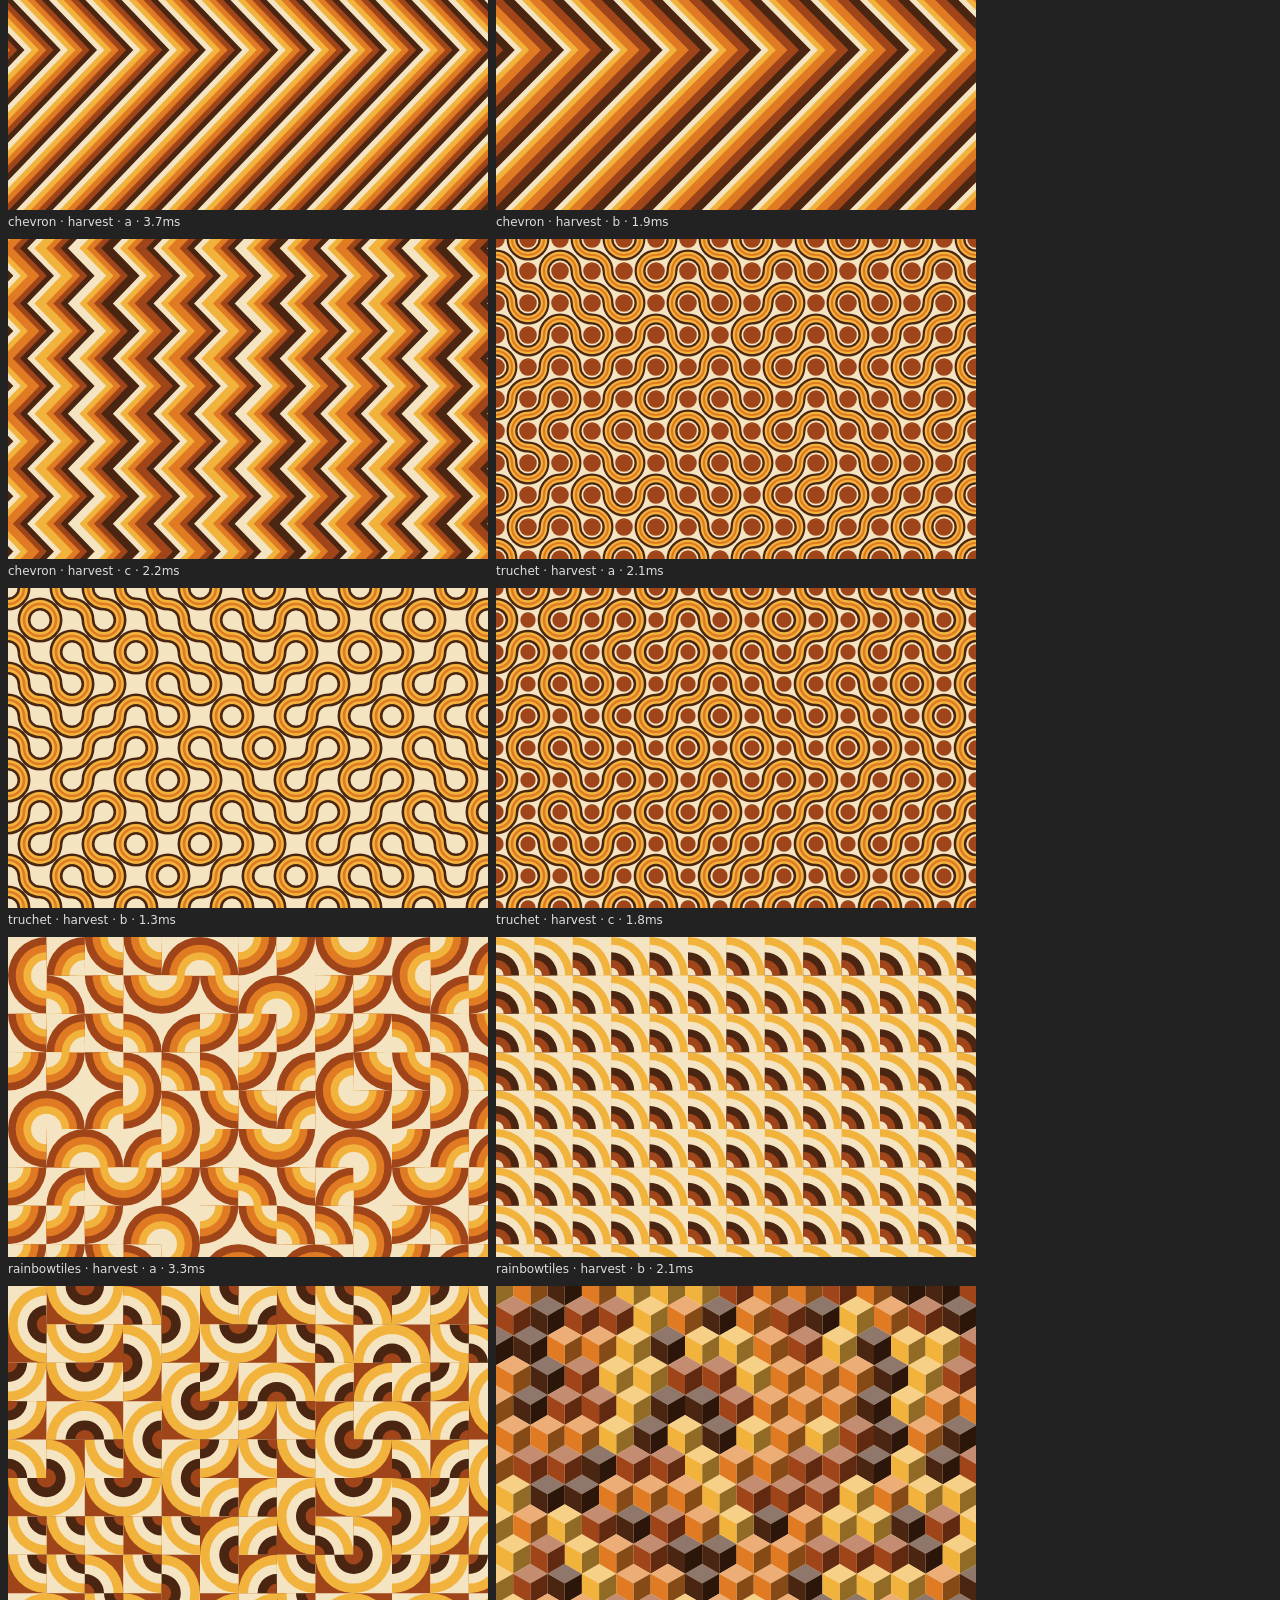
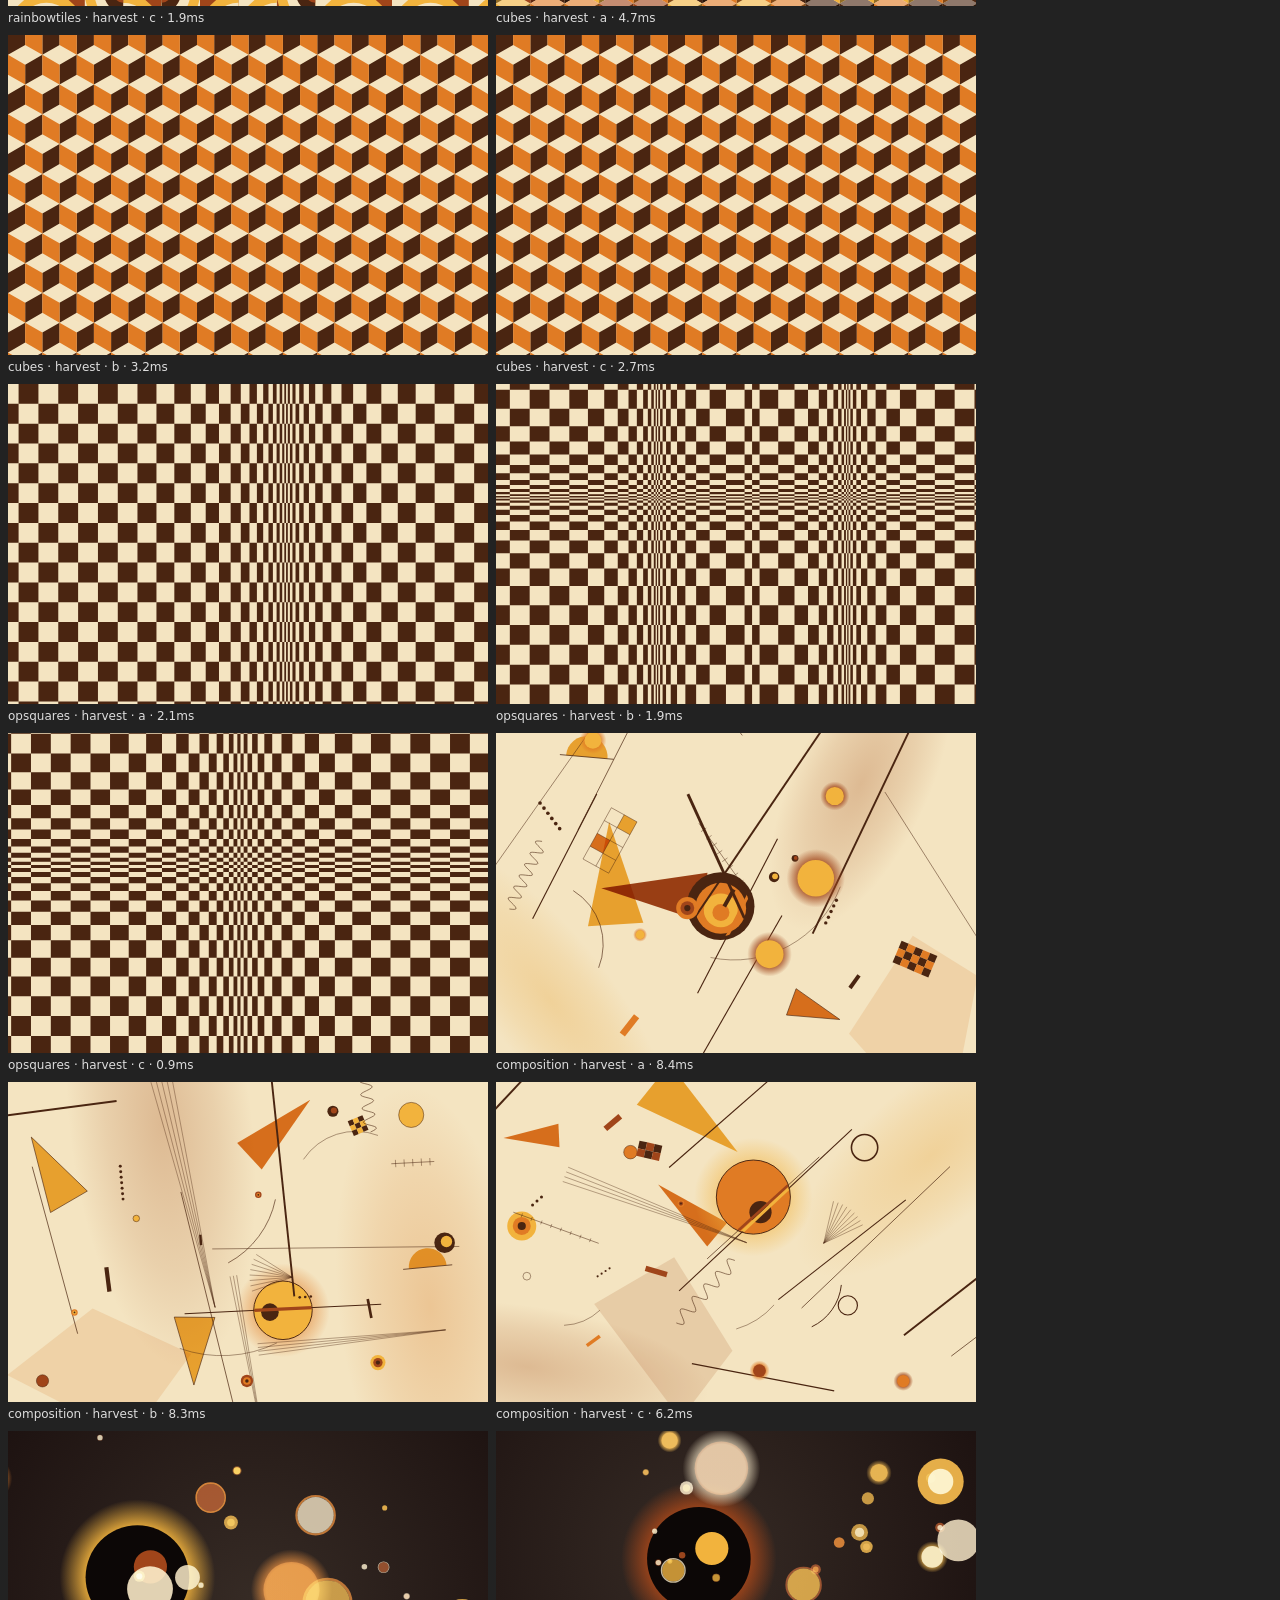
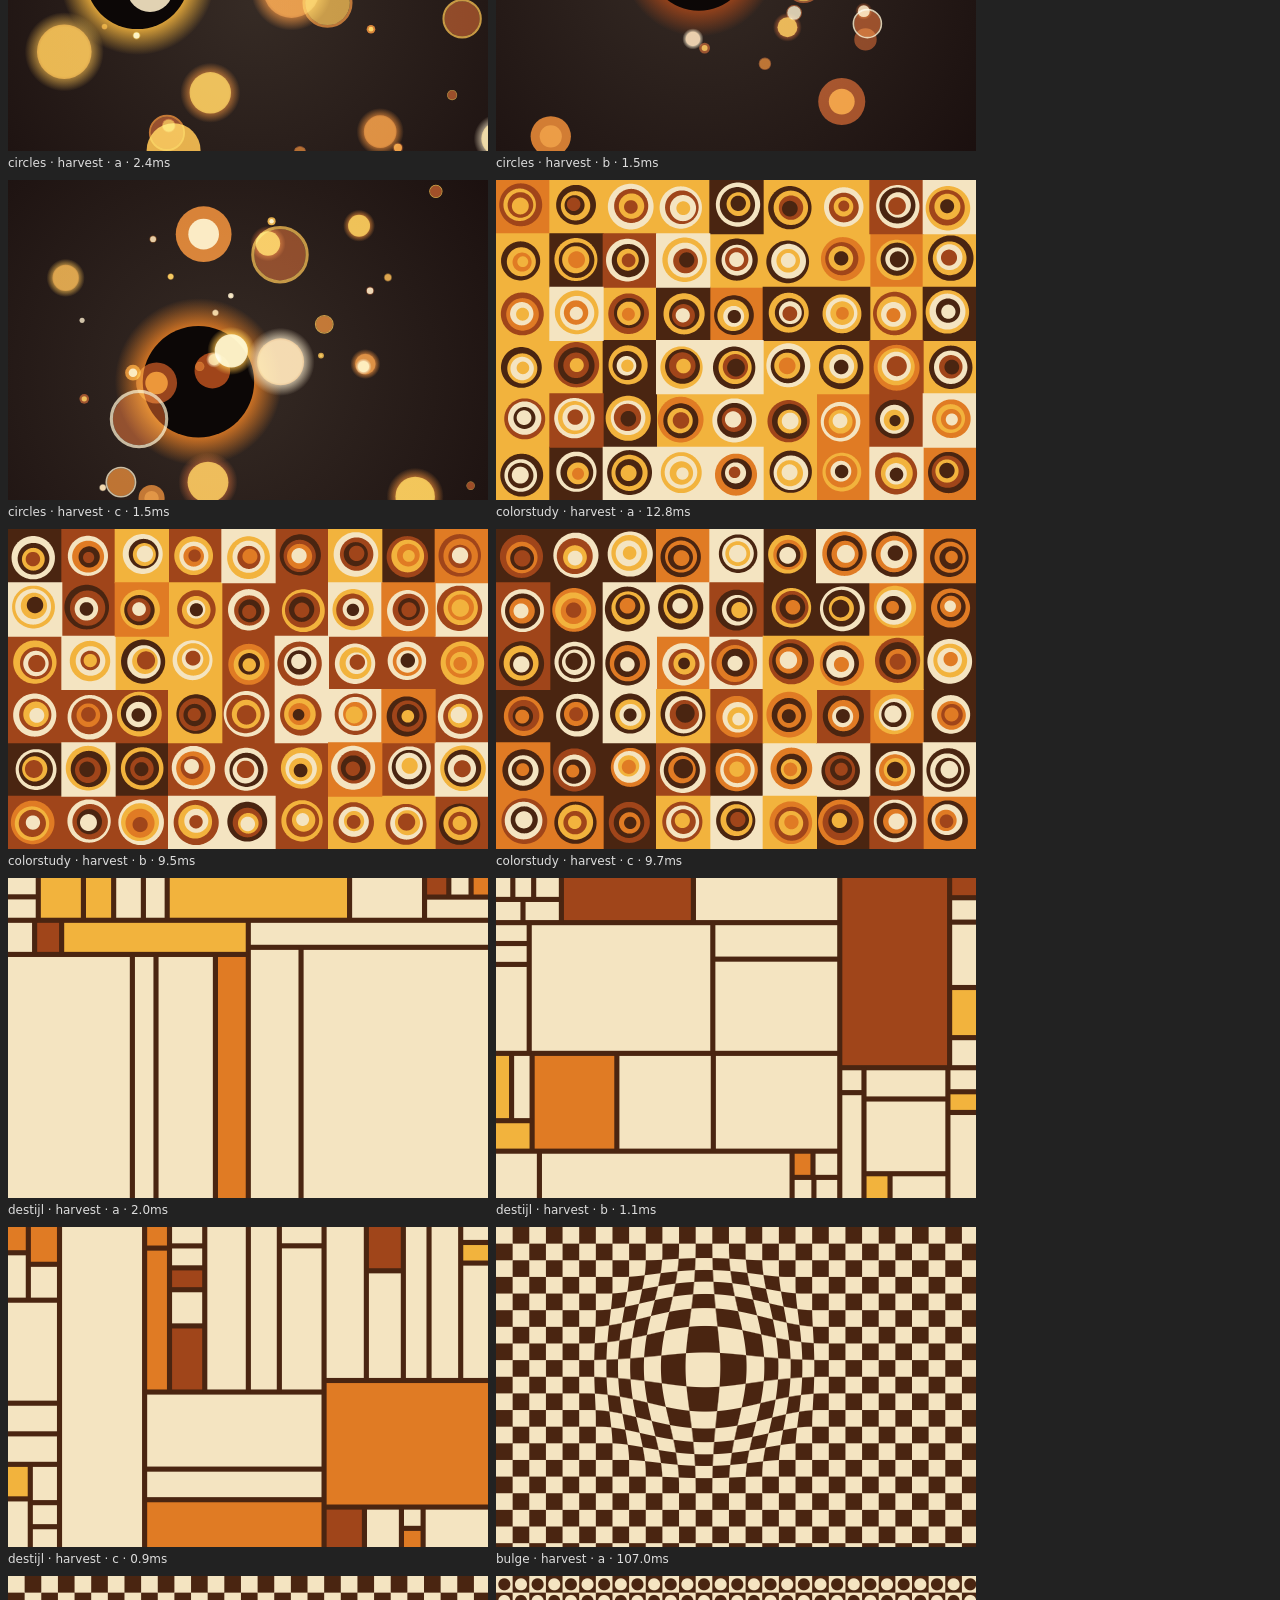
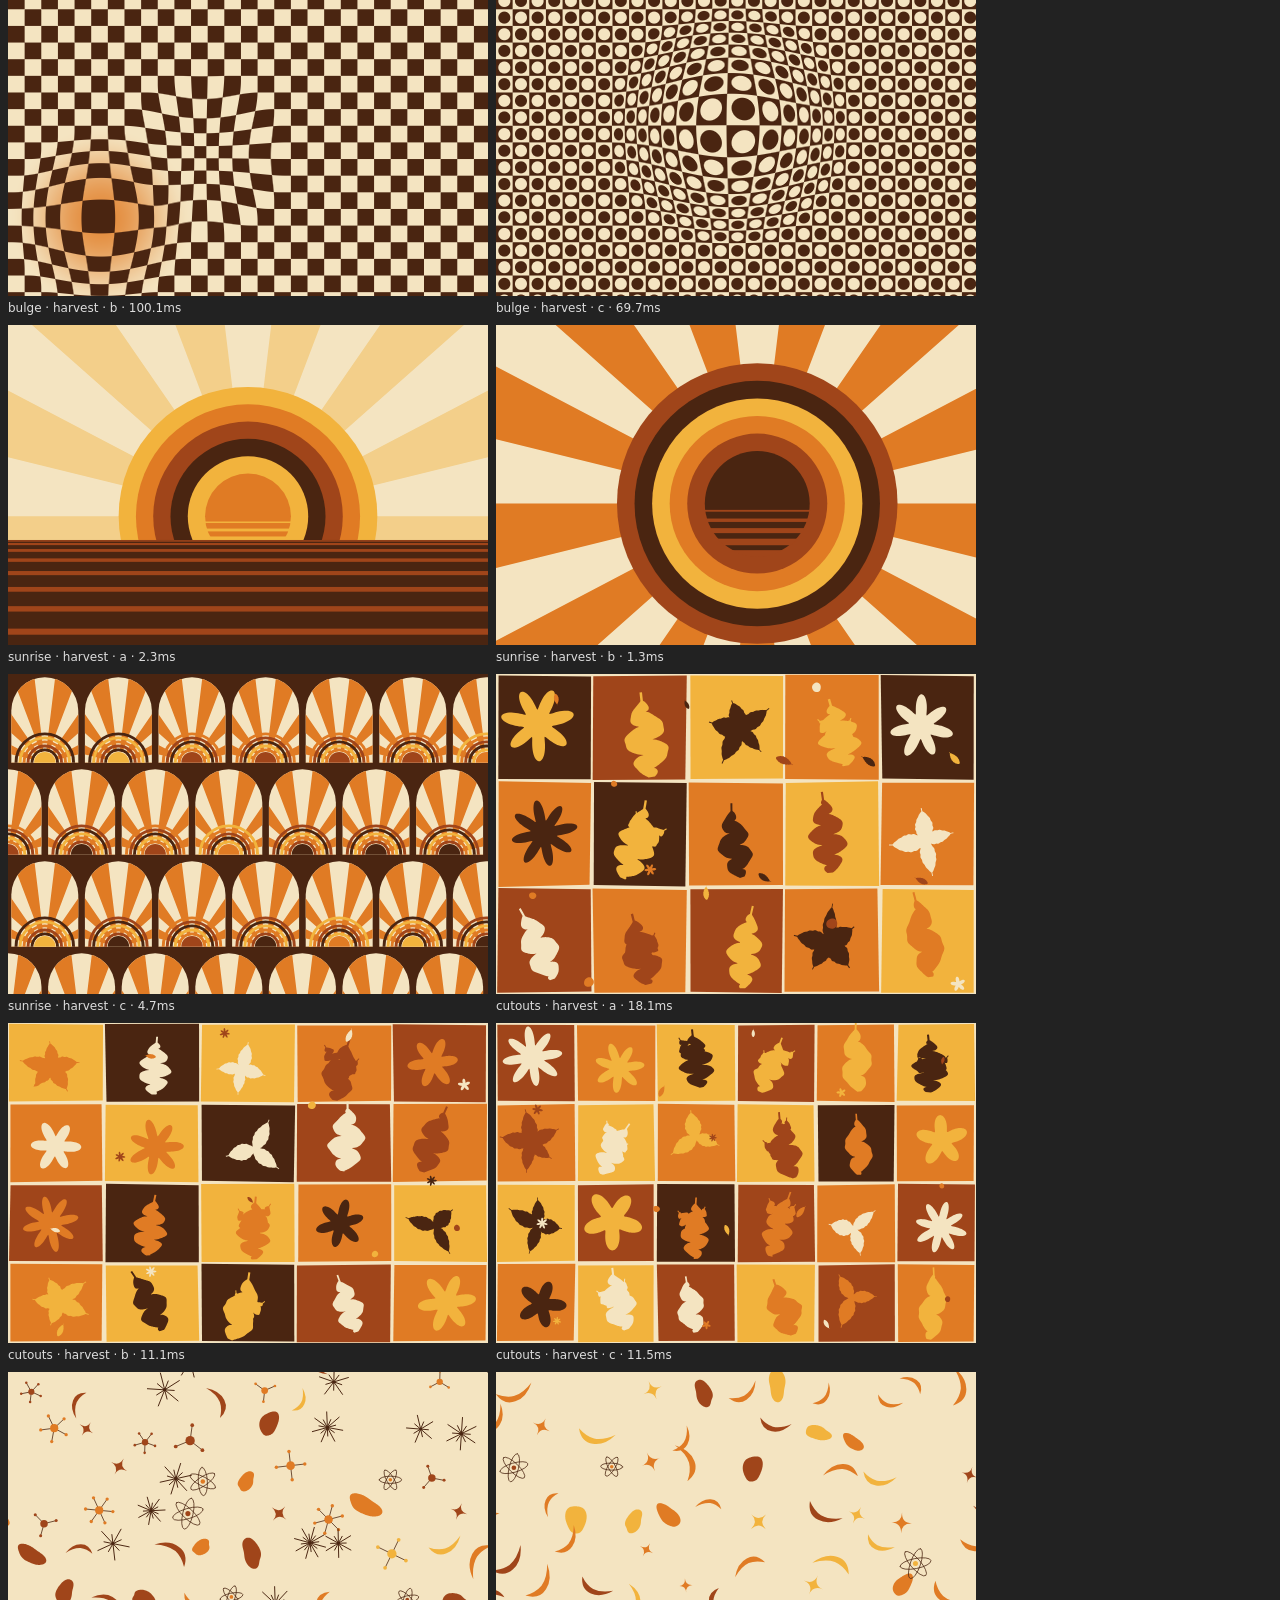
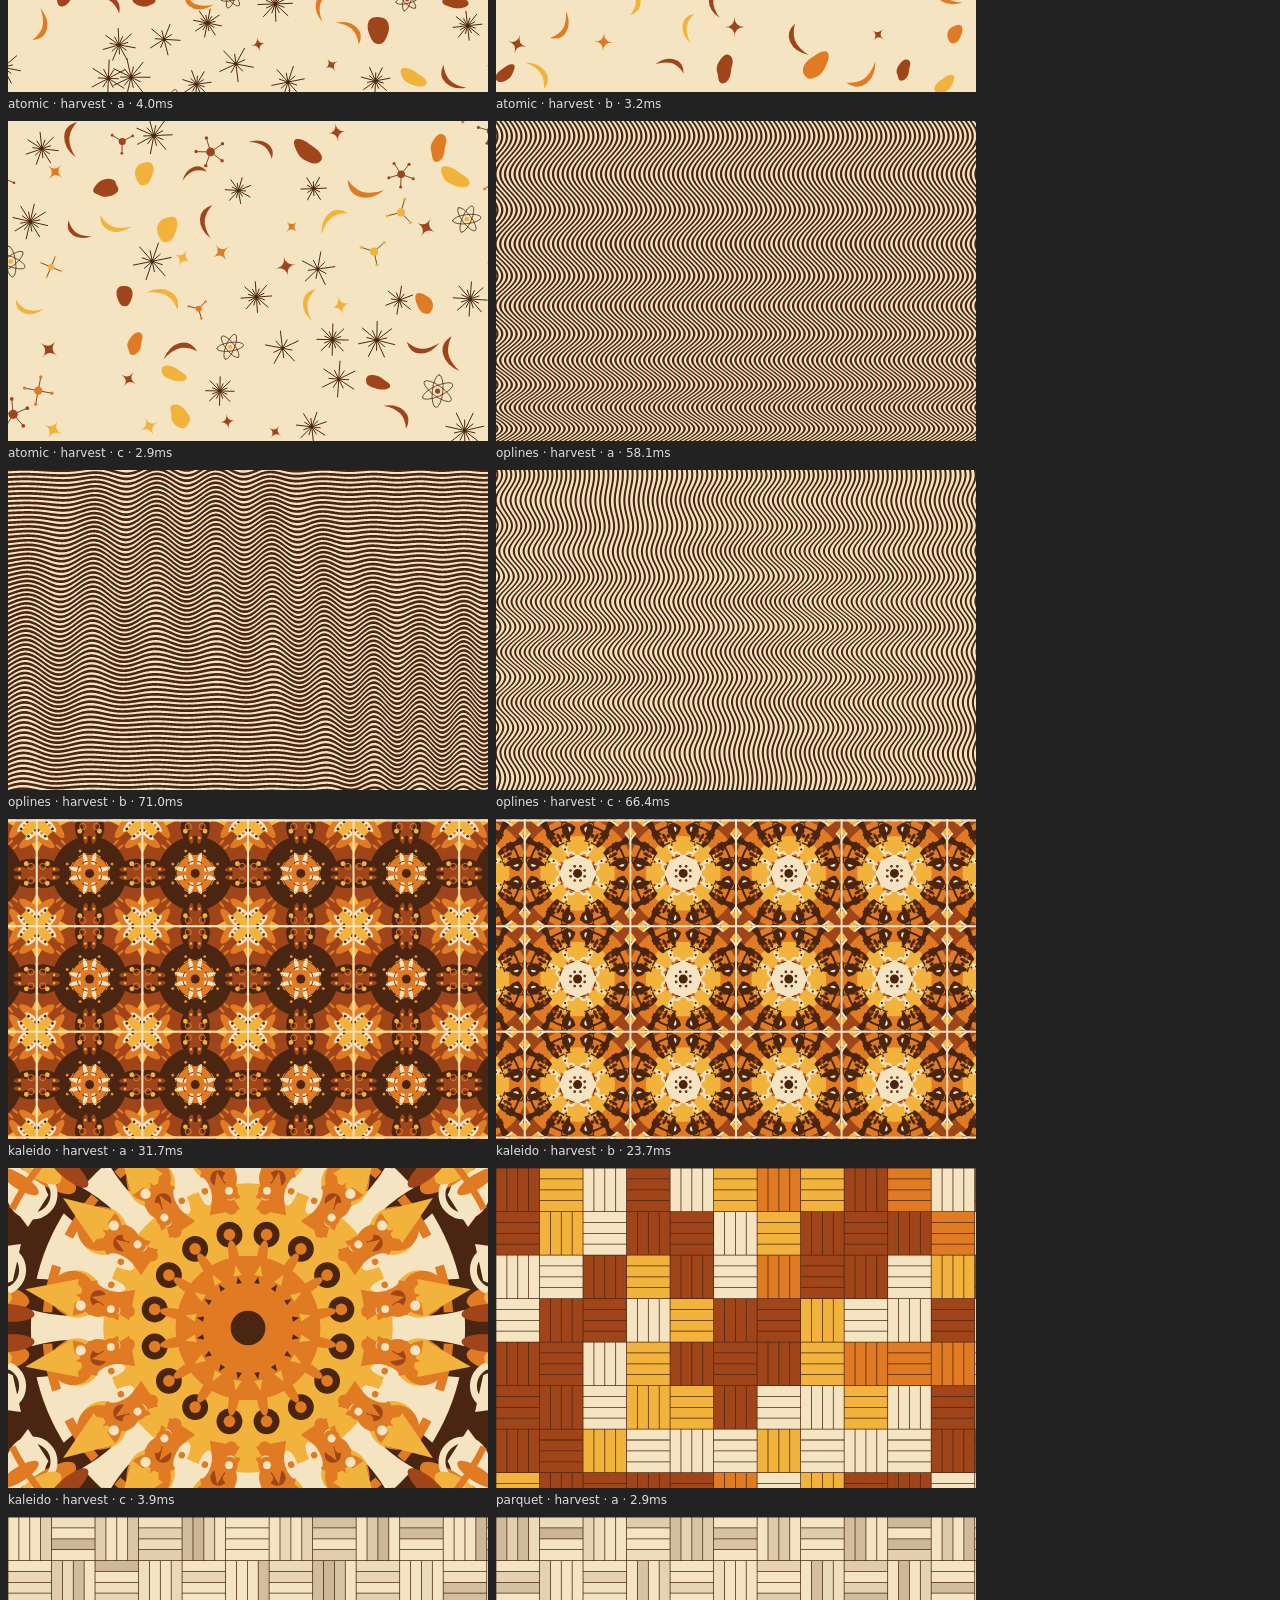
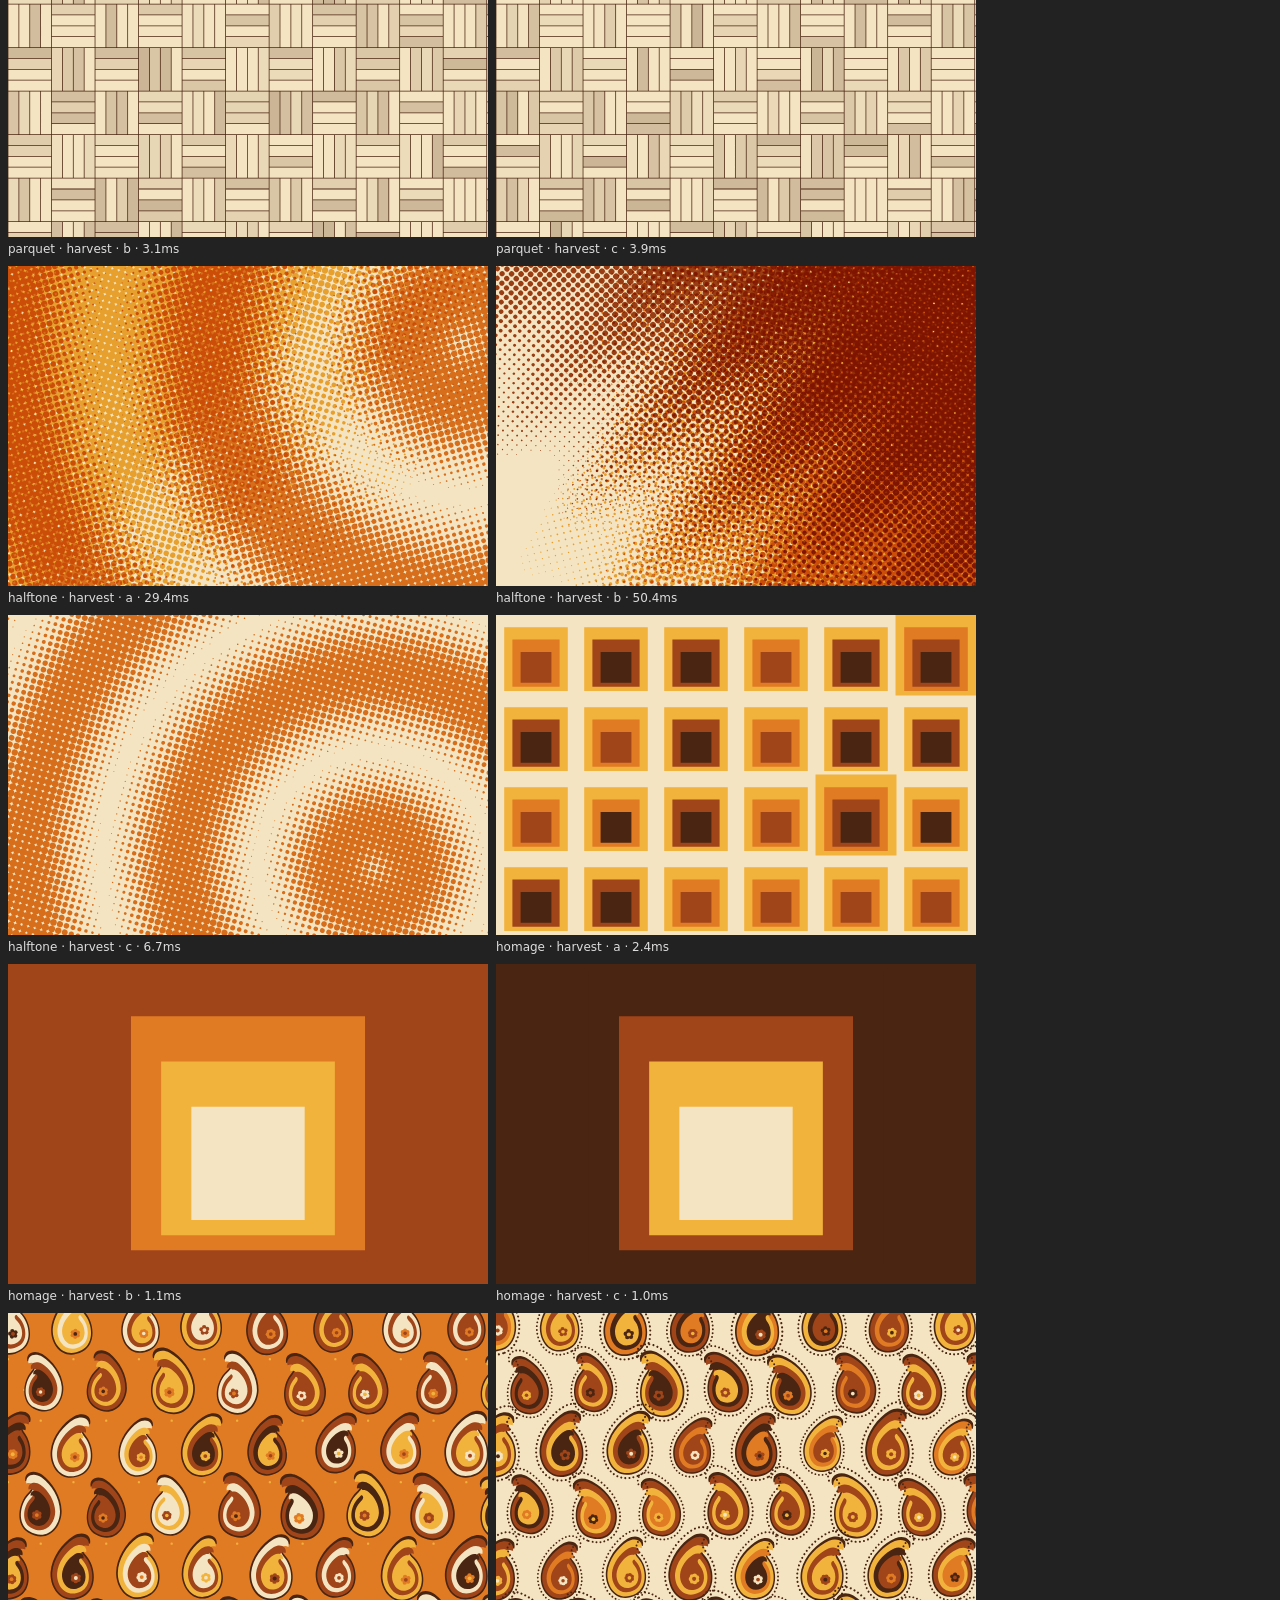
==== commit d93574a0: "Invent palette follows the open tab's mood Within a group, remixes turn hues by at most 35 degrees s" ====
--- a/site/sheet.html
+++ b/site/sheet.html
@@ -15,7 +15,7 @@
 <body>
   <div id="grid"></div>
   <script type="module">
-    import { PATTERNS, PALETTES_BY_ID, renderPattern } from './js/core.js?v=44';
+    import { PATTERNS, PALETTES_BY_ID, renderPattern } from './js/core.js?v=46';
     const q = new URLSearchParams(location.search);
     const styles = (q.get('styles') || PATTERNS.map((p) => p.id).join()).split(',');
     const seeds = (q.get('seeds') || 'a,b,c').split(',');
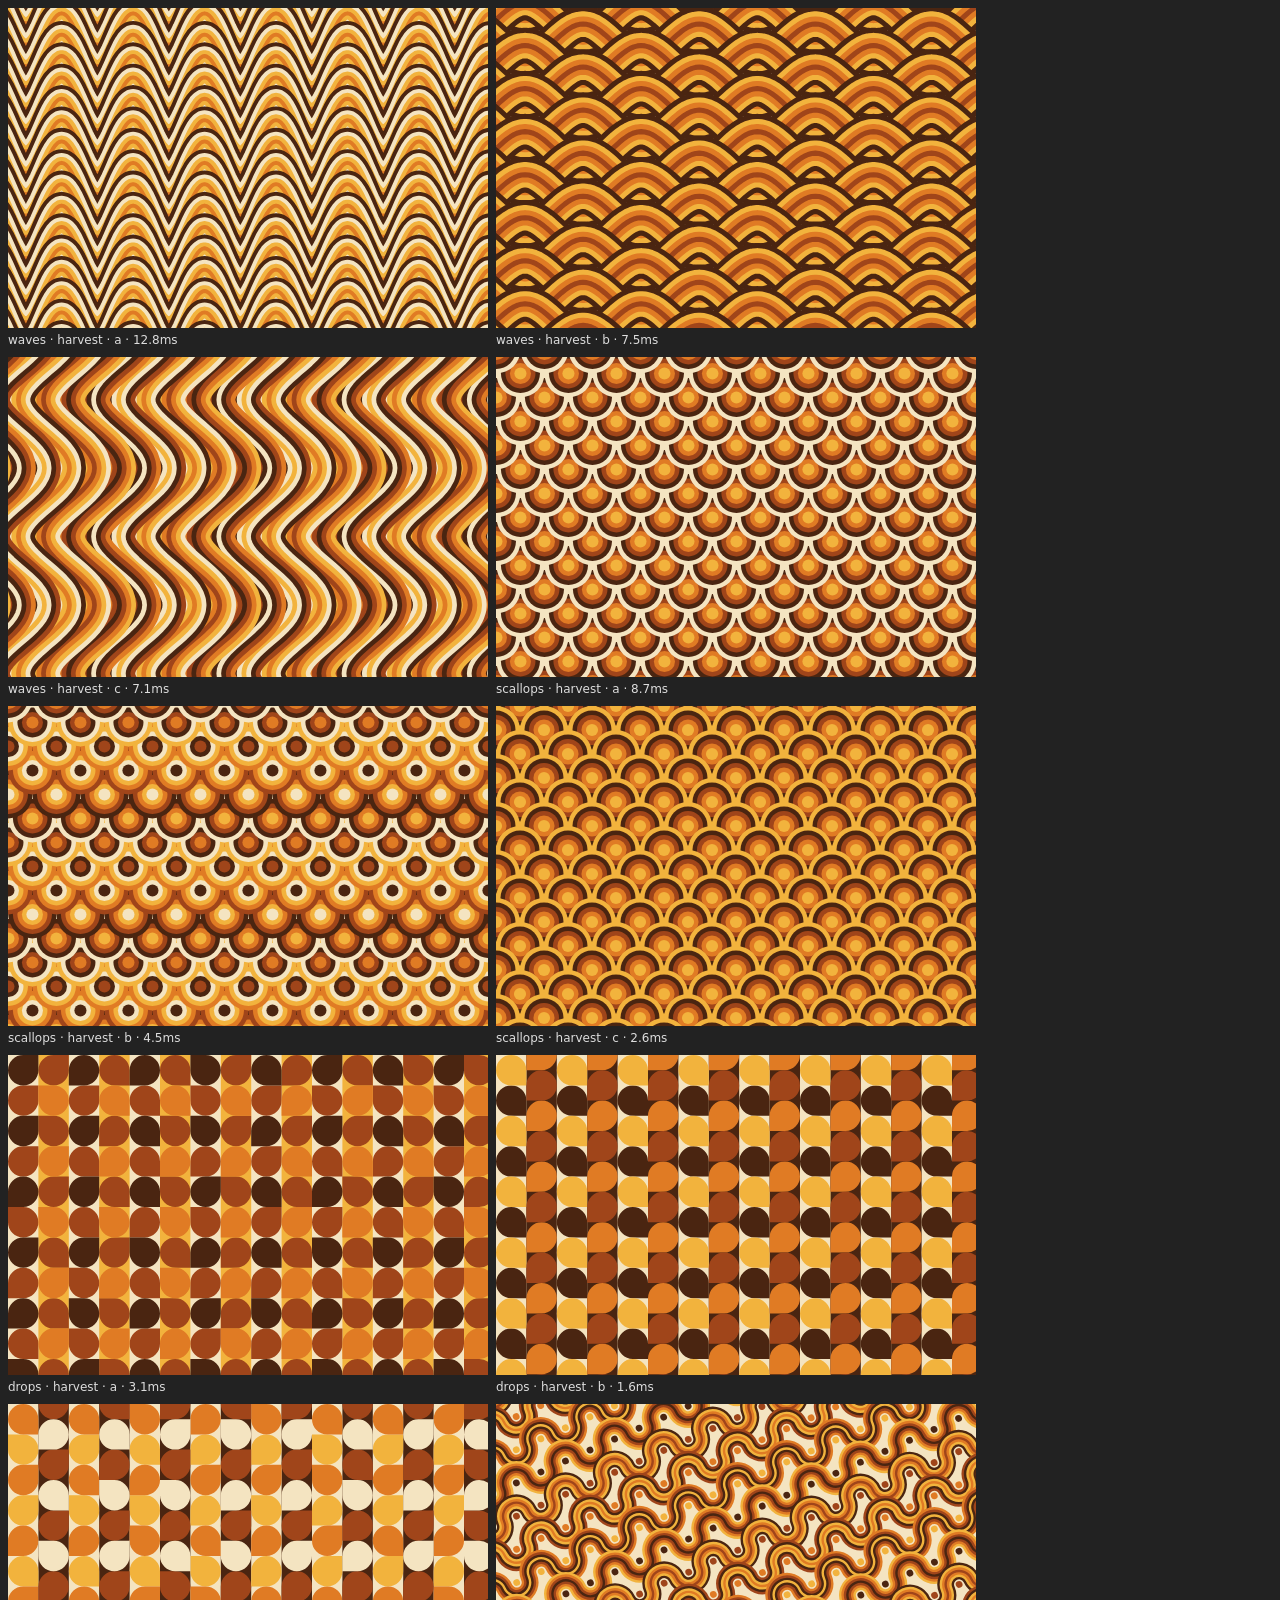
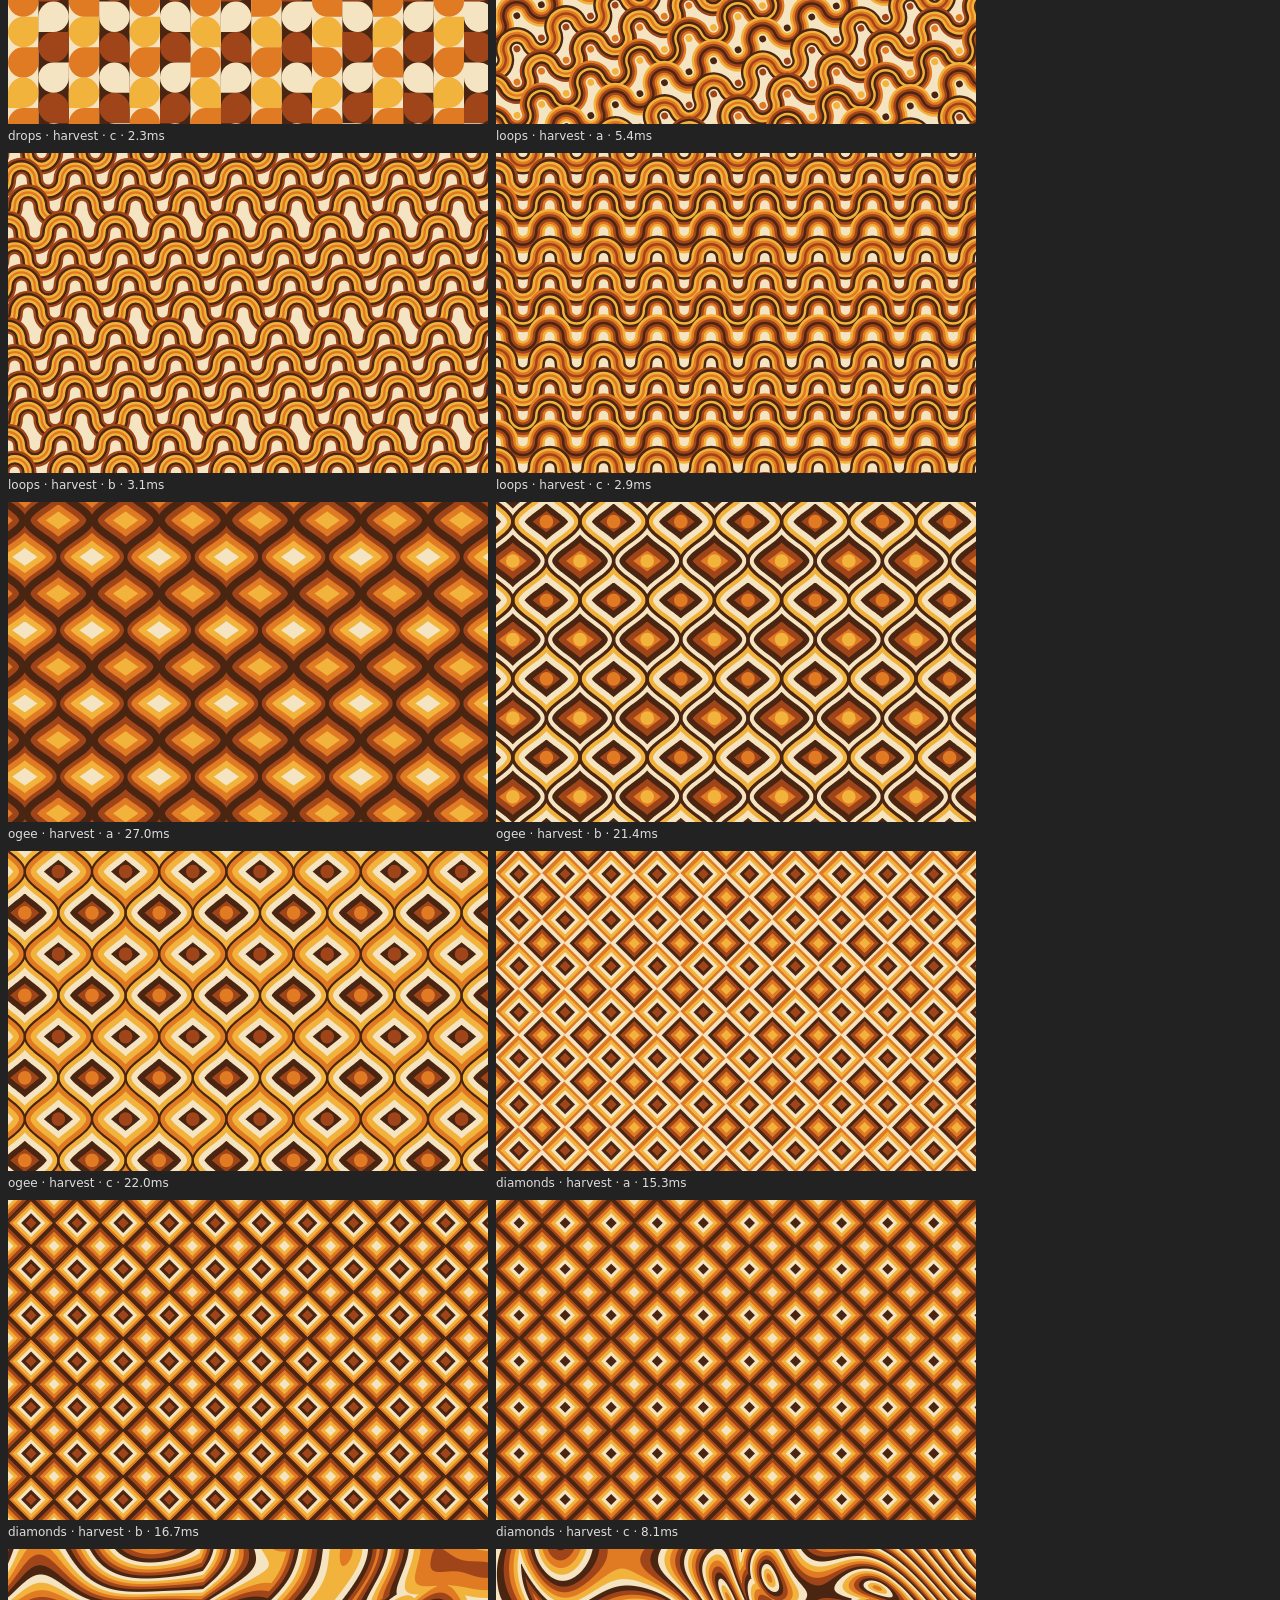
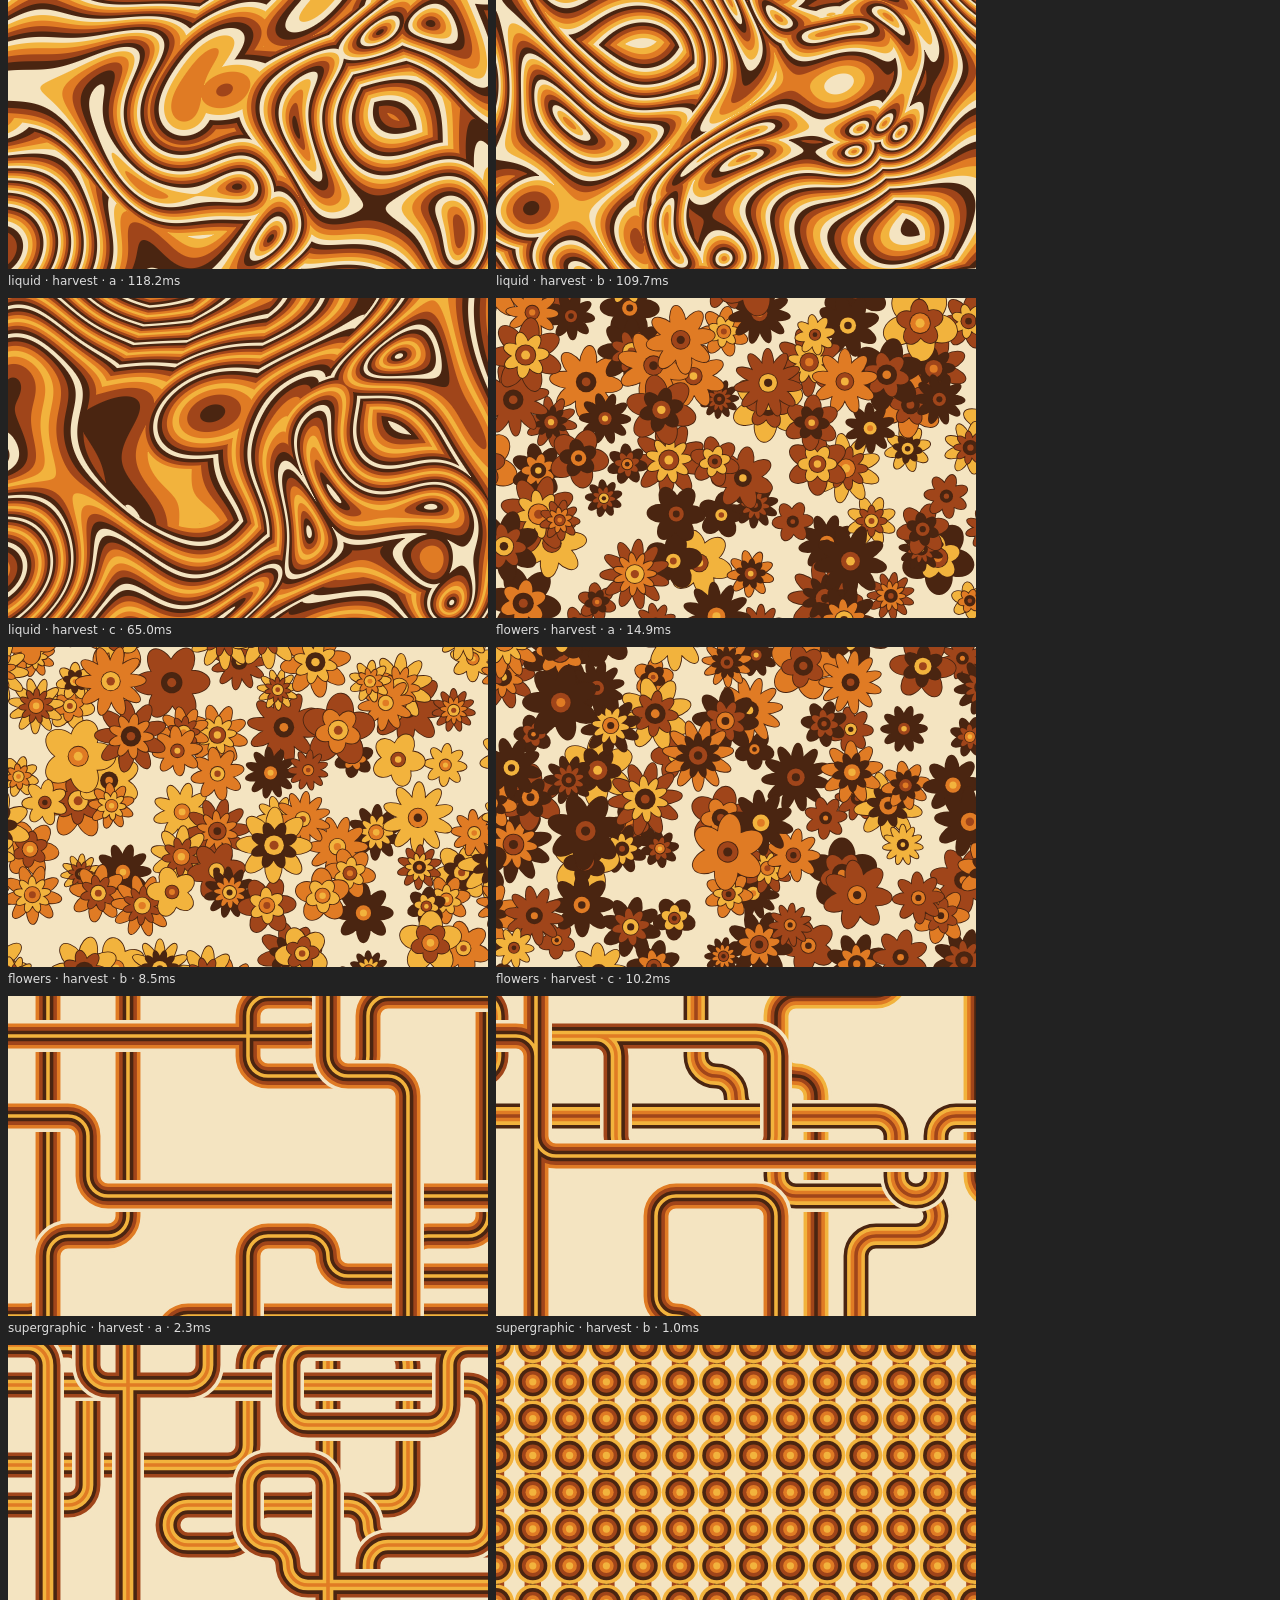
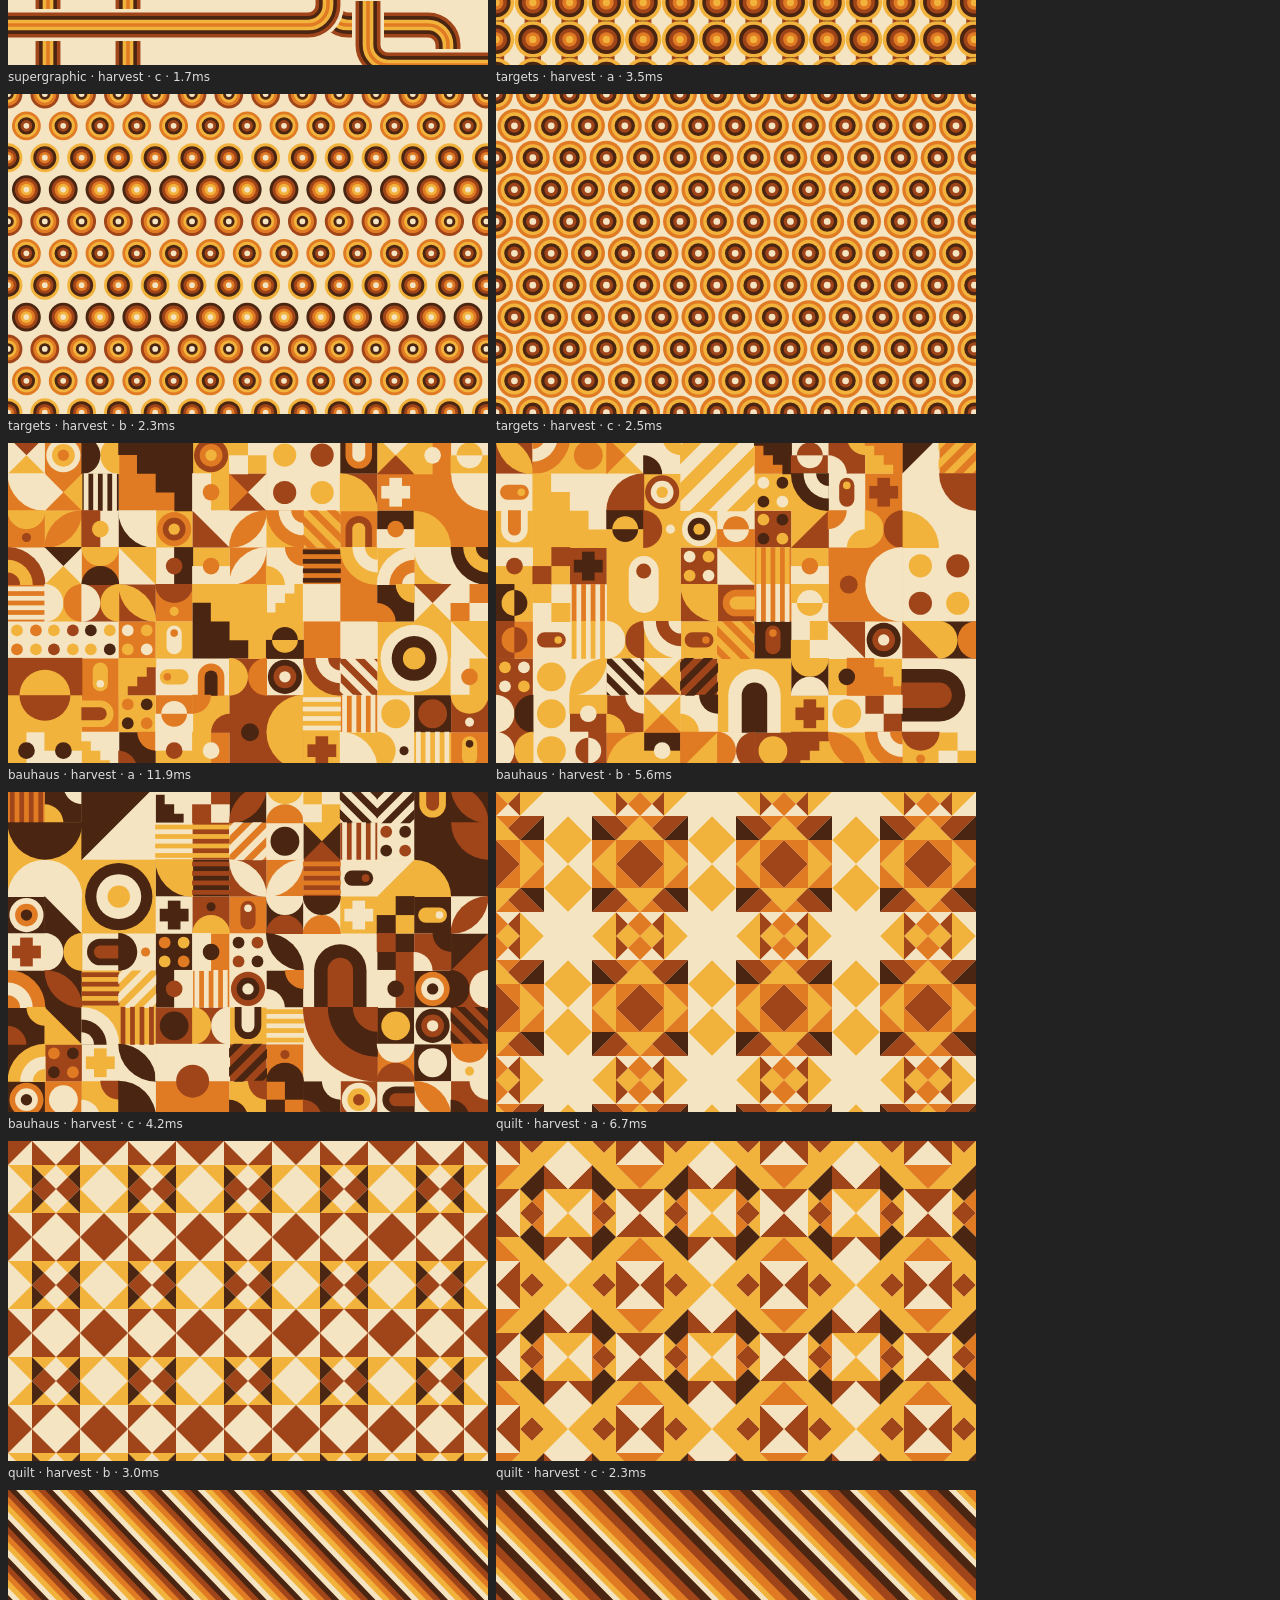
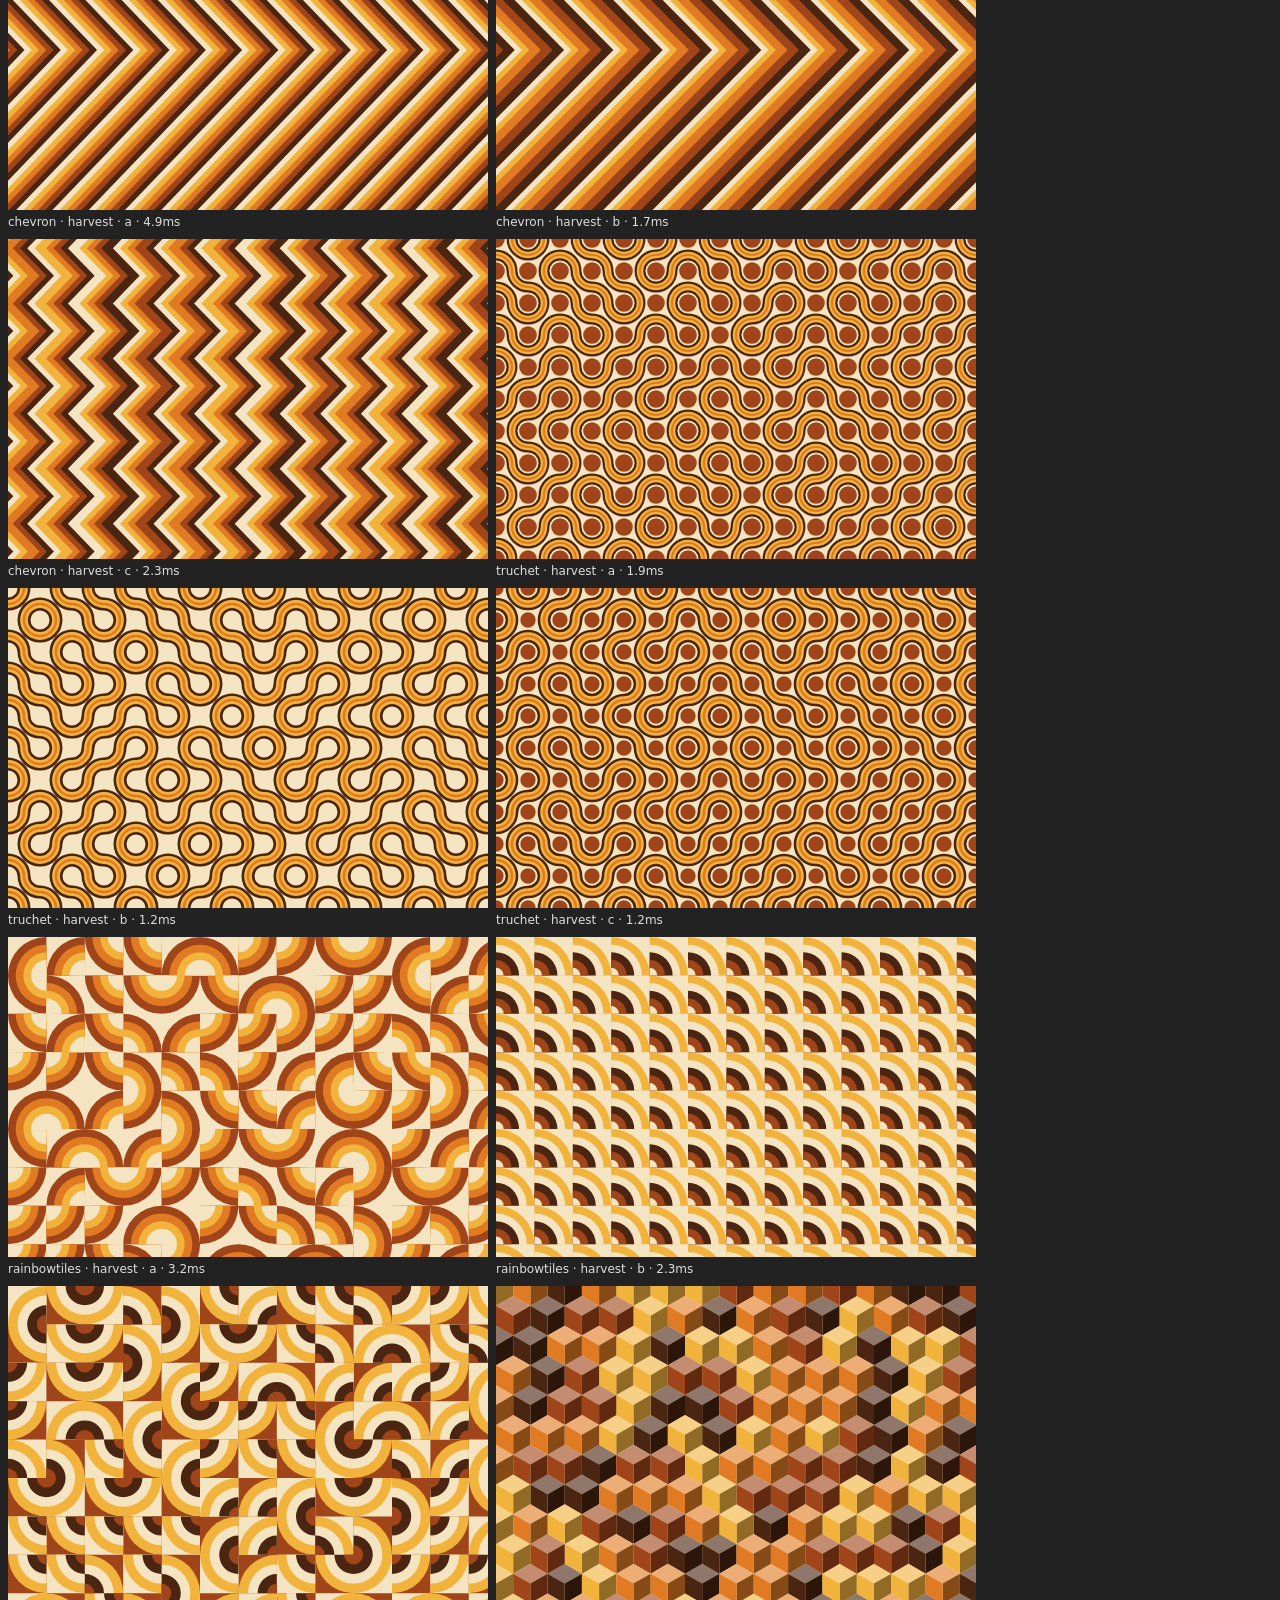
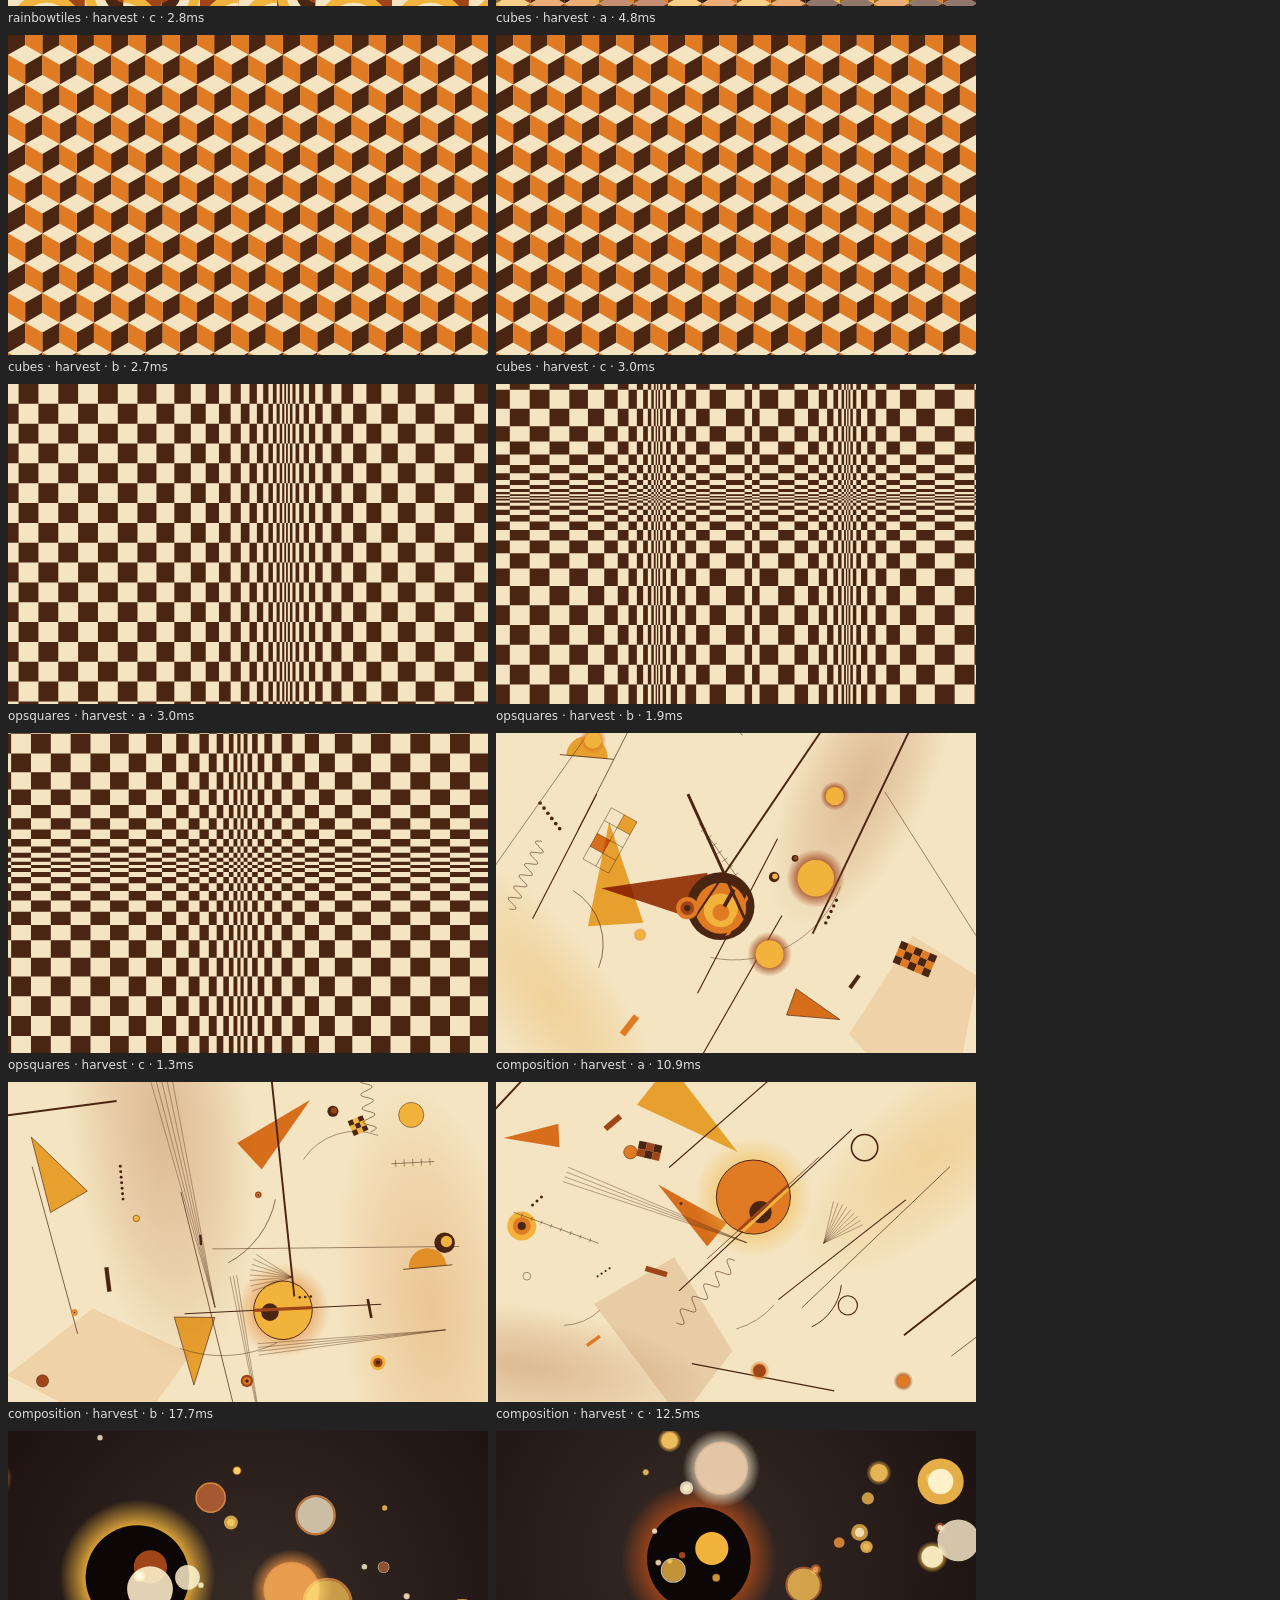
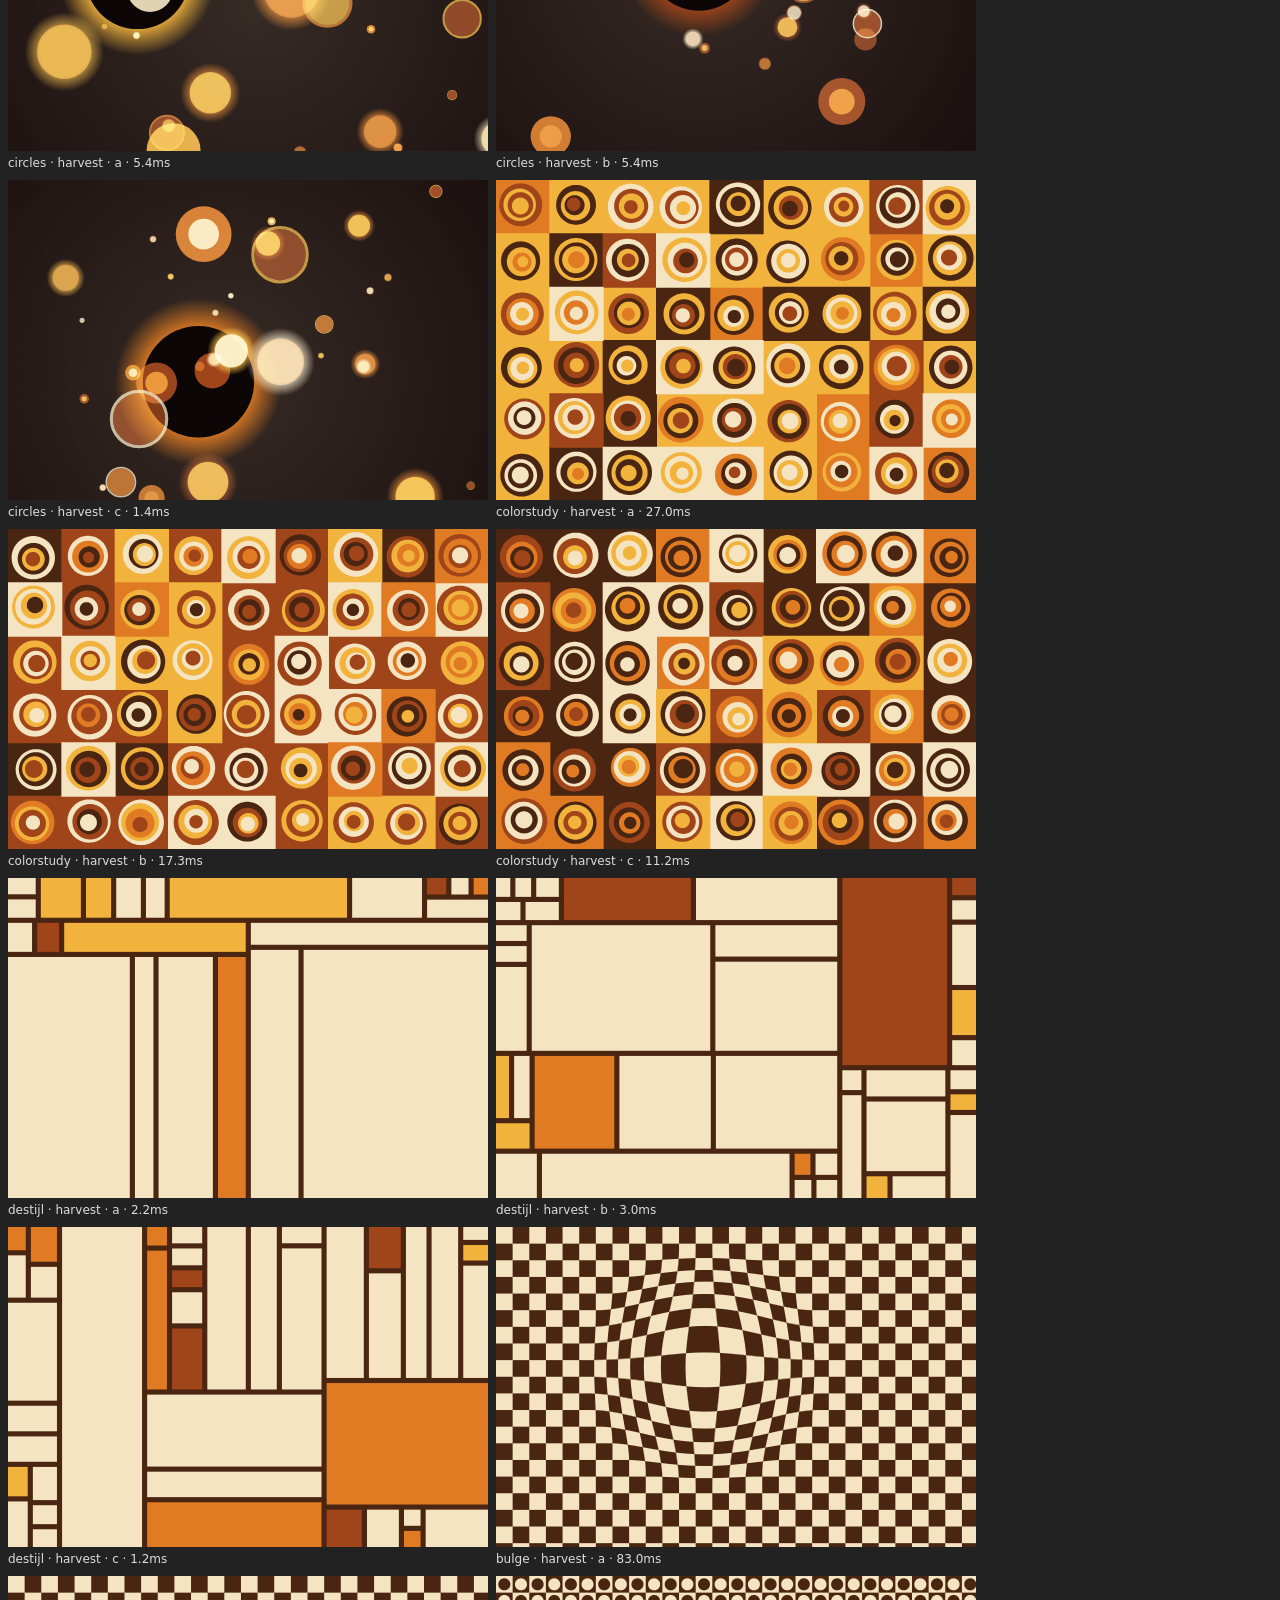
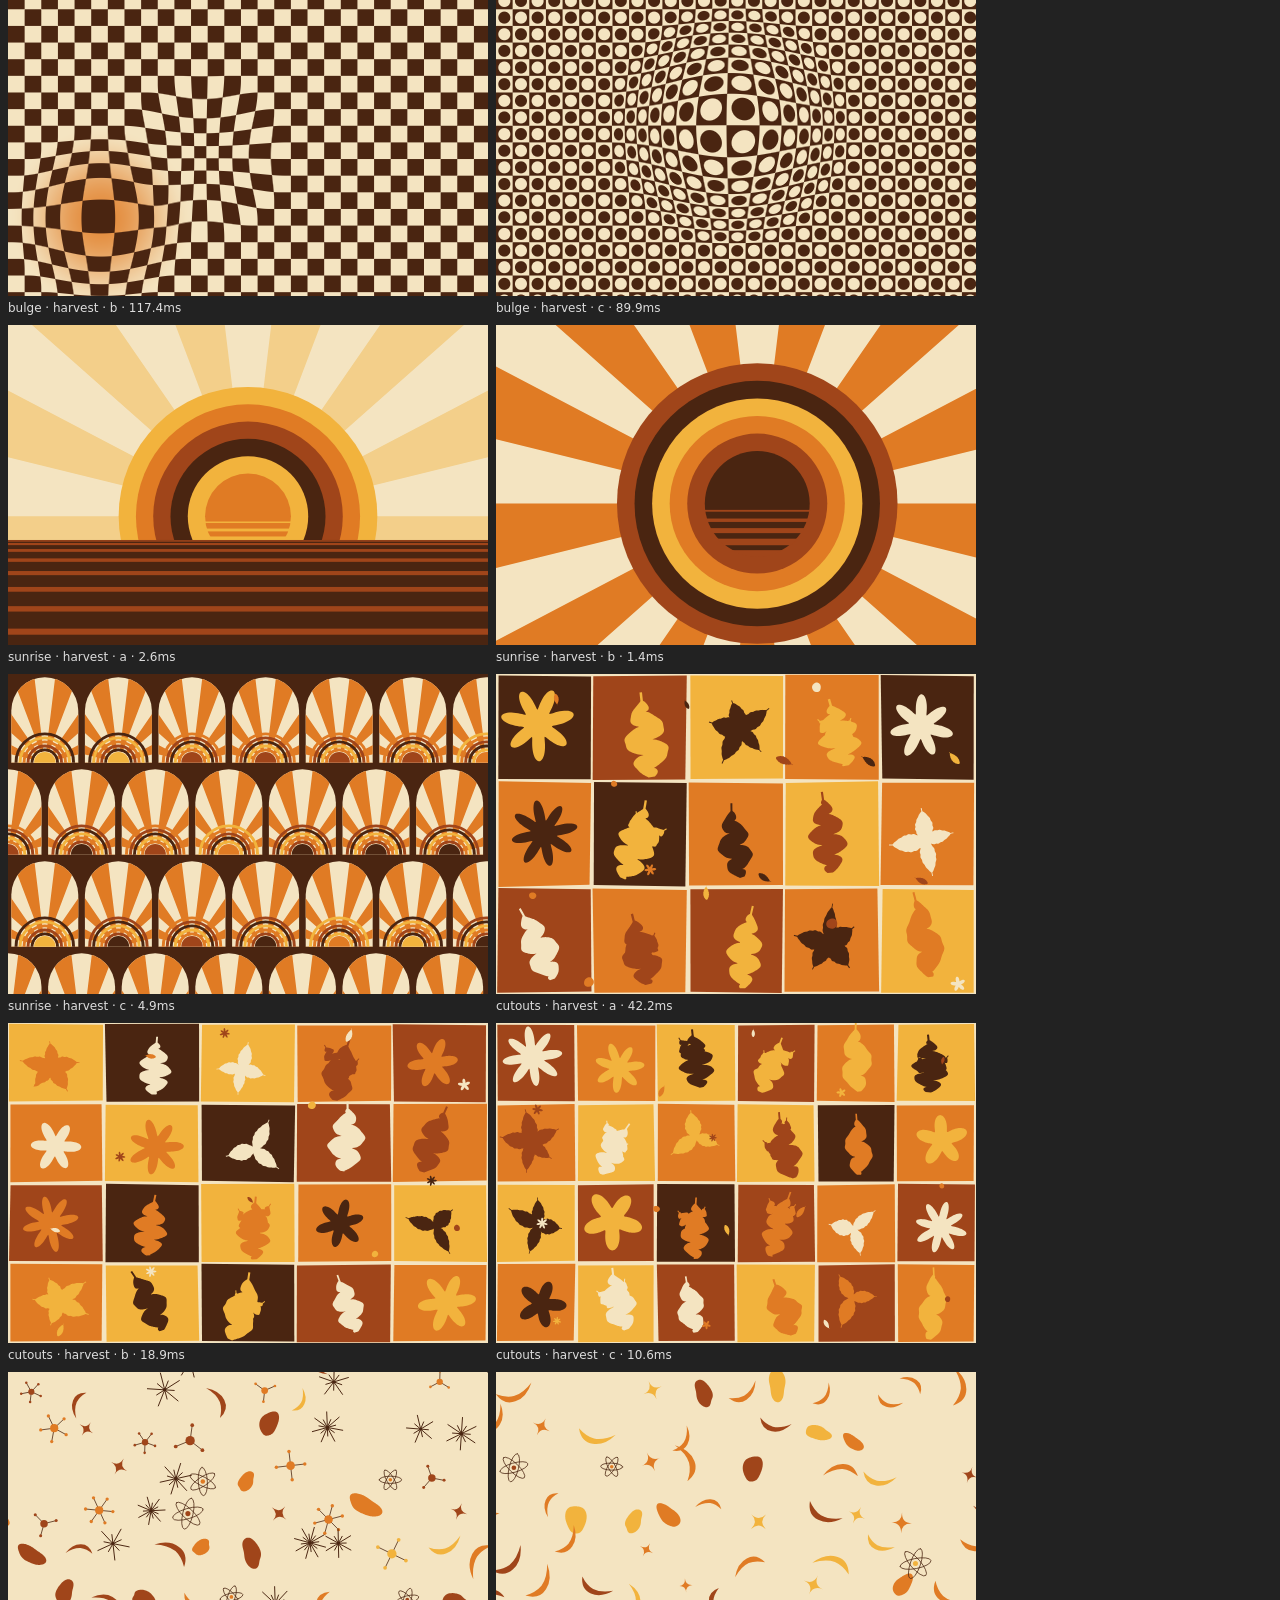
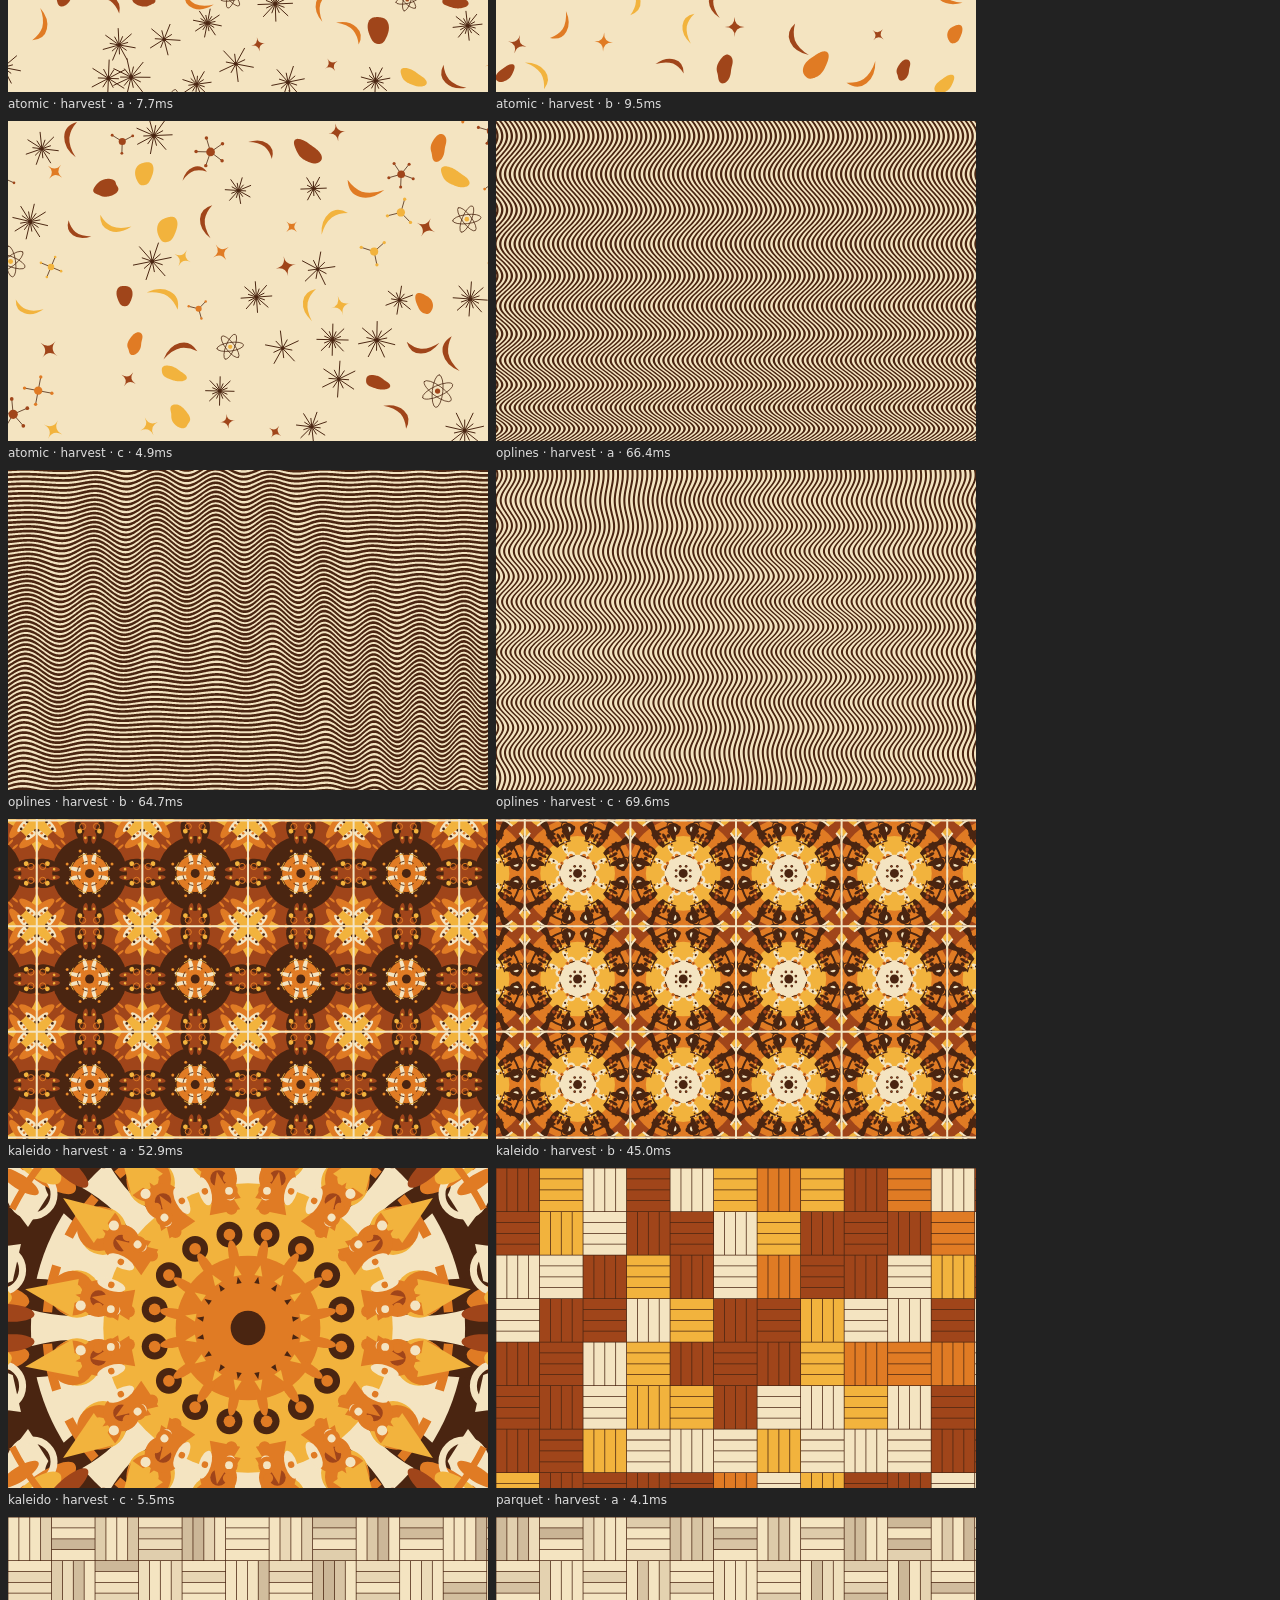
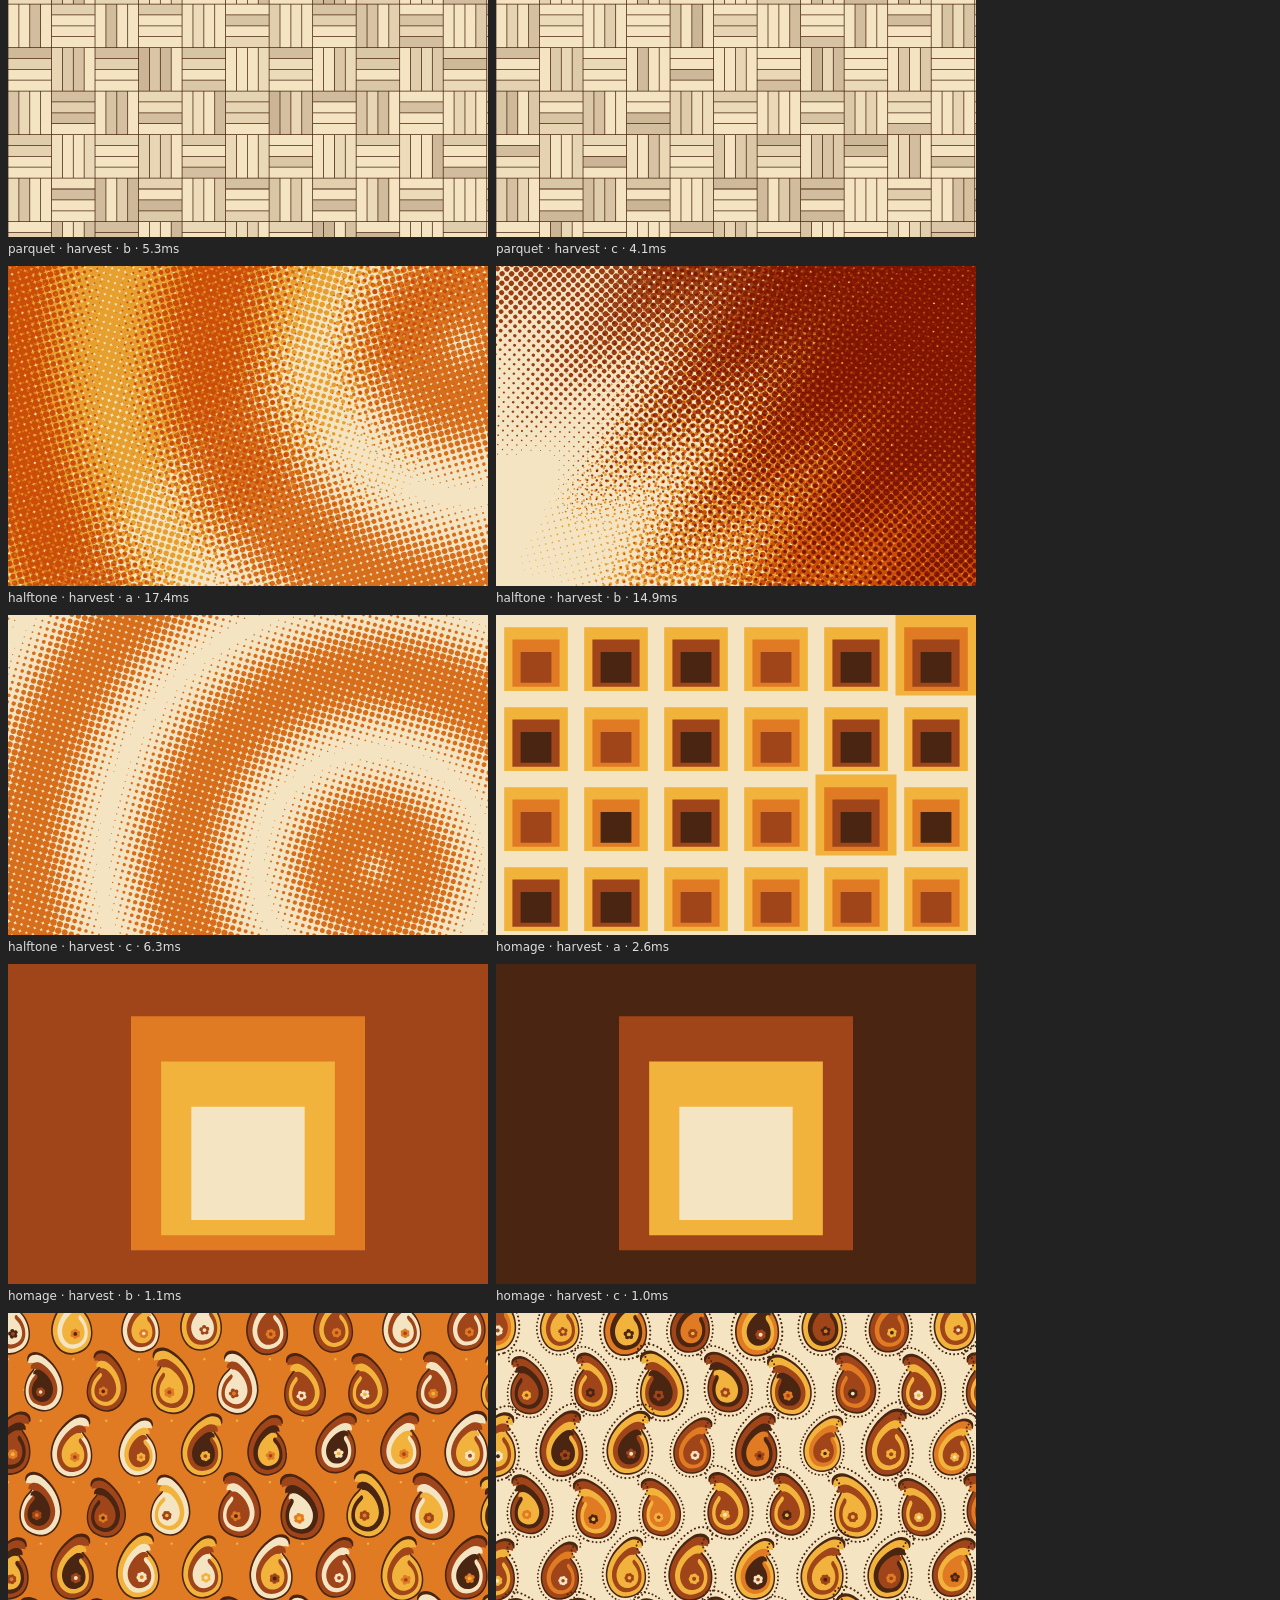
==== commit e9700a1a: "Surprise me invents palettes in the style's suited group Co-Authored-By: Claude Opus 5.5 <noreply@an" ====
--- a/site/sheet.html
+++ b/site/sheet.html
@@ -15,7 +15,7 @@
 <body>
   <div id="grid"></div>
   <script type="module">
-    import { PATTERNS, PALETTES_BY_ID, renderPattern } from './js/core.js?v=46';
+    import { PATTERNS, PALETTES_BY_ID, renderPattern } from './js/core.js?v=47';
     const q = new URLSearchParams(location.search);
     const styles = (q.get('styles') || PATTERNS.map((p) => p.id).join()).split(',');
     const seeds = (q.get('seeds') || 'a,b,c').split(',');
